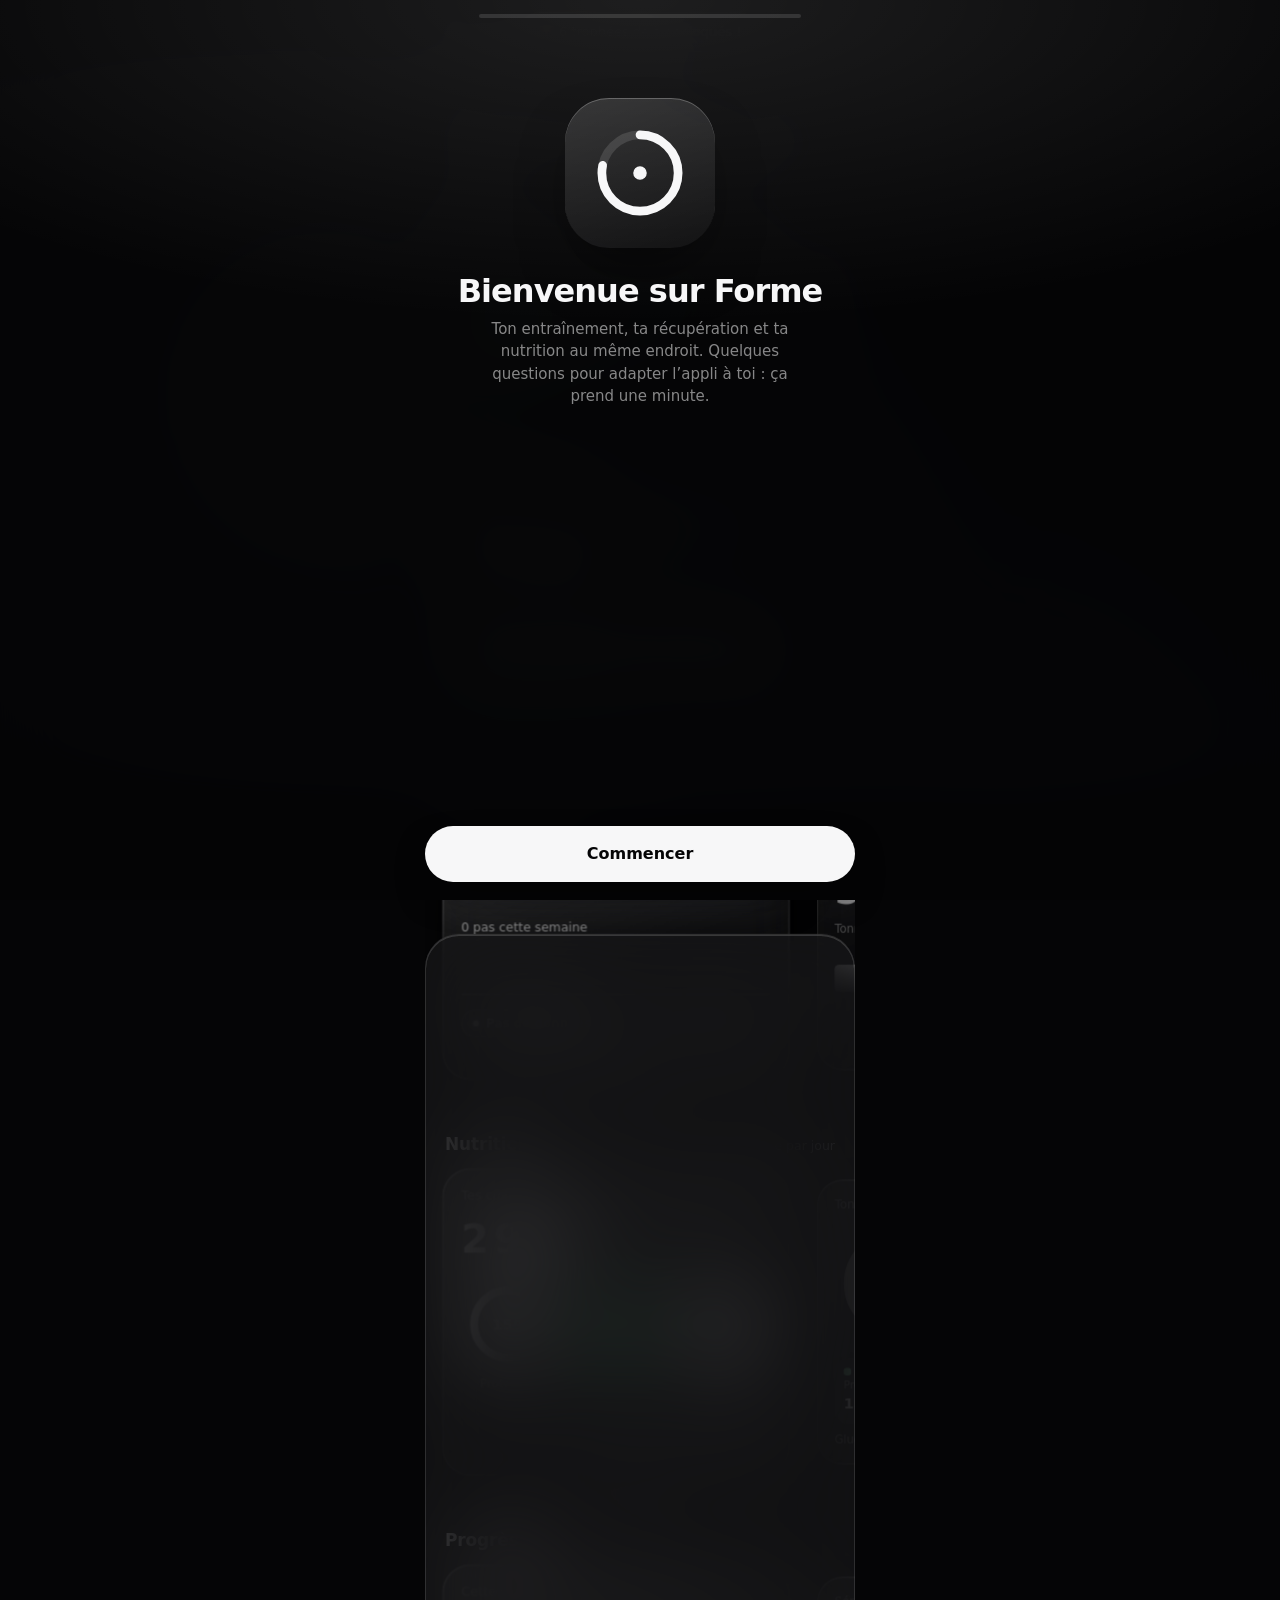
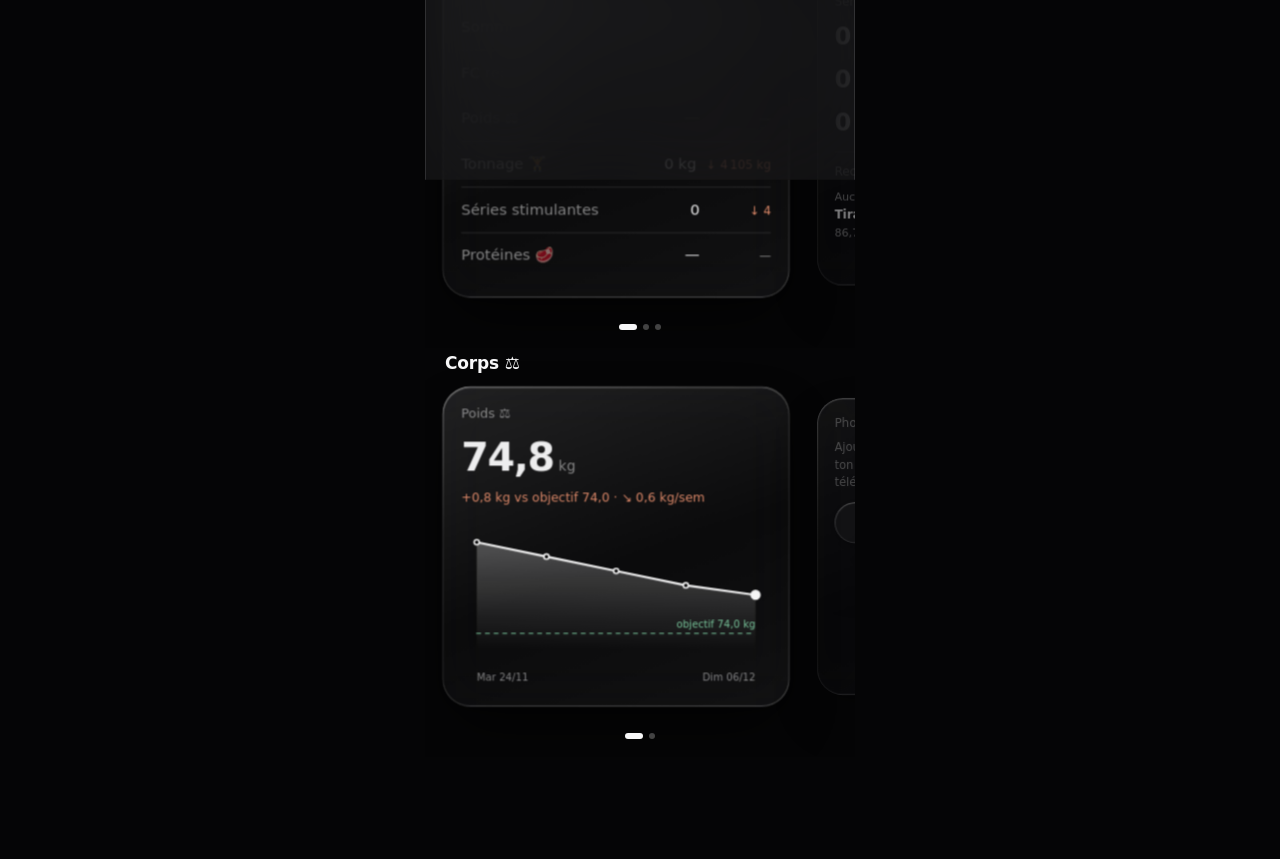
==== index (1).html @ 4ea49ba5 "Add files via upload" ====
<!DOCTYPE html>
<html lang="fr"><head><meta charset="utf-8">
<meta name="viewport" content="width=device-width, initial-scale=1, viewport-fit=cover">
<meta name="color-scheme" content="dark">
<title>Forme</title>
<link rel="manifest" href="manifest.json">
<meta name="theme-color" content="#050506">
<meta name="mobile-web-app-capable" content="yes">
<meta name="apple-mobile-web-app-capable" content="yes">
<meta name="apple-mobile-web-app-status-bar-style" content="black-translucent">
<link rel="icon" href="icon-192.png">
<link rel="apple-touch-icon" href="icon-192.png">
<style>
:root{--bg:#050506;--t:#F7F7F8;--m:rgba(var(--fgr),.52);--l:rgba(var(--fgr),.12);--a:var(--fg);--b:var(--fg);--fg:#FFFFFF;--fgr:255,255,255;--bgr:5,5,6;--c:#9EA2AA;--ok:#7FCFA3;--ko:#E8906F;--sp:cubic-bezier(.34,1.4,.64,1);--ease:cubic-bezier(.22,1,.36,1);color-scheme:dark}
*{box-sizing:border-box;-webkit-tap-highlight-color:transparent}
html{background:var(--bg)}
body{margin:0;color:var(--t);font:15px/1.4 -apple-system,"SF Pro Text",Roboto,system-ui,sans-serif;font-variant-numeric:tabular-nums;-webkit-font-smoothing:antialiased;overflow-x:hidden}
button{font:inherit;color:inherit;background:none;border:0;cursor:pointer;padding:0}
.bg{position:fixed;inset:0;z-index:-1;overflow:hidden}
.bg i{position:absolute;width:110vmax;height:110vmax;border-radius:50%;opacity:.26;animation:drift 38s ease-in-out infinite alternate;will-change:transform}
.bg i:nth-child(1){background:radial-gradient(closest-side,#FFFFFF,rgba(255,255,255,0));left:-30vmax;top:-25vmax}
.bg i:nth-child(2){background:radial-gradient(closest-side,#A4A8B0,rgba(164,168,176,0));right:-35vmax;top:25vh;animation-delay:-12s}
.bg i:nth-child(3){background:radial-gradient(closest-side,#6A6E76,rgba(106,110,118,0));left:-10vmax;bottom:-35vmax;animation-delay:-24s;opacity:.14}
@keyframes drift{to{transform:translate(8vmax,6vmax) scale(1.12)}}
#app{max-width:430px;margin:0 auto;padding:0 0 120px}
#hd{position:sticky;top:0;z-index:6;padding:calc(env(safe-area-inset-top,0px) + 14px) 20px 10px;display:flex;justify-content:space-between;align-items:flex-end;border-bottom:1px solid transparent;transition:background .5s var(--ease),border-color .5s}
#hd.sc{background:rgba(var(--bgr),.5);-webkit-backdrop-filter:blur(24px) saturate(160%);backdrop-filter:blur(24px) saturate(160%);border-color:var(--l)}
h1{margin:0;font-size:var(--fs,34px);white-space:nowrap;overflow:hidden;text-overflow:ellipsis;font-weight:700;letter-spacing:-.035em;transition:font-size .5s var(--ease)}
#hd.sc h1{font-size:20px}
.sub{color:var(--m);font-size:13px;margin-top:2px;max-height:20px;transition:opacity .4s,max-height .4s}
#hd.sc .sub{opacity:0;max-height:0}
svg{width:20px;height:20px;fill:none;stroke:currentColor;stroke-width:1.6;stroke-linecap:round;stroke-linejoin:round}
.gb{width:40px;height:40px;border-radius:50%;display:grid;place-items:center;transition:transform .5s var(--sp)}
.g,.gb{background:linear-gradient(160deg,rgba(var(--fgr),.12),rgba(var(--fgr),.03) 55%,rgba(var(--fgr),.06));border:1px solid var(--l);-webkit-backdrop-filter:blur(28px) saturate(140%);backdrop-filter:blur(28px) saturate(140%);box-shadow:inset 0 1px 0 rgba(var(--fgr),.24),inset 0 -1px 0 rgba(var(--fgr),.04),0 26px 60px -14px rgba(0,0,0,.75),0 2px 8px rgba(0,0,0,.35)}
.gb:active{transform:scale(.9) rotate(60deg)}
.g{position:relative;border-radius:28px;padding:18px;transition:transform .5s var(--sp)}
.g::before,.gb::before{content:"";position:absolute;inset:-1px;border-radius:inherit;padding:1px;pointer-events:none;background:linear-gradient(155deg,rgba(255,255,255,.42),rgba(255,255,255,.06) 32%,rgba(255,255,255,0) 60%,rgba(255,255,255,.14));-webkit-mask:linear-gradient(#000 0 0) content-box,linear-gradient(#000 0 0);-webkit-mask-composite:xor;mask-composite:exclude}
.gb{position:relative}
.g.tap{cursor:pointer}.g.tap:active{transform:scale(.965)}
.view{display:none;padding:0 16px}.view.on{display:block;animation:in .6s var(--ease)}
@keyframes in{from{opacity:0;transform:translateY(14px) scale(.985)}}
.grid{display:grid;grid-template-columns:1fr 1fr;gap:12px;margin-top:14px}.full{grid-column:1/-1}
.lab{color:var(--m);font-size:13px}
.big{font-size:40px;font-weight:700;letter-spacing:-.035em;margin-top:6px;white-space:nowrap}
.big small,.val small{font-size:14px;color:var(--m);font-weight:500;margin-left:5px;letter-spacing:0}
.val{font-size:28px;font-weight:650;letter-spacing:-.025em;margin-top:6px;white-space:nowrap}
.empty{color:var(--m)}
.note{color:var(--m);font-size:12.5px;margin-top:4px}
.car{position:relative;display:flex;gap:12px;overflow-x:auto;scroll-snap-type:x mandatory;margin:-20px -16px -34px;padding:24px 16px 48px;scrollbar-width:none}
.car::-webkit-scrollbar{display:none}
.slide{flex:0 0 88%;scroll-snap-align:center;transition:transform .15s linear,opacity .15s linear}
.dots{position:relative;display:flex;justify-content:center;gap:6px;margin-top:10px}
.dots i{width:6px;height:6px;border-radius:3px;background:rgba(var(--fgr),.25);transition:width .5s var(--sp),background .4s}
.dots i.on{width:18px;background:var(--t)}
.sp{display:flex;gap:5px;align-items:flex-end;height:44px;margin-top:16px}
.sp i{flex:1;border-radius:5px;background:linear-gradient(180deg,var(--a),rgba(var(--fgr),.1));animation:grow .9s var(--ease) both;transform-origin:bottom}
@keyframes grow{from{transform:scaleY(0)}}
.rings{display:flex;justify-content:space-between;margin-top:16px}
.rg{position:relative;text-align:center;width:30%}
.rg svg{width:100%;height:auto;max-width:84px;transform:rotate(-90deg);stroke-width:8}
.rt{stroke:rgba(var(--fgr),.09)}.rf{stroke-linecap:round;animation:ring 1.3s var(--ease) both}
@keyframes ring{from{stroke-dashoffset:var(--c)}}
.rg b{position:absolute;top:30%;left:0;right:0;font-size:15px}
.rg span{display:block;color:var(--m);font-size:12px;margin-top:4px}
.tr{height:5px;background:rgba(var(--fgr),.1);border-radius:5px;overflow:hidden;margin-top:8px}
.tr i{display:block;height:100%;border-radius:5px;background:rgba(var(--fgr),.55);transition:width 1s var(--ease)}
.tr i.w{background:linear-gradient(90deg,#B85F3F,#F0A77F);box-shadow:0 0 14px rgba(232,144,111,.35)}.tr i.g{background:linear-gradient(90deg,#3F9A72,#A3E4C2);box-shadow:0 0 14px rgba(127,207,163,.35)}
.mrow{margin-top:14px}.mrow>div:first-child{display:flex;justify-content:space-between;font-size:13px}.mrow span:last-child{color:var(--m)}
.chips{display:flex;flex-wrap:wrap;gap:6px;margin-top:12px}
.chip{border:1px solid rgba(232,144,111,.28);background:rgba(232,144,111,.09);border-radius:99px;padding:4px 11px;font-size:12px;color:var(--ko)}
.pills{display:flex;gap:8px;overflow-x:auto;margin:0 -16px 12px;padding:2px 16px;scrollbar-width:none}.pills::-webkit-scrollbar{display:none}
.pill{flex:0 0 auto;padding:8px 16px;border-radius:99px;border:1px solid var(--l);background:rgba(var(--fgr),.05);color:var(--m);font-weight:500;transition:all .5s var(--sp)}
.pill.on{background:rgba(var(--fgr),.16);color:var(--t);transform:scale(1.04)}
.seg{position:relative;display:flex;padding:3px;border-radius:14px;margin-bottom:12px}
.seg button{position:relative;z-index:1;flex:1;padding:9px;color:var(--m);font-weight:500;transition:color .4s}.seg button.on{color:var(--t)}
.seg u{position:absolute;top:3px;bottom:3px;left:3px;width:calc(50% - 3px);border-radius:11px;background:rgba(var(--fgr),.15);transition:transform .6s var(--sp)}
.seg.y u{transform:translateX(100%)}
h2{font-size:17px;font-weight:600;margin:26px 4px 10px;letter-spacing:-.01em}
.row{display:flex;justify-content:space-between;gap:12px;padding:12px 0;border-bottom:1px solid var(--l)}.row:last-child{border:0}.row>span:first-child{color:var(--m)}
.lift{display:flex;justify-content:space-between;align-items:flex-start;gap:10px}.lift>div:last-child{flex:0 0 auto}.lift b{font-weight:600;font-size:16px}
.rm{text-align:right;white-space:nowrap;font-size:22px;font-weight:650;letter-spacing:-.02em}.rm small{font-size:12px;color:var(--m)}
.li{margin-bottom:12px;animation:in .6s var(--ease) both}
nav{position:fixed;left:0;right:0;bottom:0;display:flex;justify-content:center;padding:0 16px calc(env(safe-area-inset-bottom,0px) + 14px);pointer-events:none;z-index:8}
nav div{pointer-events:auto;position:relative;display:flex;padding:5px;border-radius:99px;background:rgba(30,30,32,.45);-webkit-backdrop-filter:blur(30px) saturate(180%);backdrop-filter:blur(30px) saturate(180%);border:1px solid var(--l);box-shadow:inset 0 1px 0 rgba(var(--fgr),.18),0 16px 40px rgba(0,0,0,.5)}
nav u{position:absolute;top:5px;bottom:5px;left:0;border-radius:99px;background:rgba(var(--fgr),.14);box-shadow:inset 0 1px 0 rgba(var(--fgr),.2);transition:transform .65s var(--sp),width .65s var(--sp)}
nav button{position:relative;z-index:1;display:flex;align-items:center;padding:11px 15px;border-radius:99px;color:var(--m);font-size:13.5px;font-weight:500;transition:color .4s}
nav button span{max-width:0;opacity:0;overflow:hidden;white-space:nowrap;transition:max-width .6s var(--sp),opacity .4s,margin .6s var(--sp)}
nav button.on span{max-width:100px;opacity:1;margin-left:7px}
nav button.on{color:var(--t)}nav button svg{width:18px;height:18px}
#ov{position:fixed;inset:0;background:rgba(0,0,0,.45);-webkit-backdrop-filter:blur(0);backdrop-filter:blur(0);opacity:0;pointer-events:none;transition:opacity .6s var(--ease),backdrop-filter .6s;z-index:10}
#sh{position:fixed;left:50%;bottom:0;top:6%;width:100%;max-width:430px;transform:translate(-50%,104%);transition:transform .7s var(--ease);overflow-y:auto;z-index:11;padding:10px 20px calc(env(safe-area-inset-bottom,0px) + 32px);border-radius:34px 34px 0 0;background:rgba(24,24,26,.68);-webkit-backdrop-filter:blur(40px) saturate(180%);backdrop-filter:blur(40px) saturate(180%);border:1px solid var(--l);border-bottom:0;box-shadow:inset 0 1px 0 rgba(var(--fgr),.18)}
body.open #ov{opacity:1;pointer-events:auto;-webkit-backdrop-filter:blur(6px);backdrop-filter:blur(6px)}
body.open #sh{transform:translate(-50%,46%)}body.open.full #sh{transform:translate(-50%,0)}
.grab{width:40px;height:5px;border-radius:3px;background:rgba(var(--fgr),.28);margin:0 auto 14px;cursor:pointer;position:relative}
.grab:after{content:"";position:absolute;inset:-14px -40px}
.st{color:rgba(var(--fgr),.62);font-size:12.5px;font-weight:600;letter-spacing:.02em;margin:22px 4px 2px}
.nl{color:var(--m);font-size:12.5px;margin:8px 4px 0;line-height:1.45}
.sh-h{display:flex;justify-content:space-between;align-items:center;margin-bottom:8px}
.bars{display:flex;gap:8px;height:130px;margin-bottom:6px}
.b{flex:1;display:flex;flex-direction:column;gap:6px;align-items:center}.col{flex:1;width:100%;display:flex;align-items:flex-end}
.col i{width:100%;border-radius:8px;background:linear-gradient(180deg,var(--a),rgba(var(--fgr),.1));transform-origin:bottom;animation:grow .9s var(--ease) both}
.b.n i{background:rgba(var(--fgr),.07)}.b span{font-size:11px;color:var(--m)}.b em{font-size:10.5px;color:var(--m);font-style:normal;min-height:13px}
.sr{display:flex;align-items:center;gap:14px;padding:14px 16px;border-radius:22px;margin-bottom:10px}
.sr b{display:block;font-weight:600;white-space:nowrap;overflow:hidden;text-overflow:ellipsis}
.ic{flex:0 0 auto;width:42px;height:42px;border-radius:13px;display:grid;place-items:center}
.srch{width:100%;padding:13px 18px;border-radius:18px;color:var(--t);font:inherit;outline:none}
.srch::placeholder{color:var(--m)}
.rc{padding:16px 18px;border-radius:22px;margin-top:10px}.rc .rt{font-weight:600;font-size:16px}
.kv{display:grid;grid-template-columns:1fr 1fr;gap:10px 16px;margin-top:12px}
.kv span{display:block;color:var(--m);font-size:11.5px;line-height:1.3}.kv b{font-weight:550;font-size:14.5px;word-break:break-word}
.tw{padding:0;overflow:auto;border-radius:22px;margin-top:10px}
.tw table{border-collapse:collapse;font-size:13px;min-width:100%}
.tw th,.tw td{padding:10px 12px;border-bottom:1px solid var(--l);white-space:nowrap;text-align:left}
.tw td.lg{white-space:normal;min-width:220px}
.tw th{color:var(--m);font-weight:500;font-size:12px}
.tw td:first-child,.tw th:first-child{position:sticky;left:0;background:rgba(20,22,30,.94);z-index:1}
.tw tr.sec td{position:static;background:none;color:var(--a);font-weight:600;font-size:12.5px;padding-top:18px;white-space:normal}
.fade{position:fixed;left:0;right:0;pointer-events:none;z-index:5}.ft{top:0;height:70px;background:linear-gradient(var(--bg),rgba(var(--bgr),0))}.fb{bottom:0;height:150px;background:linear-gradient(rgba(var(--bgr),0),rgba(var(--bgr),.92) 80%)}
@keyframes fl{0%,100%{translate:0 0}50%{translate:0 -4px}}
.slide,.hero-c,.grid>.g,#v-force>.g:first-child{animation:fl 7s ease-in-out infinite}.grid>.g:nth-child(2n){animation-delay:-2.3s}.grid>.g:nth-child(3n){animation-delay:-4.1s}.slide:nth-child(2){animation-delay:-1.7s}.slide:nth-child(3){animation-delay:-3.4s}
nav div{animation:fl 9s ease-in-out infinite}
.big,h1{font-family:-apple-system,"SF Pro Display",Roboto,system-ui,sans-serif}
.tok{color:var(--ok)!important}.tko{color:var(--ko)!important}
.bd{display:inline-flex;align-items:center;gap:7px;padding:5px 11px;border-radius:99px;font-size:12px;font-weight:550;white-space:nowrap}
.bd i{width:6px;height:6px;border-radius:50%;background:currentColor;box-shadow:0 0 8px currentColor}
.bd.ok{color:var(--ok);background:rgba(127,207,163,.1);border:1px solid rgba(127,207,163,.26)}.bd.ko{color:var(--ko);background:rgba(232,144,111,.1);border:1px solid rgba(232,144,111,.26)}.bd.nt{color:rgba(var(--fgr),.8);background:rgba(var(--fgr),.06);border:1px solid var(--l)}
.col i.ko{background:linear-gradient(180deg,#F0A77F,rgba(232,144,111,.18))}.col i.ok{background:linear-gradient(180deg,#A3E4C2,rgba(127,207,163,.18))}
.sp i.ko{background:linear-gradient(180deg,#F0A77F,rgba(232,144,111,.15))}
.hero{display:flex;gap:18px;align-items:center;margin-top:6px}.hero .hr{position:relative;flex:0 0 118px;height:118px}.hero .hr svg{width:118px;height:118px;transform:rotate(-90deg);stroke-width:9}
.hero .hr b{position:absolute;inset:0;display:grid;place-items:center;font-size:36px;font-weight:700;letter-spacing:-.03em}
.al{display:flex;gap:12px;align-items:flex-start;padding:10px 0;border-bottom:1px solid var(--l);font-size:13.5px;line-height:1.4}.al:last-child{border:0;padding-bottom:2px}
.al i{flex:0 0 8px;height:8px;border-radius:50%;margin-top:6px;box-shadow:0 0 10px currentColor;background:currentColor}
.ln text.ax{fill:var(--m)}.ln text{stroke:none;font-family:inherit;font-weight:500}.ln{width:100%;height:auto;display:block;margin:4px 0 2px;overflow:visible}.ln .dr{stroke-dasharray:1200;stroke-dashoffset:1200;animation:draw 1.6s var(--ease) forwards}
@keyframes draw{to{stroke-dashoffset:0}}
#toast{position:fixed;left:50%;top:calc(env(safe-area-inset-top,0px) + 12px);transform:translate(-50%,-180%);padding:10px 18px;border-radius:99px;z-index:20;font-size:13px;white-space:nowrap;transition:transform .6s var(--sp)}#toast.on{transform:translate(-50%,0)}
.srch[type=password]:not(:placeholder-shown){letter-spacing:.15em}

/* ---------- Mode clair ---------- */
body.light{--bg:#EEF0F3;--t:#0D0E11;--m:rgba(13,14,17,.55);--l:rgba(13,14,17,.08);--fg:#16171B;--fgr:22,23,27;--bgr:238,240,243;color-scheme:light}
html.light{background:#EEF0F3}
body.light .bg i{opacity:.7}body.light .bg i:nth-child(1){background:radial-gradient(closest-side,#FFFFFF,rgba(255,255,255,0))}body.light .bg i:nth-child(2){background:radial-gradient(closest-side,#C9CED8,rgba(201,206,216,0))}body.light .bg i:nth-child(3){background:radial-gradient(closest-side,#DCE6EF,rgba(220,230,239,0))}
body.light .g,body.light .gb{background:linear-gradient(160deg,rgba(255,255,255,.92),rgba(255,255,255,.62) 55%,rgba(255,255,255,.78));border-color:rgba(13,14,17,.06);box-shadow:inset 0 1px 0 #fff,0 22px 50px -20px rgba(30,36,52,.28),0 2px 6px rgba(30,36,52,.07)}
body.light nav div{background:rgba(255,255,255,.72);box-shadow:inset 0 1px 0 #fff,0 16px 40px rgba(30,36,52,.18)}
body.light #sh{background:rgba(246,247,249,.88)}
body.light #hd.sc{background:rgba(238,240,243,.7)}
body.light .col i,body.light .sp i{background:linear-gradient(180deg,#2A2C33,rgba(22,23,27,.12))}
body.light .col i.ko,body.light .sp i.ko{background:linear-gradient(180deg,#D9744F,rgba(217,116,79,.15))}
body.light .col i.ok{background:linear-gradient(180deg,#3E9E73,rgba(62,158,115,.15))}
body.light .tr i.g{background:linear-gradient(90deg,#2F8A62,#69C79A)}body.light .tr i.w{background:linear-gradient(90deg,#B4532F,#E58C67)}
body.light{--ok:#2F9467;--ko:#D46A43}

/* ---------- Salutation, interrupteur, onglets de la feuille ---------- */
.hi{font-size:13px;color:var(--m);margin-top:3px}
.sw{position:relative;width:52px;height:32px;border-radius:99px;background:rgba(var(--fgr),.14);transition:background .4s;flex:0 0 auto}
.sw i{position:absolute;top:3px;left:3px;width:26px;height:26px;border-radius:50%;background:#fff;box-shadow:0 3px 8px rgba(0,0,0,.25);transition:transform .5s var(--sp)}
.sw.on{background:var(--ok)}.sw.on i{transform:translateX(20px)}
.setrow{display:flex;align-items:center;justify-content:space-between;gap:14px;padding:14px 18px;border-radius:20px;margin-bottom:10px}
#subnav{position:fixed;left:0;right:0;bottom:calc(env(safe-area-inset-bottom,0px) + 84px);z-index:7;display:flex;justify-content:center;padding:0 16px;pointer-events:none;opacity:0;transform:translateY(16px);transition:opacity .45s var(--ease),transform .6s var(--sp)}
body.tab-data #subnav{opacity:1;transform:none}
#subnav div{pointer-events:auto;max-width:398px;width:100%;display:flex;gap:6px;overflow-x:auto;padding:6px;border-radius:99px;scrollbar-width:none;-webkit-mask:linear-gradient(90deg,transparent,#000 14px,#000 calc(100% - 14px),transparent)}
#subnav div::-webkit-scrollbar{display:none}
#subnav button{flex:0 0 auto;display:flex;align-items:center;gap:6px;padding:8px 14px;border-radius:99px;font-size:13px;font-weight:500;color:var(--m);transition:background .4s,color .4s}
#subnav button svg{width:15px;height:15px}
#subnav button.on{background:rgba(var(--fgr),.14);color:var(--t)}
body.tab-data #app{padding-bottom:180px}
#sn,#toast,.gb{-webkit-backdrop-filter:blur(24px) saturate(150%);backdrop-filter:blur(24px) saturate(150%)}
/* transition de thème */
::view-transition-old(root),::view-transition-new(root){animation:none;mix-blend-mode:normal}
::view-transition-new(root){z-index:2}
html.tt *,html.tt *::before{transition:background-color .9s ease,color .9s ease,border-color .9s ease,box-shadow .9s ease,fill .9s ease,stroke .9s ease!important}
/* emoji */
.emo{display:inline-block;margin-left:.18em;transform-origin:70% 75%;animation:wave 2.4s ease-in-out .5s 1}
@keyframes wave{0%,60%,100%{rotate:0deg}10%{rotate:16deg}20%{rotate:-9deg}30%{rotate:14deg}40%{rotate:-5deg}50%{rotate:9deg}}
/* camemberts */
.dn{width:136px;height:136px;flex:0 0 136px}.dn .ds{animation:dsin 1s var(--ease) both}
@keyframes dsin{from{opacity:0;stroke-width:4}}
.dn .dv{fill:var(--t);font-size:24px;font-weight:700;letter-spacing:-.02em;stroke:none}.dn .dl{fill:var(--m);font-size:11px;stroke:none}
.dw{display:flex;align-items:center;gap:16px;margin-top:8px}
.lg{flex:1;min-width:0;display:flex;flex-direction:column;gap:9px}
.lg div{display:flex;align-items:center;gap:9px;font-size:13px}.lg i{flex:0 0 9px;height:9px;border-radius:3px}
.lg span{flex:1;min-width:0;white-space:nowrap;overflow:hidden;text-overflow:ellipsis;color:var(--m)}.lg b{font-weight:600}
.lg.row{flex-direction:row;flex-wrap:wrap;gap:14px;margin:6px 0 4px}
.col.st{flex-direction:column-reverse;justify-content:flex-start;gap:2px}.col.st i{border-radius:4px;animation:grow .9s var(--ease) both;transform-origin:bottom}
.av{padding:0;overflow:hidden;font-weight:650;font-size:16px}.av img,.avl img{width:100%;height:100%;object-fit:cover;display:block}
.avl{position:relative;width:104px;height:104px;border-radius:50%;overflow:visible;background:rgba(var(--fgr),.12);display:inline-grid;place-items:center;font-size:40px;font-weight:700;box-shadow:0 18px 40px -12px rgba(0,0,0,.6),inset 0 1px 0 rgba(var(--fgr),.25)}
.avl img{border-radius:50%}.avl em{position:absolute;right:-2px;bottom:-2px;width:32px;height:32px;border-radius:50%;background:var(--t);color:var(--bg);font-style:normal;font-size:15px;display:grid;place-items:center;box-shadow:0 4px 12px rgba(0,0,0,.35)}
.thr{display:flex;gap:8px;margin-top:10px}.thr div{flex:1;position:relative;aspect-ratio:3/4;border-radius:16px;overflow:hidden}.thr img,.pgr img{width:100%;height:100%;object-fit:cover;display:block}
.thr span,.pgr span{position:absolute;left:0;right:0;bottom:0;padding:16px 8px 6px;font-size:11px;color:#fff;background:linear-gradient(transparent,rgba(0,0,0,.65))}
.pgr{display:grid;grid-template-columns:1fr 1fr 1fr;gap:8px;margin-top:12px}.pgr div{position:relative;aspect-ratio:3/4;border-radius:16px;overflow:hidden;cursor:pointer}
.cmpx{position:relative;aspect-ratio:3/4;border-radius:24px;overflow:hidden;background:#000}.cmpx img{position:absolute;inset:0;width:100%;height:100%;object-fit:cover}
.cmpx .bf{clip-path:inset(0 50% 0 0)}.cmpx i{position:absolute;top:0;bottom:0;left:50%;width:2px;margin-left:-1px;background:#fff;box-shadow:0 0 12px rgba(0,0,0,.5)}
.cmpx span{position:absolute;max-width:62%;padding:5px 10px;border-radius:99px;font-size:11.5px;color:#fff;background:rgba(0,0,0,.45);-webkit-backdrop-filter:blur(10px);backdrop-filter:blur(10px)}.cmpx .l{left:10px;top:10px}.cmpx .r{right:10px;bottom:10px}
.rng{width:100%;margin:14px 0 4px;accent-color:var(--t)}
.row.cmp{align-items:center}.row.cmp>span:last-child{display:flex;gap:10px;align-items:baseline}.dt{font-size:12px;color:var(--m);min-width:62px;text-align:right}
.stk{display:flex;align-items:baseline;gap:8px;margin-top:10px}.stk b{font-size:26px;font-weight:700;letter-spacing:-.02em}.stk span{font-size:12px;color:var(--m);line-height:1.3}
.rec{display:flex;flex-direction:column;gap:2px;margin-top:10px;font-size:13px}.rec b{font-weight:600}.rec span{font-size:12px;color:var(--m)}
.cal{display:grid;grid-template-columns:repeat(7,1fr);gap:6px;margin-top:8px}.cal i{aspect-ratio:1;border-radius:50%;display:grid;place-items:center;font-style:normal;font-size:12px;color:var(--m)}
.cal.hd i{aspect-ratio:auto;font-size:11px}.cal i.on{background:linear-gradient(145deg,#A3E4C2,#4FAE82);color:#0b1a12;font-weight:650;box-shadow:0 4px 14px rgba(127,207,163,.35)}
.cal i.td{box-shadow:inset 0 0 0 1.5px var(--t);color:var(--t)}.cal i.fu{opacity:.35}
.exa{display:block;overflow:visible;stroke-width:initial}.exa line,.exa path,.exa rect,.exa circle{vector-effect:non-scaling-stroke}
.exa .bd line{stroke:var(--t);stroke-width:2.6;stroke-linecap:round}.exa .b2{opacity:.4}
.exa .hd{fill:var(--t);stroke:none}.exa .pl{fill:rgba(var(--fgr),.18);stroke:var(--t);stroke-width:1.6}.exa .gp{fill:var(--t)}
.exa .cb{stroke:var(--m);stroke-width:1;stroke-dasharray:2 2}.exa .eqs{fill:rgba(var(--fgr),.14);stroke:rgba(var(--fgr),.35);stroke-width:1.4;stroke-linecap:round}
.exa .gr{stroke:rgba(var(--fgr),.18);stroke-width:1.2}
.exi{flex:0 0 58px;height:58px;border-radius:18px;display:grid;place-items:center;background:rgba(var(--fgr),.07);box-shadow:inset 0 1px 0 rgba(var(--fgr),.12)}
.lift{align-items:center}.rc{position:relative}.rcx{position:absolute;top:14px;right:14px;flex:none;width:52px;height:52px}
.exh{display:grid;place-items:center;margin:10px auto 0;width:210px;height:190px;border-radius:36px;background:radial-gradient(circle at 50% 40%,rgba(var(--fgr),.1),rgba(var(--fgr),.02) 70%);box-shadow:inset 0 1px 0 rgba(var(--fgr),.14)}
.nav-av{display:grid;place-items:center;width:22px;height:22px;border-radius:50%;overflow:hidden;font-style:normal}.nav-av svg{width:18px;height:18px}
.nav-av.ph{box-shadow:0 0 0 1.5px var(--t)}.nav-av img{width:100%;height:100%;object-fit:cover}
.moih{display:flex;align-items:center;gap:18px;margin-top:6px}.moih .avl{flex:0 0 96px;width:96px;height:96px}
.b3w{padding-bottom:14px;background:radial-gradient(120% 70% at 50% 45%,rgba(var(--fgr),.08),transparent 70%),linear-gradient(160deg,rgba(var(--fgr),.12),rgba(var(--fgr),.03) 55%,rgba(var(--fgr),.06))}
.b3c{display:block;width:100%;height:330px;touch-action:pan-y;cursor:grab}
.msg{display:grid;grid-template-columns:1fr 1fr 1fr;gap:14px 10px}.msg span{display:block;font-size:11.5px;color:var(--m)}.msg b{font-size:18px;font-weight:650;white-space:nowrap}.msg b small{font-size:11px;color:var(--m);font-weight:500}.msg em{display:block;font-style:normal;font-size:11px}
.mfg{display:grid;grid-template-columns:1fr 1fr;gap:10px;margin-top:12px}.mfg label span{display:block;font-size:12px;color:var(--m);margin:0 4px 5px}
.tmb{font-size:56px;font-weight:700;letter-spacing:-.04em;text-align:center;margin:8px 0 6px;font-variant-numeric:tabular-nums}.tmb small{font-size:26px;color:var(--m);font-weight:600}
.tmr{display:flex;gap:10px;justify-content:center}.tmr .pill{padding:12px 18px;text-decoration:none;text-align:center}.tmgo{min-width:120px;font-weight:600}.tmgo.ko{color:var(--ko)}
.tmring{position:relative;width:180px;height:180px;margin:6px auto 4px}.tmring svg{width:180px;height:180px}.tmring b{position:absolute;inset:0;display:grid;place-items:center;font-size:44px;font-weight:700;letter-spacing:-.03em}
.spf{width:100%;border-radius:14px;display:block;margin-top:8px;border:0}
.dv{display:flex;gap:14px;align-items:flex-start;padding:14px 0;border-bottom:1px solid var(--l)}.dv:last-child{border:0}.dvi{background:rgba(var(--fgr),.08);flex:0 0 auto}
.hrl{display:flex;align-items:baseline;gap:8px;margin:6px 0 2px}.hrl b{font-size:34px;font-weight:700;letter-spacing:-.03em}.hrl small{color:var(--m)}
.hb{color:var(--ko);font-size:20px;animation:hb 1s ease-in-out infinite}@keyframes hb{0%,100%{transform:scale(1)}20%{transform:scale(1.25)}40%{transform:scale(1)}}
/* accueil */
#ob{position:fixed;inset:0;z-index:40;display:none;flex-direction:column;padding:calc(env(safe-area-inset-top,0px) + 14px) 20px calc(env(safe-area-inset-bottom,0px) + 18px);background:radial-gradient(120% 60% at 50% 0%,rgba(var(--fgr),.1),transparent 60%),rgba(var(--bgr),.97);-webkit-backdrop-filter:blur(30px) saturate(150%);backdrop-filter:blur(30px) saturate(150%)}
#ob.on{display:flex;animation:obin .8s var(--ease)}#ob.out{display:flex;animation:obout .6s var(--ease) forwards}
@keyframes obin{from{opacity:0;transform:scale(1.04)}}@keyframes obout{to{opacity:0;transform:scale(.97)}}
#ob>*{width:100%;max-width:430px;margin-left:auto;margin-right:auto}
.obtop{display:flex;align-items:center;gap:14px}.obtop>span{width:40px}.obpr{flex:1;height:4px;border-radius:4px;background:rgba(var(--fgr),.12);overflow:hidden}.obpr i{display:block;height:100%;background:var(--t);border-radius:4px;transition:width .7s var(--sp)}
.obs{flex:1;overflow-y:auto;padding:26px 2px 10px}@keyframes obsl{from{opacity:0;transform:translateX(28px)}}
.obt{font-size:32px;font-weight:700;letter-spacing:-.03em;margin:4px 2px 8px;line-height:1.12}.obp{color:var(--m);margin:0 2px 22px;line-height:1.5}
.obhero{text-align:center;padding-top:6vh}.obhero .obp{max-width:320px;margin:0 auto}.oblogo{width:150px;height:150px;margin:0 auto 26px;border-radius:44px;display:grid;place-items:center;background:linear-gradient(160deg,rgba(var(--fgr),.14),rgba(var(--fgr),.03));box-shadow:inset 0 1px 0 rgba(var(--fgr),.25),0 30px 60px -20px rgba(0,0,0,.6)}
.oblogo svg{width:104px;height:104px}.oblr{animation:oblr 1.6s var(--ease) both}@keyframes oblr{from{stroke-dashoffset:276}}
.obg1,.obg2,.obg3{display:grid;gap:10px}.obg2{grid-template-columns:1fr 1fr}.obg3{grid-template-columns:1fr 1fr 1fr;margin-top:14px}
.obc{padding:16px 14px;border-radius:20px;text-align:left;font-weight:600;font-size:15px;transition:transform .5s var(--sp),box-shadow .4s}.obc small{display:block;font-weight:400;font-size:12.5px;color:var(--m);margin-top:3px;line-height:1.35}
.obc.on{box-shadow:inset 0 0 0 1.5px var(--t),0 10px 30px -10px rgba(0,0,0,.5);transform:scale(1.02)}.obc:active{transform:scale(.97)}
.obf span{display:block;font-size:12px;color:var(--m);margin:0 4px 6px}.obi{display:flex;align-items:center;border-radius:16px;padding:0 14px}.obi input{flex:1;min-width:0;width:100%;background:none;border:0;outline:none;color:var(--t);font:inherit;font-size:19px;font-weight:600;padding:13px 0}
.obi em{font-style:normal;color:var(--m);font-size:12px;white-space:nowrap}.obi.big input{font-size:26px;padding:16px 4px}
.obst{display:flex;align-items:center;justify-content:space-between;border-radius:20px;padding:8px}.obst button{width:52px;height:52px;border-radius:16px;font-size:24px;background:rgba(var(--fgr),.08)}.obst b{font-size:34px;font-weight:700}
.obtg .obi input{font-size:17px}.obbot{padding-top:10px}.obbot .note{min-height:18px;text-align:center;margin-bottom:8px}
.obgo{width:100%;padding:17px;border-radius:99px;background:var(--t);color:var(--bg);font-weight:650;font-size:16px;box-shadow:0 18px 40px -14px rgba(0,0,0,.6);transition:transform .4s var(--sp)}.obgo:active{transform:scale(.97)}
body.obo nav,body.obo #hd{filter:blur(6px);opacity:.4}
/* conseil */
.tipc{display:flex;gap:14px;align-items:flex-start}.tipe{flex:0 0 44px;height:44px;border-radius:14px;display:grid;place-items:center;font-size:22px;background:rgba(var(--fgr),.08)}.tipt{margin-top:4px;line-height:1.5;font-size:14px}
/* niveaux */
.lvr{display:flex;align-items:center;justify-content:space-between;gap:10px;margin-top:12px;flex-wrap:wrap}
.lvc{display:inline-flex;align-items:center;gap:8px;padding:5px 11px 5px 8px;border-radius:99px;font-size:12.5px;font-weight:600;color:var(--lc);background:rgba(var(--fgr),.07);box-shadow:inset 0 0 0 1px rgba(var(--fgr),.1)}
.lvc i{display:flex;gap:2px;align-items:flex-end}.lvc i b{width:3px;border-radius:2px;background:rgba(var(--fgr),.2)}.lvc i b:nth-child(1){height:5px}.lvc i b:nth-child(2){height:7px}.lvc i b:nth-child(3){height:9px}.lvc i b:nth-child(4){height:11px}.lvc i b:nth-child(5){height:13px}.lvc i b.on{background:var(--lc)}
/* trophées */
.mdl{display:block;flex:0 0 auto;filter:drop-shadow(0 4px 10px rgba(0,0,0,.35))}.mdl.lk{filter:grayscale(1) brightness(.55) contrast(.9);opacity:.55}
.trh{display:flex;gap:16px;align-items:center}.trlv{position:relative;width:64px;height:64px;flex:0 0 64px}.trlv svg{width:64px;height:64px}.trlv b{position:absolute;inset:0;display:grid;place-items:center;font-size:22px;font-weight:700}
.trct{display:flex;gap:12px;margin-top:6px}.trct span{display:flex;align-items:center;gap:4px;font-weight:600;font-size:14px}
.trrec{display:flex;gap:8px;margin-top:14px}.trrec div{flex:1;display:flex;flex-direction:column;align-items:center;gap:6px;text-align:center;font-size:11.5px;padding:12px 6px;border-radius:16px;background:rgba(var(--fgr),.05)}
.trnx{margin-top:12px;padding:14px 16px;border-radius:20px}
.trfh{display:flex;justify-content:space-between;align-items:baseline;margin:20px 4px 8px}.trfh b{font-size:16px}
.trr{display:flex;gap:14px;align-items:flex-start;padding:14px 0;border-bottom:1px solid var(--l)}.trr:last-child{border:0}.trr:not(.got) b{color:var(--m)}
.trn{display:flex;align-items:center;gap:8px;flex-wrap:wrap}.trn small{font-size:10.5px;font-weight:600;padding:2px 7px;border-radius:99px;background:rgba(var(--fgr),.08)}
.ttb{color:#D99A6C}.tta{color:#AEB6C4}.tto{color:#E0B142}.ttp{color:#9DB6EE}
#trb{background:rgba(var(--bgr),.86)!important;position:fixed;left:50%;top:calc(env(safe-area-inset-top,0px) + 10px);z-index:50;width:min(398px,calc(100% - 24px));display:flex;gap:12px;align-items:center;padding:12px 16px;border-radius:24px;transform:translate(-50%,-160%);transition:transform .7s var(--sp);cursor:pointer}
#trb.on{transform:translate(-50%,0)}#trb b{display:block;font-size:15px}#trb em{margin-left:auto;font-style:normal;font-weight:700;color:#E0B142;font-size:13px}.trbk{font-size:11.5px;color:var(--m)}
/* 3D */
.b3in{position:relative}.b3w8{position:absolute;inset:0;display:grid;place-items:center;color:var(--m);font-size:13px;opacity:0;pointer-events:none;transition:opacity .4s}.b3w8.on{opacity:1}
.b3fl{position:absolute;left:18%;right:18%;bottom:6px;height:26px;border-radius:50%;background:radial-gradient(closest-side,rgba(var(--fgr),.22),rgba(var(--fgr),0));pointer-events:none}
/* accueil animé */
.obs{flex:1;overflow-y:auto;padding:26px 2px 10px}
.obs.inR{animation:obinR .55s var(--ease) both}.obs.inL{animation:obinL .55s var(--ease) both}.obs.lvL{animation:oblvL .23s ease-in forwards}.obs.lvR{animation:oblvR .23s ease-in forwards}
@keyframes obinR{from{opacity:0;transform:translateX(40px)}}@keyframes obinL{from{opacity:0;transform:translateX(-40px)}}
@keyframes oblvL{to{opacity:0;transform:translateX(-40px)}}@keyframes oblvR{to{opacity:0;transform:translateX(40px)}}
.obc{position:relative;transition:transform .5s var(--sp),box-shadow .45s var(--ease),background .45s var(--ease)}
.obc.on{background:linear-gradient(160deg,rgba(var(--fgr),.2),rgba(var(--fgr),.06))}
.pop{animation:pop .5s var(--sp)}@keyframes pop{35%{transform:scale(1.06)}}
.thumb{position:fixed;z-index:60;width:40px;height:40px;border-radius:50%;display:grid;place-items:center;font-size:20px;pointer-events:none;background:rgba(var(--fgr),.16);-webkit-backdrop-filter:blur(14px);backdrop-filter:blur(14px);box-shadow:inset 0 1px 0 rgba(var(--fgr),.3),0 10px 24px -8px rgba(0,0,0,.55);animation:thumb 1s var(--ease) forwards}
@keyframes thumb{0%{opacity:0;transform:scale(.3) rotate(-20deg)}28%{opacity:1;transform:scale(1.18) rotate(6deg)}45%{transform:scale(1) rotate(0)}72%{opacity:1;transform:translateY(-4px)}100%{opacity:0;transform:translateY(-24px) scale(.9)}}
.obst b{display:inline-block}.shk{animation:shk .4s ease}@keyframes shk{20%,60%{transform:translateX(-6px)}40%,80%{transform:translateX(6px)}}
/* niveau joueur */
.lvh{text-align:center;padding:22px 18px 18px}
.lvring{position:relative;margin:0 auto}.lvring svg{display:block;transform:rotate(-90deg);overflow:visible}
.lvarc{animation:lvarc 1.8s var(--ease) both;filter:drop-shadow(0 0 10px rgba(233,188,76,.45))}@keyframes lvarc{from{stroke-dashoffset:var(--c)}}
.lvdisc{position:absolute;inset:26px;border-radius:50%;display:flex;flex-direction:column;align-items:center;justify-content:center;gap:2px;
  background:radial-gradient(circle at 34% 24%,rgba(var(--fgr),.26),rgba(var(--fgr),.05) 58%,rgba(var(--fgr),.08));-webkit-backdrop-filter:blur(12px);backdrop-filter:blur(12px);
  box-shadow:inset 0 1.5px 0 rgba(var(--fgr),.38),inset 0 -14px 30px rgba(0,0,0,.22),0 22px 44px -16px rgba(0,0,0,.65)}
.lvdisc small{font-size:12px;color:var(--m)}.lvdisc b{font-size:62px;font-weight:800;line-height:1;letter-spacing:-.05em;background:linear-gradient(180deg,var(--t) 30%,rgba(var(--fgr),.5));-webkit-background-clip:text;background-clip:text;color:transparent}
.lvdisc em{font-style:normal;font-size:14px;font-weight:700}
.xpl{display:flex;justify-content:space-between;font-size:12.5px;color:var(--m);margin:16px 2px 0}.xpl b{color:var(--t);font-size:15px}
.xpb{position:relative;height:14px;border-radius:99px;background:rgba(var(--fgr),.08);box-shadow:inset 0 1px 3px rgba(0,0,0,.35),inset 0 0 0 1px rgba(var(--fgr),.06);overflow:hidden;margin:7px 0 8px}
.xpb i{position:absolute;left:0;top:0;bottom:0;border-radius:99px;background:var(--xc,linear-gradient(90deg,#B98A2A,#F3D27A));box-shadow:0 0 14px rgba(233,188,76,.45);animation:xpf 1.5s var(--ease) both;overflow:hidden}
.xpb i::after{content:"";position:absolute;inset:0;background:linear-gradient(100deg,transparent 35%,rgba(255,255,255,.55) 50%,transparent 65%);background-size:250% 100%;animation:shim 2.6s linear infinite}
.xpb s{position:absolute;top:3px;bottom:3px;width:1px;background:rgba(var(--fgr),.18)}
@keyframes xpf{from{width:0}}@keyframes shim{from{background-position:150% 0}to{background-position:-150% 0}}
.xps{display:flex;gap:8px;justify-content:center;flex-wrap:wrap;margin-top:12px}.xps span{padding:6px 11px;border-radius:99px;background:rgba(var(--fgr),.07);font-size:12px;color:var(--m)}.xps b{color:var(--t)}
/* niveau d'un exercice */
.lvex{margin-top:14px}.lvexh{display:flex;align-items:center;gap:16px}.lvexh .lvring{margin:0;flex:0 0 auto}
.ladw{display:flex;flex-direction:column;gap:6px;margin-top:16px}
.lad{display:flex;align-items:center;gap:12px;padding:10px 12px;border-radius:14px;background:rgba(var(--fgr),.04)}.lad i{width:24px;height:24px;border-radius:50%;display:grid;place-items:center;font-style:normal;font-size:11px;background:rgba(var(--fgr),.08)}
.lad b{flex:1;font-weight:600}.lad span{color:var(--m);font-size:13px}
.lad.ok i{background:var(--lc);color:#0b0b0c}.lad.cur{background:rgba(var(--fgr),.1);box-shadow:inset 0 0 0 1.5px var(--lc)}.lad.cur b{color:var(--lc)}.lad.cur i{color:var(--lc)}.lad.lk{opacity:.55}
/* passage de niveau */
#lvup{position:fixed;inset:0;z-index:70;display:none;align-items:center;justify-content:center;padding:24px;background:rgba(var(--bgr),.78);-webkit-backdrop-filter:blur(24px);backdrop-filter:blur(24px)}
#lvup.on{display:flex;animation:obin .7s var(--ease)}.lvupb{width:100%;max-width:360px;text-align:center;position:relative}
.lvupb .lvring{animation:lvpop 1s var(--sp) both}@keyframes lvpop{from{transform:scale(.4);opacity:0}}
.lvsp{position:absolute;left:50%;top:100px;width:0;height:0}.lvsp i{position:absolute;width:8px;height:8px;border-radius:50%;background:#E9BC4C;opacity:0;animation:spark 1.2s var(--ease) both}
.lvsp i:nth-child(3n){background:#7FCFA3}.lvsp i:nth-child(3n+1){background:var(--t)}
@keyframes spark{0%{opacity:0;transform:translate(0,0) scale(.4)}30%{opacity:1}100%{opacity:0;transform:translate(var(--x),var(--y)) scale(1)}}
.sth{display:flex;justify-content:space-between;align-items:baseline;margin:22px 4px 0}.sth h2{margin:0}.sth+.car{margin-top:-14px}
#v-week>.sth:first-of-type,#dmb+.sth{margin-top:8px}
.car .slide{display:flex;flex-direction:column}.car .slide .hero{flex:1}
.duo{display:grid;grid-template-columns:1fr 1fr;gap:12px;margin-top:10px}.duo div{padding:14px;border-radius:18px;background:rgba(var(--fgr),.05)}.duo span{display:block;font-size:12px;color:var(--m)}.duo b{display:block;font-size:26px;font-weight:650;margin:4px 0}.duo b.empty{color:var(--m)}.duo em{font-style:normal;font-size:11.5px;color:var(--m)}
.macg{display:grid;grid-template-columns:1fr 1fr 1fr;gap:8px;margin-top:14px}.macg div{padding:10px;border-radius:14px;background:rgba(var(--fgr),.05);display:flex;flex-direction:column;gap:2px}.macg i{width:8px;height:8px;border-radius:3px}.macg span{font-size:11.5px;color:var(--m)}.macg b{font-size:16px}
.insb+.insb{margin-top:14px;padding-top:12px;border-top:1px solid var(--l)}
@media(prefers-reduced-motion:reduce){.exa animate{display:none}}
@media(prefers-reduced-motion:reduce){*{animation:none!important;transition-duration:.01s!important}}
</style></head><body>
<div class="bg"><i></i><i></i><i></i></div><div class="fade ft"></div><div class="fade fb"></div>
<div id="app">
<header id="hd"><div style="min-width:0"><h1 id="ttl">Bonjour</h1><div class="sub" id="sub"></div></div>
<div style="display:flex;gap:10px;flex:0 0 auto"><button class="gb" id="thb" onclick="toggleTheme(this)" aria-label="Mode clair ou sombre"><svg viewBox="0 0 24 24"><circle cx="12" cy="12" r="4"/><path d="M12 2v2M12 20v2M4.9 4.9l1.4 1.4M17.7 17.7l1.4 1.4M2 12h2M20 12h2M4.9 19.1l1.4-1.4M17.7 6.3l1.4-1.4"/></svg></button><button class="gb av" id="avb" onclick="goTab('moi')" aria-label="Profil"><span>G</span></button></div></header>
<section class="view on" id="v-week"></section>
<section class="view" id="v-force"></section>
<section class="view" id="v-bilan"></section>
<section class="view" id="v-data"></section>
<section class="view" id="v-moi"></section>
</div>
<nav><div id="nv"><u id="ind"></u>
<button class="on" data-t="week" aria-label="Semaine"><svg viewBox="0 0 24 24"><rect x="4" y="5" width="16" height="15" rx="3"/><path d="M4 10h16M9 3v4M15 3v4"/></svg><span>Semaine</span></button>
<button data-t="force" aria-label="Force"><svg viewBox="0 0 24 24"><path d="M6 8v8M18 8v8M3 10v4M21 10v4M6 12h12"/></svg><span>Force</span></button>
<button data-t="bilan" aria-label="Bilans"><svg viewBox="0 0 24 24"><path d="M4 19V5M4 19h16M8 15l4-4 3 3 5-6"/></svg><span>Bilans</span></button>
<button data-t="data" aria-label="Données"><svg viewBox="0 0 24 24"><rect x="4" y="4" width="16" height="16" rx="3"/><path d="M4 10h16M10 10v10"/></svg><span>Données</span></button>
<button data-t="moi" aria-label="Moi"><i class="nav-av" id="navav"><svg viewBox="0 0 24 24"><circle cx="12" cy="8" r="4"/><path d="M4 21c1.5-4 4.5-6 8-6s6.5 2 8 6"/></svg></i><span>Moi</span></button>
</div></nav>
<div id="subnav"><div class="g" id="sn"></div></div>
<div id="toast" class="g"></div>
<div id="ov" onclick="closeSh()"></div><div id="sh"></div>
<script>
var D=null,rep='month',selM=1,fil='Tous',DT={},demoMode=false;
var DJ=['L','M','M','J','V','S','D'];
function $(s){return document.querySelector(s)}
function avg(a){var s=0,n=0;a.forEach(function(x){if(x!=null){s+=x;n++}});return n?s/n:null}
function sum(a){var s=0;a.forEach(function(x){if(x!=null){s+=x}});return s}
function last(a){for(var i=a.length-1;i>=0;i--){if(a[i]!=null){return a[i]}}return null}
function f(n,d){return n==null?'—':Number(n).toLocaleString('fr-FR',{minimumFractionDigits:d||0,maximumFractionDigits:d||0})}
function u(x,d,s){return x==null?'—':f(x,d)+' '+s}
function nz(x,d,s){return x==null?'—':f(x,d)+'<small>'+s+'</small>'}
function hm(h){if(h==null){return '—'}var m=Math.round(h*60);return Math.floor(m/60)+' h '+('0'+(m%60)).slice(-2)}
function pc(v,t){return v==null?0:Math.max(0,Math.min(100,v/t*100))}
function dl(k){var p=k.split('-'),d=new Date(+p[0],+p[1]-1,+p[2]);return ['Dim','Lun','Mar','Mer','Jeu','Ven','Sam'][d.getDay()]+' '+p[2]+'/'+p[1]}
function bars(a,hi,lo,fm,cf){return '<div class="bars">'+a.map(function(v,i){var n=v==null;return '<div class="b'+(n?' n':'')+'"><em>'+(n?'':fm(v))+'</em><div class="col"><i class="'+(!n&&cf?cf(v):'')+'" style="height:'+(n?3:Math.max(3,(v-lo)/(hi-lo)*100))+'%;animation-delay:'+(i*45)+'ms"></i></div><span>'+DJ[i]+'</span></div>'}).join('')+'</div>'}
function spark(a,hi){return '<div class="sp">'+a.map(function(v,i){return '<i style="height:'+(v==null?5:Math.max(10,v/hi*100))+'%;'+(v==null?'opacity:.25;':'')+'animation-delay:'+(i*50)+'ms"></i>'}).join('')+'</div>'}
function rows(a){return a.map(function(r){return '<div class="row"><span>'+r[0]+'</span><span>'+r[1]+'</span></div>'}).join('')}
function mrow(l,v,t,un,d,c){return '<div class="mrow"><div><span>'+l+'</span><span>'+f(v,d)+' / '+f(t,d)+' '+un+'</span></div><div class="tr"><i class="'+(c||'')+'" style="width:'+pc(v,t)+'%"></i></div></div>'}
function ring(v,t,col,lab,txt){var r=34,c=2*Math.PI*r,p=v==null?0:Math.min(1,v/t);return '<div class="rg"><svg viewBox="0 0 84 84"><circle cx="42" cy="42" r="34" fill="none" class="rt"/><circle cx="42" cy="42" r="34" fill="none" class="rf" stroke="'+col+'" stroke-dasharray="'+c+'" stroke-dashoffset="'+c*(1-p)+'" style="--c:'+c+'"/></svg><b>'+txt+'</b><span>'+lab+'</span></div>'}


/* ---------- Graphiques : camemberts, barres empilées, évolution mensuelle ---------- */
function shade(a){return 'rgba(var(--fgr),'+a+')'}
var SEQ=[null,shade(.92),shade(.62),'#8FA3BF','#B3A6D9',shade(.42),'#D9C3A0',shade(.28),'#9CC3D5'];
function donut(seg,big,small){
  var tot=seg.reduce(function(a,s){return a+(s.v||0)},0),R=52,C=2*Math.PI*R,off=0,h='<svg viewBox="0 0 140 140" class="dn"><g transform="rotate(-90 70 70)"><circle cx="70" cy="70" r="52" fill="none" class="rt" stroke-width="15"/>';
  if(tot>0){seg.forEach(function(s,i){var len=(s.v||0)/tot*C;if(len<=0.5){return}var g=seg.filter(function(x){return x.v>0}).length>1?2.4:0;
    h+='<circle cx="70" cy="70" r="52" fill="none" style="stroke:'+s.c+';animation-delay:'+(i*70)+'ms" stroke-width="15" stroke-linecap="butt" stroke-dasharray="'+Math.max(0.1,len-g).toFixed(2)+' '+(C-len+g).toFixed(2)+'" stroke-dashoffset="'+(-off).toFixed(2)+'" class="ds"/>';off+=len})}
  return h+'</g><text x="70" y="70" text-anchor="middle" class="dv">'+big+'</text><text x="70" y="90" text-anchor="middle" class="dl">'+(small||'')+'</text></svg>';
}
function legend(seg,unit,max){
  var tot=seg.reduce(function(a,s){return a+(s.v||0)},0)||1;
  return '<div class="lg">'+seg.slice(0,max||seg.length).map(function(s){return '<div><i style="background:'+s.c+'"></i><span>'+s.l+'</span><b>'+(unit==='%'?f(s.v/tot*100)+' %':f(s.v)+(unit?' '+unit:''))+'</b></div>'}).join('')+'</div>';
}
function stackBars(days,parts){
  var mx=Math.max.apply(null,days.map(function(d){return d?d.t:0}).concat(1))*1.08;
  return '<div class="bars">'+days.map(function(d,i){
    var n=d==null;
    var inner=n?'<i style="height:3%"></i>':parts.map(function(p){var v=Math.max(0,p.get(d));return '<i style="height:'+(v/mx*100)+'%;background:'+p.c+'"></i>'}).join('');
    return '<div class="b'+(n?' n':'')+'"><em>'+(n?'':f(d.t,1))+'</em><div class="col st">'+inner+'</div><span>'+DJ[i]+'</span></div>'}).join('')+'</div>'+
    '<div class="lg row">'+parts.map(function(p){return '<div><i style="background:'+p.c+'"></i><span>'+p.l+'</span></div>'}).join('')+'</div>';
}
function monthChart(ms,key,fmt,cls){
  var d=ms.filter(function(m){return m.n>0&&m[key]!=null});
  if(d.length<2){return '<div class="note" style="margin:10px 0 4px">Le graphique se remplira mois après mois.</div>'+(d.length?'<div class="note">'+d[0].label+' : <b style="color:var(--t)">'+fmt(d[0][key])+'</b></div>':'')}
  var mx=Math.max.apply(null,d.map(function(m){return m[key]})),mn=cls==='line'?Math.min.apply(null,d.map(function(m){return m[key]})):0;
  if(cls==='line'){return lineChart(d.map(function(m){return{l:m.label.slice(0,3),v:m[key]}}),null,'',FG())}
  return '<div class="bars">'+d.map(function(m,i){return '<div class="b"><em>'+fmt(m[key])+'</em><div class="col"><i style="height:'+Math.max(4,m[key]/mx*100)+'%;animation-delay:'+(i*50)+'ms"></i></div><span>'+m.label.slice(0,3)+'</span></div>'}).join('')+'</div>';
}

/* ---------- Petits personnages animés par exercice ---------- */
var EXP={
 bench:{A:{H:[22,50],S:[30,54],P:[62,54],K:[76,46],F:[80,84],E:[31,38],W:[32,22]},B:{E:[23,62],W:[32,44]},
   st:'<rect x="18" y="58" width="52" height="5" rx="2"/><path d="M24 63v21M64 63v21"/>',eq:[['plate','W',8]]},
 chest:{A:{H:[40,20],S:[40,30],P:[40,60],K:[60,60],F:[60,84],E:[30,38],W:[48,34]},B:{E:[56,32],W:[72,32]},
   st:'<rect x="30" y="62" width="28" height="4" rx="2"/><rect x="32" y="20" width="4" height="42" rx="2"/><path d="M44 66v18"/>',eq:[['grip','W']]},
 pull:{A:{H:[42,26],S:[44,36],P:[48,64],K:[68,62],F:[68,84],E:[46,20],W:[48,6]},B:{H:[40,26],S:[42,36],E:[34,46],W:[46,34]},
   st:'<rect x="38" y="66" width="24" height="4" rx="2"/><path d="M50 70v14"/><circle cx="70" cy="56" r="3"/>',eq:[['cable','W',[48,0]],['bar','W']]},
 row:{A:{H:[34,30],S:[36,40],P:[30,68],K:[52,60],F:[72,68],E:[54,46],W:[70,50]},B:{H:[30,30],S:[32,40],E:[20,52],W:[40,52]},
   st:'<rect x="20" y="70" width="28" height="4" rx="2"/><rect x="74" y="56" width="3" height="18" rx="1.5"/>',eq:[['cable','W',[97,58]],['grip','W']]},
 squat:{A:{H:[50,12],S:[50,22],P:[50,50],K:[51,66],F:[50,84],E:[40,28],W:[46,20]},B:{H:[57,34],S:[54,44],P:[36,62],K:[58,64],F:[50,84],E:[44,50],W:[50,42]},
   st:'',eq:[['plate','S',9]]},
 hinge:{A:{H:[50,12],S:[50,22],P:[50,50],K:[51,66],F:[50,84],E:[50,36],W:[50,50]},B:{H:[74,34],S:[66,38],P:[44,52],K:[48,67],F:[50,84],E:[64,56],W:[62,72]},
   st:'',eq:[['plate','W',9]]},
 curl:{A:{H:[46,12],S:[46,22],P:[46,52],K:[47,67],F:[46,84],E:[48,38],W:[50,54]},B:{W:[60,26]},st:'',eq:[['db','W']]},
 tri:{A:{H:[44,14],S:[45,24],P:[47,52],K:[48,67],F:[47,84],E:[49,40],W:[58,28]},B:{W:[56,58]},st:'',eq:[['cable','W',[66,0]],['grip','W']]},
 ohp:{A:{H:[50,22],S:[50,32],P:[50,60],K:[51,72],F:[50,84],E:[40,38],W:[46,28]},B:{E:[46,16],W:[50,4]},st:'',eq:[['plate','W',7]]},
 legext:{A:{H:[38,22],S:[40,32],P:[42,60],K:[62,60],F:[62,84],E:[44,46],W:[50,60]},B:{F:[84,56]},
   st:'<rect x="30" y="62" width="34" height="4" rx="2"/><path d="M36 66v18"/><rect x="28" y="24" width="4" height="38" rx="2"/>',eq:[['pad','F']]},
 legcurl:{A:{H:[38,22],S:[40,32],P:[42,60],K:[62,60],F:[84,58],E:[44,46],W:[50,60]},B:{F:[58,82]},
   st:'<rect x="30" y="62" width="34" height="4" rx="2"/><path d="M36 66v18"/><rect x="28" y="24" width="4" height="38" rx="2"/>',eq:[['pad','F']]},
 calf:{A:{H:[50,14],S:[50,24],P:[50,52],K:[50,68],F:[50,82],E:[48,40],W:[48,54]},B:{H:[50,8],S:[50,18],P:[50,46],K:[50,62],F:[51,79],E:[48,34],W:[48,48]},
   st:'<rect x="38" y="82" width="26" height="4" rx="2"/>',eq:[]},
 run:{A:{H:[52,12],S:[50,22],P:[48,48],K:[62,58],F:[56,78],K2:[40,64],F2:[30,74],E:[60,34],W:[66,26],E2:[40,32],W2:[36,42]},
   B:{K:[40,64],F:[30,74],K2:[62,58],F2:[56,78],E:[40,32],W:[36,42],E2:[60,34],W2:[66,26]},smooth:1,dur:1,
   st:'<path d="M14 86h72"/>',eq:[]},
 crunch:{A:{H:[22,74],S:[30,76],P:[58,78],K:[70,62],F:[82,80],E:[26,66],W:[22,72]},B:{H:[36,56],S:[40,62],E:[40,52],W:[34,56]},
   st:'<rect x="12" y="82" width="78" height="3" rx="1.5"/>',eq:[]}
};
function exKind(n,g){
  n=(n||'').toLowerCase();g=(g||'').toLowerCase();
  if(/crunch|abdo|gainage|planche|relev[ée] de jambes|russian/.test(n)){return 'crunch'}
  if(/(^|[\s(\/-])(tapis|course|running|run|v[ée]lo|elliptique|rameur|cardio|marche|stepper)([\s)\/-]|$)/.test(n)||/cardio/.test(g)){return 'run'}
  if(/mollet|calf/.test(n)){return 'calf'}
  if(/leg curl|ischio|curl allong|curl assis|curl jambe/.test(n)){return 'legcurl'}
  if(/leg extension|extension (des )?jambes|extension quadri|leg ext/.test(n)){return 'legext'}
  if(/soulev|deadlift|rdl|good morning|hip thrust|roumain/.test(n)){return 'hinge'}
  if(/squat|fente|presse|hack|goblet|leg press/.test(n)){return 'squat'}
  if(/militaire|[ée]paule|shoulder|overhead|arnold|[ée]l[ée]vation/.test(n)){return 'ohp'}
  if(/tirage (poitrine|vertical|nuque)|pulldown|lat pull|traction|pull.?up|chin.?up/.test(n)){return 'pull'}
  if(/rowing|row\b|tirage (horizontal|assis|bas)|tirage/.test(n)){return 'row'}
  if(/triceps|pushdown|barre au front|dips|kickback|skull/.test(n)){return 'tri'}
  if(/curl|biceps|marteau|hammer/.test(n)){return 'curl'}
  if(/chest press|press.*machine|pec deck|butterfly|[ée]cart/.test(n)){return 'chest'}
  if(/couch[ée]|bench|d[ée]velopp[ée]|pompe|push.?up/.test(n)){return 'bench'}
  if(/pec/.test(g)){return 'bench'}if(/dos/.test(g)){return 'row'}if(/[ée]paul/.test(g)){return 'ohp'}if(/biceps/.test(g)){return 'curl'}
  if(/triceps/.test(g)){return 'tri'}if(/quadri|cuisse|jambe|fessier/.test(g)){return 'squat'}if(/ischio/.test(g)){return 'hinge'}
  if(/mollet/.test(g)){return 'calf'}if(/abdo/.test(g)){return 'crunch'}
  return 'curl';
}
function exSvg(name,group,size,cls){
  var d=EXP[exKind(name,group)],A=d.A,B={},k,dur=(d.dur||2.6)+'s';
  for(k in A){B[k]=d.B[k]||A[k]}
  var kt=d.smooth?'0;.5;1':'0;.42;.58;1',sp=d.smooth?'.45 0 .55 1;.45 0 .55 1':'.45 0 .55 1;0 0 1 1;.45 0 .55 1';
  function av(at,a,b){if(a===b){return ''}return '<animate attributeName="'+at+'" values="'+(d.smooth?a+';'+b+';'+a:a+';'+b+';'+b+';'+a)+'" keyTimes="'+kt+'" calcMode="spline" keySplines="'+sp+'" dur="'+dur+'" repeatCount="indefinite"/>'}
  function ln(a,b,c){if(!A[a]||!A[b]){return ''}return '<line class="'+(c||'')+'" x1="'+A[a][0]+'" y1="'+A[a][1]+'" x2="'+A[b][0]+'" y2="'+A[b][1]+'">'+av('x1',A[a][0],B[a][0])+av('y1',A[a][1],B[a][1])+av('x2',A[b][0],B[b][0])+av('y2',A[b][1],B[b][1])+'</line>'}
  function at(j,tag,extra){return '<'+tag+' cx="'+A[j][0]+'" cy="'+A[j][1]+'" '+extra+'>'+av('cx',A[j][0],B[j][0])+av('cy',A[j][1],B[j][1])+'</'+tag+'>'}
  var eq='',back='';
  (d.eq||[]).forEach(function(e){
    if(e[0]==='plate'){eq+=at(e[1],'circle','r="'+e[2]+'" class="pl"')}
    else if(e[0]==='db'){eq+=at(e[1],'circle','r="4.5" class="pl"')}
    else if(e[0]==='grip'||e[0]==='bar'){eq+=at(e[1],'circle','r="2.6" class="gp"')}
    else if(e[0]==='pad'){eq+=at(e[1],'circle','r="4" class="pl"')}
    else if(e[0]==='cable'){var j=e[1];back+='<line class="cb" x1="'+A[j][0]+'" y1="'+A[j][1]+'" x2="'+e[2][0]+'" y2="'+e[2][1]+'">'+av('x1',A[j][0],B[j][0])+av('y1',A[j][1],B[j][1])+'</line>'}
  });
  var body=ln('P','K2','b2')+ln('K2','F2','b2')+ln('S','E2','b2')+ln('E2','W2','b2')+ln('S','P')+ln('P','K')+ln('K','F')+ln('S','E')+ln('E','W')+at('H','circle','r="6" class="hd"');
  return '<svg class="exa '+(cls||'')+'" viewBox="0 0 100 90" style="width:'+size+'px;height:'+size+'px" aria-hidden="true"><path class="gr" d="M8 86h84"/><g class="eqs">'+(d.st||'')+'</g>'+back+'<g class="bd">'+body+'</g>'+eq+'</svg>';
}

/* ---------- Outils couleurs : vert = atteint / en progrès, ambre = à surveiller ---------- */
var OK='#7FCFA3',KO='#E8906F',GID=0,SDraw={};
function badge(c,t){return '<span class="bd '+(c||'nt')+'"><i></i>'+t+'</span>'}
function goal(v,t){return v==null?'':v>=t?'ok':v<t*.8?'ko':''}
function FG(){return document.body.classList.contains('light')?'#16171B':'#FFFFFF'}
function ringCol(c){return c==='ok'?OK:c==='ko'?KO:FG()}
function pn(x){if(typeof x==='number'){return x}var v=parseFloat(String(x).replace(/[\s  ]/g,'').replace(',','.'));return isFinite(v)?v:null}
function toKey(x){x=String(x);var m=x.match(/^(\d{4}-\d{2}-\d{2})/);if(m){return m[1]}m=x.match(/^(\d{1,2})\/(\d{1,2})\/(\d{4})/);return m?m[3]+'-'+('0'+m[2]).slice(-2)+'-'+('0'+m[1]).slice(-2):''}
function fdate(t){return new Date(t).toLocaleDateString('fr-FR',{day:'numeric',month:'long',year:'numeric'})}

/* Tendance linéaire sur les pesées (kg par jour) */
function trend(ws){
  var pts=ws.slice().reverse().map(function(x){return[Date.parse(x.d)/864e5,x.v]});
  if(pts.length<3){return null}
  var n=pts.length,mx=0,my=0,a=0,b=0;
  pts.forEach(function(p){mx+=p[0];my+=p[1]});mx/=n;my/=n;
  pts.forEach(function(p){a+=(p[0]-mx)*(p[1]-my);b+=(p[0]-mx)*(p[0]-mx)});
  if(!b){return null}
  var sl=a/b;return{slope:sl,lastDay:pts[n-1][0],fit:my+sl*(pts[n-1][0]-mx)};
}

/* Courbe premium en SVG */
function lineChart(pts,target,unit,col){
  if(pts.length<2){return '<div class="note" style="margin:8px 0">La courbe apparaîtra dès le 2ᵉ point.</div>'}
  var W=320,H=160,P=16,id='lg'+(GID++),vs=pts.map(function(p){return p.v});if(target!=null){vs.push(target)}
  var mn=Math.min.apply(null,vs),mxv=Math.max.apply(null,vs),pad=(mxv-mn)*.18||1;mn-=pad;mxv+=pad;col=col||FG();
  function X(i){return P+i*(W-2*P)/(pts.length-1)}function Y(v){return H-P-(v-mn)/(mxv-mn)*(H-2*P)}
  var d=pts.map(function(p,i){return(i?'L':'M')+X(i).toFixed(1)+' '+Y(p.v).toFixed(1)}).join(' ');
  var h='<svg class="ln" viewBox="0 0 '+W+' '+(H+22)+'"><defs><linearGradient id="'+id+'" x1="0" y1="0" x2="0" y2="1"><stop offset="0" stop-color="'+col+'" stop-opacity=".28"/><stop offset="1" stop-color="'+col+'" stop-opacity="0"/></linearGradient></defs>';
  h+='<path d="'+d+' L'+X(pts.length-1).toFixed(1)+' '+(H-P)+' L'+X(0).toFixed(1)+' '+(H-P)+' Z" fill="url(#'+id+')" stroke="none"/>';
  if(target!=null){var ty=Y(target).toFixed(1);h+='<line x1="'+P+'" x2="'+(W-P)+'" y1="'+ty+'" y2="'+ty+'" stroke="'+OK+'" stroke-width="1.2" stroke-dasharray="4 5" opacity=".8"/><text x="'+(W-P)+'" y="'+(ty-6)+'" fill="'+OK+'" font-size="10.5" text-anchor="end">objectif '+f(target,1)+' '+unit+'</text>'}
  h+='<path class="dr" d="'+d+'" fill="none" stroke="'+col+'" stroke-width="2.2" stroke-linecap="round" stroke-linejoin="round"/>';
  pts.forEach(function(p,i){var lst=i===pts.length-1;h+='<circle cx="'+X(i).toFixed(1)+'" cy="'+Y(p.v).toFixed(1)+'" r="'+(lst?4.5:2.6)+'" style="fill:'+(lst?col:'var(--bg)')+'" stroke="'+col+'" stroke-width="1.6"/>'});
  h+='<text x="'+P+'" y="'+(H+16)+'" class="ax" font-size="10.5">'+pts[0].l+'</text><text x="'+(W-P)+'" y="'+(H+16)+'" class="ax" font-size="10.5" text-anchor="end">'+pts[pts.length-1].l+'</text>';
  return h+'</svg>';
}

/* Score de forme du jour : sommeil de la dernière nuit + FC repos vs ta base */
function formScore(){
  var w=D.week,ls=last(w.sleep),lr=last(w.rhr),base=(D.reports.yearAgg&&D.reports.yearAgg.rhr)||avg(w.rhr),sc=[],ss=null,rs=null;
  if(ls!=null&&ls<=12){ss=ls>=8?100:ls>=7?85+(ls-7)*15:Math.max(0,85-(7-ls)*25);sc.push(ss)}
  if(lr!=null&&base){var dd=lr-base;rs=dd<=-2?100:dd<=0?90+(-dd)*5:Math.max(0,90-dd*12);sc.push(rs)}
  var v=sc.length?Math.round(avg(sc)):null;
  return{v:v,ls:ls,lr:lr,base:base,ss:ss,rs:rs,c:v==null?'nt':v>=80?'ok':v>=60?'nt':'ko',t:v==null?'Pas assez de données':v>=80?'Prêt à pousser':v>=60?'Séance normale':'Lève le pied'};
}

/* Alertes intelligentes */
function alerts(){
  var w=D.week,t=D.targets,a=[],sl=avg(w.sleep),so=avg(w.sodium),pr=avg(w.prot),wa=avg(w.water),tr=trend(D.weights);
  if(w.sleep.some(function(x){return x!=null&&x>12})){a.push(['ko','Une nuit dépasse 12 h : import en double probable, vérifie l’onglet Sleep.'])}
  if(sl!=null&&sl<t.sleep){a.push(['ko','Sommeil moyen '+hm(sl)+', sous ton minimum de '+f(t.sleep)+' h.'])}
  if(so!=null&&so>t.sodium){a.push(['ko','Sodium '+f(so)+' mg/jour, au-dessus du plafond de '+f(t.sodium)+' mg.'])}
  if(pr!=null&&pr<t.prot*.9){a.push(['ko','Protéines '+f(pr)+' g/jour, sous ta cible de '+f(t.prot)+' g.'])}
  if(wa!=null&&wa<t.water*.75){a.push(['ko','Hydratation '+f(wa,1)+' L/jour, loin des '+f(t.water,1)+' L.'])}
  var z=w.muscles.filter(function(m){return m.s===0}).map(function(m){return m.n});
  if(z.length){a.push(['ko',z.join(', ')+' : aucune série cette semaine.'])}
  if(tr&&tr.slope<-0.01){a.push(['ok','Poids en baisse : '+f(tr.slope*7,1)+' kg par semaine.'])}
  if(pr!=null&&pr>=t.prot){a.push(['ok','Protéines au-dessus de ta cible ('+f(pr)+' g/jour).'])}
  if(so!=null&&so<=t.sodium){a.push(['ok','Sodium sous le plafond ('+f(so)+' mg/jour).'])}
  if(sl!=null&&sl>=t.sleep&&sl<=12){a.push(['ok','Sommeil moyen au-dessus de '+f(t.sleep)+' h.'])}
  return a;
}

function renderWeek(){
  var w=D.week,t=D.targets,zero=w.muscles.filter(function(m){return m.s===0}),mx=Math.max.apply(null,w.muscles.map(function(m){return m.s}).concat(1));
  var sl=avg(w.sleep),dp=avg(w.deep),rm=avg(w.rem),rh=avg(w.rhr),st=sum(w.stim),tn=sum(w.tonnage);
  var lw=D.weights.length?D.weights[0].v:null,gap=lw==null?null:lw-t.weight,tr=trend(D.weights);
  var kc=avg(w.kcal),pr=avg(w.prot),so=avg(w.sodium),wa=avg(w.water),hv=avg(w.vfc),sp=avg(w.spo2);
  var soc=(so!=null&&so>t.sodium)?'w':so!=null?'g':'',prc=goal(pr,t.prot),wac=goal(wa,t.water);
  var SLP=[{l:'Profond',c:FG(),v:dp||0},{l:'REM',c:'#B3A6D9',v:rm||0},{l:'Léger',c:shade(.28),v:sl==null?0:Math.max(0,sl-(dp||0)-(rm||0))}];
  var cb=avg(w.carbs||(WX&&WX.carbs)||[]),ft=avg(w.fat||(WX&&WX.fat)||[]),MAC=pr==null?[]:cb!=null&&ft!=null?[{l:'Protéines',c:OK,v:pr*4},{l:'Glucides',c:FG(),v:cb*4},{l:'Lipides',c:'#8FA3BF',v:ft*9}]:kc?[{l:'Protéines',c:OK,v:pr*4},{l:'Glucides + lipides',c:shade(.35),v:Math.max(0,kc-pr*4)}]:[];
  var MUS=w.muscles.filter(function(m){return m.s>0}).sort(function(a,b){return b.s-a.s}).map(function(m,i){return{l:m.n,v:m.s,c:i===0?OK:SEQ[(i%8)+1]}});
  var S=formScore(),AL=alerts(),ko=AL.filter(function(x){return x[0]==='ko'}),okk=AL.filter(function(x){return x[0]==='ok'});
  var slc=function(v){return v<t.sleep?'ko':''};

  /* poids : courbe + rythme + date estimée */
  var wasc=D.weights.slice().reverse(),eta='—',rate='—',wcls='';
  if(tr){rate=(tr.slope>0?'+':'')+f(tr.slope*7,2)+' kg / semaine';wcls=tr.slope<0?'ok':tr.slope>0.02?'ko':''}
  if(tr&&gap!=null&&gap>0&&tr.slope<-0.005){eta=fdate((tr.lastDay+(tr.fit-t.weight)/(-tr.slope))*864e5)}
  else if(gap!=null&&gap<=0){eta='Objectif atteint'}

  DT={
    form:['Forme du jour',S.v==null?'—':S.v+'<small>/ 100</small>',S.t,
      '<div style="margin-bottom:10px">'+badge(S.c,S.t)+'</div>'+rows([['Dernière nuit',hm(S.ls)+(S.ss!=null?' · '+Math.round(S.ss)+' pts':'')],['FC repos du jour',u(S.lr,0,'bpm')+(S.rs!=null?' · '+Math.round(S.rs)+' pts':'')],['Ta FC repos de référence',u(S.base,0,'bpm')]])+
      '<div class="note" style="margin-top:14px;line-height:1.5">Le score combine ta dernière nuit (8 h et plus = 100) et ta FC repos du jour comparée à ta moyenne : plus elle est basse, mieux tu as récupéré. C’est un repère pour doser ta séance, pas un avis médical.</div>'],
    sleep:['Sommeil 😴',hm(sl),'moyenne par nuit · minimum conseillé '+f(t.sleep)+' h',
      stackBars(w.sleep.map(function(v,i){return v==null?null:{t:v,d:w.deep[i]||0,r:w.rem[i]||0}}),[{l:'Profond',c:FG(),get:function(d){return d.d}},{l:'REM',c:'#B3A6D9',get:function(d){return d.r}},{l:'Léger',c:shade(.28),get:function(d){return d.t-d.d-d.r}}])+
      '<div class="dw" style="margin:18px 0 8px">'+donut(SLP,sl==null?'—':f(sl,1)+' h','par nuit')+legend(SLP,'%')+'</div>'+rows([['Sommeil profond (moy.)',hm(dp)],['Sommeil REM (moy.)',hm(rm)],['Sommeil léger (moy.)',hm(sl==null?null:sl-dp-rm)]])],
    rhr:['FC repos',f(rh),'bpm · moyenne de la semaine',bars(w.rhr,70,40,function(v){return f(v)},function(v){return S.base&&v>S.base+3?'ko':''})+rows([['Dernière mesure',u(last(w.rhr),0,'bpm')],['Référence',u(S.base,0,'bpm')]])],
    sets:['Séries stimulantes',f(st),'séries à RIR ≤ 2',bars(w.stim,24,0,function(v){return f(v)})+'<div class="lab" style="margin:14px 0 4px">Tonnage (kg)</div>'+bars(w.tonnage,14000,0,function(v){return f(v/1000,1)+'k'})+rows([['Tonnage total',f(tn)+' kg']])],
    weight:['Poids',f(lw,1)+'<small>kg</small>','dernière pesée · objectif '+f(t.weight,1)+' kg',
      lineChart(wasc.map(function(x){return{l:dl(x.d),v:x.v}}),t.weight,'kg',FG())+
      rows([['Écart à l’objectif',gap==null?'—':'<span class="'+(gap>0?'tko':'tok')+'">'+(gap>0?'+':'')+f(gap,1)+' kg</span>'],['Rythme actuel','<span class="'+(wcls?'t'+wcls:'')+'">'+rate+'</span>'],['Objectif estimé',eta]])+
      '<div class="note" style="margin-top:12px">Estimation en ligne droite sur tes dernières pesées : elle s’affine à chaque nouvelle pesée.</div>'],
    nutri:['Nutrition 🍽️',f(kc),'kcal · moyenne par jour renseigné',(MAC.length?'<div class="dw" style="margin:4px 0 16px">'+donut(MAC,f(kc),'kcal / jour')+legend(MAC,'%')+'</div>':'')+bars(w.kcal,3500,0,function(v){return f(v/1000,1)+'k'})+mrow('Protéines',pr,t.prot,'g',0,prc==='ok'?'g':prc==='ko'?'w':'')+mrow('Sodium',so,t.sodium,'mg',0,soc)+mrow('Hydratation',wa,t.water,'L',1,wac==='ok'?'g':wac==='ko'?'w':'')],
    muscles:['Groupes musculaires 💪',String(zero.length),zero.length?'groupe(s) sans série cette semaine':'tous les groupes travaillés',(MUS.length?'<div class="dw" style="margin:0 0 14px">'+donut(MUS,f(st),'séries')+legend(MUS,'',6)+'</div>':'')+w.muscles.map(function(m){return mrow(m.n,m.s,mx,'séries',0,m.s===0?'w':'')}).join('')]
  };
  var k=w.keys;
  WEEKSUB='Semaine du '+k[0].slice(8)+'/'+k[0].slice(5,7)+' au '+k[6].slice(8)+'/'+k[6].slice(5,7)+(demoMode?' · démo':'');

  /* anneau du score */
  var R=50,C=2*Math.PI*R,pv=S.v==null?0:S.v/100,hc=ringCol(S.c),hid='hg'+(GID++);
  var hero='<div class="g tap hero-c" onclick="openW(\'form\')" style="margin-top:6px"><div class="lab">Forme du jour ⚡</div><div class="hero"><div class="hr"><svg viewBox="0 0 120 120"><defs><linearGradient id="'+hid+'" x1="0" y1="0" x2="1" y2="1"><stop offset="0" stop-color="'+hc+'"/><stop offset="1" stop-color="'+hc+'" stop-opacity=".45"/></linearGradient></defs><circle cx="60" cy="60" r="'+R+'" fill="none" class="rt"/><circle cx="60" cy="60" r="'+R+'" fill="none" class="rf" stroke="url(#'+hid+')" stroke-linecap="round" stroke-dasharray="'+C+'" stroke-dashoffset="'+C*(1-pv)+'" style="--c:'+C+'"/></svg><b>'+(S.v==null?'—':S.v)+'</b></div>'+
    '<div style="min-width:0">'+badge(S.c,S.t)+'<div class="note" style="margin-top:10px;line-height:1.5">Nuit '+hm(S.ls)+'<br>FC repos '+u(S.lr,0,'bpm')+(S.base?' · réf. '+f(S.base)+' bpm':'')+'</div></div></div></div>';

  var alh=ko.slice(0,3).concat(okk.slice(0,ko.length?1:2));
  var al=alh.length?'<div class="g" style="margin-top:12px;padding:12px 18px"><div class="lab" style="margin-bottom:2px">'+(ko.length?'👀 '+ko.length+' point'+(ko.length>1?'s':'')+' à surveiller':'✨ Tout est dans les clous')+'</div>'+alh.map(function(x){return '<div class="al '+(x[0]==='ok'?'tok':'tko')+'"><i></i><span style="color:var(--t)">'+x[1]+'</span></div>'}).join('')+'</div>':'';

  /* ---------- piles thématiques ---------- */
  var X7=WX||{},stp=X7.steps||w.steps||[null,null,null,null,null,null,null],sa=avg(stp),stt=sum(stp),stg=t.steps||10000;
  DT.steps=['Pas 👟',f(sa),'pas par jour en moyenne · repère '+f(stg),bars(stp,Math.max(stg*1.2,Math.max.apply(null,stp.map(function(v){return v||0}))),0,function(v){return f(v/1000,1)+'k'},function(v){return v<stg*.6?'ko':v>=stg?'ok':''})+rows([['Total de la semaine',f(stt)+' pas'],['Jours au-dessus de '+f(stg),stp.filter(function(v){return v!=null&&v>=stg}).length+' / '+stp.filter(function(v){return v!=null}).length]])];
  function stack(id,title,sub,slides){return '<div class="sth"><h2>'+title+'</h2>'+(sub?'<span class="note">'+sub+'</span>':'')+'</div><div class="car" id="'+id+'">'+slides.join('')+'</div><div class="dots">'+slides.map(function(){return '<i></i>'}).join('')+'</div>'}
  var heroS=hero.replace('class="g tap hero-c"','class="g tap slide"').replace(' style="margin-top:6px"','');
  var alS=al?al.replace('<div class="g" style="margin-top:12px;padding:12px 18px">','<div class="g slide" style="padding:16px 18px">'):'<div class="g slide"><div class="lab">✨ Tout est dans les clous</div><div class="note" style="margin-top:8px">Rien à signaler cette semaine.</div></div>';
  var hvS='<div class="g slide"><div class="lab">Variabilité & oxygène</div><div class="duo"><div><span>VFC</span><b class="'+(hv==null?'empty':'')+'">'+nz(hv,0,'ms')+'</b><em>'+(hv==null?'Non mesurée':'moyenne hebdo')+'</em></div><div><span>SpO₂</span><b class="'+(sp==null?'empty':'')+'">'+nz(sp,1,'%')+'</b><em>'+(sp==null?'Non mesurée':'moyenne hebdo')+'</em></div></div><div class="note" style="margin-top:12px;line-height:1.45">'+(hv==null?'La VFC arrivera avec un capteur qui l’exporte (Fitbit Air par exemple) : c’est le meilleur indicateur de récupération.':'Plus ta VFC est haute par rapport à ta moyenne, mieux tu as récupéré.')+'</div></div>';
  var rhS='<div class="g slide tap" onclick="openW(\'rhr\')"><div class="lab">FC repos ❤️</div><div class="big">'+nz(rh,0,'bpm')+'</div><div class="note">moyenne de la semaine'+(S.base?' · réf. '+f(S.base)+' bpm':'')+'</div>'+spark((w.rhr||[]).map(function(v){return v==null?null:v-35}),40)+'</div>';
  var stS='<div class="g slide tap" onclick="openW(\'steps\')"><div class="lab">Pas 👟</div><div class="big">'+nz(sa,0,'/ jour')+'</div><div class="note">'+f(stt)+' pas cette semaine</div>'+spark(stp,Math.max(stg,1))+'<div style="margin-top:14px">'+badge(sa==null?'nt':sa>=stg?'ok':sa<stg*.6?'ko':'nt',sa==null?'Pas de données':sa>=stg?'Objectif '+f(stg)+' atteint':'Repère : '+f(stg)+' pas')+'</div></div>';
  var muS='<div class="g slide tap" onclick="openW(\'muscles\')"><div class="lab">Répartition des séries 🍩</div>'+(MUS.length?'<div class="dw">'+donut(MUS,f(st),'séries')+legend(MUS,'%',5)+'</div>':'<div class="val">0<small>série cette semaine</small></div>')+'<div class="note" style="margin-top:10px">'+(w.muscles.length-zero.length)+' / '+w.muscles.length+' groupes travaillés</div>'+(zero.length?'<div class="chips">'+zero.slice(0,4).map(function(z){return '<span class="chip">'+z.n+' · 0</span>'}).join('')+'</div>':'')+'</div>';
  var maS='<div class="g slide tap" onclick="openW(\'nutri\')"><div class="lab">Ton assiette moyenne 🍽️</div>'+(MAC.length?'<div class="dw">'+donut(MAC,f(kc),'kcal / jour')+legend(MAC,'%')+'</div><div class="macg">'+[['Protéines',pr,OK],['Glucides',cb,FG()],['Lipides',ft,'#8FA3BF']].map(function(m){return '<div><i style="background:'+m[2]+'"></i><span>'+m[0]+'</span><b>'+(m[1]==null?'—':f(m[1])+' g')+'</b></div>'}).join('')+'</div>'+(MAC.length===2?'<div class="note" style="margin-top:8px">Glucides et lipides introuvables dans ta feuille.</div>':''):'<div class="note" style="margin-top:8px">Pas encore de données nutrition cette semaine.</div>')+'</div>';
  var kcS='<div class="g slide tap" onclick="openW(\'nutri\')"><div class="lab">Calories par jour 🔥</div><div class="big">'+nz(kc,0,'kcal')+'</div><div class="note">cible '+f(t.kcal)+' kcal</div>'+bars(w.kcal,Math.max(3500,t.kcal*1.3),0,function(v){return f(v/1000,1)+'k'},function(v){return v>t.kcal*1.1?'ko':''})+'</div>';
  var wS='<div class="g slide tap" onclick="openW(\'weight\')"><div class="lab">Poids ⚖️</div><div class="big">'+nz(lw,1,'kg')+'</div><div class="note '+(gap==null?'':gap>0?'tko':'tok')+'">'+(gap==null?'—':(gap>0?'+':'')+f(gap,1)+' kg vs objectif '+f(t.weight,1))+(tr?' · '+(tr.slope<0?'↘ ':'↗ ')+f(Math.abs(tr.slope*7),1)+' kg/sem':'')+'</div>'+(wasc.length>1?lineChart(wasc.slice(-8).map(function(x){return{l:dl(x.d),v:x.v}}),t.weight,'kg',FG()):'')+'</div>';

  $('#v-week').innerHTML=
   stack('c0','Aujourd’hui','',[heroS,alS,'<div class="g slide" id="tip"></div>'])+
   stack('c1','Récupération 😴','',[
     '<div class="g slide tap" onclick="openW(\'sleep\')"><div class="lab">Sommeil</div><div class="big">'+hm(sl)+'</div><div class="note">Profond '+hm(dp)+' · REM '+hm(rm)+'</div>'+spark(w.sleep,12)+'<div style="margin-top:14px">'+badge(sl==null?'nt':sl>=t.sleep&&sl<=12?'ok':'ko',sl==null?'Pas de données':sl>12?'Valeur à vérifier':sl>=t.sleep?'Au-dessus de '+f(t.sleep)+' h':'Sous '+f(t.sleep)+' h')+'</div></div>',rhS,hvS])+
   stack('c2','Activité 🏃','',[stS,
     '<div class="g slide tap" onclick="openW(\'sets\')"><div class="lab">Entraînement 🏋️</div><div class="big">'+f(st)+'<small>séries RIR ≤ 2</small></div><div class="note">Tonnage '+f(tn)+' kg</div>'+spark(w.stim,24)+'</div>',muS])+
   stack('c3','Nutrition 🍽️','moyenne par jour',[
     '<div class="g slide tap" onclick="openW(\'nutri\')"><div class="lab">Tes cibles</div><div class="big">'+nz(kc,0,'kcal')+'</div><div class="rings">'+ring(pr,t.prot,ringCol(prc),'Protéines',f(pr))+ring(so,t.sodium,so==null?FG():so>t.sodium?KO:OK,'Sodium',f(so))+ring(wa,t.water,ringCol(wac),'Eau (L)',f(wa,1))+'</div></div>',maS,kcS])+
   stack('c4','Progrès 📈','',['<div class="g slide" id="insA"><div class="note">Calcul…</div></div>','<div class="g slide" id="insB"><div class="note">Calcul…</div></div>','<div class="g slide" id="insC"><div class="note">Calcul…</div></div>'])+
   stack('c5','Corps ⚖️','',[wS,'<div class="g slide tap" id="phc" onclick="goTab(\'moi\')"></div>']);
  ['c0','c1','c2','c3','c4','c5'].forEach(function(id){car($('#'+id))});
  renderIns();renderPhotosCard();renderTip();if(!live()){demoBanner()}
}


function renderForce(){
  var F=D.force,gs=['Tous'];
  F.list.forEach(function(x){var g=x.g.replace(' (Réf.)','');if(gs.indexOf(g)<0){gs.push(g)}});
  var gc=F.global==null?'nt':F.global>=100?'ok':F.global<85?'ko':'nt';
  var LV={},LVC={'Débutant':shade(.3),'Novice':'#8FA3BF','Intermédiaire':FG(),'Avancé':OK,'Élite':'#E5B84A','À tester':shade(.15)},LI=[];F.list.forEach(function(x){var q=liftLevel(x);x.L=q;var k=q?q.name:'À tester';if(q){LI.push(q.i)}LV[k]=(LV[k]||0)+1});
  var GL=LI.length?LVN[Math.floor(avg(LI)+.0001)]:null;
  var LVS=['Élite','Avancé','Intermédiaire','Novice','Débutant','À tester'].filter(function(k){return LV[k]}).map(function(k){return{l:k,v:LV[k],c:LVC[k]}});
  var h='<div class="g" style="margin-top:6px"><div class="lab">Indice global de force 🏋️</div><div class="big">'+nz(F.global,1,'%')+'</div><div class="note" style="margin-bottom:12px">du standard pratiquant naturel (~2 ans)'+(GL?' · niveau global <b style="color:var(--t)">'+GL+'</b>':'')+'</div>'+badge(gc,F.global==null?'À mesurer':F.global>=100?'Au-dessus du standard':F.global<85?'En dessous du standard':'Proche du standard')+'</div>'+
   (LVS.length?'<div class="g" style="margin-top:12px"><div class="lab">Tes niveaux par exercice 🎯</div><div class="note" style="margin:2px 0 4px">De Débutant à Élite, selon ta charge et ton poids de corps</div><div class="dw">'+donut(LVS,String(F.list.length),'exercices')+legend(LVS,'')+'</div></div>':'')+
   '<h2 style="margin-top:20px">Exercices</h2><div class="note" style="margin:-4px 4px 10px">Touche un exercice pour voir ta progression.</div><div class="pills">'+gs.map(function(g){return '<button class="pill'+(g===fil?' on':'')+'" onclick="setFil(this.textContent)">'+g+'</button>'}).join('')+'</div>';
  var n=0;
  F.list.forEach(function(x,idx){
    if(fil!=='Tous'&&x.g.replace(' (Réf.)','')!==fil){return}
    var l=x.last,d='style="animation-delay:'+(n++*40)+'ms" onclick="openLift('+idx+')"';
    if(x.rm==null){h+='<div class="g li tap" '+d+'><div class="lift"><div class="exi">'+exSvg(x.n,x.g,52)+'</div><div style="flex:1;min-width:0"><b>'+x.n+'</b><div class="note">'+x.g+'</div></div><div class="note" style="text-align:right">À tester<br>standard '+f(x.std)+' kg</div></div></div>';return}
    var Q=x.L,c=Q?(Q.i>=3?'g':Q.i<=1?'w':''):'';
    h+='<div class="g li tap" '+d+'><div class="lift"><div class="exi">'+exSvg(x.n,x.g,52)+'</div><div style="flex:1;min-width:0"><b>'+x.n+'</b><div class="note">'+((l&&l.load!=null)?f(l.load,1)+' kg × '+f(l.reps)+' · RIR '+f(l.rir,1):x.g)+'</div></div><div><div class="rm">'+f(x.rm,1)+'<small> kg</small></div><div class="note" style="text-align:right">1RM estimé</div></div></div>'+(Q?'<div class="lvr">'+lvlChip(Q)+'<span class="note" style="margin:0">'+(Q.next?'encore <b style="color:var(--t)">'+f(Q.need,Q.need<10?1:0)+' kg</b> pour '+Q.next:'Niveau maximum 👑')+'</span></div>'+xpBar(Q.frac,1,LVCOL[Q.i])+'<div class="xpl" style="margin:0"><span>'+f(x.rm,1)+' kg</span><span>'+(Q.next?f(Q.th[Q.i],1)+' kg · '+Q.next:'max')+'</span></div>':'<div class="tr"><i style="width:'+Math.min(100,x.pct)+'%"></i></div><div class="note">'+f(x.pct)+' % du standard</div>')+'</div>';
  });
  h+='<h2>Séances récentes</h2><div class="g" style="padding:4px 18px">'+D.sessions.map(function(s){return '<div class="row"><span><b style="color:var(--t);font-weight:500">'+s.n+'</b><br><span class="note">'+dl(s.d)+'</span></span><span style="text-align:right">'+f(s.t)+' kg<br><span class="note">'+f(s.sets)+' séries'+(s.c>0?' · cardio '+f(s.c)+' min':'')+'</span></span></div>'}).join('')+'</div>';
  $('#v-force').innerHTML=h;
}

/* Progression d'un exercice : lue dans l'onglet Musculation */
function getRaw(name,cb){
  if(SDraw[name]){cb(SDraw[name]);return}
  function ok(d){SDraw[name]=d.values;cb(d.values)}
  if(live()){call('sheet',name).then(ok).catch(function(e){cb(null,e)})}else{ok({values:demoSheet(name)})}
}
function liftHist(v,name){
  var hd=(v[0]||[]).map(function(c){return String(c).toLowerCase()});
  function ci(re){for(var i=0;i<hd.length;i++){if(re.test(hd[i])){return i}}return -1}
  var cD=ci(/^date/),cE=ci(/exercice/),cC=ci(/charge/),cR=ci(/r[ée]p[ée]tition|reps/),cI=ci(/^rir/),by={},nm=name.toLowerCase().trim();
  if(cD<0||cE<0||cC<0||cR<0){return[]}
  v.slice(1).forEach(function(r){
    if(String(r[cE]).toLowerCase().trim()!==nm){return}
    var L=pn(r[cC]),R=pn(r[cR]),d=toKey(r[cD]);if(!L||!R||!d){return}
    var e=L*(1+R/30);if(!by[d]||e>by[d].e){by[d]={e:e,L:L,R:R,rir:cI>=0?pn(r[cI]):null}}
  });
  return Object.keys(by).sort().map(function(d){return{d:d,v:by[d].e,L:by[d].L,R:by[d].R,rir:by[d].rir}});
}
function openLift(i){
  var x=D.force.list[i],nm=(SL&&SL.filter(function(s){return /muscu/i.test(s.name)})[0]||{name:'Musculation'}).name;
  openSh('<div class="sh-h" style="align-items:flex-start"><div style="min-width:0"><div class="lab" style="font-size:15px">'+esc(x.g)+'</div><div class="big" style="font-size:26px;margin:2px 0 0;white-space:normal">'+esc(x.n)+'</div></div><button class="gb" style="flex:0 0 auto" onclick="closeSh()" aria-label="Fermer"><svg viewBox="0 0 24 24"><path d="M6 6l12 12M18 6L6 18"/></svg></button></div><div class="exh">'+exSvg(x.n,x.g,170)+'</div>'+lvLadder(x)+'<div id="lfb"><div class="note" style="margin-top:12px">Chargement de l’historique…</div></div>');
  getRaw(nm,function(v,err){
    var b=$('#lfb');if(!b){return}
    if(!v){b.innerHTML='<div class="g" style="margin-top:12px">Impossible de lire l’onglet Musculation.<div class="note">'+esc(err&&err.message||'')+'</div></div>';return}
    var hs=liftHist(v,x.n);
    if(!hs.length){b.innerHTML='<div class="g" style="margin-top:12px">Aucune série trouvée pour cet exercice dans l’onglet Musculation.<div class="note">Le nom doit être écrit pareil dans les deux onglets.</div></div>';return}
    var best=hs.reduce(function(m,h){return h.v>m.v?h:m},hs[0]),lh=hs[hs.length-1],fh=hs[0],dv=lh.v-fh.v,dc=dv>0.05?'tok':dv<-0.05?'tko':'';
    b.innerHTML='<div class="big" style="margin:14px 0 0">'+f(lh.v,1)+'<small>kg · 1RM estimé</small></div>'+
      '<div style="margin:10px 0 6px">'+badge(dv>0.05?'ok':dv<-0.05?'ko':'nt',hs.length<2?'1ʳᵉ séance enregistrée':(dv>=0?'+':'')+f(dv,1)+' kg depuis le '+dl(fh.d))+'</div>'+
      lineChart(hs.map(function(h){return{l:dl(h.d),v:h.v}}),x.std,'kg',dv<-0.05?KO:dv>0.05?OK:FG())+
      rows([['Record','<span class="tok">'+f(best.v,1)+' kg</span> · '+dl(best.d)],['Dernière séance',f(lh.L,lh.L%1?1:0)+' kg × '+f(lh.R,lh.R%1?1:0)+(lh.rir!=null?' · RIR '+f(lh.rir,1):'')],['Progression','<span class="'+dc+'">'+(dv>=0?'+':'')+f(dv,1)+' kg ('+(dv>=0?'+':'')+f(dv/fh.v*100,1)+' %)</span>'],['Standard ~2 ans',u(x.std,0,'kg')]])+
      '<div class="note" style="margin-top:12px">1RM estimé avec la formule d’Epley (charge × (1 + reps / 30)), meilleure série de chaque séance.</div>';
  });
}

function setFil(g){fil=g;renderForce()}

function renderBilan(){
  var R=D.reports,t=D.targets,a=rep==='month'?R.months[selM-1]:R.yearAgg;
  var h='<div class="g seg'+(rep==='year'?' y':'')+'" style="padding:3px"><u></u><button class="'+(rep==='month'?'on':'')+'" onclick="setRep(\'month\')">Mois</button><button class="'+(rep==='year'?'on':'')+'" onclick="setRep(\'year\')">Année '+R.year+'</button></div>';
  if(rep==='month'){h+='<div class="pills">'+R.months.filter(function(m){return m.n>0}).map(function(m){return '<button class="pill'+(m.m===selM?' on':'')+'" onclick="setM('+m.m+')">'+m.label+'</button>'}).join('')+'</div>'}
  if(a.n===0){$('#v-bilan').innerHTML=h+'<div class="g">Aucune donnée pour cette période.</div>';return}
  var nm=R.months.filter(function(m){return m.n>0}).length;
  h+='<h2 style="margin-top:12px">Évolution 📈</h2><div class="g">'+(nm<2?'<div class="note" style="line-height:1.5">Tes courbes mois par mois apparaîtront dès le 2ᵉ mois de données : tonnage, poids moyen et nombre de séances.</div>':
     '<div class="lab">Tonnage par mois</div>'+monthChart(R.months,'tonnage',function(v){return f(v/1000,0)+' t'})+
     '<div class="lab" style="margin-top:16px">Poids moyen par mois</div>'+monthChart(R.months,'weight',function(v){return f(v,1)},'line')+
     '<div class="lab" style="margin-top:16px">Séances par mois</div>'+monthChart(R.months,'sessions',function(v){return f(v)}))+'</div>';
  var mi=[['Fibres','fibres','g',0],['Potassium','potassium','mg',0],['Magnésium','magnesium','mg',0],['Fer','iron','mg',1],['Zinc','zinc','mg',1]];
  h+='<h2>Moyennes</h2><div class="g" style="padding:4px 18px">'+rows([['Sommeil',hm(a.sleep)],['FC repos',u(a.rhr,0,'bpm')],['Poids moyen',u(a.weight,1,'kg')],['Dernier poids',u(a.weightLast,1,'kg')],['Calories',u(a.kcal,0,'kcal')],['Protéines',u(a.prot,0,'g')],['Sodium',u(a.sodium,0,'mg')],['Hydratation',u(a.water,1,'L')],['Pas par jour',f(a.steps)]])+'</div>'+
   '<h2>Cumuls</h2><div class="grid" style="margin-top:0"><div class="g"><div class="lab">Séances</div><div class="val">'+f(a.sessions)+'</div></div><div class="g"><div class="lab">Séries stimulantes</div><div class="val">'+f(a.stim)+'</div></div><div class="g full"><div class="lab">Tonnage</div><div class="val">'+f(a.tonnage)+'<small>kg</small></div></div></div>'+
   '<h2>Micronutriments · moyenne par jour</h2><div class="g" style="padding-top:4px">'+mi.map(function(x){var v=a[x[1]];return mrow(x[0],v,t[x[1]],x[2],x[3],v==null?'':v>=t[x[1]]?'g':v<t[x[1]]*.7?'w':'')}).join('')+'</div>';
  $('#v-bilan').innerHTML=h;
}
function setRep(r){rep=r;renderBilan()}
function setM(m){selM=m;renderBilan()}

function car(el){
  var dots=el.nextElementSibling.children;
  function s(){var w=el.clientWidth,c=el.scrollLeft+w/2,idx=0,best=1e9;
    [].forEach.call(el.children,function(x,i){var d=Math.abs(x.offsetLeft+x.offsetWidth/2-c)/w;if(d<best){best=d;idx=i}x.style.transform='scale('+(1-Math.min(.08,d*.14))+')';x.style.opacity=1-Math.min(.5,d*.7)});
    [].forEach.call(dots,function(d,i){d.classList.toggle('on',i===idx)})}
  el.addEventListener('scroll',s,{passive:true});s();
}

function openSh(h){var s=$('#sh');s.innerHTML='<div class="grab" onclick="document.body.classList.toggle(\'full\')"></div>'+h;s.scrollTop=0;document.body.classList.remove('full');document.body.classList.add('open')}
function closeSh(){document.body.classList.remove('open','full')}
$('#sh').addEventListener('scroll',function(){if(this.scrollTop>4){document.body.classList.add('full')}},{passive:true});
$('#sh').addEventListener('wheel',function(e){if(e.deltaY>0){document.body.classList.add('full')}},{passive:true});
function openW(id){var d=DT[id];openSh('<div class="sh-h"><div class="lab" style="font-size:15px">'+d[0]+'</div><button class="gb" onclick="closeSh()" aria-label="Fermer"><svg viewBox="0 0 24 24"><path d="M6 6l12 12M18 6L6 18"/></svg></button></div><div class="big" style="margin-bottom:2px">'+d[1]+'</div><div class="note" style="margin:0 0 18px">'+d[2]+'</div>'+d[3])}
(function(){var sh=$('#sh'),sy=0,dy=0,dr=false;
  sh.addEventListener('touchstart',function(e){if(sh.scrollTop<=0){sy=e.touches[0].clientY;dr=true;dy=0}},{passive:true});
  function full(){return document.body.classList.contains('full')}
  sh.addEventListener('touchmove',function(e){if(!dr){return}dy=e.touches[0].clientY-sy;
    if(dy<-12&&!full()){document.body.classList.add('full');dr=false;sh.style.transition='';sh.style.transform='';return}
    if(dy>0){var base=full()?0:sh.offsetHeight*.46;sh.style.transition='none';sh.style.transform='translate(-50%,'+(base+dy)+'px)'}},{passive:true});
  sh.addEventListener('touchend',function(){if(!dr){return}dr=false;sh.style.transition='';sh.style.transform='';
    if(dy>110){if(full()&&dy<sh.offsetHeight*.45){document.body.classList.remove('full')}else{closeSh()}}dy=0});
})();

/* ---------- Onglet Données : tous les onglets de la feuille ---------- */
var SL=null,SLerr='',SD={},CUR=null,HID=/^(source|timezone|fuseau)/i,PAL=['#8FA3BF','#7FCFA3','#E8906F','#B3A6D9'];
function gs(){return window.google&&google.script&&google.script.run}
function esc(s){return String(s).replace(/[&<>"]/g,function(c){return{'&':'&amp;','<':'&lt;','>':'&gt;','"':'&quot;'}[c]})}
var ICO={grid:'<rect x="4" y="4" width="7" height="7" rx="2"/><rect x="13" y="4" width="7" height="7" rx="2"/><rect x="4" y="13" width="7" height="7" rx="2"/><rect x="13" y="13" width="7" height="7" rx="2"/>',
 moon:'<path d="M20 14.5A8 8 0 0 1 9.5 4a8 8 0 1 0 10.5 10.5z"/>',dumb:'<path d="M6 8v8M18 8v8M3 10v4M21 10v4M6 12h12"/>',
 sliders:'<path d="M4 7h10M18 7h2M4 17h4M12 17h8"/><circle cx="16" cy="7" r="2"/><circle cx="10" cy="17" r="2"/>',chart:'<path d="M4 19V5M4 19h16M8 15l4-4 3 3 5-6"/>',
 trophy:'<path d="M8 4h8v5a4 4 0 0 1-8 0zM12 13v4M8 20h8M16 6h3a3 3 0 0 1-3 3M8 6H5a3 3 0 0 0 3 3"/>',pulse:'<path d="M3 12h4l3-7 4 14 3-7h4"/>',
 scale:'<rect x="4" y="4" width="16" height="16" rx="4"/><path d="M9 10a3 3 0 0 1 6 0M12 10l1.5-2"/>',leaf:'<path d="M5 19c0-8 5-13 14-14-1 9-6 14-14 14zM5 19l7-7"/>',
 heart:'<path d="M12 20s-7-4.5-7-10a4 4 0 0 1 7-2.6A4 4 0 0 1 19 10c0 5.5-7 10-7 10z"/>',table:'<rect x="4" y="5" width="16" height="14" rx="3"/><path d="M4 10h16M10 10v9"/>'};
function ico(n){n=n.toLowerCase();return ICO[/synth/.test(n)?'grid':/r[ée]cup|sleep|sommeil/.test(n)?'moon':/muscu/.test(n)?'dumb':/param/.test(n)?'sliders':/bilan/.test(n)?'chart':/r[ée]f[ée]r|force/.test(n)?'trophy':/activ/.test(n)?'pulse':/body|poids/.test(n)?'scale':/nutri/.test(n)?'leaf':/vital/.test(n)?'heart':'table']}
function loadSheets(){
  SL=null;SLerr='';renderData();
  if(!live()){SL=demoList();renderData();return}
  call('list').then(function(l){SL=l;renderData()}).catch(function(e){SLerr=e.message||String(e);renderData()});
}
function renderData(){
  var el=$('#v-data'),sn=$('#sn');
  if(SL===null){sn.innerHTML='';el.innerHTML=SLerr?'<div class="g" style="margin-top:6px"><b>Impossible de lister tes onglets</b><div class="note">Vérifie ta connexion, puis tes réglages.</div><div class="note" style="margin-top:8px;opacity:.7">'+esc(SLerr)+'</div></div>':'<div class="note" style="margin:6px 4px">Chargement des onglets…</div>';return}
  sn.innerHTML=SL.map(function(s,i){return '<button data-i="'+i+'" onclick="selSheet('+i+')"><svg viewBox="0 0 24 24">'+ico(s.name)+'</svg>'+esc(s.name)+'</button>'}).join('');
  if(TAB!=='data'){return}
  var i=SELIDX;if(i==null||i>=SL.length){i=0}
  if(CUR&&SL[i]&&CUR.name===SL[i].name&&CUR.p){markSheet(i);show(CUR.p)}else{selSheet(i)}
}
function markSheet(i){
  [].forEach.call($('#sn').children,function(b){b.classList.toggle('on',+b.dataset.i===i)});
  var on=$('#sn').children[i];if(on){var c=$('#sn');c.scrollTo({left:on.offsetLeft-c.clientWidth/2+on.offsetWidth/2,behavior:'smooth'})}
}
function parseSheet(v){
  var rows=(v||[]).map(function(r){return r.map(function(c){return String(c).trim()})}).filter(function(r){return r.some(function(c){return c!==''})});
  if(!rows.length){return{mode:'empty'}}
  var nc=Math.max.apply(null,rows.map(function(r){return r.length})),h0=rows[0],fl=h0.filter(function(c){return c!==''}).length;
  var list=rows.length>1&&fl>=2&&fl>=nc*0.6,data=list?rows.slice(1):rows,used=[];
  for(var c=0;c<nc;c++){if(data.some(function(r){return r[c]}))used.push(c)}
  function pick(r){return used.map(function(c){return r[c]||''})}
  data=data.map(pick);
  if(list){
    var dated=data.filter(function(r){return /^\d{4}-\d{2}-\d{2}/.test(r[0])}).length>=data.length/2;
    if(dated){data=data.map(function(r,i){return[r,i]}).sort(function(a,b){return a[0][0]<b[0][0]?1:a[0][0]>b[0][0]?-1:a[1]-b[1]}).map(function(x){return x[0]})}
    return{mode:'list',head:pick(h0).map(function(h,i){return h||'Colonne '+(i+1)}),rows:data};
  }
  return{mode:'grid',rows:data};
}
function selSheet(i){
  var s=SL[i];SELIDX=i;try{localStorage.setItem('forme_tab',String(i))}catch(e){}
  CUR={name:s.name,view:'cards',q:'',lim:40,p:null};markSheet(i);setHead();
  $('#v-data').innerHTML='<div class="note" id="shn" style="margin:0 4px 2px"></div><div id="shb"><div class="note" style="margin:12px 4px">Chargement…</div></div>';
  if(TAB==='data'){window.scrollTo({top:0,behavior:'smooth'})}
  if(SD[s.name]){show(SD[s.name]);return}
  function ok(d){SD[s.name]=parseSheet(d.values);if(CUR&&CUR.name===s.name){show(SD[s.name])}}
  if(live()){call('sheet',s.name).then(ok).catch(function(e){$('#shb').innerHTML='<div class="g" style="margin-top:12px">Impossible de lire cet onglet.<div class="note">'+esc(e.message||e)+'</div></div>'})}
  else{ok({values:demoSheet(s.name)})}
}
function show(p){
  CUR.p=p;var b=$('#shb');
  if(p.mode==='empty'){$('#shn').textContent='';b.innerHTML='<div class="g" style="margin-top:12px">Cet onglet est vide.</div>';return}
  if(p.mode==='grid'){$('#shn').textContent='Tableau de bord de la feuille';b.innerHTML=gridCards(p.rows);return}
  $('#shn').textContent=f(p.rows.length)+' ligne'+(p.rows.length>1?'s':'')+' · les plus récentes d’abord';
  b.innerHTML='<input class="g srch" style="margin-top:12px" placeholder="Rechercher (date, exercice…)" oninput="CUR.q=this.value;CUR.lim=40;drawRows()" value="'+esc(CUR.q)+'"><div id="shr"></div>';
  drawRows();
}
/* Tableaux de bord (Synthèse, Bilans, Références) : titres de section + cartes empilées, sans défilement horizontal */
function hasVal(r){return r.some(function(c){return c&&(isNum(c)||/^\d{4}-\d{2}-\d{2}/.test(c)||c==='—'||c==='-')})}
function gridCards(rows){
  var h='',hdr=null,k=0;
  rows.forEach(function(r,i){
    var ne=r.filter(function(c){return c!==''});
    if(ne.length===1&&!isNum(ne[0])){h+='<div class="st">'+esc(ne[0])+'</div>';hdr=null;return}
    var nx=rows[i+1];
    if(!hasVal(r)){
      if(nx&&nx.filter(function(c){return c!==''}).length>1&&hasVal(nx)){hdr=r;return}
      h+='<div class="nl">'+ne.map(esc).join(' · ')+'</div>';return}
    var lab=hdr||r.map(function(){return ''});
    h+=rowCard(lab,r,k++);
  });
  return h||'<div class="g" style="margin-top:12px">Cet onglet est vide.</div>';
}
function setView(v){CUR.view=v;show(CUR.p)}
function drawRows(){
  var p=CUR.p,q=CUR.q.trim().toLowerCase(),r=p.rows,h;
  if(q){r=r.filter(function(x){return x.join(' ').toLowerCase().indexOf(q)>=0})}
  var v=r.slice(0,CUR.lim);
  if(!r.length){h='<div class="note" style="margin:14px 4px">Aucun résultat.</div>'}
  else{h=v.map(function(x,i){return rowCard(p.head,x,i)}).join('')}
  if(r.length>CUR.lim){h+='<button class="g pill" style="width:100%;margin-top:10px;padding:13px" onclick="CUR.lim+=40;drawRows()">Afficher plus ('+f(r.length-CUR.lim)+')</button>'}
  $('#shr').innerHTML=h;
}
function isNum(s){return /^[-+]?[\d\s  .,]+\s*(%|[a-zA-Zµ]{1,4})?$/.test(s)}
function fmtTitle(s){var m=String(s).match(/^(\d{4}-\d{2}-\d{2})(?:[ T](\d{1,2}:\d{2}))?/);return m?dl(m[1])+' '+m[1].slice(0,4)+(m[2]?' · '+m[2]:''):s}
function rowCard(hd,r,i){
  var sub='',si=-1,kv='',j;
  hd=hd.map(function(x){return x||''});
  var tt=r[0]&&r[0]!=='—'&&!isNum(r[0]),st=tt?1:0;
  if(tt){for(j=1;j<r.length;j++){if(r[j]&&!HID.test(hd[j]||'')&&!isNum(r[j])&&r[j].length<48&&!/^\d{4}-\d{2}-\d{2}/.test(r[j])){sub=r[j];si=j;break}}}
  for(j=st;j<r.length;j++){if(j===si||!r[j]||r[j]==='—'||HID.test(hd[j]||'')){continue}kv+='<div><span>'+esc(hd[j]||'')+'</span><b>'+esc(r[j])+'</b></div>'}
  var ei=-1;for(j=0;j<hd.length;j++){if(/^exercice/i.test(hd[j])){ei=j}}var gi=-1;for(j=0;j<hd.length;j++){if(/groupe/i.test(hd[j])){gi=j}}
  var fig=ei>=0&&r[ei]?'<div class="exi rcx">'+exSvg(r[ei],gi>=0?r[gi]:'',46)+'</div>':'';
  return '<div class="g li rc" style="animation-delay:'+(Math.min(i,12)*30)+'ms">'+fig+(tt?'<div class="rt">'+esc(fmtTitle(r[0]))+'</div>':'')+(sub?'<div class="note">'+esc(sub)+'</div>':'')+(kv?'<div class="kv"'+(tt?'':' style="margin-top:0"')+'>'+kv+'</div>':'')+'</div>';
}
function tableHtml(hd,rows){
  var n=rows.reduce(function(m,r){return Math.max(m,r.length)},0),h='<div class="g tw"><table>';
  if(hd){h+='<thead><tr>'+hd.map(function(c){return '<th>'+esc(c)+'</th>'}).join('')+'</tr></thead>'}
  h+='<tbody>'+rows.map(function(r){
    var ne=r.filter(function(c){return c!==''});
    if(!hd&&ne.length===1&&n>2){return '<tr class="sec"><td colspan="'+n+'">'+esc(ne[0])+'</td></tr>'}
    return '<tr>'+r.map(function(c){return '<td'+(c.length>40?' class="lg"':'')+'>'+esc(c)+'</td>'}).join('')+'</tr>'}).join('');
  return h+'</tbody></table></div>';
}
function demoList(){return[{name:'Synthèse',rows:51},{name:'Bilans Mensuel & Annuel',rows:24},{name:'Références & Force',rows:37},{name:'Récupération',rows:8},{name:'Musculation',rows:37},{name:'Paramètres',rows:14},{name:'Activity',rows:25},{name:'Body Measurements',rows:4},{name:'Nutrition',rows:2},{name:'Sleep',rows:8},{name:'Vitals',rows:8}]}
/* Données d'aperçu uniquement (hors Google) : dans ton lien Apps Script, ce sont tes vrais onglets qui s'affichent */
var DEMO={
 muscu:[['Date','Type de séance','Groupe musculaire','Exercice','Séries effectives','Répétitions (moy.)','Charge (kg)','RIR','Tonnage (kg)','Séries stimulantes','Cardio / Annexe (min)','Notes'],
  ['2026-11-04','Séance dos','Dos','Tirage Poitrine (Poulie)','2','10','55','1','1100','2','0',''],['2026-11-11','Séance dos','Dos','Tirage Poitrine (Poulie)','2','10','57,5','0,5','1150','2','0',''],['2026-11-18','Séance dos','Dos','Tirage Poitrine (Poulie)','2','10','65','0,5','1300','2','0',''],
  ['2026-11-22','Dos dimanche','Dos','Tirage Poitrine (Poulie)','2','10','60','0,3','1200','2','0',''],
  ['2026-11-22','Dos dimanche','Triceps','Extension Triceps (Poulie)','2','10','9,5','0,5','190','2','0',''],
  ['2026-11-23','Séances pec','Pectoraux','Développé Couché Décliné (Machine)','2','10,5','145','0','3060','2','0',''],
  ['2026-11-23','Séances pec','Biceps','Curl Pupitre (Machine)','2','11','47,5','0','1045','2','0',''],
  ['2026-11-23','Séances pec','Cardio','Tapis de Course','0','0','0','','0','0','15','']],
 synth:[['SUIVI MUSCULATION & RÉCUPÉRATION','','','',''],['Semaine en cours : du 23/11/2026 au 29/11/2026','','','',''],['INDICATEURS CLÉS DE FORME & RÉCUPÉRATION','','','',''],['FC Repos Moyenne','Sommeil Moyen','Tonnage Total','Séries Stimulantes','Statut Forme'],['50,7','9,9','10060','20','Normal'],['bpm (repos)','heures / nuit','kg cumulés','séries RIR ≤ 2','état physiologique'],['Recommandation d’entraînement :','Progression / Maintien : charge d’entraînement et capacités de récupération optimales.','','',''],['VOLUME HEBDOMADAIRE PAR GROUPE MUSCULAIRE','','','',''],['Groupe musculaire','Séries effectives','Séries stimulantes','Tonnage (kg)',''],['Pectoraux','6','6','5 140',''],['Biceps','6','6','2 290',''],['Dos','0','0','0','']],
 bilan:[['BILANS MENSUEL & ANNUEL','','','','',''],['SECTION 1 • BILAN ANNUEL CONSOLIDÉ','','','','',''],['Sommeil Moyen','FC Repos Moy.','Poids Moyen','Calories Moy.','Tonnage Annuel','Séries Stimulantes'],['9,1 h','51 bpm','78,9 kg','2 088 kcal','30 481 kg','72'],['SECTION 2 • SUIVI MENSUEL','','','','',''],['Mois','Sommeil moy. (h)','FC Repos moy.','Poids moy. (kg)','Tonnage total (kg)','Séries stimulantes'],['Novembre','9,1','51','78,9','30 481','72']],
 ref:[['RÉFÉRENCES PHYSIOLOGIQUES & STANDARDS DE FORCE','','','',''],['STANDARDS DE FORCE & INDICE D’AVANCÉE','','','',''],['Mouvement','Standard (kg)','1RM estimé (kg)','% vs 2 ans','Niveau'],['Tirage Poitrine (Poulie)','85 kg','86,7 kg','102,0 %','Intermédiaire'],['Développé Couché Décliné (Machine)','180 kg','213,3 kg','118,5 %','Avancé'],['Extension Triceps (Poulie)','16 kg','12,7 kg','79,4 %','Novice'],['Squat barre','130 kg','—','—','À tester']],
 recup:[['Date','Sommeil total (h)','Sommeil profond (h)','Sommeil REM (h)','FC au repos (bpm)','Poids matin (kg)','Statut Récupération','Pas','Calories (kcal)','Protéines (g)','Sodium (mg)','Glucides (g)','Lipides (g)'],
  ['2026-11-21','6,8 h','2,2 h','0,7 h','55,9','78,6','Normale','2 789','','',''],['2026-11-22','8,2 h','2,0 h','2,1 h','50,8','78,5','Optimale','12 889','','',''],['2026-11-23','9,9 h','4,0 h','1,2 h','50,7','','Optimale','4 625','2 094','169,9','1 833','207,5','69,8'],['2026-11-24','7,4 h','1,6 h','1,8 h','51,2','74,8','Normale','9 812','2 010','158','2 140','196','64']],
 param:[['Paramètre','Valeur','Unité','Description'],['Objectif poids','74,0','kg','Cible de poids corporel'],['Cible calories','1 900','kcal','Apport calorique journalier cible'],['Cible protéines','160','g','Apport protéique journalier cible'],['Plafond sodium','4 000','mg','Limite maximale de sodium journalier'],['Objectif hydratation','4,0','L','Volume hydrique quotidien cible']],
 activ:[['Date','Source(s)','Timezone','Steps','Distance (m)','Total Calories (kcal)'],['2026-11-20','com.hihonor.health','Europe/Paris','24 157','16 988','2 925'],['2026-11-22','com.hihonor.health','Europe/Paris','12 889','9 232','2 451']],
 body:[['Date/Time','Source(s)','Timezone','Weight (kg)'],['2026-11-16 13:00','com.hihonor.health','Europe/Paris','80.00'],['2026-11-18 14:40','com.hihonor.health','Europe/Paris','78.50']],
 nutri:[['Date','Source(s)','Timezone','Carbs (g)','Fat (g)','Fiber (g)','Protein (g)','Sodium (g)'],['2026-11-16','com.cronometer','Europe/Paris','203,3','69,8','34,2','170,5','1,84'],['2026-11-23','com.cronometer','Europe/Paris','207,5','69,8','37,4','169,9','1,83']],
 sleep:[['Date','Source(s)','Timezone','Light Sleep (min)','Deep Sleep (min)','REM Sleep (min)','Awake (min)'],['2026-11-21','com.hihonor.health','Europe/Paris','242','129','39','16'],['2026-11-23','com.hihonor.health','Europe/Paris','284','241','69','9']],
 vital:[['Date','Source(s)','Timezone','Resting heart rate min','Resting heart rate max','Resting heart rate avg'],['2026-11-22','com.hihonor.health','Europe/Paris','40.00','76.00','50.80'],['2026-11-23','com.hihonor.health','Europe/Paris','47.00','54.00','50.72']]
};
function demoSheet(n){n=n.toLowerCase();
  return DEMO[/muscu/.test(n)?'muscu':/synth/.test(n)?'synth':/bilan/.test(n)?'bilan':/r[ée]f/.test(n)?'ref':/r[ée]cup/.test(n)?'recup':/param/.test(n)?'param':/activ/.test(n)?'activ':/body/.test(n)?'body':/nutri/.test(n)?'nutri':/sleep/.test(n)?'sleep':'vital'];
}

var TT={week:'Semaine',force:'Force & Séances',bilan:'Bilans',data:'Données',moi:'Moi'},TAB='week',WEEKSUB='',SELIDX=null;
try{var _t=localStorage.getItem('forme_tab');if(_t!=null){SELIDX=+_t}}catch(e){}
function uname(){try{var n=localStorage.getItem('forme_name');return n==null?'Gino':n}catch(e){return 'Gino'}}
function greet(){var h=new Date().getHours(),n=uname().trim(),w=h<5?'Bonne nuit':h<18?'Bonjour':'Bonsoir',e=h<5?'🌙':h<12?'☀️':h<18?'👋':'🌙';return esc(w+(n?', '+n:''))+'<span class="emo">'+e+'</span>'}
function mood(){if(!D||demoMode&&!live()){return ''}var S=formScore();return S.v==null?'':S.v>=80?' · en pleine forme 💪':S.v>=60?' · journée régulière 👌':' · récupère bien 🧘'}
function today(){var t=new Date().toLocaleDateString('fr-FR',{weekday:'long',day:'numeric',month:'long'});return t.charAt(0).toUpperCase()+t.slice(1)}
function setHead(){
  var nt=TAB==='week'?greet():esc(TAB==='data'?(CUR?CUR.name:'Données'):TAB==='moi'?(uname().trim()||'Moi'):TT[TAB]);if(setHead.l!==nt){var tl=$('#ttl');tl.innerHTML=nt;setHead.l=nt;var ln=tl.textContent.length;tl.style.setProperty('--fs',(ln<=13?34:Math.max(24,34-(ln-13)*1.7))+'px')}
  $('#sub').textContent=TAB==='week'?today()+(demoMode?' · démo':mood()):TAB==='data'?'Ta feuille Google, en direct':TAB==='moi'?'Ton profil, ton corps, ton matériel':WEEKSUB;
}
var THEME='dark';try{THEME=localStorage.getItem('forme_theme')||'dark'}catch(e){}
var ICS={sun:'<svg viewBox="0 0 24 24"><circle cx="12" cy="12" r="4"/><path d="M12 2v2M12 20v2M4.9 4.9l1.4 1.4M17.7 17.7l1.4 1.4M2 12h2M20 12h2M4.9 19.1l1.4-1.4M17.7 6.3l1.4-1.4"/></svg>',moon:'<svg viewBox="0 0 24 24"><path d="M20 14.5A8 8 0 0 1 9.5 4a8 8 0 1 0 10.5 10.5z"/></svg>'};
function applyTheme(){
  var l=THEME==='light';document.body.classList.toggle('light',l);document.documentElement.classList.toggle('light',l);
  var m=document.querySelector('meta[name=theme-color]');if(m){m.content=l?'#EEF0F3':'#050506'}
  $('#thb').innerHTML=l?ICS.moon:ICS.sun;var sw=$('#tsw');if(sw){sw.classList.toggle('on',l)}
}
function toggleTheme(el){
  THEME=THEME==='light'?'dark':'light';try{localStorage.setItem('forme_theme',THEME)}catch(e){}
  function go(){applyTheme();if(D){renderWeek();renderForce();renderBilan();if(!live()){demoBanner()}}}
  var r=(el||$('#thb')).getBoundingClientRect(),x=r.left+r.width/2,y=r.top+r.height/2,R=Math.hypot(Math.max(x,innerWidth-x),Math.max(y,innerHeight-y));
  var calm=window.matchMedia&&matchMedia('(prefers-reduced-motion: reduce)').matches;
  if(document.startViewTransition&&!calm){
    var t=document.startViewTransition(go);
    t.ready.then(function(){
      document.documentElement.animate({clipPath:['circle(0px at '+x+'px '+y+'px)','circle('+R+'px at '+x+'px '+y+'px)']},{duration:1150,easing:'cubic-bezier(.65,0,.35,1)',pseudoElement:'::view-transition-new(root)'});
      document.documentElement.animate({opacity:[1,.6],filter:['blur(0px)','blur(2px)']},{duration:1150,easing:'ease-in',pseudoElement:'::view-transition-old(root)'});
    }).catch(function(){});
  }else{var h=document.documentElement;h.classList.add('tt');go();setTimeout(function(){h.classList.remove('tt')},950)}
}
applyTheme();
function mv(b){var i=$('#ind');i.style.width=b.offsetWidth+'px';i.style.transform='translateX('+b.offsetLeft+'px)'}
function chase(){var t0=performance.now();(function s(){mv($('nav button.on'));if(performance.now()-t0<700){requestAnimationFrame(s)}})()}
document.querySelectorAll('nav button').forEach(function(b){b.onclick=function(){
  document.querySelectorAll('nav button,.view').forEach(function(e){e.classList.remove('on')});
  b.classList.add('on');$('#v-'+b.dataset.t).classList.add('on');TAB=b.dataset.t;document.body.classList.toggle('tab-data',TAB==='data');if(TAB==='moi'){renderMoi();scanSources()};
  if(TAB==='data'&&SL){renderData()}
  setHead();chase();window.scrollTo({top:0,behavior:'smooth'})}});
window.addEventListener('scroll',function(){$('#hd').classList.toggle('sc',window.scrollY>24)},{passive:true});
window.addEventListener('resize',function(){mv($('nav button.on'))});

function init(d){
  D=d;applyProfile();var R=d.reports;selM=R.cur;
  if(R.months[selM-1].n===0){for(var i=11;i>=0;i--){if(R.months[i].n>0){selM=i+1;break}}}
  renderWeek();renderForce();renderBilan();mv($('nav button.on'));setHead();
}
function demo(){
  demoMode=true;var n=new Date(),u=(n.getDay()+6)%7,c=Math.max(u,3),keys=[];
  for(var i=0;i<7;i++){keys.push(new Date(n.getTime()+(i-u)*864e5).toISOString().slice(0,10))}
  function m(a){return a.map(function(x,i){return i<=c?x:null})}
  var base={n:20,sessions:14,sets:212,stim:190,tonnage:131400,sleep:7.3,rhr:54,weight:74.9,kcal:2860,prot:162,sodium:3350,water:3.7,steps:9800,fibres:31,potassium:3350,magnesium:385,iron:11,zinc:10,weightLast:74.8};
  var MO=['Janvier','Février','Mars','Avril','Mai','Juin','Juillet','Août','Septembre','Octobre','Novembre','Décembre'],months=[];
  for(var k=1;k<=12;k++){months.push(k===11?Object.assign({m:k,label:MO[k-1]},base):{m:k,label:MO[k-1],n:0})}
  return{updated:'—',targets:{weight:74,kcal:1900,prot:160,sodium:4000,water:4,sleep:7,fibres:35,potassium:3500,magnesium:400,iron:11,zinc:11},
   week:{keys:keys,today:u,sleep:m([7.4,6.8,7.9,7.1,7.6,8.2,7.5]),deep:m([1.4,1.1,1.6,1.3,1.5,1.7,1.4]),rem:m([1.8,1.5,2,1.7,1.9,2.1,1.8]),rhr:m([54,55,53,54,52,52,53]),vfc:m([null,null,null,null,null,null,null]),spo2:m([null,null,null,null,null,null,null]),weight:m([75.1,75,74.8,74.9,74.7,74.6,74.8]),kcal:m([2890,2760,3010,2840,2920,3100,2800]),prot:m([158,149,166,155,160,171,152]),sodium:m([3300,2900,3700,3100,3450,4150,3000]),water:m([3.8,3.4,4.1,3.6,3.9,4.2,3.5]),stim:m([16,0,14,12,0,10,0]),tonnage:m([9850,0,11200,8600,0,7400,0]),
    muscles:[{n:'Pectoraux',s:12},{n:'Dos',s:14},{n:'Épaules',s:8},{n:'Biceps',s:6},{n:'Triceps',s:7},{n:'Quadriceps',s:10},{n:'Ischios',s:0},{n:'Mollets',s:0},{n:'Abdominaux',s:4}]},
   weights:[{d:keys[Math.min(c,6)],v:74.8},{d:keys[Math.max(c-1,0)],v:75.0},{d:keys[0],v:75.3},{d:new Date(n.getTime()-(u+3)*864e5).toISOString().slice(0,10),v:75.6},{d:new Date(n.getTime()-(u+6)*864e5).toISOString().slice(0,10),v:75.9}],
   force:{global:101.4,list:[{g:'Dos',n:'Tirage Poitrine (Poulie)',std:85,rm:86.7,pct:102,lvl:'Intermédiaire',last:{load:65,reps:10,rir:.5}},{g:'Pectoraux',n:'Développé Couché Décliné (Machine)',std:180,rm:213.3,pct:118.5,lvl:'Avancé',last:{load:145,reps:10.5,rir:0}},{g:'Pectoraux',n:'Chest Press (Machine)',std:100,rm:96,pct:96,lvl:'Intermédiaire',last:{load:80,reps:6,rir:0}},{g:'Triceps',n:'Extension Triceps (Poulie)',std:16,rm:12.7,pct:79.4,lvl:'Novice',last:{load:9.5,reps:10,rir:.5}},{g:'Pectoraux (Réf.)',n:'Développé couché barre',std:95,rm:null,pct:null,lvl:'À tester',last:null}]},
   sessions:[{d:keys[0],n:'Séances pec',sets:20,stim:20,t:10060,c:15},{d:keys[0].slice(0,8)+'18',n:'Séance dos',sets:22,stim:22,t:9400,c:0}],
   reports:{year:'2026',cur:11,months:months,yearAgg:base},status:{form:'Normal'}};
}
/* ---------- Analyses : semaine vs précédente, séries 🔥, records 🏆, calendrier ---------- */
var INS=null;
function sheetName(re,def){var s=SL&&SL.filter(function(x){return re.test(x.name)})[0];return s?s.name:def}
function colIdx(h,re){for(var i=0;i<h.length;i++){if(re.test(String(h[i]).toLowerCase())){return i}}return -1}
function addDays(k,n){var d=new Date(k+'T12:00:00');d.setDate(d.getDate()+n);return d.getFullYear()+'-'+('0'+(d.getMonth()+1)).slice(-2)+'-'+('0'+d.getDate()).slice(-2)}
function todayKey(){return addDays(new Date().getFullYear()+'-'+('0'+(new Date().getMonth()+1)).slice(-2)+'-'+('0'+new Date().getDate()).slice(-2),0)}
function loadInsights(){
  INS=null;var got={};
  function done(){if('r' in got&&'m' in got&&D){INS=buildIns(got.r,got.m);WX=weekExtra(got.r);renderWeek();computeTrophies(got.r,got.m)}}
  getRaw(sheetName(/r[ée]cup/i,'Récupération'),function(v){got.r=v||null;done()});
  getRaw(sheetName(/muscu/i,'Musculation'),function(v){got.m=v||null;done()});
}
function buildIns(r,m){
  var t=D.targets,day={},tr={},ex={};
  if(r&&r.length>1){
    var h=r[0],c={d:colIdx(h,/^date/),sl:colIdx(h,/sommeil total/),hr:colIdx(h,/fc au repos|fc repos/),w:colIdx(h,/poids/),k:colIdx(h,/calories/),p:colIdx(h,/prot/)};
    r.slice(1).forEach(function(x){var k=toKey(x[c.d]);if(!k){return}var o=day[k]=day[k]||{};
      ['sl','hr','w','k','p'].forEach(function(f){if(c[f]>=0){var v=pn(x[c[f]]);if(v!=null&&v>0){o[f]=v}}})});
  }
  if(m&&m.length>1){
    var g=m[0],c2={d:colIdx(g,/^date/),e:colIdx(g,/exercice/),ch:colIdx(g,/charge/),re:colIdx(g,/r[ée]p/),to:colIdx(g,/tonnage/),st:colIdx(g,/stimul/),se:colIdx(g,/s[ée]ries eff/)};
    m.slice(1).forEach(function(x){var k=toKey(x[c2.d]);if(!k){return}
      var o=tr[k]=tr[k]||{t:0,s:0,n:0};o.t+=pn(x[c2.to])||0;o.s+=pn(x[c2.st])||0;o.n+=pn(x[c2.se])||0;
      var nm=String(x[c2.e]||'').trim(),L=pn(x[c2.ch]),R=pn(x[c2.re]);
      if(nm&&L&&R){var e=L*(1+R/30),q=ex[nm]=ex[nm]||{best:0,bd:'',days:{}};q.days[k]=1;if(e>q.best+0.01){q.best=e;q.bd=k}}});
  }
  var keys=D.week.keys,prev=keys.map(function(k){return addDays(k,-7)});
  function agg(ks){var a={sl:[],hr:[],p:[]},w=null,to=0,s=0,n=0;
    ks.forEach(function(k){var o=day[k]||{};['sl','hr','p'].forEach(function(f){if(o[f]!=null&&!(f==='sl'&&o[f]>12)){a[f].push(o[f])}});if(o.w!=null){w=o.w}
      var q=tr[k];if(q){to+=q.t;s+=q.s;if(q.n>0||q.t>0){n++}}});
    return{sl:avg(a.sl),hr:avg(a.hr),p:avg(a.p),w:w,t:to,s:s,n:n}}
  var tk=todayKey();
  function streak(test){var k=tk,n=0;if(!test(day[k])){k=addDays(k,-1)}for(var i=0;i<400&&test(day[k]);i++){n++;k=addDays(k,-1)}return n}
  var recs=Object.keys(ex).map(function(n){var q=ex[n];return{n:n,v:q.best,d:q.bd,s:Object.keys(q.days).length}}).filter(function(x){return x.d});
  var fresh=recs.filter(function(x){return x.s>=2&&x.d>=addDays(tk,-7)}).sort(function(a,b){return b.d<a.d?-1:1});
  var lastRec=recs.filter(function(x){return x.s>=2}).sort(function(a,b){return b.d<a.d?-1:1})[0]||null;
  return{cur:agg(keys),pre:agg(prev),sp:streak(function(o){return o&&o.p>=t.prot}),ss:streak(function(o){return o&&o.sl>=t.sleep&&o.sl<=12}),
    fresh:fresh,lastRec:lastRec,train:Object.keys(tr).filter(function(k){return tr[k].n>0||tr[k].t>0}),tk:tk};
}
function delta(c,p,dec,unit,good){
  if(c==null){return '<span class="dt">—</span>'}
  if(p==null||p===0&&c===0){return '<span class="dt">nouveau</span>'}
  var d=c-p,cl=Math.abs(d)<Math.pow(10,-dec)/2?'':(d>0)===(good>0)?'tok':'tko';
  return '<span class="dt '+cl+'">'+(d>0?'↑ ':d<0?'↓ ':'= ')+f(Math.abs(d),dec)+(unit?' '+unit:'')+'</span>';
}
function renderIns(){
  var el=$('#ins');if(!el||!INS){return}
  var I=INS,c=I.cur,p=I.pre,t=D.targets,wgood=(c.w!=null&&c.w>t.weight)?-1:1;
  var cmp=[['Sommeil 😴',c.sl==null?'—':hm(c.sl),delta(c.sl,p.sl,1,'h',1)],['FC repos ❤️',u(c.hr,0,'bpm'),delta(c.hr,p.hr,0,'bpm',-1)],['Poids ⚖️',u(c.w,1,'kg'),delta(c.w,p.w,1,'kg',wgood)],
    ['Tonnage 🏋️',f(c.t)+' kg',delta(c.t,p.t,0,'kg',1)],['Séries stimulantes',f(c.s),delta(c.s,p.s,0,'',1)],['Protéines 🥩',u(c.p,0,'g'),delta(c.p,p.p,0,'g',1)]];
  var h='<div class="g" style="margin-top:12px"><div class="lab" style="margin-bottom:4px">Cette semaine vs la précédente ↕️</div>'+cmp.map(function(r){return '<div class="row cmp"><span>'+r[0]+'</span><span>'+r[1]+r[2]+'</span></div>'}).join('')+'</div>';
  h+='<div class="grid">'+
    '<div class="g"><div class="lab">Séries en cours 🔥</div>'+
      '<div class="stk"><b>'+I.sp+'</b><span>jour'+(I.sp>1?'s':'')+' protéines ≥ '+f(t.prot)+' g</span></div>'+
      '<div class="stk"><b>'+I.ss+'</b><span>nuit'+(I.ss>1?'s':'')+' ≥ '+f(t.sleep)+' h</span></div>'+
      '<div class="stk"><b>'+c.n+'</b><span>séance'+(c.n>1?'s':'')+' cette semaine</span></div></div>'+
    '<div class="g"><div class="lab">Records 🏆</div>'+(I.fresh.length?I.fresh.slice(0,3).map(function(x){return '<div class="rec"><b>'+esc(x.n)+'</b><span class="tok">'+f(x.v,1)+' kg · '+dl(x.d)+'</span></div>'}).join(''):
      I.lastRec?'<div class="rec"><span>Aucun nouveau record cette semaine. Le dernier :</span><b>'+esc(I.lastRec.n)+'</b><span>'+f(I.lastRec.v,1)+' kg · '+dl(I.lastRec.d)+'</span></div>':'<div class="rec"><span>Tes records apparaîtront dès ta 2ᵉ séance sur un exercice.</span></div>')+'</div>'+
  '</div>';
  /* calendrier du mois */
  var tk=I.tk,y=+tk.slice(0,4),mo=+tk.slice(5,7),first=new Date(y,mo-1,1),off=(first.getDay()+6)%7,nd=new Date(y,mo,0).getDate(),set={},cnt=0;
  I.train.forEach(function(k){if(k.slice(0,7)===tk.slice(0,7)){set[+k.slice(8)]=1;cnt++}});
  var cal='';for(var i=0;i<off;i++){cal+='<i></i>'}
  for(var d=1;d<=nd;d++){var k=tk.slice(0,8)+('0'+d).slice(-2);cal+='<i class="'+(set[d]?'on':'')+(k===tk?' td':'')+(k>tk?' fu':'')+'">'+d+'</i>'}
  var mn=first.toLocaleDateString('fr-FR',{month:'long',year:'numeric'});
  h+='<div class="g" style="margin-top:12px"><div class="lab">Calendrier 🗓️ · '+mn+'</div><div class="cal hd"><i>L</i><i>M</i><i>M</i><i>J</i><i>V</i><i>S</i><i>D</i></div><div class="cal">'+cal+'</div><div class="note" style="margin-top:10px">'+cnt+' jour'+(cnt>1?'s':'')+' d’entraînement ce mois-ci</div></div>';
  el.innerHTML=h;
}

/* ---------- Photos : profil et suivi, gardées uniquement sur ce téléphone ---------- */
var DBP=null,PH=[];
function pdb(){if(!DBP){DBP=new Promise(function(res,rej){var r=indexedDB.open('forme',1);r.onupgradeneeded=function(){r.result.createObjectStore('photos',{keyPath:'id',autoIncrement:true})};r.onsuccess=function(){res(r.result)};r.onerror=function(){rej(r.error)}})}return DBP}
function ptx(mode,fn){return pdb().then(function(db){return new Promise(function(res,rej){var q=fn(db.transaction('photos',mode).objectStore('photos'));q.onsuccess=function(){res(q.result)};q.onerror=function(){rej(q.error)}})})}
function pLoad(){return ptx('readonly',function(s){return s.getAll()}).then(function(a){PH=(a||[]).sort(function(x,y){return x.date<y.date?-1:x.date>y.date?1:x.id-y.id});paintAvatar();renderPhotosCard()}).catch(function(){})}
function avatarPh(){var a=PH.filter(function(p){return p.type==='profil'});return a.length?a[a.length-1]:null}
function suivi(){return PH.filter(function(p){return p.type==='suivi'})}
function paintAvatar(){var a=avatarPh(),b=$('#avb'),nv=$('#navav'),n=uname().trim();if(b){b.innerHTML=a?'<img src="'+a.img+'" alt="">':'<span>'+esc((n||'?').charAt(0).toUpperCase())+'</span>'}if(nv){nv.innerHTML=a?'<img src="'+a.img+'" alt="">':'<svg viewBox="0 0 24 24"><circle cx="12" cy="8" r="4"/><path d="M4 21c1.5-4 4.5-6 8-6s6.5 2 8 6"/></svg>';nv.classList.toggle('ph',!!a)}}
function shrink(file,max,square){return new Promise(function(res,rej){var img=new Image(),u=URL.createObjectURL(file);
  img.onload=function(){var w=img.naturalWidth,h=img.naturalHeight,sx=0,sy=0,sw=w,sh=h;if(square){var m=Math.min(w,h);sx=(w-m)/2;sy=(h-m)/2;sw=sh=m}
    var sc=Math.min(1,max/Math.max(sw,sh)),cv=document.createElement('canvas');cv.width=Math.round(sw*sc);cv.height=Math.round(sh*sc);
    cv.getContext('2d').drawImage(img,sx,sy,sw,sh,0,0,cv.width,cv.height);URL.revokeObjectURL(u);res(cv.toDataURL('image/jpeg',.82))};
  img.onerror=function(){rej(new Error('Image illisible'))};img.src=u})}
function pickPhoto(kind){
  var i=document.createElement('input');i.type='file';i.accept='image/*';
  i.onchange=function(){var fl=i.files&&i.files[0];if(!fl){return}toast('Ajout de la photo…');
    shrink(fl,kind==='profil'?480:1280,kind==='profil').then(function(img){
      var w=D&&D.weights&&D.weights.length?D.weights[0].v:null,old=kind==='profil'?PH.filter(function(p){return p.type==='profil'}):[];
      return Promise.all(old.map(function(o){return ptx('readwrite',function(s){return s.delete(o.id)})})).then(function(){return ptx('readwrite',function(s){return s.add({type:kind,date:todayKey(),w:w,img:img})})});
    }).then(pLoad).then(function(){toast(kind==='profil'?'Photo de profil mise à jour':'Photo ajoutée 📸');if(TAB==='moi'){renderMoi()}computeTrophies()})
    .catch(function(e){toast('Impossible d’ajouter la photo')})};
  i.click();
}
function delPhoto(id){ptx('readwrite',function(s){return s.delete(id)}).then(pLoad).then(function(){toast('Photo supprimée');closeSh();if(TAB==='moi'){renderMoi()}})}
function renderPhotosCard(){
  var el=$('#phc');if(!el){return}var s=suivi();
  el.innerHTML='<div class="g tap full" onclick="goTab(\'moi\')"><div class="lab">Photos de suivi 📸</div>'+(s.length?
    '<div class="thr">'+s.slice(-3).reverse().map(function(p){return '<div><img src="'+p.img+'" alt=""><span>'+dl(p.date)+'</span></div>'}).join('')+'</div><div class="note" style="margin-top:10px">'+s.length+' photo'+(s.length>1?'s':'')+(s.length>1?' · touche pour comparer avant / maintenant':'')+'</div>':
    '<div class="note" style="margin-top:8px;line-height:1.5">Ajoute une photo de temps en temps pour voir ton évolution. Elles restent uniquement sur ce téléphone.</div><button class="g pill" style="margin-top:12px;padding:11px 16px" onclick="event.stopPropagation();pickPhoto(\'suivi\')">＋ Ajouter une photo</button>')+'</div>';
}
function cmpHtml(a,b){
  return '<div class="cmpx" id="cx"><img src="'+b.img+'" alt=""><img class="bf" id="cxb" src="'+a.img+'" alt=""><i id="cxl"></i>'+
    '<span class="l">Avant · '+dl(a.date)+(a.w?' · '+f(a.w,1)+' kg':'')+'</span><span class="r">Maintenant · '+dl(b.date)+(b.w?' · '+f(b.w,1)+' kg':'')+'</span></div>'+
    '<input type="range" min="0" max="100" value="50" class="rng" oninput="var v=this.value;$(\'#cxb\').style.clipPath=\'inset(0 \'+(100-v)+\'% 0 0)\';$(\'#cxl\').style.left=v+\'%\'">';
}
function openProfile(keep){
  var a=avatarPh(),s=suivi(),n=uname().trim(),sc=$('#sh').scrollTop;
  openSh('<div id="prof"><div class="sh-h"><div class="lab" style="font-size:15px">Profil</div><button class="gb" onclick="closeSh()" aria-label="Fermer"><svg viewBox="0 0 24 24"><path d="M6 6l12 12M18 6L6 18"/></svg></button></div>'+
    '<div style="text-align:center;margin:4px 0 18px"><button class="avl" onclick="pickPhoto(\'profil\')">'+(a?'<img src="'+a.img+'" alt="">':'<span>'+esc((n||'?').charAt(0).toUpperCase())+'</span>')+'<em>✎</em></button>'+
    '<div class="big" style="font-size:28px;margin:12px 0 2px">'+esc(n||'Toi')+'</div><div class="note">Objectif '+(D?f(D.targets.weight,1):'74,0')+' kg'+(D&&D.weights.length?' · actuellement '+f(D.weights[0].v,1)+' kg':'')+'</div></div>'+
    '<div class="sh-h" style="margin:8px 0 10px"><b style="font-size:17px">Photos de suivi 📸</b><button class="g pill" style="padding:9px 14px" onclick="pickPhoto(\'suivi\')">＋ Ajouter</button></div>'+
    (s.length>=2?cmpHtml(s[0],s[s.length-1]):'')+
    (s.length?'<div class="pgr">'+s.slice().reverse().map(function(p){return '<div onclick="viewPhoto('+p.id+')"><img src="'+p.img+'" alt=""><span>'+dl(p.date)+(p.w?' · '+f(p.w,1)+' kg':'')+'</span></div>'}).join('')+'</div>':
      '<div class="g" style="text-align:center;line-height:1.5"><div style="font-size:30px">📸</div>Prends une photo aujourd’hui, puis une toutes les 2 à 4 semaines, même lumière et même pose. Tu pourras comparer avant / maintenant.</div>')+
    '<div class="note" style="margin:14px 4px 18px;line-height:1.5">🔒 Tes photos restent uniquement sur ce téléphone : elles ne sont envoyées ni sur GitHub ni dans ta feuille Google. Si tu effaces les données de Chrome, elles sont supprimées.</div>'+
    '<button class="g setrow tap" style="width:100%;text-align:left" onclick="openSet()"><div><b style="font-weight:600">Réglages et connexion ⚙️</b><div class="note">Prénom, mode clair, lien de ta feuille</div></div><svg viewBox="0 0 24 24" style="width:18px;height:18px;color:var(--m)"><path d="M9 6l6 6-6 6"/></svg></button></div>');
  document.body.classList.add('full');if(keep){$('#sh').scrollTop=sc}
}
function viewPhoto(id){
  var p=PH.filter(function(x){return x.id===id})[0];if(!p){return}
  openSh('<div class="sh-h"><button class="gb" onclick="closeSh()" aria-label="Retour"><svg viewBox="0 0 24 24"><path d="M15 6l-6 6 6 6"/></svg></button><div class="lab" style="font-size:15px">'+dl(p.date)+' '+p.date.slice(0,4)+(p.w?' · '+f(p.w,1)+' kg':'')+'</div><button class="gb" onclick="closeSh()" aria-label="Fermer"><svg viewBox="0 0 24 24"><path d="M6 6l12 12M18 6L6 18"/></svg></button></div>'+
    '<img src="'+p.img+'" alt="" style="width:100%;border-radius:24px;display:block;margin-top:6px">'+
    '<button class="g pill" style="width:100%;margin-top:14px;padding:13px;color:var(--ko)" onclick="if(confirmDel('+p.id+',this)){}">Supprimer cette photo</button>');
  document.body.classList.add('full');
}
function confirmDel(id,b){if(b.dataset.ok){delPhoto(id);return true}b.dataset.ok=1;b.textContent='Touche encore pour confirmer';setTimeout(function(){if(b){b.textContent='Supprimer cette photo';delete b.dataset.ok}},3000);return false}

/* =====================================================================
   Onglet « Moi » : silhouette 3D, mensurations, chrono, musique, appareils, photos
   ===================================================================== */
var MES=[],MF=[['w','Poids','kg',1],['h','Taille','cm',0],['taille','Tour de taille','cm',1],['poitrine','Poitrine','cm',1],['bras','Bras','cm',1],['cuisse','Cuisse','cm',1],['mollet','Mollet','cm',1],['hanches','Hanches','cm',1],['cou','Cou','cm',1]];
try{MES=JSON.parse(localStorage.getItem('forme_mes')||'[]')}catch(e){MES=[]}
function goTab(t){var b=document.querySelector('nav button[data-t='+t+']');if(b){b.click()}}
function mesLatest(){var o={};MES.slice().sort(function(a,b){return a.date<b.date?-1:1}).forEach(function(m){MF.forEach(function(f){if(m[f[0]]!=null&&m[f[0]]!==''){o[f[0]]=+m[f[0]];o[f[0]+'_d']=m.date}})});return o}
function mesPrev(k){var a=MES.filter(function(m){return m[k]!=null&&m[k]!==''}).sort(function(a,b){return a.date<b.date?-1:1});return a.length>1?+a[a.length-2][k]:null}
function saveMesLocal(){try{localStorage.setItem('forme_mes',JSON.stringify(MES))}catch(e){}}
function loadMesSheet(){
  if(!live()||gs()){return Promise.resolve()}
  return call('sheet','Saisies').then(function(d){
    var v=d.values||[];if(v.length<2){return}var h=v[0].map(function(x){return String(x).toLowerCase()});
    var map={w:/poids/,h:/^taille \(/,taille:/tour de taille/,poitrine:/poitrine/,bras:/bras/,cuisse:/cuisse/,mollet:/mollet/,hanches:/hanches/,cou:/cou/};
    v.slice(1).forEach(function(r){var k=toKey(r[0]);if(!k){return}var o={date:k};
      Object.keys(map).forEach(function(f){var i=-1;h.forEach(function(x,j){if(i<0&&map[f].test(x)){i=j}});if(i>=0){var n=pn(r[i]);if(n!=null&&n>0){o[f]=n}}});
      var ex=MES.filter(function(m){return m.date===k})[0];if(ex){Object.assign(ex,o)}else{MES.push(o)}});
    saveMesLocal();
  }).catch(function(){});
}
function mergeWeights(){
  if(!D){return}var seen={};D.weights.forEach(function(x){seen[x.d]=1});
  MES.forEach(function(m){if(m.w&&!seen[m.date]){D.weights.push({d:m.date,v:+m.w});seen[m.date]=1}});
  D.weights.sort(function(a,b){return a.d<b.d?1:-1});
}

/* ---------- Silhouette 3D (sans bibliothèque) ---------- */
var B3={ang:.5,vel:0,drag:false,raf:0,goal:0,goalT:0,mesh:null,key:''};
function defaultsMes(){
  var L=mesLatest(),w=L.w||(D&&D.weights.length?D.weights[0].v:75),h=L.h||(PROF&&pn(PROF.taille))||175,k=w/75;
  return{w:w,h:h,cou:L.cou||38*Math.pow(k,.35),poitrine:L.poitrine||100*Math.pow(k,.5),taille:L.taille||84*Math.pow(k,.9),hanches:L.hanches||97*Math.pow(k,.6),bras:L.bras||33*Math.pow(k,.5),cuisse:L.cuisse||56*Math.pow(k,.55),mollet:L.mollet||37*Math.pow(k,.3)};
}
function goalMes(M){
  var g=D?D.targets.weight:74,d=M.w-g,o=Object.assign({},M);
  o.taille-=d*1.0;o.hanches-=d*.7;o.poitrine-=d*.5;o.bras-=d*.22;o.cuisse-=d*.35;o.cou-=d*.15;o.mollet-=d*.1;o.w=g;return o;
}
function lerpMes(a,b,t){var o={};for(var k in a){o[k]=a[k]+(b[k]-a[k])*t}return o}
function buildBody(M){
  var H=M.h,PI2=Math.PI*2,R=function(c){return c/PI2},parts=[];
  function v3(x,y,z){return[x,y,z]}
  function tube(pts,n){ // pts: [[x,y,z,r],...]
    var rings=[],step=H*.014;
    for(var i=0;i<pts.length-1;i++){var a=pts[i],b=pts[i+1],dx=b[0]-a[0],dy=b[1]-a[1],dz=b[2]-a[2],L=Math.hypot(dx,dy,dz),cnt=Math.max(1,Math.round(L/step));
      var d=[dx/L,dy/L,dz/L],ax=Math.abs(d[2])<.9?[0,0,1]:[1,0,0];
      var u=[d[1]*ax[2]-d[2]*ax[1],d[2]*ax[0]-d[0]*ax[2],d[0]*ax[1]-d[1]*ax[0]],ul=Math.hypot(u[0],u[1],u[2]);u=[u[0]/ul,u[1]/ul,u[2]/ul];
      var w=[d[1]*u[2]-d[2]*u[1],d[2]*u[0]-d[0]*u[2],d[0]*u[1]-d[1]*u[0]];
      for(var s=(i?1:0);s<=cnt;s++){var t=s/cnt,c=[a[0]+dx*t,a[1]+dy*t,a[2]+dz*t],r=a[3]+(b[3]-a[3])*t,ring=[];
        for(var q=0;q<n;q++){var th=q/n*PI2,co=Math.cos(th)*r,si=Math.sin(th)*r;ring.push([c[0]+co*u[0]+si*w[0],c[1]+co*u[1]+si*w[1],c[2]+co*u[2]+si*w[2]])}
        rings.push(ring)}}
    parts.push(rings);
  }
  // tronc : ellipses horizontales
  var prof=[[.465,M.hanches*.9],[.5,M.hanches],[.56,(M.hanches+M.taille)/2],[.615,M.taille],[.67,(M.taille+M.poitrine)/2],[.72,M.poitrine],[.78,M.poitrine*.96],[.815,-1],[.838,M.cou*1.25],[.852,M.cou],[.878,M.cou*.97]];
  var tr=[],n=30;
  for(var y=.465;y<=.878+1e-6;y+=.012){
    var j=0;while(j<prof.length-2&&prof[j+1][0]<y){j++}var p0=prof[j],p1=prof[j+1],t=(y-p0[0])/(p1[0]-p0[0]);
    function rr(p){return p[1]<0?[H*.118,R(M.poitrine)*.58]:[R(p[1])*1.16,R(p[1])*.83]}
    var r0=rr(p0),r1=rr(p1),rx=r0[0]+(r1[0]-r0[0])*t,rz=r0[1]+(r1[1]-r0[1])*t,ring=[];
    for(var q=0;q<n;q++){var th=q/n*Math.PI*2;ring.push([Math.cos(th)*rx,y*H,Math.sin(th)*rz])}tr.push(ring)}
  parts.push(tr);
  // tête
  var hd=[],cy=.932*H,ry=.066*H,rx=.054*H,rz=.062*H;
  for(var k=-ry;k<=ry+1e-6;k+=ry/7){var f=Math.sqrt(Math.max(0,1-(k/ry)*(k/ry))),ring=[];for(var q=0;q<20;q++){var th=q/20*Math.PI*2;ring.push([Math.cos(th)*rx*f,cy+k,Math.sin(th)*rz*f])}hd.push(ring)}
  parts.push(hd);
  [-1,1].forEach(function(s){
    tube([[s*.058*H,.49*H,0,R(M.cuisse)],[s*.06*H,.40*H,0,R(M.cuisse)*.84],[s*.062*H,.285*H,0,R(M.mollet)*.76],[s*.062*H,.2*H,-.004*H,R(M.mollet)],[s*.06*H,.055*H,0,.021*H]],16);
    tube([[s*.06*H,.035*H,-.012*H,.026*H],[s*.064*H,.02*H,.1*H,.018*H]],12);
    tube([[s*.142*H,.808*H,0,R(M.bras)*.9],[s*.155*H,.72*H,0,R(M.bras)],[s*.167*H,.635*H,0,R(M.bras)*.7],[s*.175*H,.575*H,.004*H,R(M.bras)*.8],[s*.184*H,.485*H,.006*H,.02*H],[s*.189*H,.415*H,.01*H,.016*H]],14);
  });
  return parts;
}
function draw3d(){
  var cv=$('#b3c');if(!cv){B3.raf=0;return}
  var dpr=Math.min(2,window.devicePixelRatio||1),W=cv.clientWidth,Hc=cv.clientHeight;
  if(cv.width!==Math.round(W*dpr)){cv.width=Math.round(W*dpr);cv.height=Math.round(Hc*dpr)}
  var ctx=cv.getContext('2d');ctx.setTransform(dpr,0,0,dpr,0,0);ctx.clearRect(0,0,W,Hc);
  if(!B3.drag){B3.ang+=B3.vel;B3.vel*=.94;if(Math.abs(B3.vel)<.004){B3.ang+=.004}}
  if(Math.abs(B3.goal-B3.goalT)>.001){B3.goal+=(B3.goalT-B3.goal)*.08;B3.key=''}
  var M0=defaultsMes(),M=lerpMes(M0,goalMes(M0),B3.goal),key=JSON.stringify(M).slice(0,200);
  if(B3.key!==key){B3.mesh=buildBody(M);B3.key=key}
  var H=M.h,ca=Math.cos(B3.ang),sa=Math.sin(B3.ang),tl=-.1,ct=Math.cos(tl),st=Math.sin(tl),sc=Hc*.86/H,Dz=H*3.2,cx=W/2,cyy=Hc/2;
  var fg=getComputedStyle(document.body).getPropertyValue('--fgr').trim()||'255,255,255',col=B3.goal>.5?'127,207,163':fg;
  var NB=5,paths=[];for(var i=0;i<NB;i++){paths.push(new Path2D())}
  function P(p){var x=p[0]*ca+p[2]*sa,z=-p[0]*sa+p[2]*ca,y=p[1]-H/2,y2=y*ct-z*st,z2=y*st+z*ct,f=Dz/(Dz-z2);return[cx+x*sc*f,cyy-y2*sc*f,z2]}
  function bk(z){return Math.max(0,Math.min(NB-1,Math.floor((z/(H*.14)+1)/2*NB)))}
  B3.mesh.forEach(function(rings){
    var pr=rings.map(function(r){return r.map(P)});
    pr.forEach(function(r,ri){for(var q=0;q<r.length;q++){var a=r[q],b=r[(q+1)%r.length];var pa=paths[bk((a[2]+b[2])/2)];pa.moveTo(a[0],a[1]);pa.lineTo(b[0],b[1]);
      if(ri<pr.length-1&&q%3===0){var c=pr[ri+1][q];var pb=paths[bk((a[2]+c[2])/2)];pb.moveTo(a[0],a[1]);pb.lineTo(c[0],c[1])}}});
  });
  ctx.lineWidth=1;for(var i=0;i<NB;i++){ctx.strokeStyle='rgba('+col+','+(.08+.62*Math.pow(i/(NB-1),1.6))+')';ctx.stroke(paths[i])}
  // sol
  var g=ctx.createRadialGradient(cx,cyy+H*.5*sc,4,cx,cyy+H*.5*sc,W*.32);g.addColorStop(0,'rgba('+col+',.22)');g.addColorStop(1,'rgba('+col+',0)');
  ctx.fillStyle=g;ctx.beginPath();ctx.ellipse(cx,cyy+H*.5*sc,W*.32,14,0,0,Math.PI*2);ctx.fill();
  B3.raf=(TAB==='moi'&&!document.hidden)?requestAnimationFrame(draw3d):0;
}
function start3d(){if(!B3.raf){B3.raf=requestAnimationFrame(draw3d)}
  var cv=$('#b3c');if(!cv||cv.dataset.b){return}cv.dataset.b=1;var x0=0,last=0;
  cv.addEventListener('pointerdown',function(e){B3.drag=true;x0=e.clientX;last=e.clientX;cv.setPointerCapture(e.pointerId)});
  cv.addEventListener('pointermove',function(e){if(!B3.drag){return}var dx=e.clientX-last;last=e.clientX;B3.ang+=dx*.012;B3.vel=dx*.012});
  cv.addEventListener('pointerup',function(){B3.drag=false});cv.addEventListener('pointercancel',function(){B3.drag=false});
}
function setGoalView(v){B3.goalT=v;G3.gT=v;if(v&&G3.gl){g3Ensure('goal')}$('#b3s').className='g seg'+(v?' y':'');[].forEach.call($('#b3s').querySelectorAll('button'),function(b,i){b.classList.toggle('on',i===v)});
  $('#b3n').innerHTML=v?'Estimation à <b>'+f(D?D.targets.weight:74,1)+' kg</b>, ton objectif : surtout la taille et les hanches qui s’affinent.':'Générée d’après tes mensurations. Glisse pour la faire tourner.'}

/* ---------- Chrono et minuteur de repos ---------- */
var TM={mode:'chrono',run:false,t0:0,acc:0,laps:[],rest:90,end:0,raf:0,to:0,wl:null};
try{Object.assign(TM,JSON.parse(localStorage.getItem('forme_tm')||'{}'),{raf:0,to:0,wl:null})}catch(e){}
function tmSave(){try{localStorage.setItem('forme_tm',JSON.stringify({mode:TM.mode,run:TM.run,t0:TM.t0,acc:TM.acc,laps:TM.laps,rest:TM.rest,end:TM.end}))}catch(e){}}
function fmtT(ms,cs){ms=Math.max(0,ms);var s=Math.floor(ms/1000),m=Math.floor(s/60);return('0'+m).slice(-2)+':'+('0'+s%60).slice(-2)+(cs?'<small>,'+('0'+Math.floor(ms%1000/10)).slice(-2)+'</small>':'')}
function tmElapsed(){return TM.acc+(TM.run&&TM.mode==='chrono'?Date.now()-TM.t0:0)}
function beep(){try{var a=new(window.AudioContext||window.webkitAudioContext)();[0,.28,.56].forEach(function(t){var o=a.createOscillator(),g=a.createGain();o.frequency.value=880;o.connect(g);g.connect(a.destination);g.gain.setValueAtTime(.0001,a.currentTime+t);g.gain.exponentialRampToValueAtTime(.4,a.currentTime+t+.02);g.gain.exponentialRampToValueAtTime(.0001,a.currentTime+t+.22);o.start(a.currentTime+t);o.stop(a.currentTime+t+.25)})}catch(e){}if(navigator.vibrate){navigator.vibrate([200,100,200,100,300])}}
function wake(on){try{if(on&&navigator.wakeLock&&!TM.wl){navigator.wakeLock.request('screen').then(function(w){TM.wl=w}).catch(function(){})}if(!on&&TM.wl){TM.wl.release();TM.wl=null}}catch(e){}}
function tmMode(m){TM.mode=m;tmSave();renderTimer()}
function tmToggle(){
  if(TM.mode==='chrono'){if(TM.run){TM.acc+=Date.now()-TM.t0;TM.run=false}else{TM.t0=Date.now();TM.run=true}}
  else{if(TM.run){TM.acc=Math.max(0,TM.end-Date.now());TM.run=false}else{TM.end=Date.now()+(TM.acc>0?TM.acc:TM.rest*1000);TM.acc=0;TM.run=true}}
  tmSave();wake(TM.run);tmSched();renderTimer();
}
function tmReset(){TM.run=false;TM.acc=0;TM.laps=[];TM.end=0;tmSave();wake(false);clearTimeout(TM.to);renderTimer()}
function tmLap(){if(TM.mode==='chrono'&&TM.run){TM.laps.unshift(tmElapsed());TM.laps=TM.laps.slice(0,8);tmSave();renderTimer()}}
function tmRest(s){TM.rest=Math.max(15,Math.min(600,s));if(!TM.run){TM.acc=0}tmSave();renderTimer()}
function tmSched(){clearTimeout(TM.to);if(TM.mode==='rest'&&TM.run){TM.to=setTimeout(function(){if(TM.run&&TM.mode==='rest'&&Date.now()>=TM.end-50){TM.run=false;TM.acc=0;tmSave();wake(false);beep();toast('⏱️ Repos terminé, c’est reparti !');renderTimer()}},Math.max(0,TM.end-Date.now()))}}
function renderTimer(){
  var el=$('#tmc');if(!el){return}var rest=TM.mode==='rest';
  var h='<div class="g seg'+(rest?' y':'')+'" style="padding:3px;margin:10px 0 6px"><u></u><button class="'+(rest?'':'on')+'" onclick="tmMode(\'chrono\')">Chrono</button><button class="'+(rest?'on':'')+'" onclick="tmMode(\'rest\')">Repos</button></div>';
  if(!rest){
    h+='<div class="tmb" id="tmv">'+fmtT(tmElapsed(),1)+'</div><div class="tmr"><button class="g pill" onclick="'+(TM.run?'tmLap()':'tmReset()')+'">'+(TM.run?'Tour':'Remettre à zéro')+'</button><button class="g pill on tmgo'+(TM.run?' ko':'')+'" onclick="tmToggle()">'+(TM.run?'Pause':'Démarrer')+'</button></div>'+
      (TM.laps.length?'<div style="margin-top:8px">'+TM.laps.map(function(l,i){return '<div class="row"><span>Tour '+(TM.laps.length-i)+'</span><span>'+fmtT(l,1)+'</span></div>'}).join('')+'</div>':'');
  }else{
    var left=TM.run?TM.end-Date.now():(TM.acc>0?TM.acc:TM.rest*1000),tot=TM.rest*1000,R=58,C=2*Math.PI*R,p=Math.max(0,Math.min(1,left/tot));
    h+='<div class="tmring"><svg viewBox="0 0 140 140"><circle cx="70" cy="70" r="58" fill="none" class="rt" stroke-width="7"/><circle id="tmrg" cx="70" cy="70" r="58" fill="none" stroke="'+(left<10000&&TM.run?KO:OK)+'" stroke-width="7" stroke-linecap="round" stroke-dasharray="'+C+'" stroke-dashoffset="'+C*(1-p)+'" transform="rotate(-90 70 70)"/></svg><b id="tmv">'+fmtT(left)+'</b></div>'+
      '<div class="pills" style="justify-content:center;margin:4px 0 10px">'+[60,90,120,180].map(function(s){return '<button class="pill'+(TM.rest===s?' on':'')+'" onclick="tmRest('+s+')">'+(s<120?s+' s':s/60+' min')+'</button>'}).join('')+'</div>'+
      '<div class="tmr"><button class="g pill" onclick="tmRest(TM.rest-15)">− 15 s</button><button class="g pill on tmgo'+(TM.run?' ko':'')+'" onclick="tmToggle()">'+(TM.run?'Pause':'Lancer')+'</button><button class="g pill" onclick="tmRest(TM.rest+15)">+ 15 s</button></div>'+
      (TM.run||TM.acc?'<button class="note" style="display:block;margin:10px auto 0" onclick="tmReset()">Annuler</button>':'');
  }
  el.innerHTML=h;tmTick();
}
function tmTick(){
  cancelAnimationFrame(TM.raf);var v=$('#tmv');if(!v||!TM.run||TAB!=='moi'){return}
  if(TM.mode==='chrono'){v.innerHTML=fmtT(tmElapsed(),1)}
  else{var left=TM.end-Date.now();v.innerHTML=fmtT(left+999);var rg=$('#tmrg');if(rg){var C=2*Math.PI*58;rg.setAttribute('stroke-dashoffset',C*(1-Math.max(0,left/(TM.rest*1000))));rg.setAttribute('stroke',left<10000?KO:OK)}if(left<=0){tmSched();return}}
  TM.raf=requestAnimationFrame(tmTick);
}

/* ---------- Musique (Spotify) ---------- */
function spLink(){try{return localStorage.getItem('forme_sp')||''}catch(e){return ''}}
function spEmbed(u){var m=String(u).match(/(playlist|album|track|artist|show|episode)[\/:]([A-Za-z0-9]{10,})/);return m?'https://open.spotify.com/embed/'+m[1]+'/'+m[2]+'?utm_source=generator&theme=0':''}
function spSave(){var v=$('#spi').value.trim();if(v&&!spEmbed(v)){toast('Colle un lien de playlist Spotify');return}try{localStorage.setItem('forme_sp',v)}catch(e){}renderMusic()}
function renderMusic(){
  var el=$('#muc');if(!el){return}var l=spLink(),e=spEmbed(l);
  el.innerHTML=(e?'<iframe class="spf" src="'+e+'" height="152" frameborder="0" allow="autoplay; clipboard-write; encrypted-media; fullscreen; picture-in-picture" loading="lazy"></iframe>'+
    '<div class="tmr" style="margin-top:10px"><a class="g pill" href="'+esc(l)+'" target="_blank" rel="noopener">Ouvrir dans Spotify</a><button class="g pill" onclick="try{localStorage.removeItem(\'forme_sp\')}catch(e){}renderMusic()">Changer</button></div>':
    '<div class="note" style="margin:8px 0 10px;line-height:1.5">Colle le lien de ta playlist d’entraînement (Spotify, bouton Partager, puis Copier le lien).</div><input id="spi" class="g srch" inputmode="url" placeholder="https://open.spotify.com/playlist/…"><div class="tmr" style="margin-top:10px"><button class="g pill on" onclick="spSave()">Ajouter la playlist</button><a class="g pill" href="https://open.spotify.com" target="_blank" rel="noopener">Ouvrir Spotify</a></div>');
}

/* ---------- Appareils ---------- */
var HR={dev:null,bpm:null};
function connectHR(){
  if(!navigator.bluetooth){toast('Bluetooth indisponible : ouvre l’appli depuis Chrome');return}
  navigator.bluetooth.requestDevice({filters:[{services:['heart_rate']}]}).then(function(dev){HR.dev=dev;dev.addEventListener('gattserverdisconnected',function(){HR.dev=null;HR.bpm=null;renderDevices()});return dev.gatt.connect()})
  .then(function(s){return s.getPrimaryService('heart_rate')}).then(function(s){return s.getCharacteristic('heart_rate_measurement')})
  .then(function(c){c.addEventListener('characteristicvaluechanged',function(e){var v=e.target.value,fl=v.getUint8(0);HR.bpm=fl&1?v.getUint16(1,true):v.getUint8(1);var b=$('#hrv');if(b){b.textContent=HR.bpm}});return c.startNotifications()})
  .then(function(){toast('❤️ Fréquence cardiaque connectée');renderDevices()})
  .catch(function(e){if(e&&e.name!=='NotFoundError'){toast('Connexion impossible : active la diffusion de la FC sur la montre')}});
}
function disconnectHR(){try{HR.dev.gatt.disconnect()}catch(e){}HR.dev=null;HR.bpm=null;renderDevices()}
function lastDataDay(){if(!D){return null}var w=D.week,k=null;w.keys.forEach(function(d,i){if(w.sleep[i]!=null||w.rhr[i]!=null){k=d}});return k||(D.weights.length?D.weights[0].d:null)}
function renderDevices(){
  var el=$('#dvc');if(!el){return}var ld=lastDataDay(),src=renderDevices.src||{};
  function dv(ic,name,st,cls,extra){return '<div class="dv"><div class="ic dvi">'+ic+'</div><div style="flex:1;min-width:0"><b>'+name+'</b><div class="note"><span class="bd '+cls+'" style="padding:2px 8px;margin-right:6px"><i></i>'+st+'</span></div>'+(extra||'')+'</div></div>'}
  var watch='<svg viewBox="0 0 24 24"><rect x="6" y="6" width="12" height="12" rx="4"/><path d="M9 6V3h6v3M9 18v3h6v-3"/></svg>',band='<svg viewBox="0 0 24 24"><rect x="8" y="3" width="8" height="18" rx="4"/><path d="M12 9v3"/></svg>',heart='<svg viewBox="0 0 24 24"><path d="M12 20s-7-4.5-7-10a4 4 0 0 1 7-2.6A4 4 0 0 1 19 10c0 5.5-7 10-7 10z"/></svg>';
  var h=dv(watch,'Montre Honor',live()?'Synchronisée':'Démo',live()?'ok':'nt','<div class="note" style="margin-top:4px">Via Honor Santé, Health Connect et ta feuille'+(ld?' · dernières données le '+dl(ld):'')+'</div>')+
    dv(band,'Google Fitbit Air',src.fitbit?'Appli Fitbit détectée':'En attente','nt','<div class="note" style="margin-top:4px">'+(src.fitbit?'Des données Fitbit arrivent déjà dans ta feuille. Le bracelet passera par le même chemin.':'Ses données apparaîtront ici dès qu’elles arriveront dans ta feuille.')+'</div>')+
    '<div class="dv"><div class="ic dvi" style="color:'+KO+'">'+heart+'</div><div style="flex:1;min-width:0"><b>FC en direct</b>'+(HR.dev?'<div class="hrl"><span class="hb">♥</span><b id="hrv">'+(HR.bpm||'…')+'</b><small>bpm · '+esc(HR.dev.name||'montre')+'</small></div><button class="note" onclick="disconnectHR()">Déconnecter</button>':
      '<div class="note" style="margin-top:4px;line-height:1.45">Active « Diffuser la fréquence cardiaque » sur ta montre, puis :</div><button class="g pill" style="margin-top:8px;padding:9px 14px" onclick="connectHR()">Connecter en Bluetooth</button>')+'</div></div>';
  el.innerHTML=h;
}
function scanSources(){
  if(!live()){return}var n=sheetName(/activ/i,'Activity');
  getRaw(n,function(v){if(!v){return}var s=JSON.stringify(v.slice(1,200)).toLowerCase();renderDevices.src={fitbit:/fitbit/.test(s),honor:/hihonor|honor/.test(s)};renderDevices()});
}

/* ---------- Mensurations ---------- */
function renderMes(){
  var el=$('#msc');if(!el){return}var L=mesLatest(),lw=D&&D.weights.length?D.weights[0]:null;
  if(lw&&(!L.w_d||lw.d>=L.w_d)){L.w=lw.v;L.w_d=lw.d}
  el.innerHTML='<div class="msg">'+MF.map(function(F){var v=L[F[0]],p=F[0]==='w'?null:mesPrev(F[0]),d=v!=null&&p!=null?v-p:null,good=F[0]==='bras'||F[0]==='poitrine'||F[0]==='mollet'?1:-1;
    return '<div><span>'+F[1]+'</span><b>'+(v!=null?f(v,F[3])+'<small> '+F[2]+'</small>':'—')+'</b>'+(d&&Math.abs(d)>=.05?'<em class="'+((d>0)===(good>0)?'tok':'tko')+'">'+(d>0?'↑ ':'↓ ')+f(Math.abs(d),1)+'</em>':'')+'</div>'}).join('')+'</div>'+
    '<button class="g pill on" style="width:100%;margin-top:14px;padding:13px" onclick="openMesForm()">Mettre à jour mes mesures</button>';
}
function openMesForm(){
  var L=mesLatest(),lw=D&&D.weights.length?D.weights[0].v:null;
  openSh('<div class="sh-h"><div class="big" style="font-size:28px;margin:0">Mes mesures 📏</div><button class="gb" onclick="closeSh()" aria-label="Fermer"><svg viewBox="0 0 24 24"><path d="M6 6l12 12M18 6L6 18"/></svg></button></div>'+
   '<div class="note" style="margin:2px 4px 14px;line-height:1.5">Remplis seulement ce que tu as mesuré. Mètre ruban, le matin, à jeun, au même endroit à chaque fois.</div>'+
   '<div class="lab" style="margin:0 4px 6px">Date</div><input id="mf_date" class="g srch" type="date" value="'+todayKey()+'">'+
   '<div class="mfg">'+MF.map(function(F){var v=F[0]==='w'?(L.w||lw):L[F[0]];return '<label><span>'+F[1]+' ('+F[2]+')</span><input class="g srch" id="mf_'+F[0]+'" type="number" inputmode="decimal" step="0.1" placeholder="'+(v!=null?f(v,F[3]):'—')+'"></label>'}).join('')+'</div>'+
   '<div id="mf_msg" class="note" style="margin:12px 4px;min-height:18px"></div><button class="g pill on" style="width:100%;padding:14px" onclick="saveMesForm()">Enregistrer</button>');
  document.body.classList.add('full');
}
function saveMesForm(){
  var o={date:$('#mf_date').value||todayKey()},n=0;
  MF.forEach(function(f){var v=pn($('#mf_'+f[0]).value);if(v!=null&&v>0){o[f[0]]=v;n++}});
  if(!n){$('#mf_msg').innerHTML='<span class="tko">Saisis au moins une valeur.</span>';return}
  var ex=MES.filter(function(m){return m.date===o.date})[0];if(ex){Object.assign(ex,o)}else{MES.push(o)}saveMesLocal();
  function after(msg){closeSh();toast(msg);if(D){mergeWeights();renderWeek()}renderMoi();computeTrophies()}
  if(live()&&!gs()){$('#mf_msg').textContent='Envoi vers ta feuille…';var q={};MF.forEach(function(f){if(o[f[0]]!=null){q[f[0]]=o[f[0]]}});q.date=o.date;
    call('save',null,q).then(function(){after('Mesures enregistrées dans ta feuille ✓')}).catch(function(){after('Enregistré sur ce téléphone · mets à jour Code.gs pour l’envoyer dans ta feuille')})}
  else{after('Mesures enregistrées ✓')}
}

/* ---------- Écran Moi ---------- */
function renderMoi(){
  var el=$('#v-moi');if(!el){return}var a=avatarPh(),n=uname().trim(),s=suivi(),lw=D&&D.weights.length?D.weights[0].v:null;
  el.innerHTML=
   '<div class="moih"><button class="avl" onclick="pickPhoto(\'profil\')">'+(a?'<img src="'+a.img+'" alt="">':'<span>'+esc((n||'?').charAt(0).toUpperCase())+'</span>')+'<em>✎</em></button>'+
   '<div style="min-width:0"><div class="note">Objectif '+(D?f(D.targets.weight,1):'74,0')+' kg</div><div class="big" style="font-size:30px;margin:2px 0">'+(lw!=null?f(lw,1)+'<small>kg</small>':'—')+'</div>'+(lw!=null&&D?badge(lw<=D.targets.weight?'ok':'nt',lw<=D.targets.weight?'Objectif atteint 🎉':'Encore '+f(lw-D.targets.weight,1)+' kg'):'')+'</div></div>'+
   '<h2>Trophées 🏆</h2><div class="g" id="trc"></div>'+
   '<h2>Ta silhouette 3D 🧍</h2><div class="g b3w"><div class="b3in"><canvas id="b3c" class="b3c"></canvas><div class="b3w8" id="b3w8">Modelage de ta silhouette…</div><div class="b3fl"></div></div>'+
     '<div class="g seg" id="b3s" style="padding:3px;margin:4px 0 8px"><u></u><button class="on" onclick="setGoalView(0)">Aujourd’hui</button><button onclick="setGoalView(1)">À '+f(D?D.targets.weight:74,0)+' kg</button></div><div class="note" id="b3n" style="line-height:1.45"></div></div>'+
   '<h2>Mensurations 📏</h2><div class="g" id="msc"></div>'+
   '<h2>Chrono ⏱️</h2><div class="g" id="tmc"></div>'+
   '<h2>Musique 🎧</h2><div class="g" id="muc"></div>'+
   '<h2>Appareils ⌚</h2><div class="g" id="dvc" style="padding:6px 18px"></div>'+
   '<h2>Photos de suivi 📸</h2><div class="g"><div class="sh-h" style="margin:0 0 10px"><span class="note">'+(s.length?s.length+' photo'+(s.length>1?'s':''):'Aucune photo pour l’instant')+'</span><button class="g pill" style="padding:9px 14px" onclick="pickPhoto(\'suivi\')">＋ Ajouter</button></div>'+
     (s.length>=2?cmpHtml(s[0],s[s.length-1]):'')+(s.length?'<div class="pgr">'+s.slice().reverse().map(function(p){return '<div onclick="viewPhoto('+p.id+')"><img src="'+p.img+'" alt=""><span>'+dl(p.date)+(p.w?' · '+f(p.w,1)+' kg':'')+'</span></div>'}).join('')+'</div>':'<div class="note" style="line-height:1.5">Une photo toutes les 2 à 4 semaines, même lumière et même pose, pour comparer avant / maintenant.</div>')+
     '<div class="note" style="margin-top:12px;line-height:1.5">🔒 Tes photos restent uniquement sur ce téléphone.</div></div>'+
   '<button class="g setrow tap" style="width:100%;text-align:left;margin-top:18px" onclick="openSet()"><div><b style="font-weight:600">Réglages et connexion ⚙️</b><div class="note">Prénom, mode clair, lien de ta feuille</div></div><svg viewBox="0 0 24 24" style="width:18px;height:18px;color:var(--m)"><path d="M9 6l6 6-6 6"/></svg></button>';
  setGoalView(B3.goalT?1:0);renderMes();renderTimer();renderMusic();renderDevices();renderTrCard();B3.key='';if(!g3Start()){start3d()}
}

/* =====================================================================
   Accueil (premier lancement), profil, cibles proposées, conseil du jour
   ===================================================================== */
var PROF=null;try{PROF=JSON.parse(localStorage.getItem('forme_profile')||'null')}catch(e){PROF=null}
var PF=[['prenom','Prénom'],['sexe','Sexe'],['age','Âge'],['taille','Taille (cm)'],['poids','Poids de départ (kg)'],['objectif','Objectif'],['experience','Expérience en musculation'],['seances','Séances par semaine'],['sommeil','Sommeil habituel'],['activite','Activité au quotidien'],['alimentation','Alimentation'],['eau','Eau bue par jour'],['c_poids','Cible poids (kg)'],['c_prot','Cible protéines (g/jour)'],['c_eau','Cible eau (L/jour)'],['c_sommeil','Cible sommeil (h/nuit)'],['c_kcal','Cible calories (kcal/jour)'],['maj','Mis à jour le']];
var OPT={sexe:{h:'Homme',f:'Femme'},objectif:{seche:'Perdre du gras',masse:'Prendre du muscle',recompo:'Les deux',forme:'Être en forme'},
  experience:{'0':'Jamais','1':'Moins d’un an','2':'1 à 3 ans','3':'Plus de 3 ans'},sommeil:{'<6':'Moins de 6 h','6-7':'6 à 7 h','7-8':'7 à 8 h','8+':'8 h et plus'},
  activite:{assis:'Plutôt assis',debout:'Plutôt debout',physique:'Physique'},alimentation:{feeling:'Au feeling',equilibre:'Plutôt équilibrée',compte:'Je compte tout'},eau:{'<1':'Moins d’1 L','1-2':'1 à 2 L','2-3':'2 à 3 L','3+':'3 L et plus'}};
var OB={step:0,p:{}};
function profSave(){try{localStorage.setItem('forme_profile',JSON.stringify(PROF))}catch(e){}}
function profRows(){return PF.map(function(k){var v=PROF[k[0]];v=v==null?'':OPT[k[0]]&&OPT[k[0]][v]?OPT[k[0]][v]:String(v);return[k[0],k[1],v]})}
function profPush(){if(!PROF||!live()||gs()){return Promise.resolve(false)}return call('profil',null,{data:JSON.stringify(profRows())}).then(function(){return true}).catch(function(){return false})}
function profFromRows(v){
  var p={done:1},rev={};Object.keys(OPT).forEach(function(k){rev[k]={};Object.keys(OPT[k]).forEach(function(c){rev[k][OPT[k][c]]=c})});
  (v||[]).slice(1).forEach(function(r){var k=String(r[0]||'').trim(),val=String(r[2]==null?'':r[2]).trim();if(!k){return}p[k]=rev[k]&&rev[k][val]!=null?rev[k][val]:val});
  return p.prenom||p.poids?p:null;
}
function loadProfileSheet(){
  if(!live()||gs()){return Promise.resolve()}
  return call('sheet','Profil').then(function(d){var p=profFromRows(d.values);if(p&&(!PROF||!PROF.maj||(p.maj||'')>=(PROF.maj||''))){PROF=p;profSave();if(p.prenom){try{localStorage.setItem('forme_name',p.prenom)}catch(e){}}}}).catch(function(){});
}
function applyProfile(){
  if(!D||!PROF){return}var t=D.targets,n=function(x){var v=pn(x);return v!=null&&v>0?v:null};
  t.weight=n(PROF.c_poids)||t.weight;t.prot=n(PROF.c_prot)||t.prot;t.water=n(PROF.c_eau)||t.water;t.sleep=n(PROF.c_sommeil)||t.sleep;t.kcal=n(PROF.c_kcal)||t.kcal;
}
function r5(x,s){return Math.round(x/s)*s}
function propose(p){
  var w=pn(p.poids)||75,h=pn(p.taille)||175,a=pn(p.age)||25,se=pn(p.seances)||3;
  var bmr=10*w+6.25*h-5*a+(p.sexe==='f'?-161:5),act=({assis:1.3,debout:1.45,physique:1.6}[p.activite]||1.4)+Math.min(7,se)*.035;
  var kcal=r5(bmr*act*({seche:.82,masse:1.08,recompo:.95,forme:1}[p.objectif]||1),50);
  var prot=r5(w*({seche:2,masse:1.8,recompo:2,forme:1.6}[p.objectif]||1.8),5);
  var eau=Math.max(2,r5(w*.035+se*.1,.25)),som=a<26?8:7.5;
  var cp=D&&D.targets&&D.targets.weight?D.targets.weight:w;
  if(p.objectif==='seche'&&cp>=w){cp=r5(w*.95,.5)}if(p.objectif==='masse'&&cp<=w){cp=r5(w*1.05,.5)}if(p.objectif==='forme'||p.objectif==='recompo'){cp=cp||w}
  return{c_poids:cp,c_prot:prot,c_eau:eau,c_sommeil:som,c_kcal:kcal};
}
function openOB(step){
  var lw=D&&D.weights&&D.weights.length?D.weights[0].v:null;
  OB.p=Object.assign({prenom:uname().trim(),poids:lw?String(lw).replace('.',','):''},PROF||{});OB.step=step||0;
  var el=$('#ob');if(!el){el=document.createElement('div');el.id='ob';document.body.appendChild(el)}
  el.className='';void el.offsetWidth;el.className='on';document.body.classList.add('obo');obRender();
}
function closeOB(){var el=$('#ob');if(!el){return}el.className='out';document.body.classList.remove('obo');setTimeout(function(){el.className=''},700)}
function obSet(k,v){OB.p[k]=v;obRender()}
function obIn(k,el){OB.p[k]=el.value}
function chip(k,v,lab,sub){return '<button class="g obc'+(String(OB.p[k])===String(v)?' on':'')+'" onclick="obSet(\''+k+'\',\''+v+'\')">'+lab+(sub?'<small>'+sub+'</small>':'')+'</button>'}
function obField(k,lab,unit,ph){return '<label class="obf"><span>'+lab+'</span><div class="g obi"><input inputmode="decimal" value="'+esc(OB.p[k]||'')+'" placeholder="'+(ph||'')+'" oninput="obIn(\''+k+'\',this)"><em>'+unit+'</em></div></label>'}
var OBS=[
 function(){return '<div class="obhero"><div class="oblogo"><svg viewBox="0 0 120 120"><circle cx="60" cy="60" r="44" fill="none" stroke="rgba(var(--fgr),.12)" stroke-width="10"/><circle cx="60" cy="60" r="44" fill="none" stroke="var(--t)" stroke-width="10" stroke-linecap="round" stroke-dasharray="276" stroke-dashoffset="60" transform="rotate(-90 60 60)" class="oblr"/><circle cx="60" cy="60" r="7" fill="var(--t)"/></svg></div><h2 class="obt">Bienvenue sur Forme</h2><p class="obp">Ton entraînement, ta récupération et ta nutrition au même endroit. Quelques questions pour adapter l’appli à toi : ça prend une minute.</p></div>'},
 function(){return '<h2 class="obt">Comment tu t’appelles ? 👋</h2><p class="obp">C’est comme ça que Forme te dira bonjour.</p><div class="g obi big"><input id="obn" autocomplete="given-name" value="'+esc(OB.p.prenom||'')+'" placeholder="Ton prénom" oninput="obIn(\'prenom\',this)"></div>'},
 function(){return '<h2 class="obt">Parle-moi de toi</h2><p class="obp">Ça sert à calculer tes niveaux de force et tes besoins.</p><div class="obg2">'+chip('sexe','h','Homme')+chip('sexe','f','Femme')+'</div><div class="obg3">'+obField('age','Âge','ans','20')+obField('taille','Taille','cm','175')+obField('poids','Poids','kg','75')+'</div>'},
 function(){return '<h2 class="obt">Ton objectif principal 🎯</h2><p class="obp">Tu pourras le changer quand tu veux.</p><div class="obg1">'+chip('objectif','seche','🔥 Perdre du gras','Affiner la silhouette en gardant le muscle')+chip('objectif','masse','💪 Prendre du muscle','Gagner en volume et en force')+chip('objectif','recompo','⚖️ Les deux','Perdre du gras et prendre du muscle en même temps')+chip('objectif','forme','🌿 Être en forme','Bouger, mieux dormir, se sentir bien')+'</div>'},
 function(){var s=pn(OB.p.seances)||3;return '<h2 class="obt">Ton expérience 🏋️</h2><p class="obp">Depuis combien de temps tu fais de la musculation ?</p><div class="obg2">'+chip('experience','0','Jamais')+chip('experience','1','Moins d’un an')+chip('experience','2','1 à 3 ans')+chip('experience','3','Plus de 3 ans')+'</div><div class="lab" style="margin:22px 4px 10px">Séances par semaine</div><div class="g obst"><button onclick="obSet(\'seances\','+Math.max(1,s-1)+')">−</button><b>'+s+'</b><button onclick="obSet(\'seances\','+Math.min(7,s+1)+')">+</button></div>'},
 function(){function row(k,lab){return '<div class="lab" style="margin:16px 4px 8px">'+lab+'</div><div class="obg2">'+Object.keys(OPT[k]).map(function(v){return chip(k,v,OPT[k][v])}).join('')+'</div>'}
   return '<h2 class="obt">Tes habitudes 🌙</h2><p class="obp">Pour te donner des conseils qui te ressemblent.</p>'+row('sommeil','Tu dors en général')+row('activite','Au quotidien, tu es')+row('alimentation','Ton alimentation')+row('eau','Tu bois par jour')},
 function(){var pr=propose(OB.p);['c_poids','c_prot','c_eau','c_sommeil','c_kcal'].forEach(function(k){if(OB.p[k]==null||OB.p[k]===''){OB.p[k]=String(pr[k]).replace('.',',')}});
   return '<h2 class="obt">Tes cibles ✨</h2><p class="obp">Calculées d’après tes réponses. Ajuste-les si tu veux : ce sont des repères, pas des règles.</p><div class="obg2 obtg">'+obField('c_poids','Poids visé','kg')+obField('c_prot','Protéines','g / jour')+obField('c_kcal','Calories','kcal / jour')+obField('c_eau','Eau','L / jour')+obField('c_sommeil','Sommeil','h / nuit')+'</div><p class="obp" style="font-size:12px;margin-top:14px">Les calories sont estimées avec une formule standard (Mifflin-St Jeor) et ton activité : affine-les selon l’évolution de ton poids.</p>'}
];
function obValid(){
  var p=OB.p;if(OB.step===1&&!String(p.prenom||'').trim()){return 'Écris ton prénom'}
  if(OB.step===2){if(!p.sexe){return 'Choisis homme ou femme'}if(!pn(p.age)||!pn(p.taille)||!pn(p.poids)){return 'Remplis ton âge, ta taille et ton poids'}}
  if(OB.step===3&&!p.objectif){return 'Choisis un objectif'}if(OB.step===4&&p.experience==null){return 'Choisis ton expérience'}return ''}
function obRender(){
  var el=$('#ob'),n=OBS.length,last=OB.step===n-1;if(OB.p.seances==null){OB.p.seances=3}
  el.innerHTML='<div class="obtop">'+(OB.step?'<button class="gb" onclick="obGo(-1)" aria-label="Retour"><svg viewBox="0 0 24 24"><path d="M15 6l-6 6 6 6"/></svg></button>':'<span></span>')+'<div class="obpr"><i style="width:'+(OB.step/(n-1)*100)+'%"></i></div>'+(PROF&&PROF.done?'<button class="gb" onclick="closeOB()" aria-label="Fermer"><svg viewBox="0 0 24 24"><path d="M6 6l12 12M18 6L6 18"/></svg></button>':'<span></span>')+'</div>'+
    '<div class="obs" key="'+OB.step+'">'+OBS[OB.step]()+'</div><div class="obbot"><div class="note tko" id="obe"></div><button class="obgo" onclick="obGo(1)">'+(OB.step===0?'Commencer':last?'C’est parti 🚀':'Continuer')+'</button></div>';
  var i=$('#obn');if(i&&!OB.p.prenom){setTimeout(function(){i.focus()},400)}
}
function obGo(d){
  if(d>0){var e=obValid();if(e){$('#obe').textContent=e;return}}
  if(d>0&&OB.step===OBS.length-1){finishOB();return}
  OB.step=Math.max(0,Math.min(OBS.length-1,OB.step+d));OB.dir=d;obRender();
}
function finishOB(){
  var p=OB.p;['age','taille','poids','seances','c_poids','c_prot','c_eau','c_sommeil','c_kcal'].forEach(function(k){var v=pn(p[k]);if(v!=null){p[k]=v}});
  PROF=Object.assign({},p,{done:1,maj:todayKey()});profSave();
  try{localStorage.setItem('forme_name',String(PROF.prenom).trim())}catch(e){}
  if(PROF.taille&&!mesLatest().h){MES.push({date:todayKey(),h:PROF.taille});saveMesLocal()}
  applyProfile();if(D){renderWeek();renderForce();if(!live()){demoBanner()}}setHead();paintAvatar();
  closeOB();
  profPush().then(function(ok){toast(ok?'Profil enregistré dans ta feuille ✓':'Profil enregistré ✓')});
  setTimeout(function(){if(window.computeTrophies){computeTrophies()}},900);
}

/* ---------- Conseil du jour ---------- */
function tipOfDay(){
  if(!D){return null}var w=D.week,t=D.targets,p=PROF||{},L=[];
  var sl=avg(w.sleep.filter(function(x){return x==null||x<=12})),pr=avg(w.prot),wa=avg(w.water),so=avg(w.sodium),st=sum(w.stim);
  var z=w.muscles.filter(function(m){return m.s===0}).map(function(m){return m.n}),ses=w.stim.filter(function(x){return x>0}).length,dow=(new Date().getDay()+6)%7;
  if(sl!=null&&sl<t.sleep){L.push([9,'😴','Tu dors '+hm(sl)+' en moyenne cette semaine. Viser '+f(t.sleep)+' h, c’est souvent le levier le plus simple pour mieux récupérer et progresser : essaie de te coucher 20 minutes plus tôt ce soir.'])}
  if(pr!=null&&pr<t.prot*.9){L.push([8,'🥩','Tu es à '+f(pr)+' g de protéines par jour pour une cible de '+f(t.prot)+' g. Ajouter une source à chaque repas (œufs, skyr, poulet, thon, légumineuses) suffit souvent à combler l’écart.'])}
  if(so!=null&&so>t.sodium){L.push([7,'🧂','Ton sodium dépasse le plafond ('+f(so)+' mg/jour). Les plats préparés, charcuteries et sauces en apportent beaucoup : en remplacer un par jour fait déjà la différence.'])}
  if(wa!=null&&wa<t.water*.8){L.push([6,'💧','Tu bois '+f(wa,1)+' L par jour pour une cible de '+f(t.water,1)+' L. Une gourde toujours à portée de main aide énormément.'])}
  if(z.length&&dow>=3){L.push([5,'💪',z.slice(0,3).join(', ')+(z.length>1?' n’ont':' n’a')+' pas encore été travaillé'+(z.length>1?'s':'')+' cette semaine. Une ou deux séries suffisent pour garder le muscle stimulé.'])}
  if(p.seances&&ses<p.seances&&dow>=4){L.push([4,'📅',ses+' séance'+(ses>1?'s':'')+' sur les '+p.seances+' prévues cette semaine. Il reste '+(7-dow)+' jour'+(7-dow>1?'s':'')+' : une séance courte vaut mieux que pas de séance.'])}
  var gen=[['🔁','Note tes charges et ton RIR à chaque série : c’est ce qui permet à Forme de suivre ta progression et de débloquer tes trophées.'],['🧘','La récupération fait partie de l’entraînement : un jour de repos après une grosse séance, c’est là que le muscle se reconstruit.'],['📈','Pour progresser, ajoute un peu de charge ou une répétition chaque semaine sur tes exercices principaux, sans sacrifier la technique.'],['🍽️','Répartir tes protéines sur 3 ou 4 repas aide à mieux les utiliser qu’un seul gros repas.'],['🚶','Les pas comptent aussi : une marche de 20 minutes après le repas aide la digestion et la dépense quotidienne.']];
  if(p.objectif==='seche'){gen.push(['🔥','En sèche, garde des charges lourdes à la salle : c’est ce qui dit à ton corps de garder le muscle pendant que le gras part.'])}
  if(p.objectif==='masse'){gen.push(['🍚','En prise de muscle, vise une prise de poids lente (environ 0,25 à 0,5 kg par mois) pour limiter le gras.'])}
  if(p.experience==='0'||p.experience==='1'){gen.push(['🎯','Au début, la technique avant la charge : filme-toi de profil sur une série pour vérifier ton mouvement.'])}
  if(!L.length){var g=gen[Math.floor(Date.now()/864e5)%gen.length];return{e:g[0],t:g[1],ok:1}}
  L.sort(function(a,b){return b[0]-a[0]});var top=L.slice(0,2),pk=top[Math.floor(Date.now()/864e5)%top.length];return{e:pk[1],t:pk[2]};
}
function renderTip(){var el=$('#tip'),T=tipOfDay();if(!el||!T){return}el.innerHTML='<div class="g tipc"><div class="tipe">'+T.e+'</div><div><div class="lab">Conseil du jour 💡</div><div class="tipt">'+esc(T.t)+'</div></div></div>'}

/* =====================================================================
   Niveaux par exercice et trophées
   ===================================================================== */
var LVN=['Débutant','Novice','Intermédiaire','Avancé','Élite'],LVCOL=['rgba(var(--fgr),.35)','#8FA3BF','var(--t)','#7FCFA3','#E5B84A'];
var LVR={bench:[.6,1,1.4,1.8],squat:[.9,1.3,1.8,2.3],hinge:[1.1,1.6,2.1,2.6],ohp:[.4,.65,.85,1.05],row:[.55,.85,1.15,1.45],pull:[.55,.85,1.1,1.35],curl:[.3,.5,.7,.9]};
function isMach(n){return /machine|smith|guid|poulie|c[âa]ble|presse|chest press/i.test(n||'')}
function bodyW(){return D&&D.weights&&D.weights.length?D.weights[0].v:PROF&&pn(PROF.poids)||75}
function liftLevel(x){
  if(!x||x.rm==null){return null}var k=exKind(x.n,x.g),th=null,fem=PROF&&PROF.sexe==='f',bw=bodyW();
  if(!isMach(x.n)&&LVR[k]){var m=fem?(k==='squat'||k==='hinge'?.7:.6):1;th=LVR[k].map(function(r){return r*bw*m})}
  else if(x.std){th=[.6,.85,1.15,1.45].map(function(r){return r*x.std})}
  if(!th){return null}var i=0;while(i<4&&x.rm>=th[i]){i++}
  var lo=i?th[i-1]:0,hi=i<4?th[i]:th[3];
  return{i:i,name:LVN[i],next:i<4?LVN[i+1]:null,need:i<4?th[i]-x.rm:0,frac:i<4?Math.max(0,Math.min(1,(x.rm-lo)/(hi-lo))):1,th:th,rel:!isMach(x.n)&&!!LVR[k]};
}
function lvlChip(L){return '<span class="lvc" style="--lc:'+LVCOL[L.i]+'">'+'<i>'+[0,1,2,3,4].map(function(j){return '<b class="'+(j<=L.i?'on':'')+'"></b>'}).join('')+'</i>'+L.name+'</span>'}

/* ---------- Trophées ---------- */
var TIER={b:{n:'Bronze',p:15},a:{n:'Argent',p:30},o:{n:'Or',p:90},p:{n:'Platine',p:300}};
var FAM=[['banc','Développé couché','🏋️','Maître du banc'],['squat','Squat','🦵','Roi du squat'],['sdt','Soulevé de terre','🧱','Colosse'],['dos','Dos','🪽','Dos en V'],['reg','Régularité','📅','Inarrêtable'],['vol','Volume','🚛','Bulldozer'],['recup','Récupération','😴','Récupération pro'],['nutri','Nutrition','🥗','Nutrition parfaite'],['corps','Corps','📐','Transformation']];
var TRR={r:null,m:null},TRL=[],TRQ=[],TRBusy=false;
function weekOf(k){var d=new Date(k+'T12:00:00');return addDays(k,-((d.getDay()+6)%7))}
function trStats(r,m){
  var t=D?D.targets:{sleep:7,prot:160,sodium:4000,weight:74},S={ses:{},ton:0,stim:0,K:{},dosSes:{},weeks:{}},bw=bodyW();
  function K(k){return S.K[k]=S.K[k]||{ses:{},maxL:0,maxE:0,maxEa:0}}
  if(m&&m.length>1){var h=m[0],c={d:colIdx(h,/^date/),e:colIdx(h,/exercice/),g:colIdx(h,/groupe/),L:colIdx(h,/charge/),R:colIdx(h,/r[ée]p/),se:colIdx(h,/s[ée]ries eff/),st:colIdx(h,/stimul/),to:colIdx(h,/tonnage/)};
    m.slice(1).forEach(function(x){var d=toKey(x[c.d]);if(!d){return}var n=String(x[c.e]||''),g=c.g>=0?String(x[c.g]||''):'',L=pn(x[c.L]),R=pn(x[c.R]),se=pn(x[c.se])||0,st=pn(x[c.st])||0,to=pn(x[c.to])||0;
      if(se>0||to>0){S.ses[d]=1;var wk=weekOf(d);S.weeks[wk]=S.weeks[wk]||{};S.weeks[wk][d]=1}S.ton+=to;S.stim+=st;
      if(!n||!(se>0||to>0)){return}var k=exKind(n,g),q=K(k);q.ses[d]=1;if(k==='pull'||k==='row'||/dos/i.test(g)){S.dosSes[d]=1;K('dos').ses[d]=1}
      if(L&&R){var e=L*(1+R/30);q.maxEa=Math.max(q.maxEa,e);if(k==='pull'||k==='row'){var qd=K('dos');qd.maxEa=Math.max(qd.maxEa,e)}if(!isMach(n)){q.maxL=Math.max(q.maxL,L);q.maxE=Math.max(q.maxE,e)}}});}
  var nS=Object.keys(S.ses).length,wks=Object.keys(S.weeks).sort(),maxW=0,run=0,best=0,prev=null;
  wks.forEach(function(w){var n=Object.keys(S.weeks[w]).length;maxW=Math.max(maxW,n);if(n>=2){run=prev&&addDays(prev,7)===w&&run?run+1:1;best=Math.max(best,run);prev=w}else{run=0;prev=w}});
  var day={};
  if(r&&r.length>1){var g=r[0],c2={d:colIdx(g,/^date/),sl:colIdx(g,/sommeil total/),p:colIdx(g,/prot/),so:colIdx(g,/sodium/),w:colIdx(g,/poids/)};
    r.slice(1).forEach(function(x){var d=toKey(x[c2.d]);if(!d){return}var o=day[d]={};['sl','p','so','w'].forEach(function(f){if(c2[f]>=0){var v=pn(x[c2[f]]);if(v!=null&&v>0){o[f]=v}}})});}
  var ds=Object.keys(day).sort();function streak(fn){var b=0,cur=0,pv=null;ds.forEach(function(d){if(fn(day[d])){cur=pv&&addDays(pv,1)===d?cur+1:1;b=Math.max(b,cur)}else{cur=0}pv=d});return b}
  function count(fn){return ds.filter(function(d){return fn(day[d])}).length}
  var slOk=function(o){return o.sl!=null&&o.sl>=t.sleep&&o.sl<=12},pOk=function(o){return o.p!=null&&o.p>=t.prot},soOk=function(o){return o.so!=null&&o.so<=t.sodium};
  var ws=[];ds.forEach(function(d){if(day[d].w){ws.push(day[d].w)}});
  var start=ws.length?ws[0]:(D&&D.weights.length?D.weights[D.weights.length-1].v:pn(PROF&&PROF.poids));if(PROF&&pn(PROF.poids)&&ws.length===0){start=pn(PROF.poids)}
  var cur=bodyW(),dir=PROF&&PROF.objectif==='masse'?1:-1,goalW=t.weight;
  var sv=suivi(),span=sv.length>1?(Date.parse(sv[sv.length-1].date)-Date.parse(sv[0].date))/864e5:0;
  return{S:S,nS:nS,maxW:maxW,bestRun:best,bw:bw,slStreak:streak(slOk),slN:count(slOk),pStreak:streak(pOk),pN:count(pOk),soN:count(soOk),
    chg:start!=null&&cur!=null?(cur-start)*dir:0,cur:cur,goalW:goalW,dir:dir,goalOk:cur!=null&&goalW!=null&&(dir<0?cur<=goalW:cur>=goalW),
    prof:!!(PROF&&PROF.done),mes:MES.some(function(x){return MF.some(function(fd){return fd[0]!=='w'&&fd[0]!=='h'&&x[fd[0]]})}),ph:sv.length,phSpan:span,K:function(k){return S.K[k]||{ses:{},maxL:0,maxE:0,maxEa:0}}};
}
function trDefs(X){
  var bw=X.bw,L=[];function T(id,fam,tier,name,desc,cur,goal,unit,secret){L.push({id:id,fam:fam,tier:tier,name:name,desc:desc,cur:Math.max(0,cur||0),goal:goal,unit:unit||'',secret:!!secret})}
  var B=X.K('bench'),Q=X.K('squat'),H=X.K('hinge'),O=X.K('dos'),n=function(o){return Object.keys(o.ses).length};
  T('b1','banc','b','Premier banc','Faire ta première séance de développé couché',n(B),1);
  T('b2','banc','b','Le cap des 60','Soulever 60 kg au développé couché (barre ou haltères)',B.maxL,60,'kg');
  T('b3','banc','a','Le cap des 75','Soulever 75 kg au développé couché',B.maxL,75,'kg');
  T('b4','banc','o','Triple chiffre','Soulever 100 kg au développé couché',B.maxL,100,'kg');
  T('b5','banc','a','Poids pour poids','Développé couché estimé à ton poids de corps',B.maxE,Math.round(bw),'kg');
  T('b6','banc','o','Une fois et demie','Développé couché estimé à 1,5 fois ton poids de corps',B.maxE,Math.round(bw*1.5),'kg',1);
  T('s1','squat','b','Première descente','Faire ta première séance de squat',n(Q),1);
  T('s2','squat','b','Le cap des 80','Soulever 80 kg au squat',Q.maxL,80,'kg');
  T('s3','squat','a','Le cap des 100','Soulever 100 kg au squat',Q.maxL,100,'kg');
  T('s4','squat','o','Les 140','Soulever 140 kg au squat',Q.maxL,140,'kg');
  T('s5','squat','a','Jambes de fer','Squat estimé à 1,25 fois ton poids de corps',Q.maxE,Math.round(bw*1.25),'kg');
  T('d1','sdt','b','Premier soulevé','Faire ta première séance de soulevé de terre',n(H),1);
  T('d2','sdt','b','Le cap des 100','Soulever 100 kg au soulevé de terre',H.maxL,100,'kg');
  T('d3','sdt','a','Le cap des 140','Soulever 140 kg au soulevé de terre',H.maxL,140,'kg');
  T('d4','sdt','o','Les 180','Soulever 180 kg au soulevé de terre',H.maxL,180,'kg');
  T('d5','sdt','o','Double poids de corps','Soulevé de terre estimé à 2 fois ton poids de corps',H.maxE,Math.round(bw*2),'kg',1);
  T('o1','dos','b','Premier tirage','Faire ta première séance de dos',n(O),1);
  T('o2','dos','b','Dos régulier','10 séances avec du travail de dos',n(O),10,'séances');
  T('o3','dos','a','Tirage poids de corps','Un tirage estimé à ton poids de corps',O.maxEa,Math.round(bw),'kg');
  T('o4','dos','o','Large comme une porte','25 séances avec du travail de dos',n(O),25,'séances');
  T('r1','reg','b','Première séance','Enregistrer ta première séance',X.nS,1);
  T('r2','reg','b','Bonne semaine','3 séances dans la même semaine',X.maxW,3,'séances');
  T('r3','reg','b','Ça devient une habitude','10 séances au total',X.nS,10,'séances');
  T('r4','reg','a','Assidu','25 séances au total',X.nS,25,'séances');
  T('r5','reg','a','Machine','50 séances au total',X.nS,50,'séances');
  T('r6','reg','o','Régulier','4 semaines d’affilée avec au moins 2 séances',X.bestRun,4,'semaines');
  T('r7','reg','o','Centurion','100 séances au total',X.nS,100,'séances',1);
  T('v1','vol','b','10 tonnes','Soulever 10 tonnes au total',X.S.ton/1000,10,'t');
  T('v2','vol','a','100 tonnes','Soulever 100 tonnes au total',X.S.ton/1000,100,'t');
  T('v3','vol','o','500 tonnes','Soulever 500 tonnes au total',X.S.ton/1000,500,'t');
  T('v4','vol','a','Séries qui comptent','500 séries stimulantes au total',X.S.stim,500,'séries');
  T('c1','recup','b','Bien dormi','7 nuits d’affilée à ta cible de sommeil',X.slStreak,7,'nuits');
  T('c2','recup','a','Dormeur assidu','30 nuits à ta cible de sommeil',X.slN,30,'nuits');
  T('c3','recup','o','Sommeil de champion','21 nuits d’affilée à ta cible de sommeil',X.slStreak,21,'nuits');
  T('n1','nutri','b','Protéiné','7 jours d’affilée à ta cible de protéines',X.pStreak,7,'jours');
  T('n2','nutri','b','Sel maîtrisé','14 jours sous ton plafond de sodium',X.soN,14,'jours');
  T('n3','nutri','a','Constance','30 jours à ta cible de protéines',X.pN,30,'jours');
  T('n4','nutri','o','Discipline','30 jours d’affilée à ta cible de protéines',X.pStreak,30,'jours');
  T('p1','corps','b','Bienvenue','Compléter ton profil',X.prof?1:0,1);
  T('p2','corps','b','Premières mesures','Saisir tes mensurations',X.mes?1:0,1);
  T('p3','corps','b','Photo de départ','Ajouter ta première photo de suivi',X.ph,1);
  T('p4','corps','b','Premier kilo',X.dir<0?'Perdre ton premier kilo':'Prendre ton premier kilo',X.chg,1,'kg');
  T('p5','corps','a','Trois kilos',X.dir<0?'Perdre 3 kilos':'Prendre 3 kilos',X.chg,3,'kg');
  T('p6','corps','a','Avant / après','Deux photos de suivi à 4 semaines d’écart',X.phSpan,28,'jours');
  T('p7','corps','o','Objectif atteint','Atteindre ton poids visé',X.goalOk?1:0,1);
  FAM.forEach(function(F){var fl=L.filter(function(x){return x.fam===F[0]}),dn=fl.filter(function(x){return x.cur>=x.goal}).length;L.push({id:F[0]+'P',fam:F[0],tier:'p',name:F[3],desc:'Obtenir tous les trophées '+F[1],cur:dn,goal:fl.length,unit:'trophées'})});
  return L;
}
function trKey(){return 'forme_tr_'+(live()?'live':'demo')}
function trGet(){try{return JSON.parse(localStorage.getItem(trKey())||'{}')}catch(e){return{}}}
function computeTrophies(r,m){
  if(r!==undefined){TRR.r=r}if(m!==undefined){TRR.m=m}if(!D){return}
  TRL=trDefs(trStats(TRR.r,TRR.m));var U=trGet(),first=!U._init,nw=[];
  TRL.forEach(function(t){t.done=t.cur>=t.goal;if(t.done&&!U[t.id]){U[t.id]=todayKey();if(!first){nw.push(t)}}t.date=U[t.id]||null});
  U._init=1;try{localStorage.setItem(trKey(),JSON.stringify(U))}catch(e){}
  if(first){var n=TRL.filter(function(t){return t.done}).length;if(n){setTimeout(function(){toast('🏆 '+n+' trophée'+(n>1?'s':'')+' déjà débloqué'+(n>1?'s':'')+' !')},1200)}}
  nw.sort(function(a,b){return 'bao'.indexOf(a.tier)-'bao'.indexOf(b.tier)});nw.forEach(function(t){TRQ.push(t)});trNext();
  renderTrCard();
}
function trXP(){var xp=0;TRL.forEach(function(t){if(t.done){xp+=TIER[t.tier].p}});return{xp:xp,lvl:1+Math.floor(xp/100),pr:xp%100}}
var MGRAD={b:['#F6CDA8','#C27B47','#6B3818'],a:['#FFFFFF','#C3CAD6','#6B7484'],o:['#FFF3C4','#E9BC4C','#8A5A12'],p:['#F4FAFF','#BCD0F7','#D0BCF2']};
var MID=0;
function medal(tier,size,locked,secret){
  var g=MGRAD[tier],id='md'+(MID++),cup=secret&&locked?'<text x="24" y="31" text-anchor="middle" font-size="17" font-weight="700" fill="rgba(255,255,255,.75)">?</text>':'<path d="M17 13h14v6a7 7 0 0 1-14 0zM17 15h-3.5a3.5 3.5 0 0 0 3.5 5M31 15h3.5a3.5 3.5 0 0 1-3.5 5M24 26v5M19.5 34h9" fill="none" stroke="rgba(255,255,255,.92)" stroke-width="2.2" stroke-linecap="round" stroke-linejoin="round"/>'+(tier==='p'?'<path d="M35 8l1 2.4 2.4 1-2.4 1-1 2.4-1-2.4-2.4-1 2.4-1z" fill="#fff"/>':'');
  return '<svg class="mdl'+(locked?' lk':'')+'" viewBox="0 0 48 48" style="width:'+size+'px;height:'+size+'px"><defs><linearGradient id="'+id+'" x1="0" y1="0" x2="1" y2="1"><stop offset="0" stop-color="'+g[0]+'"/><stop offset=".5" stop-color="'+g[1]+'"/><stop offset="1" stop-color="'+g[2]+'"/></linearGradient>'+(tier==='p'?'<linearGradient id="'+id+'b" x1="0" y1="1" x2="1" y2="0"><stop offset="0" stop-color="#9EE2D6" stop-opacity=".7"/><stop offset=".5" stop-color="#C9B5EE" stop-opacity=".0"/><stop offset="1" stop-color="#F7C6E0" stop-opacity=".7"/></linearGradient>':'')+'</defs>'+
    '<circle cx="24" cy="24" r="22" fill="url(#'+id+')"/>'+(tier==='p'?'<circle cx="24" cy="24" r="22" fill="url(#'+id+'b)"/>':'')+'<circle cx="24" cy="24" r="17.5" fill="none" stroke="rgba(255,255,255,.45)" stroke-width="1"/><path d="M8 18a17 17 0 0 1 26-10" fill="none" stroke="rgba(255,255,255,.55)" stroke-width="1.6" stroke-linecap="round"/>'+cup+'</svg>';
}
function trChime(tier){try{var a=new(window.AudioContext||window.webkitAudioContext)(),notes=tier==='p'?[659,784,988,1319]:[784,1175];notes.forEach(function(fq,i){var o=a.createOscillator(),g=a.createGain(),t0=a.currentTime+i*.11;o.type='sine';o.frequency.value=fq;o.connect(g);g.connect(a.destination);g.gain.setValueAtTime(.0001,t0);g.gain.exponentialRampToValueAtTime(.18,t0+.02);g.gain.exponentialRampToValueAtTime(.0001,t0+.6);o.start(t0);o.stop(t0+.65)})}catch(e){}if(navigator.vibrate){navigator.vibrate(tier==='p'?[60,60,60,60,160]:[40,50,80])}}
function trNext(){
  if(TRBusy||!TRQ.length){return}TRBusy=true;var t=TRQ.shift(),el=$('#trb');
  if(!el){el=document.createElement('div');el.id='trb';el.className='g';document.body.appendChild(el)}
  el.innerHTML=medal(t.tier,46)+'<div style="min-width:0"><div class="trbk">Trophée débloqué · '+TIER[t.tier].n+'</div><b>'+esc(t.name)+'</b><div class="note" style="margin:0">'+esc(t.desc)+'</div></div><em>+'+TIER[t.tier].p+' XP</em>';
  el.onclick=function(){openTrophies()};el.classList.remove('on');void el.offsetWidth;el.classList.add('on');trChime(t.tier);
  setTimeout(function(){el.classList.remove('on');setTimeout(function(){TRBusy=false;trNext()},700)},3600);
}
function renderTrCard(){
  var el=$('#trc');if(!el){return}if(!TRL.length){el.innerHTML='<div class="note">Calcul de tes trophées…</div>';return}
  var X=trXP(),cnt={b:0,a:0,o:0,p:0},tot=TRL.length,dn=0;TRL.forEach(function(t){if(t.done){cnt[t.tier]++;dn++}});
  var rec=TRL.filter(function(t){return t.done}).sort(function(a,b){return(b.date||'')<(a.date||'')?-1:1}).slice(0,3);
  var nxt=TRL.filter(function(t){return !t.done&&!t.secret&&t.tier!=='p'}).sort(function(a,b){return b.cur/b.goal-a.cur/a.goal})[0];
  el.innerHTML='<div class="trh"><div class="trlv"><svg viewBox="0 0 64 64"><circle cx="32" cy="32" r="27" fill="none" class="rt" stroke-width="5"/><circle cx="32" cy="32" r="27" fill="none" stroke="#E9BC4C" stroke-width="5" stroke-linecap="round" stroke-dasharray="169.6" stroke-dashoffset="'+(169.6*(1-X.pr/100))+'" transform="rotate(-90 32 32)"/></svg><b>'+X.lvl+'</b></div>'+
   '<div style="flex:1;min-width:0"><div class="lab">Niveau '+X.lvl+' · '+f(X.xp)+' pts</div><div class="trct">'+['p','o','a','b'].map(function(k){return '<span>'+medal(k,20)+cnt[k]+'</span>'}).join('')+'</div><div class="tr" style="margin-top:8px"><i class="g" style="width:'+(dn/tot*100)+'%"></i></div><div class="note">'+dn+' / '+tot+' trophées · '+Math.round(dn/tot*100)+' %</div></div></div>'+
   (rec.length?'<div class="trrec">'+rec.map(function(t){return '<div>'+medal(t.tier,38)+'<span>'+esc(t.name)+'</span></div>'}).join('')+'</div>':'')+
   (nxt?'<div class="g trnx"><div class="lab">Prochain trophée</div><div style="display:flex;gap:12px;align-items:center;margin-top:6px">'+medal(nxt.tier,34,true)+'<div style="flex:1;min-width:0"><b>'+esc(nxt.name)+'</b><div class="note" style="margin:0">'+esc(nxt.desc)+'</div><div class="tr"><i style="width:'+Math.min(100,nxt.cur/nxt.goal*100)+'%"></i></div><div class="note">'+trProg(nxt)+'</div></div></div></div>':'')+
   '<button class="g pill on" style="width:100%;margin-top:12px;padding:13px" onclick="openTrophies()">Voir tous les trophées</button>';
}
function trProg(t){var c=t.unit==='t'?f(t.cur,1):f(Math.min(t.cur,t.goal),t.unit==='kg'&&t.cur%1?1:0);return t.goal===1&&!t.unit?(t.done?'Obtenu':'À faire'):c+' / '+f(t.goal)+(t.unit?' '+t.unit:'')}
function openTrophies(){
  if(!TRL.length){toast('Trophées en cours de calcul…');return}
  var X=trXP(),h='<div class="sh-h"><div class="big" style="font-size:28px;margin:0">Trophées 🏆</div><button class="gb" onclick="closeSh()" aria-label="Fermer"><svg viewBox="0 0 24 24"><path d="M6 6l12 12M18 6L6 18"/></svg></button></div><div class="g lvh" style="margin-bottom:6px">'+lvHero(X)+'<div class="xpl"><span><b>'+f(X.cur)+'</b> / '+f(X.need)+' XP</span><span>Niveau '+(X.lvl+1)+'</span></div>'+xpBar(X.cur,X.need)+'</div>';
  FAM.forEach(function(F){
    var fl=TRL.filter(function(t){return t.fam===F[0]}),dn=fl.filter(function(t){return t.done}).length;
    h+='<div class="trfh"><b>'+F[2]+' '+F[1]+'</b><span class="note">'+dn+' / '+fl.length+'</span></div><div class="g" style="padding:4px 16px">'+fl.sort(function(a,b){return 'baop'.indexOf(a.tier)-'baop'.indexOf(b.tier)}).map(function(t){
      var hid=t.secret&&!t.done;return '<div class="trr'+(t.done?' got':'')+'">'+medal(t.tier,42,!t.done,t.secret)+'<div style="flex:1;min-width:0"><div class="trn"><b>'+(hid?'Trophée secret':esc(t.name))+'</b><small class="tt'+t.tier+'">'+TIER[t.tier].n+'</small></div><div class="note" style="margin:2px 0 0">'+(hid?'Continue, tu le découvriras.':esc(t.desc))+'</div>'+
        (t.done?'<div class="note tok" style="margin:4px 0 0">Obtenu'+(t.date?' le '+dl(t.date):'')+'</div>':hid?'':'<div class="tr"><i style="width:'+Math.min(100,t.cur/t.goal*100)+'%"></i></div><div class="note" style="margin:3px 0 0">'+trProg(t)+'</div>')+'</div></div>'}).join('')+'</div>'});
  openSh(h);document.body.classList.add('full');
}

/* =====================================================================
   Personnage 3D stylisé : surface humaine lisse (champ de distance + surface nets), rendu WebGL verre
   ===================================================================== */
var G3={cv:null,gl:null,pr:null,bufs:{},meshes:{},cur:null,goal:null,raf:0,ang:.35,vel:0,drag:false,g:0,gT:0,busy:false};
function bodyPrims(M){
  var s=M.h/175,fem=M.sexe==='f',cx=M.poitrine/100,wx=M.taille/82,hx=M.hanches/96,ax=M.bras/32,tx=M.cuisse/56,kx=M.mollet/37,nx=M.cou/38,P=[],sh=fem?.93:1;
  function E(c,r,k){P.push({t:0,c:[c[0]*s,c[1]*s,c[2]*s],r:[r[0],r[1],r[2]],k:k})}
  function C(a,b,r1,r2,k){P.push({t:1,a:[a[0]*s,a[1]*s,a[2]*s],b:[b[0]*s,b[1]*s,b[2]*s],r1:r1,r2:r2,k:k})}
  E([0,1.635,.005],[.072,.1,.086],.03);
  C([0,1.46,0],[0,1.57,.005],.058*nx,.05*nx,.045);
  E([0,1.47,-.012],[.13*sh,.05,.075],.06);
  E([0,1.31,0],[.165*cx*sh,.16,.108*cx],.08);
  if(fem){[-1,1].forEach(function(q){E([q*.072,1.285,.07],[.068*cx,.07,.065*cx],.05)})}else{[-1,1].forEach(function(q){E([q*.074,1.335,.058],[.082*cx,.058,.046*cx],.05)})}
  E([0,1.12,.005],[.146*wx,.16,.102*wx],.09);
  E([0,.955,0],[.158*hx*(fem?1.08:1),.105,.112*hx],.08);
  [-1,1].forEach(function(q){
    E([q*.072,.915,-.062],[.085*hx,.095,.07*hx],.05);
    E([q*.19*sh,1.418,0],[.066*ax,.07,.066*ax],.045);
    C([q*.205*sh,1.4,0],[q*.25*sh,1.16,-.005],.049*ax,.041*ax,.035);
    E([q*.228*sh,1.27,.016],[.043*ax,.08,.044*ax],.03);
    C([q*.255*sh,1.14,0],[q*.3*sh,.9,.02],.042*ax,.027,.03);
    E([q*.312*sh,.81,.025],[.025,.065,.042],.022);
    C([q*.088,.93,0],[q*.098,.53,.005],.095*tx,.058*tx,.05);
    E([q*.095,.74,.03],[.074*tx,.17,.07*tx],.04);
    C([q*.098,.51,0],[q*.094,.1,-.005],.052*kx,.034,.03);
    E([q*.098,.36,-.03],[.052*kx,.1,.052*kx],.03);
    C([q*.094,.05,-.035],[q*.105,.032,.16],.044,.031,.03);
  });
  return P;
}
function sdfAt(P,x,y,z){
  var d=1e9;
  for(var i=0;i<P.length;i++){var p=P[i],di;
    if(p.t===0){var qx=(x-p.c[0])/p.r[0],qy=(y-p.c[1])/p.r[1],qz=(z-p.c[2])/p.r[2],k0=Math.sqrt(qx*qx+qy*qy+qz*qz),k1=Math.sqrt(qx*qx/(p.r[0]*p.r[0])+qy*qy/(p.r[1]*p.r[1])+qz*qz/(p.r[2]*p.r[2]));di=k1>0?k0*(k0-1)/k1:-Math.min(p.r[0],p.r[1],p.r[2])}
    else{var ax=x-p.a[0],ay=y-p.a[1],az=z-p.a[2],bx=p.b[0]-p.a[0],by=p.b[1]-p.a[1],bz=p.b[2]-p.a[2],h=Math.max(0,Math.min(1,(ax*bx+ay*by+az*bz)/(bx*bx+by*by+bz*bz))),dx=ax-bx*h,dy=ay-by*h,dz=az-bz*h;di=Math.sqrt(dx*dx+dy*dy+dz*dz)-(p.r1+(p.r2-p.r1)*h)}
    if(d>=1e8){d=di;continue}
    var k=p.k,hh=Math.max(k-Math.abs(d-di),0)/k;d=Math.min(d,di)-hh*hh*k*.25;
  }
  return d;
}
function buildMesh(M){
  var P=bodyPrims(M),s=M.h/175,st=.0125*s,x0=-.4*s,y0=-.02*s,z0=-.2*s,nx=Math.ceil(.8*s/st)+1,ny=Math.ceil(1.79*s/st)+1,nz=Math.ceil(.46*s/st)+1,F=new Float32Array(nx*ny*nz);
  function I(i,j,k){return i+nx*(j+ny*k)}
  for(var k=0;k<nz;k++){for(var j=0;j<ny;j++){var y=y0+j*st;for(var i=0;i<nx;i++){F[I(i,j,k)]=sdfAt(P,x0+i*st,y,z0+k*st)}}}
  var cx=nx-1,cy=ny-1,cz=nz-1,CI=new Int32Array(cx*cy*cz).fill(-1),pos=[],EDG=[[0,1],[2,3],[4,5],[6,7],[0,2],[1,3],[4,6],[5,7],[0,4],[1,5],[2,6],[3,7]],cv=new Float32Array(8);
  function C(i,j,k){return i+cx*(j+cy*k)}
  for(k=0;k<cz;k++){for(j=0;j<cy;j++){for(i=0;i<cx;i++){
    var m=0;for(var c=0;c<8;c++){var v=F[I(i+(c&1),j+((c>>1)&1),k+((c>>2)&1))];cv[c]=v;if(v<0){m|=1<<c}}
    if(m===0||m===255){continue}var sx=0,sy=0,sz=0,n=0;
    for(var e=0;e<12;e++){var a=EDG[e][0],b=EDG[e][1];if((cv[a]<0)!==(cv[b]<0)){var t=cv[a]/(cv[a]-cv[b]);sx+=(a&1)+((b&1)-(a&1))*t;sy+=((a>>1)&1)+(((b>>1)&1)-((a>>1)&1))*t;sz+=((a>>2)&1)+(((b>>2)&1)-((a>>2)&1))*t;n++}}
    CI[C(i,j,k)]=pos.length/3;pos.push(x0+(i+sx/n)*st,y0+(j+sy/n)*st,z0+(k+sz/n)*st);
  }}}
  var idx=[];
  for(k=1;k<nz;k++){for(j=1;j<ny;j++){for(i=1;i<nx;i++){
    var v0=F[I(i,j,k)];
    if(i<cx){var v1=F[I(i+1,j,k)];if((v0<0)!==(v1<0)){var q=[CI[C(i,j-1,k-1)],CI[C(i,j,k-1)],CI[C(i,j,k)],CI[C(i,j-1,k)]];quad(q,v0<0)}}
    if(j<cy){var v2=F[I(i,j+1,k)];if((v0<0)!==(v2<0)){var q2=[CI[C(i-1,j,k-1)],CI[C(i-1,j,k)],CI[C(i,j,k)],CI[C(i,j,k-1)]];quad(q2,v0<0)}}
    if(k<cz){var v3=F[I(i,j,k+1)];if((v0<0)!==(v3<0)){var q3=[CI[C(i-1,j-1,k)],CI[C(i,j-1,k)],CI[C(i,j,k)],CI[C(i-1,j,k)]];quad(q3,v0<0)}}
  }}}
  function quad(q,f){if(q[0]<0||q[1]<0||q[2]<0||q[3]<0){return}if(f){idx.push(q[0],q[1],q[2],q[0],q[2],q[3])}else{idx.push(q[0],q[2],q[1],q[0],q[3],q[2])}}
  var N=new Float32Array(pos.length),e2=st*.5;
  for(var p=0;p<pos.length;p+=3){var X=pos[p],Y=pos[p+1],Z=pos[p+2],gx=sdfAt(P,X+e2,Y,Z)-sdfAt(P,X-e2,Y,Z),gy=sdfAt(P,X,Y+e2,Z)-sdfAt(P,X,Y-e2,Z),gz=sdfAt(P,X,Y,Z+e2)-sdfAt(P,X,Y,Z-e2),l=Math.hypot(gx,gy,gz)||1;N[p]=gx/l;N[p+1]=gy/l;N[p+2]=gz/l}
  return{pos:new Float32Array(pos),nrm:N,idx:new Uint32Array(idx),h:1.75*s};
}
var VS='attribute vec3 aP;attribute vec3 aN;uniform mat4 uM;uniform mat4 uVP;varying vec3 vN;varying vec3 vW;varying float vY;void main(){vec4 w=uM*vec4(aP,1.);vW=w.xyz;vN=mat3(uM)*aN;vY=aP.y;gl_Position=uVP*w;}';
var FS='precision mediump float;varying vec3 vN;varying vec3 vW;varying float vY;uniform vec3 uC;uniform float uA;uniform vec3 uE;uniform float uD;uniform float uT;'+
 'void main(){vec3 n=normalize(vN);vec3 v=normalize(uE-vW);float nv=clamp(dot(n,v),0.,1.);float fr=pow(1.-nv,2.3);float l=max(dot(n,normalize(vec3(-.45,.75,.55))),0.);'+
 'float sc=fract(vY*38.-uT*.15);float ln=smoothstep(0.,.05,sc)*(1.-smoothstep(.05,.13,sc));float sw=smoothstep(.0,.02,fract(vY*.9-uT*.12)-.97);'+
 'vec3 c;float a;if(uD>.5){c=uC*(.2+.5*l+1.2*fr+.25*ln+.35*sw);a=uA*(.5+.5*fr+.12*ln+.15*sw);}else{c=mix(vec3(.96),uC,.3+.6*fr+.2*ln-.15*l+.2*sw);a=uA*(.78+.22*fr);}gl_FragColor=vec4(c,a);}';
function g3Init(cv){
  var gl=cv.getContext('webgl',{antialias:true,alpha:true,premultipliedAlpha:false});if(!gl||!gl.getExtension('OES_element_index_uint')){return null}
  function sh(t,src){var o=gl.createShader(t);gl.shaderSource(o,src);gl.compileShader(o);return gl.getShaderParameter(o,gl.COMPILE_STATUS)?o:null}
  var v=sh(gl.VERTEX_SHADER,VS),fr=sh(gl.FRAGMENT_SHADER,FS);if(!v||!fr){return null}
  var p=gl.createProgram();gl.attachShader(p,v);gl.attachShader(p,fr);gl.linkProgram(p);if(!gl.getProgramParameter(p,gl.LINK_STATUS)){return null}
  G3.loc={aP:gl.getAttribLocation(p,'aP'),aN:gl.getAttribLocation(p,'aN'),uM:gl.getUniformLocation(p,'uM'),uVP:gl.getUniformLocation(p,'uVP'),uC:gl.getUniformLocation(p,'uC'),uA:gl.getUniformLocation(p,'uA'),uE:gl.getUniformLocation(p,'uE'),uD:gl.getUniformLocation(p,'uD'),uT:gl.getUniformLocation(p,'uT')};
  G3.pr=p;G3.bufs={};return gl;
}
function g3Buf(key){
  if(G3.bufs[key]){return G3.bufs[key]}var gl=G3.gl,m=G3.meshes[key];if(!gl||!m){return null}
  function B(t,d){var b=gl.createBuffer();gl.bindBuffer(t,b);gl.bufferData(t,d,gl.STATIC_DRAW);return b}
  return G3.bufs[key]={p:B(gl.ARRAY_BUFFER,m.pos),n:B(gl.ARRAY_BUFFER,m.nrm),i:B(gl.ELEMENT_ARRAY_BUFFER,m.idx),c:m.idx.length,h:m.h};
}
function m4mul(a,b){var o=new Float32Array(16);for(var i=0;i<4;i++){for(var j=0;j<4;j++){var s=0;for(var k=0;k<4;k++){s+=a[k*4+j]*b[i*4+k]}o[i*4+j]=s}}return o}
function m4persp(fy,as,n,f){var t=1/Math.tan(fy/2),o=new Float32Array(16);o[0]=t/as;o[5]=t;o[10]=(f+n)/(n-f);o[11]=-1;o[14]=2*f*n/(n-f);return o}
function m4look(e,c){var zx=e[0]-c[0],zy=e[1]-c[1],zz=e[2]-c[2],zl=Math.hypot(zx,zy,zz);zx/=zl;zy/=zl;zz/=zl;var xx=zz,xy=0,xz=-zx,xl=Math.hypot(xx,xz);xx/=xl;xz/=xl;var yx=zy*xz-zz*xy,yy=zz*xx-zx*xz,yz=zx*xy-zy*xx;
  return new Float32Array([xx,yx,zx,0,xy,yy,zy,0,xz,yz,zz,0,-(xx*e[0]+xy*e[1]+xz*e[2]),-(yx*e[0]+yy*e[1]+yz*e[2]),-(zx*e[0]+zy*e[1]+zz*e[2]),1])}
function m4rotY(a){var c=Math.cos(a),s=Math.sin(a);return new Float32Array([c,0,-s,0,0,1,0,0,s,0,c,0,0,0,0,1])}
function g3Keys(){var M0=defaultsMes();M0.sexe=PROF&&PROF.sexe||'h';var MG=goalMes(M0);MG.sexe=M0.sexe;function k(M){return['h','poitrine','taille','hanches','bras','cuisse','mollet','cou'].map(function(x){return Math.round(M[x]*2)/2}).join('|')+M.sexe}return{cur:k(M0),goal:k(MG),M0:M0,MG:MG}}
function g3Ensure(which){
  var K=g3Keys(),key=K[which],M=which==='cur'?K.M0:K.MG;G3[which]=key;
  if(G3.meshes[key]){return}if(G3.busy){setTimeout(function(){g3Ensure(which)},120);return}G3.busy=true;
  var n=$('#b3w8');if(n){n.classList.add('on')}
  setTimeout(function(){try{G3.meshes[key]=buildMesh(M)}catch(e){}G3.busy=false;var n2=$('#b3w8');if(n2){n2.classList.remove('on')}},40);
}
function g3Draw(t){
  var cv=G3.cv,gl=G3.gl;if(!cv||!cv.isConnected||!gl){G3.raf=0;return}
  var dpr=Math.min(2,window.devicePixelRatio||1),W=cv.clientWidth,H=cv.clientHeight;if(cv.width!==Math.round(W*dpr)){cv.width=Math.round(W*dpr);cv.height=Math.round(H*dpr)}
  gl.viewport(0,0,cv.width,cv.height);gl.clearColor(0,0,0,0);gl.clear(gl.COLOR_BUFFER_BIT|gl.DEPTH_BUFFER_BIT);
  if(!G3.drag){G3.ang+=G3.vel;G3.vel*=.94;if(Math.abs(G3.vel)<.003){G3.ang+=.0045}}
  G3.g+=(G3.gT-G3.g)*.07;
  var dark=!document.body.classList.contains('light'),bc=G3.bufs[G3.cur]||g3Buf(G3.cur),bg=G3.goal?(G3.bufs[G3.goal]||g3Buf(G3.goal)):null,h=(bc||bg||{h:1.75}).h;
  var fov=.5,dist=h*.62/Math.tan(fov/2)+.35,eye=[0,h*.56,dist],VP=m4mul(m4persp(fov,W/H,.1,20),m4look(eye,[0,h*.5,0])),Mr=m4rotY(G3.ang);
  gl.useProgram(G3.pr);var L=G3.loc;gl.uniformMatrix4fv(L.uVP,false,VP);gl.uniformMatrix4fv(L.uM,false,Mr);gl.uniform3fv(L.uE,eye);gl.uniform1f(L.uD,dark?1:0);gl.uniform1f(L.uT,t/1000||0);
  gl.enable(gl.DEPTH_TEST);gl.enable(gl.BLEND);gl.blendFunc(gl.SRC_ALPHA,dark?gl.ONE:gl.ONE_MINUS_SRC_ALPHA);
  function draw(b,alpha,col){if(!b||alpha<.01){return}gl.bindBuffer(gl.ARRAY_BUFFER,b.p);gl.enableVertexAttribArray(L.aP);gl.vertexAttribPointer(L.aP,3,gl.FLOAT,false,0,0);
    gl.bindBuffer(gl.ARRAY_BUFFER,b.n);gl.enableVertexAttribArray(L.aN);gl.vertexAttribPointer(L.aN,3,gl.FLOAT,false,0,0);gl.bindBuffer(gl.ELEMENT_ARRAY_BUFFER,b.i);
    gl.clear(gl.DEPTH_BUFFER_BIT);gl.colorMask(false,false,false,false);gl.depthMask(true);gl.depthFunc(gl.LESS);gl.drawElements(gl.TRIANGLES,b.c,gl.UNSIGNED_INT,0);
    gl.colorMask(true,true,true,true);gl.depthMask(false);gl.depthFunc(gl.LEQUAL);gl.uniform3fv(L.uC,col);gl.uniform1f(L.uA,alpha);gl.drawElements(gl.TRIANGLES,b.c,gl.UNSIGNED_INT,0);gl.depthMask(true)}
  var fg=dark?[.93,.95,1]:[.09,.1,.12],gr=dark?[.5,.95,.72]:[.18,.55,.4];
  if(bc&&(!bg||G3.g<.98)){draw(bc,bg?1-G3.g:1,fg)}if(bg){draw(bg,G3.g,gr)}
  G3.raf=(TAB==='moi'&&!document.hidden)?requestAnimationFrame(g3Draw):0;
}
function g3Start(){
  var cv=$('#b3c');if(!cv){return false}
  if(G3.cv!==cv){var gl=g3Init(cv);if(!gl){return false}G3.cv=cv;G3.gl=gl;
    var x0=0,last=0;cv.addEventListener('pointerdown',function(e){G3.drag=true;last=e.clientX;try{cv.setPointerCapture(e.pointerId)}catch(_){}});
    cv.addEventListener('pointermove',function(e){if(!G3.drag){return}var dx=e.clientX-last;last=e.clientX;G3.ang+=dx*.012;G3.vel=dx*.012});
    cv.addEventListener('pointerup',function(){G3.drag=false});cv.addEventListener('pointercancel',function(){G3.drag=false});}
  g3Ensure('cur');if(G3.gT>0){g3Ensure('goal')}
  if(!G3.raf){G3.raf=requestAnimationFrame(g3Draw)}return true;
}

/* ---------- Accueil : réponses animées, 👍, transitions entre écrans ---------- */
function obThumb(el){
  if(!el){return}var r=el.getBoundingClientRect(),t=document.createElement('div');t.className='thumb';t.textContent='👍';
  t.style.left=Math.min(innerWidth-52,r.right-46)+'px';t.style.top=(r.top+r.height/2-20)+'px';document.body.appendChild(t);
  setTimeout(function(){t.remove()},1000);el.classList.remove('pop');void el.offsetWidth;el.classList.add('pop');
  if(navigator.vibrate){navigator.vibrate(8)}
}
function obSet(k,v,el){
  OB.p[k]=v;var e=$('#obe');if(e){e.textContent=''}
  [].forEach.call(document.querySelectorAll('#ob .obc[data-k="'+k+'"]'),function(b){b.classList.toggle('on',b.dataset.v===String(v))});
  obThumb(el);
}
function obStep(d,el){var s=Math.max(1,Math.min(7,(pn(OB.p.seances)||3)+d));OB.p.seances=s;var b=$('#obsv');if(b){b.textContent=s;b.classList.remove('pop');void b.offsetWidth;b.classList.add('pop')}}
function obDone(k,el){if(String(el.value).trim()){obThumb(el.closest('.obi')||el)}}
function chip(k,v,lab,sub){return '<button class="g obc'+(String(OB.p[k])===String(v)?' on':'')+'" data-k="'+k+'" data-v="'+v+'" onclick="obSet(\''+k+'\',\''+v+'\',this)">'+lab+(sub?'<small>'+sub+'</small>':'')+'</button>'}
function obField(k,lab,unit,ph){return '<label class="obf"><span>'+lab+'</span><div class="g obi"><input inputmode="decimal" value="'+esc(OB.p[k]||'')+'" placeholder="'+(ph||'')+'" oninput="obIn(\''+k+'\',this)" onchange="obDone(\''+k+'\',this)"><em>'+unit+'</em></div></label>'}
OBS[1]=function(){return '<h2 class="obt">Comment tu t’appelles ? 👋</h2><p class="obp">C’est comme ça que Forme te dira bonjour.</p><div class="g obi big"><input id="obn" autocomplete="given-name" value="'+esc(OB.p.prenom||'')+'" placeholder="Ton prénom" oninput="obIn(\'prenom\',this)" onchange="obDone(\'prenom\',this)"></div>'};
OBS[4]=function(){var s=pn(OB.p.seances)||3;return '<h2 class="obt">Ton expérience 🏋️</h2><p class="obp">Depuis combien de temps tu fais de la musculation ?</p><div class="obg2">'+chip('experience','0','Jamais')+chip('experience','1','Moins d’un an')+chip('experience','2','1 à 3 ans')+chip('experience','3','Plus de 3 ans')+'</div><div class="lab" style="margin:22px 4px 10px">Séances par semaine</div><div class="g obst"><button onclick="obStep(-1,this)" aria-label="Moins">−</button><b id="obsv">'+s+'</b><button onclick="obStep(1,this)" aria-label="Plus">+</button></div>'};
function obRender(dir){
  var el=$('#ob'),n=OBS.length,last=OB.step===n-1;if(OB.p.seances==null){OB.p.seances=3}
  if(!$('#ob .obtop')){el.innerHTML='<div class="obtop"><span id="obbk"></span><div class="obpr"><i id="obpi"></i></div><span id="obx"></span></div><div class="obs" id="obsc"></div><div class="obbot"><div class="note tko" id="obe"></div><button class="obgo" id="obgo" onclick="obGo(1)"></button></div>'}
  $('#obbk').innerHTML=OB.step?'<button class="gb" onclick="obGo(-1)" aria-label="Retour"><svg viewBox="0 0 24 24"><path d="M15 6l-6 6 6 6"/></svg></button>':'';
  $('#obx').innerHTML=PROF&&PROF.done?'<button class="gb" onclick="closeOB()" aria-label="Fermer"><svg viewBox="0 0 24 24"><path d="M6 6l12 12M18 6L6 18"/></svg></button>':'';
  $('#obpi').style.width=(OB.step/(n-1)*100)+'%';$('#obe').textContent='';
  var b=$('#obgo');b.textContent=OB.step===0?'Commencer':last?'C’est parti 🚀':'Continuer';
  var c=$('#obsc');c.className='obs '+(dir<0?'inL':'inR');c.innerHTML=OBS[OB.step]();c.scrollTop=0;
  var i=$('#obn');if(i&&!OB.p.prenom){setTimeout(function(){i.focus()},450)}
}
function obGo(d){
  if(OB.anim){return}
  if(d>0){var e=obValid();if(e){var er=$('#obe');er.textContent=e;er.classList.remove('shk');void er.offsetWidth;er.classList.add('shk');return}}
  if(d>0&&OB.step===OBS.length-1){finishOB();return}
  var nx=Math.max(0,Math.min(OBS.length-1,OB.step+d));if(nx===OB.step){return}
  OB.anim=true;var c=$('#obsc');if(c){c.className='obs '+(d>0?'lvL':'lvR')}
  setTimeout(function(){OB.step=nx;OB.anim=false;obRender(d)},230);
}
var _openOB=openOB;openOB=function(step){var el=$('#ob');if(el){el.innerHTML=''}_openOB(step)};

/* ---------- Niveau du joueur façon jeu vidéo ---------- */
var TRX=null,RANKS=[[1,'Recrue','#AEB6C4'],[3,'Apprenti','#8FA3BF'],[5,'Athlète','#7FCFA3'],[8,'Confirmé','#5FB8D9'],[11,'Expert','#B3A6D9'],[15,'Élite','#E9BC4C'],[20,'Légende','#F3A07A']];
function rankOf(n){var r=RANKS[0];RANKS.forEach(function(x){if(n>=x[0]){r=x}});return{name:r[1],col:r[2]}}
function trXP(){
  var tp=0;TRL.forEach(function(t){if(t.done){tp+=TIER[t.tier].p}});var sp=(TRX?TRX.nS:0)*10,xp=tp+sp,n=1,need=100,cur=xp;
  while(cur>=need){cur-=need;n++;need=100+50*(n-1)}
  return{xp:xp,tp:tp,sp:sp,lvl:n,cur:cur,need:need,pr:cur/need*100,rank:rankOf(n)};
}
function lvHero(X,big){
  var S=big?200:170,R=S/2-14,C=2*Math.PI*R,id='lg'+(GID++);
  return '<div class="lvring" style="width:'+S+'px;height:'+S+'px"><svg viewBox="0 0 '+S+' '+S+'" style="width:'+S+'px;height:'+S+'px"><defs><linearGradient id="'+id+'" x1="0" y1="0" x2="1" y2="1"><stop offset="0" stop-color="#FFF3C4"/><stop offset=".55" stop-color="#E9BC4C"/><stop offset="1" stop-color="'+X.rank.col+'"/></linearGradient></defs>'+
    '<circle cx="'+S/2+'" cy="'+S/2+'" r="'+R+'" fill="none" stroke="rgba(var(--fgr),.08)" stroke-width="11"/>'+
    '<circle cx="'+S/2+'" cy="'+S/2+'" r="'+R+'" fill="none" stroke="rgba(var(--fgr),.12)" stroke-width="11" stroke-dasharray="1.5 '+(C/40-1.5).toFixed(2)+'"/>'+
    '<circle class="lvarc" cx="'+S/2+'" cy="'+S/2+'" r="'+R+'" fill="none" stroke="url(#'+id+')" stroke-width="11" stroke-linecap="round" stroke-dasharray="'+C.toFixed(1)+'" stroke-dashoffset="'+(C*(1-X.pr/100)).toFixed(1)+'" style="--c:'+C.toFixed(1)+'"/></svg>'+
    '<div class="lvdisc"><small>Niveau</small><b>'+X.lvl+'</b><em style="color:'+X.rank.col+'">'+X.rank.name+'</em></div></div>';
}
function xpBar(cur,need,col){return '<div class="xpb"><i style="width:'+Math.max(2,cur/need*100)+'%;'+(col?'--xc:'+col:'')+'"></i>'+[25,50,75].map(function(p){return '<s style="left:'+p+'%"></s>'}).join('')+'</div>'}
function renderTrCard(){
  var el=$('#trc');if(!el){return}if(!TRL.length){el.innerHTML='<div class="note">Calcul de ton niveau…</div>';return}
  var X=trXP(),cnt={b:0,a:0,o:0,p:0},tot=TRL.length,dn=0;TRL.forEach(function(t){if(t.done){cnt[t.tier]++;dn++}});
  var rec=TRL.filter(function(t){return t.done}).sort(function(a,b){return(b.date||'')<(a.date||'')?-1:1}).slice(0,3);
  var nxt=TRL.filter(function(t){return !t.done&&!t.secret&&t.tier!=='p'}).sort(function(a,b){return b.cur/b.goal-a.cur/a.goal})[0];
  el.className='g lvh';
  el.innerHTML=lvHero(X,true)+
   '<div class="xpl"><span><b>'+f(X.cur)+'</b> / '+f(X.need)+' XP</span><span>Niveau '+(X.lvl+1)+'</span></div>'+xpBar(X.cur,X.need)+
   '<div class="note" style="text-align:center">Encore <b style="color:var(--t)">'+f(X.need-X.cur)+' XP</b> avant le niveau '+(X.lvl+1)+' · '+f(X.xp)+' XP au total</div>'+
   '<div class="xps"><span>🏆 Trophées <b>+'+f(X.tp)+'</b></span><span>🏋️ Séances <b>+'+f(X.sp)+'</b></span><span>✨ 10 XP par séance</span></div>'+
   '<div class="trct" style="justify-content:center;margin-top:16px">'+['p','o','a','b'].map(function(k){return '<span>'+medal(k,22)+cnt[k]+'</span>'}).join('')+'</div>'+
   '<div class="note" style="text-align:center">'+dn+' / '+tot+' trophées · '+Math.round(dn/tot*100)+' %</div>'+
   (rec.length?'<div class="trrec">'+rec.map(function(t){return '<div>'+medal(t.tier,38)+'<span>'+esc(t.name)+'</span></div>'}).join('')+'</div>':'')+
   (nxt?'<div class="g trnx" style="text-align:left"><div class="lab">Prochain trophée · +'+TIER[nxt.tier].p+' XP</div><div style="display:flex;gap:12px;align-items:center;margin-top:6px">'+medal(nxt.tier,34,true)+'<div style="flex:1;min-width:0"><b>'+esc(nxt.name)+'</b><div class="note" style="margin:0">'+esc(nxt.desc)+'</div>'+xpBar(Math.min(nxt.cur,nxt.goal),nxt.goal)+'<div class="note" style="margin:0">'+trProg(nxt)+'</div></div></div></div>':'')+
   '<button class="g pill on" style="width:100%;margin-top:12px;padding:13px" onclick="openTrophies()">Voir tous les trophées</button>';
}
function lvKey(){return 'forme_plv_'+(live()?'live':'demo')}
function checkLevelUp(){
  if(!TRL.length){return}var X=trXP(),old=null;try{old=+localStorage.getItem(lvKey())||null}catch(e){}
  try{localStorage.setItem(lvKey(),String(X.lvl))}catch(e){}
  if(old&&X.lvl>old){setTimeout(function(){showLevelUp(X)},TRQ.length*4300+600)}
}
function showLevelUp(X){
  var el=$('#lvup');if(!el){el=document.createElement('div');el.id='lvup';document.body.appendChild(el)}
  var sp='';for(var i=0;i<18;i++){var a=i/18*Math.PI*2;sp+='<i style="--x:'+Math.cos(a)*150+'px;--y:'+Math.sin(a)*150+'px;animation-delay:'+(.35+i%3*.06)+'s"></i>'}
  el.innerHTML='<div class="lvupb"><div class="lvsp">'+sp+'</div>'+lvHero(X,true)+'<div class="obt" style="text-align:center;margin-top:18px">Niveau supérieur !</div><p class="obp" style="text-align:center">Tu passes niveau '+X.lvl+' · <b style="color:'+X.rank.col+'">'+X.rank.name+'</b></p><button class="obgo" onclick="this.closest(\'#lvup\').className=\'\'">Continuer</button></div>';
  el.className='';void el.offsetWidth;el.className='on';trChime('p');
}
var _computeTrophies=computeTrophies;computeTrophies=function(r,m){if(r!==undefined||m!==undefined||!TRX){TRX=trStats(r!==undefined?r:TRR.r,m!==undefined?m:TRR.m)}_computeTrophies(r,m);TRX=trStats(TRR.r,TRR.m);renderTrCard();checkLevelUp()};

/* ---------- Niveau d'un exercice : échelle des paliers ---------- */
function lvLadder(x){
  var Q=x.L;if(!Q){return ''}var S=150,R=60,C=2*Math.PI*R,col=LVCOL[Q.i];
  var steps=LVN.map(function(n,j){var kg=j?Q.th[j-1]:0,st=j<Q.i?'ok':j===Q.i?'cur':'lk';
    return '<div class="lad '+st+'" style="--lc:'+LVCOL[j]+'"><i>'+(st==='ok'?'✓':st==='cur'?'●':'🔒')+'</i><b>'+n+'</b><span>'+(j?f(kg,kg<100?1:0)+' kg':'départ')+'</span></div>'}).reverse().join('');
  return '<div class="g lvex"><div class="lvexh"><div class="lvring" style="width:'+S+'px;height:'+S+'px"><svg viewBox="0 0 '+S+' '+S+'" style="width:'+S+'px;height:'+S+'px"><circle cx="75" cy="75" r="'+R+'" fill="none" stroke="rgba(var(--fgr),.08)" stroke-width="9"/><circle class="lvarc" cx="75" cy="75" r="'+R+'" fill="none" stroke="'+col+'" stroke-width="9" stroke-linecap="round" stroke-dasharray="'+C.toFixed(1)+'" stroke-dashoffset="'+(C*(1-Q.frac)).toFixed(1)+'" style="--c:'+C.toFixed(1)+';filter:drop-shadow(0 0 8px '+(Q.i===2?'rgba(255,255,255,.35)':col)+')"/></svg>'+
    '<div class="lvdisc" style="inset:18px"><small>Niveau '+(Q.i+1)+' / 5</small><b style="font-size:20px;letter-spacing:-.01em">'+Q.name+'</b><em>'+f(x.rm,1)+' kg</em></div></div>'+
    '<div style="flex:1;min-width:0">'+(Q.next?'<div class="lab">Prochain palier</div><div class="big" style="font-size:26px;margin:2px 0">'+Q.next+'</div><div class="note" style="margin:0">encore <b style="color:var(--t)">'+f(Q.need,1)+' kg</b> sur ton 1RM estimé</div>':'<div class="big" style="font-size:24px">Niveau maximum 👑</div>')+'</div></div>'+
    '<div class="ladw">'+steps+'</div><div class="note" style="margin-top:10px">'+(Q.rel?'Paliers calculés selon ton poids de corps ('+f(bodyW(),1)+' kg)':'Paliers calculés d’après le standard de ta feuille ('+f(x.std)+' kg)')+'. Repères approximatifs.</div></div>';
}

/* ---------- Données de la semaine lues dans Récupération : pas, glucides, lipides ---------- */
var WX=null;
function weekExtra(r){
  if(!r||r.length<2||!D){return null}var h=r[0],keys=D.week.keys;
  var c={d:colIdx(h,/^date/),steps:colIdx(h,/^pas\b|^pas$|steps|nombre de pas/),carbs:colIdx(h,/glucid|carb/),fat:colIdx(h,/lipid|^fat|graisse/)};
  if(c.steps<0&&h.length>17){c.steps=17}if(c.carbs<0&&h.length>20){c.carbs=20}if(c.fat<0&&h.length>21){c.fat=21}
  var by={};r.slice(1).forEach(function(x){var k=toKey(x[c.d]);if(k){by[k]=x}});
  var o={};['steps','carbs','fat'].forEach(function(f){o[f]=keys.map(function(k){var x=by[k];if(!x||c[f]<0){return null}var v=pn(x[c[f]]);return v!=null&&v>0?v:null})});
  return o;
}
var _done0=null;
function renderTip(){var el=$('#tip'),T=tipOfDay();if(!el||!T){return}el.innerHTML='<div class="lab">Conseil du jour 💡</div><div class="tipc" style="margin-top:10px"><div class="tipe">'+T.e+'</div><div class="tipt" style="margin-top:0">'+esc(T.t)+'</div></div>'}
function renderPhotosCard(){
  var el=$('#phc');if(!el){return}var s=suivi();
  el.innerHTML='<div class="lab">Photos de suivi 📸</div>'+(s.length?
    '<div class="thr">'+s.slice(-3).reverse().map(function(p){return '<div><img src="'+p.img+'" alt=""><span>'+dl(p.date)+'</span></div>'}).join('')+'</div><div class="note" style="margin-top:10px">'+s.length+' photo'+(s.length>1?'s':'')+'</div>':
    '<div class="note" style="margin-top:8px;line-height:1.5">Ajoute une photo de temps en temps pour voir ton évolution. Elles restent uniquement sur ce téléphone.</div><button class="g pill" style="margin-top:12px;padding:11px 16px" onclick="event.stopPropagation();pickPhoto(\'suivi\')">＋ Ajouter une photo</button>');
}
var _renderIns=renderIns;
renderIns=function(){
  if(!$('#insA')){return _renderIns()}if(!INS){return}
  var tmp=document.createElement('div');tmp.id='ins';tmp.style.display='none';document.body.appendChild(tmp);_renderIns();
  var cards=tmp.querySelectorAll(':scope > .g'),grid=tmp.querySelector('.grid');
  if(cards[0]){$('#insA').innerHTML=cards[0].innerHTML}
  if(grid){$('#insB').innerHTML=[].map.call(grid.children,function(c){return '<div class="insb">'+c.innerHTML+'</div>'}).join('')}
  if(cards[1]){$('#insC').innerHTML=cards[1].innerHTML}
  tmp.remove();
};

/* ---------- Connexion à ta feuille Google (lien /exec + code secret, gardés sur ce téléphone) ---------- */
var CFG=null,LAST=0;
try{CFG=JSON.parse(localStorage.getItem('forme_cfg')||'null')}catch(e){}
function live(){return !!(gs()||(CFG&&CFG.url&&CFG.key))}
function cache(){try{return JSON.parse(localStorage.getItem('forme_cache')||'null')}catch(e){return null}}
function call(api,name,qs){
  return new Promise(function(res,rej){
    if(gs()){
      var r=google.script.run.withSuccessHandler(res).withFailureHandler(rej);
      if(api==='save'||api==='profil'){rej(new Error('Indisponible ici'));return}
      if(api==='dashboard'){r.getDashboardData()}else if(api==='list'){r.appListSheets()}else{r.appSheetData(name)}
      return;
    }
    if(!CFG){rej(new Error('Feuille non reliée'));return}
    var u=CFG.url+'?api='+api+'&key='+encodeURIComponent(CFG.key)+(name?'&name='+encodeURIComponent(name):'')+(qs?'&'+Object.keys(qs).map(function(k){return k+'='+encodeURIComponent(qs[k])}).join('&'):'')+'&t='+Date.now();
    fetch(u,{redirect:'follow'}).then(function(r){return r.text()}).then(function(t){
      var d;try{d=JSON.parse(t)}catch(e){throw new Error('Réponse inattendue : vérifie que le lien est bien celui de ton déploiement et que la nouvelle version est publiée.')}
      if(d&&d.error){throw new Error(d.error)}
      res(d);
    }).catch(function(e){
      rej(e instanceof TypeError?new Error('Lien injoignable : vérifie ta connexion, le lien, et que le déploiement est accessible à « Tout le monde ».'):e);
    });
  });
}
function toast(t){var el=$('#toast');el.textContent=t;el.classList.add('on');clearTimeout(toast.t);toast.t=setTimeout(function(){el.classList.remove('on')},2800)}
function demoBanner(){
  if(live()){return}
  if($('#dmb')){return}$('#v-week').insertAdjacentHTML('afterbegin','<div id="dmb" class="g tap" onclick="openSet()" style="margin:6px 0 12px;display:flex;align-items:center;gap:14px"><div class="ic" style="background:rgba(var(--fgr),.1)"><svg viewBox="0 0 24 24"><path d="M10 14a4 4 0 0 0 5.7 0l3-3a4 4 0 0 0-5.7-5.7l-1 1M14 10a4 4 0 0 0-5.7 0l-3 3a4 4 0 0 0 5.7 5.7l1-1"/></svg></div><div><b>Mode démo</b><div class="note">Touche ici pour relier ta feuille Google</div></div></div>');
}
function obCheck(){if(!(PROF&&PROF.done)&&!document.body.classList.contains('obo')){setTimeout(function(){openOB(0)},500)}}
function load(manual){
  SD={};SDraw={};CUR=null;
  if(!live()){init(demo());mergeWeights();renderWeek();demoBanner();loadSheets();loadInsights();if(TAB==='moi'){renderMoi()}obCheck();return}
  if(!D){var c=cache();if(c){demoMode=false;init(c.d)}else{$('#v-week').innerHTML='<div class="note" style="margin:10px 4px">Chargement de tes données…</div>'}}
  loadSheets();
  call('dashboard').then(function(d){
    demoMode=false;LAST=Date.now();
    try{localStorage.setItem('forme_cache',JSON.stringify({t:LAST,d:d}))}catch(e){}
    init(d);loadInsights();loadMesSheet().then(function(){mergeWeights();renderWeek();if(TAB==='moi'){renderMoi()}});
    loadProfileSheet().then(function(){applyProfile();renderWeek();renderForce();setHead();paintAvatar();obCheck()});if(manual){toast('Données à jour')}
  }).catch(function(e){
    var c=cache();
    if(c){demoMode=false;if(!D){init(c.d)}toast('Hors ligne · données du '+new Date(c.t).toLocaleString('fr-FR',{day:'numeric',month:'short',hour:'2-digit',minute:'2-digit'}))}
    else{$('#v-week').innerHTML='<div class="g" style="margin-top:6px"><b>Impossible de charger tes données</b><div class="note" style="margin-top:6px">'+esc(e.message||e)+'</div><button class="g pill" style="margin-top:14px;width:100%;padding:12px" onclick="openSet()">Ouvrir les réglages</button></div>'}
  });
}
function openSet(){
  var c=CFG||{};
  openSh('<div class="sh-h"><div class="big" style="font-size:28px;margin:0">Réglages</div><button class="gb" onclick="closeSh()" aria-label="Fermer"><svg viewBox="0 0 24 24"><path d="M6 6l12 12M18 6L6 18"/></svg></button></div>'+
   '<div class="lab" style="margin:6px 4px 6px">Ton prénom</div><input id="cn" class="g srch" autocomplete="off" placeholder="Prénom" value="'+esc(uname())+'" oninput="try{localStorage.setItem(\'forme_name\',this.value)}catch(e){}setHead();paintAvatar()">'+
   '<div class="g setrow" style="margin-top:12px"><div><b style="font-weight:600">Mode clair</b><div class="note">Bascule aussi avec le bouton en haut</div></div><button class="sw'+(THEME==='light'?' on':'')+'" id="tsw" onclick="toggleTheme(this)" aria-label="Mode clair"><i></i></button></div>'+
   (live()?'<button class="g pill" style="width:100%;padding:14px;margin-bottom:22px" onclick="closeSh();load(true)">Actualiser mes données</button>':'')+
   '<button class="g setrow tap" style="width:100%;text-align:left" onclick="closeSh();openOB(1)"><div><b style="font-weight:600">Modifier mon profil 👤</b><div class="note">Objectif, habitudes, cibles</div></div><svg viewBox="0 0 24 24" style="width:18px;height:18px;color:var(--m)"><path d="M9 6l6 6-6 6"/></svg></button>'+
   '<div class="lab" style="margin:8px 4px 4px;font-size:15px;color:var(--t);font-weight:600">Connexion à ta feuille</div>'+
   '<div class="note" style="margin:0 4px 14px;line-height:1.5">Ces informations restent uniquement sur ce téléphone.</div>'+
   '<div class="lab" style="margin:0 4px 6px">Lien de ta feuille (se termine par /exec)</div><input id="cu" class="g srch" inputmode="url" autocomplete="off" placeholder="https://script.google.com/macros/s/…/exec" value="'+esc(c.url||'')+'">'+
   '<div class="lab" style="margin:16px 4px 6px">Code secret</div><input id="ck" class="g srch" type="password" autocomplete="off" placeholder="Le code choisi dans Code.gs" value="'+esc(c.key||'')+'">'+
   '<div id="cm" class="note" style="margin:14px 4px;min-height:18px"></div>'+
   '<button class="g pill on" style="width:100%;padding:14px" onclick="saveSet()">Enregistrer et charger</button>'+
   (c.url?'<button class="g pill" style="width:100%;padding:14px;margin-top:10px" onclick="resetSet()">Déconnecter et revenir à la démo</button>':'')+
   (LAST?'<div class="note" style="margin-top:18px;text-align:center">Dernière mise à jour à '+new Date(LAST).toLocaleTimeString('fr-FR',{hour:'2-digit',minute:'2-digit'})+'</div>':''));
  document.body.classList.add('full');
}
function saveSet(){
  var u=$('#cu').value.trim().split('?')[0],k=$('#ck').value.trim();
  if(!/^https:\/\/script\.google\.com\/.+\/exec$/.test(u)){$('#cm').innerHTML='<span class="tko">Colle le lien complet, celui qui se termine par /exec.</span>';return}
  if(!k){$('#cm').innerHTML='<span class="tko">Saisis ton code secret.</span>';return}
  $('#cm').textContent='Connexion…';var old=CFG;CFG={url:u,key:k};
  call('list').then(function(){
    try{localStorage.setItem('forme_cfg',JSON.stringify(CFG))}catch(e){}
    $('#cm').innerHTML='<span class="tok">Connecté ✓</span>';D=null;
    setTimeout(function(){closeSh();load(true)},700);
  }).catch(function(e){CFG=old;$('#cm').innerHTML='<span class="tko">'+esc(e.message||e)+'</span>'});
}
function resetSet(){CFG=null;D=null;try{localStorage.removeItem('forme_cfg');localStorage.removeItem('forme_cache')}catch(e){}closeSh();load()}
document.addEventListener('visibilitychange',function(){if(!document.hidden&&TAB==='moi'){start3d();tmTick();tmSched()}if(!document.hidden&&live()&&!gs()&&Date.now()-LAST>5*60e3){load()}});
if('serviceWorker' in navigator&&location.protocol==='https:'&&!gs()){navigator.serviceWorker.register('sw.js').catch(function(){})}
pLoad();
load();
</script></body></html>
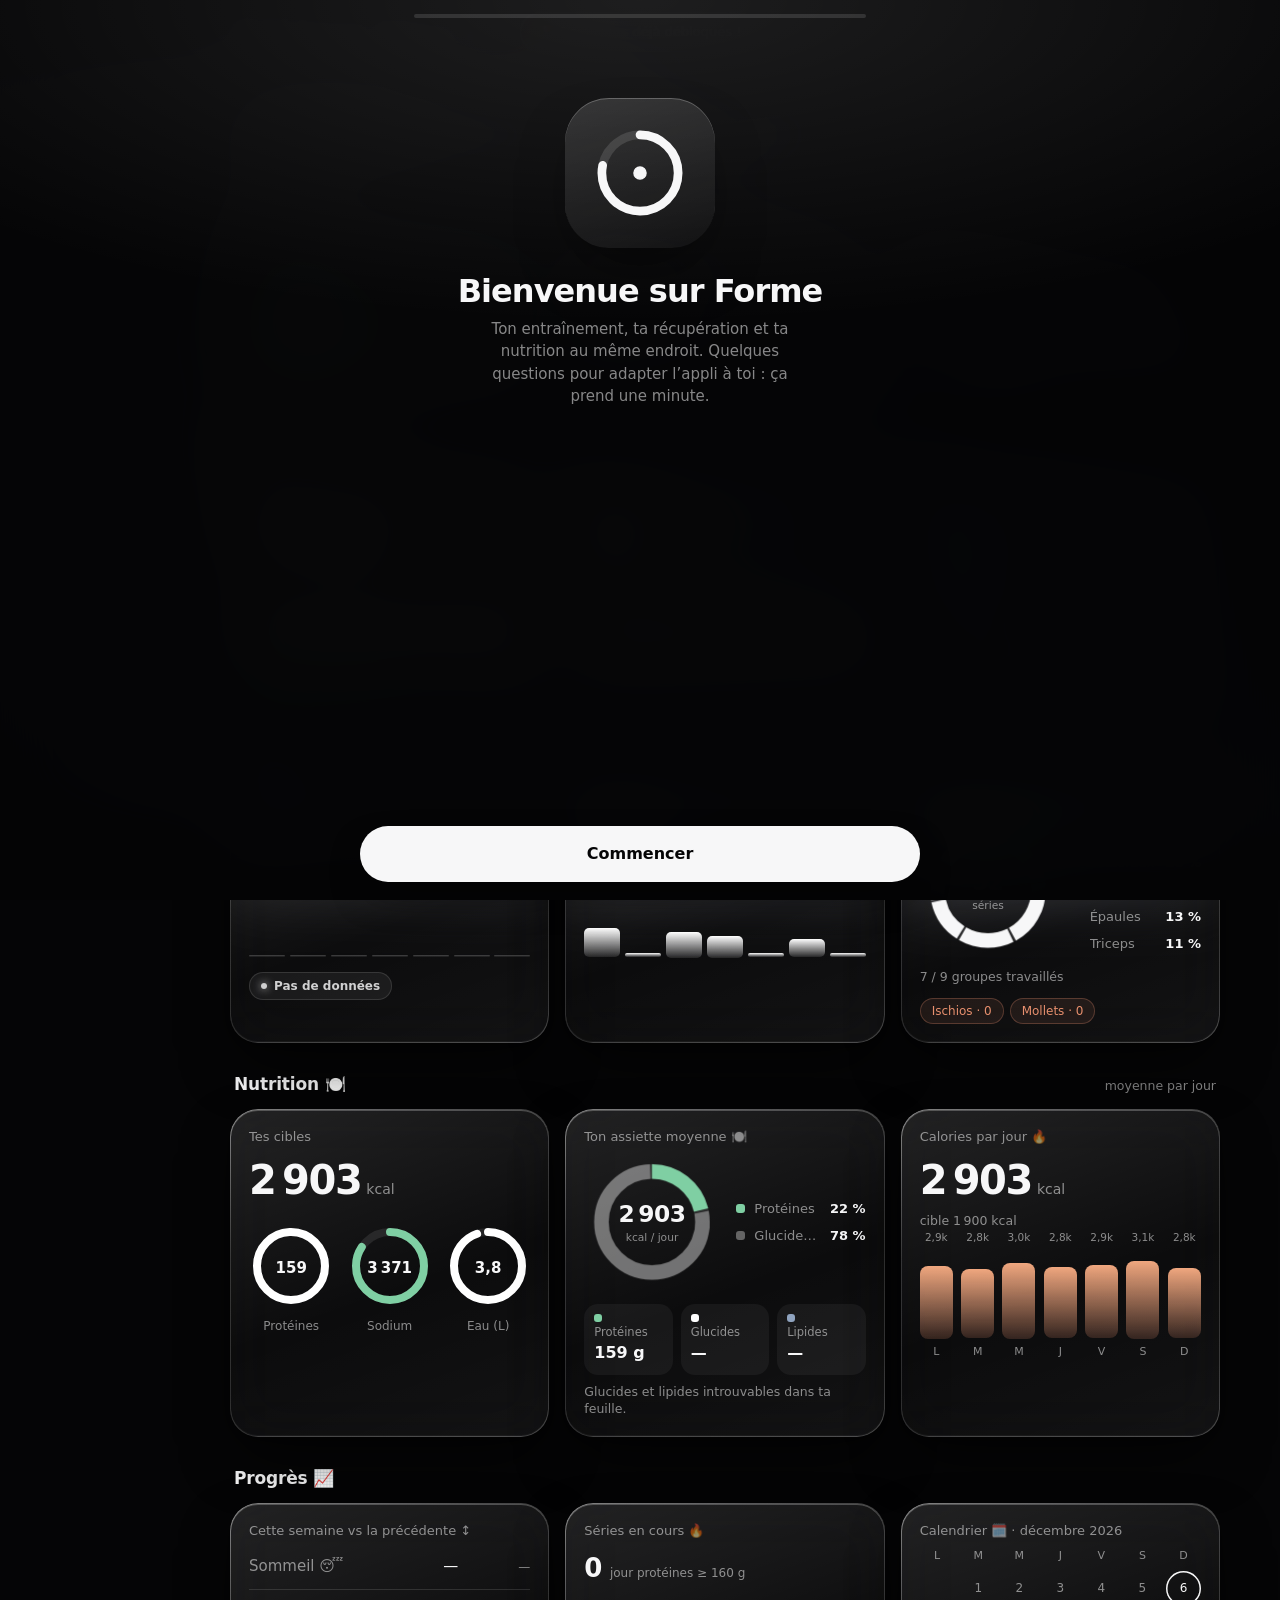
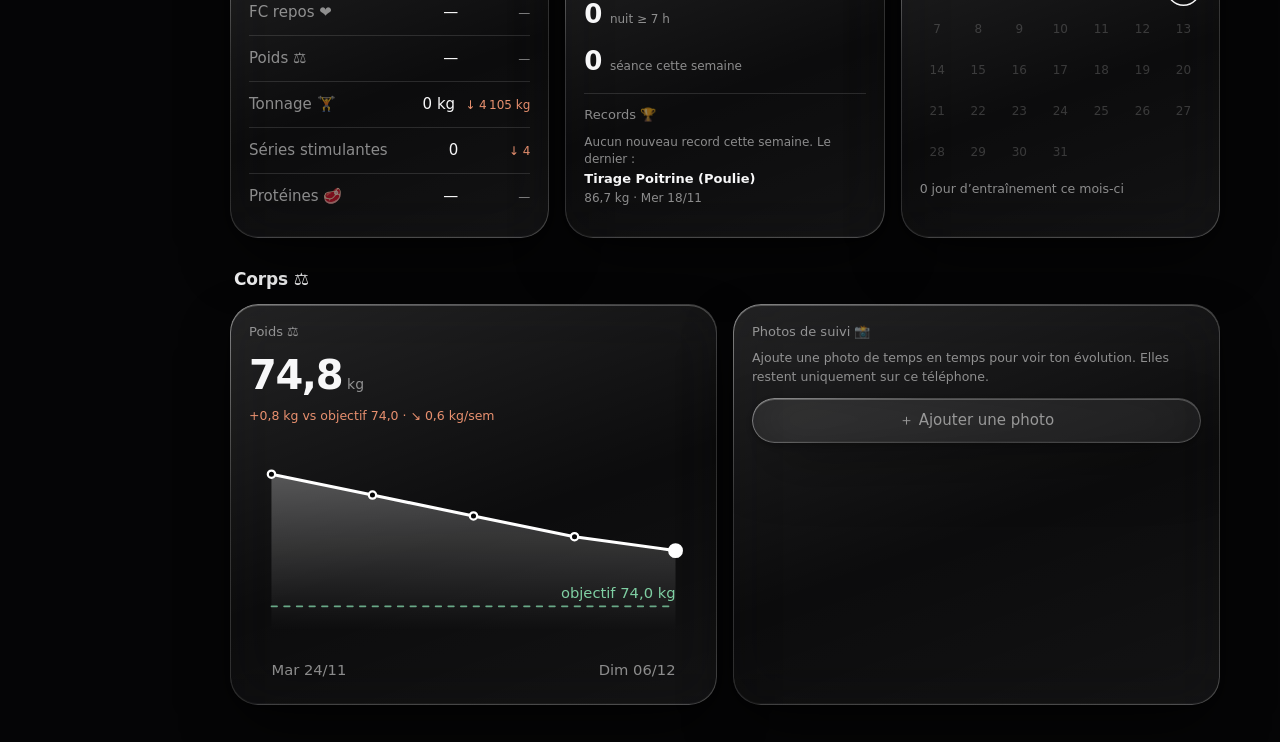
==== commit 5ce3ed38: "Add files via upload" ====
--- a/index (1).html
+++ b/index (1).html
@@ -307,6 +307,201 @@
 .insb+.insb{margin-top:14px;padding-top:12px;border-top:1px solid var(--l)}
 @media(prefers-reduced-motion:reduce){.exa animate{display:none}}
 @media(prefers-reduced-motion:reduce){*{animation:none!important;transition-duration:.01s!important}}
+/* ===================== Tablette et ordinateur (automatique selon la largeur) ===================== */
+/* saisie de séance */
+.newses{width:100%;display:flex;align-items:center;gap:14px;padding:16px 18px;margin-top:6px;text-align:left;border-radius:24px}
+.newses .ic{width:46px;height:46px;border-radius:15px;background:var(--t);color:var(--bg);font-size:26px;font-weight:300;display:grid;place-items:center;flex:0 0 auto}
+.newses b{display:block;font-size:16px}
+.sef{display:grid;grid-template-columns:1fr 1.4fr;gap:10px}.sef span{display:block;font-size:12px;color:var(--m);margin:0 4px 6px}.sef input{margin:0}
+.seempty{text-align:center;margin-top:14px;padding:26px 18px}.seempty b{display:block;margin:6px 0 4px}
+.seadd{width:100%;margin-top:12px;padding:14px;font-weight:600}
+.sex{margin-top:12px;padding:14px 14px 16px}.sexh{display:flex;gap:12px;align-items:center}.sexh .exi{flex:0 0 52px;height:52px}.sexh b{font-size:15.5px}
+.sexx{width:32px;height:32px;border-radius:50%;color:var(--m);background:rgba(var(--fgr),.06);flex:0 0 auto}
+.selast{display:flex;align-items:center;gap:8px;flex-wrap:wrap;margin:12px 0 10px;padding:9px 12px;border-radius:14px;background:rgba(var(--fgr),.05);font-size:12.5px}
+.selast span{color:var(--m)}.selast b{font-weight:600}.selast button{margin-left:auto;padding:5px 11px;border-radius:99px;background:rgba(var(--fgr),.12);font-size:12px;font-weight:600}
+.sehd,.serow{display:grid;grid-template-columns:22px 1.15fr .9fr .8fr .9fr 26px;gap:6px;align-items:center}
+.sehd{font-size:11px;color:var(--m);margin:4px 0 2px;text-align:center}.sehd span:first-child{text-align:left}
+.serow{margin-top:6px}.serow b{font-size:13px;color:var(--m);text-align:center}
+.serow input{width:100%;min-width:0;padding:10px 4px;border-radius:12px;border:1px solid var(--l);background:rgba(var(--fgr),.06);color:var(--t);font:inherit;font-size:15px;font-weight:600;text-align:center;outline:none;transition:border-color .3s,background .3s}
+.serow input:focus{border-color:rgba(var(--fgr),.45);background:rgba(var(--fgr),.1)}
+.serow button{color:var(--m);font-size:13px;height:32px}
+.serow.sec{grid-template-columns:auto 1fr auto;margin-top:8px}.serow.sec span,.serow.sec em{font-size:13px;color:var(--m);font-style:normal}
+.sepr{margin:4px 0 0 28px;font-size:12px;color:#E9BC4C;animation:obin .5s var(--ease)}
+.sefat{display:grid;grid-template-columns:repeat(5,1fr);gap:6px}.sefat button{padding:10px 2px;border-radius:16px;display:flex;flex-direction:column;align-items:center;gap:3px;transition:transform .45s var(--sp),box-shadow .3s}
+.sefat span{font-size:22px}.sefat small{font-size:10.5px;color:var(--m)}.sefat button.on{box-shadow:inset 0 0 0 1.5px var(--t);transform:scale(1.05)}
+.sesum{display:flex;justify-content:space-around;margin:18px 0 4px;font-size:12.5px;color:var(--m)}.sesum b{display:block;text-align:center;font-size:20px;color:var(--t)}
+textarea.srch{resize:none;font:inherit}
+.pkr{display:flex;align-items:center;gap:12px;padding:10px 0;border-bottom:1px solid var(--l);cursor:pointer}.pkr:last-child{border:0}.pkr .exi{flex:0 0 46px;height:46px;border-radius:14px}
+.pkr b{font-size:14.5px;font-weight:600}.pkf{width:36px;height:36px;font-size:19px;color:var(--m)}.pkf.on{color:#E9BC4C}
+#rec{position:fixed;inset:0;z-index:70;display:none;align-items:center;justify-content:center;padding:24px;background:rgba(var(--bgr),.8);-webkit-backdrop-filter:blur(24px);backdrop-filter:blur(24px);overflow-y:auto}
+#rec.on{display:flex;animation:obin .7s var(--ease)}.recm{display:flex;justify-content:center;animation:lvpop 1s var(--sp) both}
+/* variantes */
+.mvg{display:grid;grid-template-columns:repeat(auto-fill,minmax(150px,1fr));gap:10px}
+.mvt{display:flex;flex-direction:column;align-items:flex-start;gap:4px;padding:12px;border-radius:20px;text-align:left;transition:transform .45s var(--sp)}.mvt:active{transform:scale(.96)}
+.mvt .exi{width:52px;height:52px;flex:none;margin-bottom:6px}.mvt b{font-size:14px;font-weight:600;line-height:1.25}.mvt span{font-size:11.5px;color:var(--m)}
+.vrh{width:200px;height:180px;margin-top:4px}.vrn{text-align:center;font-size:22px;font-weight:700;letter-spacing:-.02em;margin:14px 8px 8px;animation:obin .4s var(--ease)}
+.vrq{text-align:center}.vrc{display:flex;flex-wrap:wrap;gap:8px}.vrc .obc{flex:1 1 auto;min-width:30%;padding:12px 14px;text-align:center}.vrc .obc small{font-size:10.5px}
+.mtabs{display:flex;gap:8px;overflow-x:auto;scrollbar-width:none;margin:26px -16px 0;padding:0 16px 2px}.mtabs::-webkit-scrollbar{display:none}.mtabs .pill{font-size:13px;padding:8px 14px;white-space:nowrap}
+.mcar{margin-top:-10px}.mcar .slide{flex-basis:90%;align-self:stretch}.mch{font-size:15px;font-weight:600;margin:0 2px 12px}
+.mcar .b3c{height:300px}
+.mcar #tmc,.mcar #muc{flex:1;display:flex;flex-direction:column;justify-content:center}
+@media (min-width:760px){.mtabs{display:none}.mcar{margin-top:18px}}
+/* mascotte */
+#pet{position:fixed;right:10px;bottom:calc(env(safe-area-inset-bottom,0px) + 74px);z-index:9;width:96px;transition:opacity .5s var(--ease),transform .6s var(--sp),bottom .6s var(--sp)}
+body.open #pet,body.obo #pet{opacity:0;pointer-events:none;transform:translateY(20px)}
+body.tab-data #pet{bottom:calc(env(safe-area-inset-bottom,0px) + 134px)}
+.petc{display:block;width:96px;padding:0;filter:drop-shadow(0 10px 16px rgba(0,0,0,.45))}
+body.light .petc{filter:drop-shadow(0 8px 14px rgba(0,0,0,.18))}
+.pbob{transform-origin:50% 100%}
+.petsvg{display:block;width:100%;height:auto;overflow:visible;stroke:none;stroke-width:0}
+/* les animaux */
+.an-cat{--pf:#E8E9ED;--p2:#E8A0A8;--p3:#fff;--pd:#141518}
+body.light .an-cat{--pf:#2B2D33;--pd:#F3F4F6}
+.an-dog{--pf:#D8B48A;--p2:#B98D5F;--p3:#F1E1CB;--pd:#2A1E14}
+.an-shark{--pf:#8DA2BA;--p2:#EEF2F6;--p3:#fff;--pd:#1C2530}
+.pfur{fill:var(--pf)}.pp2{fill:var(--p2)}.pp3{fill:var(--p3)}.pear{fill:#E8A0A8;opacity:.7}.ptl{stroke:var(--pf)}
+.psh{fill:rgba(0,0,0,.35)}body.light .psh{fill:rgba(0,0,0,.14)}
+.peye,.pnose{fill:var(--pd)}.pglint{fill:#fff;opacity:.85}body.light .an-cat .pglint{fill:#2B2D33}
+.pmouth path,.pfrown,.pclosed path,.phappy path,.psadeyes path{stroke:var(--pd)}.pmouth .pteeth{fill:#fff;stroke:none}
+.pwh path{stroke:var(--pd);opacity:.35}.pgill path{stroke:var(--pd);opacity:.3}.ptongue{fill:#E77F8E}
+.pyawn{fill:var(--pd)}.pblush ellipse{fill:#F2A2A2;opacity:.55}.pzz text{fill:var(--t);font-size:11px;font-weight:700;opacity:0}.psweat path{fill:#8FB8FF}
+.sx-hero .peye{fill:#141518}.sx-hero .pglint{fill:#fff}
+.hood .pears{display:none}.hashat .pfin{display:none}
+.pclosed,.phappy,.psadeyes,.pfrown,.pyawn,.pzz,.psweat,.pblush,.ptongue,.ptoy{opacity:0;transition:opacity .4s}
+.peyes,.pmouth{transition:opacity .3s}
+.ptoy{pointer-events:none}.tbu circle{fill:rgba(150,200,245,.18);stroke:rgba(170,215,255,.9);stroke-width:1.2}
+/* animations de base */
+.ptail{transform-origin:88px 86px;animation:ptail 3s ease-in-out infinite}@keyframes ptail{50%{transform:rotate(14deg)}}
+.an-dog .ptail{transform-origin:88px 84px;animation-duration:1.1s}
+.an-shark .ptail{transform-origin:88px 84px;animation:ptails 2.4s ease-in-out infinite}@keyframes ptails{50%{transform:rotate(-9deg)}}
+.pbody{transform-origin:62px 96px;animation:pbr 3.6s ease-in-out infinite}@keyframes pbr{50%{transform:scaleY(1.04)}}
+.phead{transform-origin:58px 72px;transition:transform .6s var(--sp)}
+.peyes{transform-origin:58px 47px;animation:pblink 5s infinite}@keyframes pblink{0%,92%,100%{transform:scaleY(1)}95%{transform:scaleY(.1)}}
+.plook{transition:transform .45s var(--ease)}
+.pearl{transform-origin:32px 30px}.pearr{transform-origin:84px 30px}.pearl,.pearr{transition:transform .5s var(--sp)}
+.pglow{animation:pglow 2s ease-in-out infinite}@keyframes pglow{50%{opacity:.45}}
+.pwing{transform-origin:72px 66px;animation:pwing .18s ease-in-out infinite alternate}@keyframes pwing{to{transform:scaleY(.82) rotate(-4deg)}}
+.pcape{transform-origin:62px 66px;animation:pcape 3.4s ease-in-out infinite}@keyframes pcape{50%{transform:skewX(-4deg)}}
+.phalo{animation:phalo 3s ease-in-out infinite}@keyframes phalo{50%{transform:translateY(-3px)}}
+/* dort */
+.pm-sleep .peyes{opacity:0}.pm-sleep .pclosed,.pm-sleep .pzz{opacity:1}.pm-sleep .pmouth{opacity:.4}
+.pm-sleep .phead{transform:translateY(8px) rotate(-8deg)}.pm-sleep .pbody{animation-duration:5.5s}.pm-sleep .ptail{animation:none}
+.pm-sleep .pzz text{animation:pzz 3s infinite}.pm-sleep .pzz text:nth-child(2){animation-delay:.6s}.pm-sleep .pzz text:nth-child(3){animation-delay:1.2s}
+@keyframes pzz{0%{opacity:0;transform:translateY(6px)}30%{opacity:.8}100%{opacity:0;transform:translateY(-8px)}}
+/* content */
+.pm-happy .pbob{animation:phop .55s var(--ease) 3}@keyframes phop{0%,100%{transform:translateY(0) scale(1,1)}15%{transform:translateY(0) scale(1.08,.9)}50%{transform:translateY(-22%) scale(.95,1.06)}85%{transform:translateY(0) scale(1.06,.94)}}
+.pm-happy .peyes,.pt-head .peyes,.pt-belly .peyes{opacity:0}.pm-happy .phappy,.pt-head .phappy,.pt-belly .phappy{opacity:1}
+.pm-happy .pblush,.pt-head .pblush,.pt-belly .pblush{opacity:1}.pm-happy .ptail,.pt-head .ptail{animation-duration:.45s}
+.pm-happy .ptongue,.pt-head .ptongue{opacity:1}.pm-happy .pearl,.pt-head .pearl{transform:rotate(-14deg)}.pm-happy .pearr,.pt-head .pearr{transform:rotate(14deg)}
+/* triste */
+.pm-sad .peyes{opacity:0}.pm-sad .psadeyes,.pm-sad .pfrown{opacity:1}.pm-sad .pmouth{opacity:0}
+.pm-sad .phead{transform:translateY(5px) rotate(4deg)}.pm-sad .ptail{animation:none;transform:rotate(-30deg)}.pm-sad .pbob{filter:saturate(.6) brightness(.85)}
+.pm-sad .pearl{transform:rotate(10deg)}.pm-sad .pearr{transform:rotate(-10deg)}
+/* fatigué */
+.pm-tired .peyes{animation:none;transform:scaleY(.35)}.pm-tired .psweat{opacity:.9}.pm-tired .phead{transform:translateY(4px)}
+.pm-tired .pyawn{transform-origin:58px 62px;animation:pyawn 7s infinite}@keyframes pyawn{0%,70%,100%{opacity:0;transform:scale(.3)}78%,88%{opacity:1;transform:scale(1)}}
+/* réveil, caresse rapide */
+.pm-wake .pbob{animation:phop .5s var(--ease)}.pm-wake .peyes{transform:scale(1.25);animation:none}
+#pet.boop .petc{animation:pboop .45s var(--sp)}@keyframes pboop{40%{transform:scale(1.12,.88)}}
+/* regard, jeu */
+.look-l .plook{transform:translateX(-3px)}.look-r .plook{transform:translateX(3px)}
+.play .ptoy{opacity:1}.play .plook{transform:translateX(-3px) translateY(2px)}.play .phead{transform:rotate(-7deg)}
+.play .an-cat .tb{transform-box:fill-box;transform-origin:center;animation:proll 1.4s ease-in-out infinite}@keyframes proll{0%,100%{transform:translateX(0) rotate(0)}50%{transform:translateX(9px) rotate(200deg)}}
+.play .an-cat .ppaws>:first-child,.play .an-dog .ppaws>:first-child{animation:pbat .7s ease-in-out infinite}@keyframes pbat{50%{transform:translate(-6px,-5px)}}
+.play .an-dog .tb{animation:pbnc .7s cubic-bezier(.3,0,.7,1) infinite}@keyframes pbnc{50%{transform:translateY(-22px)}}
+.play .an-shark .phead{transform:rotate(-4deg)}
+.play .tbu circle{transform-box:fill-box;transform-origin:center;animation:pbub 1.8s ease-out infinite}.play .tbu circle:nth-child(2){animation-delay:.4s}.play .tbu circle:nth-child(3){animation-delay:.8s}.play .tbu circle:nth-child(4){animation-delay:1.2s}
+@keyframes pbub{0%{opacity:0;transform:translateY(10px) scale(.4)}20%{opacity:1}100%{opacity:0;transform:translateY(-26px) scale(1.2)}}
+/* caresses (page dédiée) */
+.pt-head .phead{animation:prub 1.2s ease-in-out infinite}@keyframes prub{0%,100%{transform:rotate(-5deg)}50%{transform:rotate(5deg) translateY(1px)}}
+.pt-belly .pbob{animation:pwig .42s ease-in-out infinite}@keyframes pwig{0%,100%{transform:rotate(-3deg)}50%{transform:rotate(3deg) scale(1.02,.98)}}
+.pt-belly .pmouth{opacity:0}.pt-belly .pyawn{opacity:1;transform:scale(.6);transform-origin:58px 62px}.pt-belly .ppaws{transform:translateY(-5px);transition:transform .3s var(--sp)}.pt-belly .ptail{animation-duration:.3s}
+.eat .pmouth{opacity:0}.eat .pyawn{opacity:1;transform-origin:58px 62px;animation:pchomp .28s ease-in-out infinite}@keyframes pchomp{50%{transform:scale(.25)}}
+/* bulle */
+.petb{position:absolute;right:4px;bottom:92px;width:max-content;max-width:min(240px,calc(100vw - 40px));padding:10px 14px;border-radius:18px 18px 6px 18px;font-size:13px;line-height:1.4;color:var(--t);
+  background:rgba(var(--bgr),.82);-webkit-backdrop-filter:blur(20px);backdrop-filter:blur(20px);border:1px solid var(--l);box-shadow:0 14px 30px -10px rgba(0,0,0,.5);
+  opacity:0;transform:translateY(8px) scale(.92);transform-origin:bottom right;pointer-events:none;transition:opacity .35s var(--ease),transform .5s var(--sp)}
+.petb.on{opacity:1;transform:none}
+/* page dédiée */
+.prname{flex:1;min-width:0;font:inherit;font-size:30px;font-weight:700;letter-spacing:-.02em;background:none;border:0;color:var(--t);outline:none;padding:0}
+.prstage{position:relative;height:310px;margin:4px -8px 0;display:flex;align-items:flex-end;justify-content:center;touch-action:none;user-select:none;-webkit-user-select:none;-webkit-touch-callout:none;cursor:grab}
+.prstage .pbob{position:relative;width:min(300px,76vw)}
+.prglow{position:absolute;left:50%;bottom:0;width:320px;height:320px;transform:translateX(-50%);border-radius:50%;background:radial-gradient(circle,rgba(var(--fgr),.11),transparent 62%);pointer-events:none}
+.prb{position:absolute;left:50%;top:2px;z-index:2;width:max-content;max-width:86%;padding:10px 16px;border-radius:18px;font-size:14px;line-height:1.4;text-align:center;color:var(--t);
+  background:rgba(var(--fgr),.1);-webkit-backdrop-filter:blur(20px);backdrop-filter:blur(20px);border:1px solid var(--l);box-shadow:0 14px 30px -12px rgba(0,0,0,.5);
+  opacity:0;transform:translate(-50%,8px) scale(.94);pointer-events:none;transition:opacity .35s var(--ease),transform .5s var(--sp)}
+.prb.on{opacity:1;transform:translate(-50%,0)}
+.prhint{text-align:center;margin-top:6px}
+#prfx{position:absolute;inset:0;pointer-events:none}
+.prh{position:absolute;width:26px;height:26px;margin:-13px 0 0 -13px;color:#F27A93;animation:prh 1.4s var(--ease) forwards}
+.prh svg{width:100%;height:100%;fill:currentColor;stroke:none;filter:drop-shadow(0 4px 8px rgba(242,122,147,.45))}
+@keyframes prh{0%{opacity:0;transform:scale(.3)}15%{opacity:1;transform:scale(var(--s))}100%{opacity:0;transform:translate(var(--dx),-90px) scale(var(--s))}}
+.prtr{position:absolute;left:calc(50% - 22px);top:10px;font-size:34px;font-style:normal;animation:prtr 1s cubic-bezier(.5,0,.9,.6) forwards}
+@keyframes prtr{0%{opacity:0;transform:translateY(-20px) rotate(-20deg)}20%{opacity:1}100%{opacity:.2;transform:translateY(175px) scale(.4) rotate(30deg)}}
+.prbtns{display:grid;grid-template-columns:repeat(3,1fr);gap:10px;margin-top:12px}
+.prbtns button{display:flex;flex-direction:column;align-items:center;gap:3px;padding:14px 6px 12px;border-radius:20px;font-weight:600;font-size:13.5px;transition:transform .45s var(--sp),opacity .3s}.prbtns button:active{transform:scale(.94)}
+.prbtns span{font-size:26px;line-height:1.2}.prbtns small{font-size:11px;color:var(--m);font-weight:500}.prbtns .dim{opacity:.55}
+.prjh{display:flex;justify-content:space-between;font-size:13px;color:var(--m)}.prjh b{color:var(--t)}
+.pran{display:grid;grid-template-columns:repeat(3,1fr);gap:10px}
+.pran button,.prit{display:flex;flex-direction:column;align-items:center;gap:2px;padding:10px 6px 12px;border-radius:20px;text-align:center;transition:transform .45s var(--sp),box-shadow .3s}
+.pran button:active,.prit:active{transform:scale(.95)}.pran button.on,.prit.on{box-shadow:inset 0 0 0 1.5px var(--t)}
+.pran b{font-size:14px;font-weight:600}.pran small{font-size:11px;color:var(--m)}
+.prmini{position:relative;width:76px}.prmini i{position:absolute;right:-4px;top:-2px;font-style:normal;font-size:15px}
+.prgrid{display:grid;grid-template-columns:repeat(auto-fill,minmax(98px,1fr));gap:10px}
+.prit b{font-size:12.5px;font-weight:600;line-height:1.25;margin-top:2px}.prit small{font-size:10.5px;color:var(--m);line-height:1.3}
+.prit.lock .petsvg{filter:grayscale(1) brightness(.6);opacity:.65}
+.pvw *{animation:none!important}
+.prcard{width:100%;display:flex;align-items:center;gap:14px;padding:12px 18px 12px 12px;border-radius:24px}.prcard .prmini{width:84px;flex:none}.prcard b{font-size:17px;font-weight:600}.prcard .tr{margin-top:8px}
+@media (min-width:1100px){#pet{right:28px;bottom:22px}body.tab-data #pet{bottom:22px}}
+@media(prefers-reduced-motion:reduce){#pet *,.prstage .pbob *{animation:none!important}}
+@media (min-width:760px){
+  #app{max-width:1080px;padding:0 28px 130px}
+  #hd{padding-left:4px;padding-right:4px}
+  h1{font-size:var(--fs,40px)}
+  .view{padding:0}
+  /* piles : toutes les cartes visibles côte à côte */
+  .car{display:grid;grid-template-columns:repeat(auto-fit,minmax(290px,1fr));gap:16px;overflow:visible;margin:12px 0 0;padding:0;scroll-snap-type:none}
+  .sth+.car{margin-top:12px}
+  .car .slide{transform:none!important;opacity:1!important;scroll-snap-align:none}
+  .dots{display:none}
+  .sth{margin-top:30px}
+  .grid{grid-template-columns:repeat(auto-fit,minmax(240px,1fr));gap:16px}
+  /* Force et Données : cartes en colonnes */
+  #v-force .exl,#shr,#shb{display:grid;grid-template-columns:repeat(auto-fill,minmax(320px,1fr));gap:14px;align-items:start}
+  #v-force .exl .li,#shr .rc,#shb .rc{margin:0}
+  #shb>.st,#shb>.nl,#shb>.srch,#shb>#shr,#shb>.note,#shb>.g:not(.rc){grid-column:1/-1}
+  #shb .st{margin-top:14px}
+  /* Bilans et Moi : deux colonnes */
+  #v-bilan,#v-moi{column-count:2;column-gap:24px}
+  #v-bilan>*,#v-moi>*{break-inside:avoid}
+  #v-bilan h2,#v-moi h2{break-after:avoid}
+  #v-bilan>.seg,#v-bilan>.pills{column-span:all}
+  #v-moi>.moih{column-span:all;margin-bottom:8px}
+  #v-moi>h2:first-of-type{margin-top:8px}
+  /* fenêtres : centrées au lieu de monter du bas */
+  #sh{top:50%;bottom:auto;max-width:620px;max-height:86vh;border-radius:30px;border-bottom:1px solid var(--l);transform:translate(-50%,-46%) scale(.96);opacity:0;pointer-events:none;transition:transform .6s var(--ease),opacity .45s var(--ease);padding-bottom:28px}
+  body.open #sh,body.open.full #sh{transform:translate(-50%,-50%) scale(1);opacity:1;pointer-events:auto}
+  #sh .grab{display:none}
+  .exh{width:240px;height:210px}
+  #ob>*{max-width:560px}
+  #subnav div{max-width:720px}
+}
+@media (min-width:760px) and (max-width:1099px){
+  .car{grid-template-columns:1fr 1fr}
+  .car>.slide:last-child:nth-child(odd){grid-column:1/-1}
+}
+@media (min-width:1100px){
+  /* ordinateur : barre de navigation verticale à gauche */
+  nav{top:0;bottom:0;right:auto;left:22px;flex-direction:column;justify-content:center;padding:0}
+  nav div{flex-direction:column;align-items:stretch;gap:4px;padding:8px;border-radius:30px;animation:none}
+  nav u{top:0;bottom:auto;left:8px;right:8px;width:auto!important;border-radius:22px;transition:transform .65s var(--sp),height .65s var(--sp)}
+  nav button{padding:13px 16px;border-radius:22px;justify-content:flex-start}
+  nav button span{max-width:120px;opacity:1;margin-left:10px}
+  #app{max-width:1240px;padding:0 40px 60px 210px}
+  #subnav{left:210px;bottom:22px}
+  body.tab-data #app{padding-bottom:110px}
+  .fb{height:70px}
+}
 </style></head><body>
 <div class="bg"><i></i><i></i><i></i></div><div class="fade ft"></div><div class="fade fb"></div>
 <div id="app">
@@ -590,10 +785,12 @@
   var LV={},LVC={'Débutant':shade(.3),'Novice':'#8FA3BF','Intermédiaire':FG(),'Avancé':OK,'Élite':'#E5B84A','À tester':shade(.15)},LI=[];F.list.forEach(function(x){var q=liftLevel(x);x.L=q;var k=q?q.name:'À tester';if(q){LI.push(q.i)}LV[k]=(LV[k]||0)+1});
   var GL=LI.length?LVN[Math.floor(avg(LI)+.0001)]:null;
   var LVS=['Élite','Avancé','Intermédiaire','Novice','Débutant','À tester'].filter(function(k){return LV[k]}).map(function(k){return{l:k,v:LV[k],c:LVC[k]}});
-  var h='<div class="g" style="margin-top:6px"><div class="lab">Indice global de force 🏋️</div><div class="big">'+nz(F.global,1,'%')+'</div><div class="note" style="margin-bottom:12px">du standard pratiquant naturel (~2 ans)'+(GL?' · niveau global <b style="color:var(--t)">'+GL+'</b>':'')+'</div>'+badge(gc,F.global==null?'À mesurer':F.global>=100?'Au-dessus du standard':F.global<85?'En dessous du standard':'Proche du standard')+'</div>'+
+  var pend=sePending().length;
+  var h='<button class="g tap newses" onclick="openSeance()"><span class="ic">＋</span><span style="flex:1;min-width:0"><b>Nouvelle séance</b><span class="note" style="margin:0">'+(pend?pend+' séance'+(pend>1?'s':'')+' en attente d’envoi':'Note tes exercices, Forme calcule le reste')+'</span></span><svg viewBox="0 0 24 24" style="width:18px;height:18px;color:var(--m)"><path d="M9 6l6 6-6 6"/></svg></button>'+
+   '<div class="g" style="margin-top:12px"><div class="lab">Indice global de force 🏋️</div><div class="big">'+nz(F.global,1,'%')+'</div><div class="note" style="margin-bottom:12px">du standard pratiquant naturel (~2 ans)'+(GL?' · niveau global <b style="color:var(--t)">'+GL+'</b>':'')+'</div>'+badge(gc,F.global==null?'À mesurer':F.global>=100?'Au-dessus du standard':F.global<85?'En dessous du standard':'Proche du standard')+'</div>'+
    (LVS.length?'<div class="g" style="margin-top:12px"><div class="lab">Tes niveaux par exercice 🎯</div><div class="note" style="margin:2px 0 4px">De Débutant à Élite, selon ta charge et ton poids de corps</div><div class="dw">'+donut(LVS,String(F.list.length),'exercices')+legend(LVS,'')+'</div></div>':'')+
    '<h2 style="margin-top:20px">Exercices</h2><div class="note" style="margin:-4px 4px 10px">Touche un exercice pour voir ta progression.</div><div class="pills">'+gs.map(function(g){return '<button class="pill'+(g===fil?' on':'')+'" onclick="setFil(this.textContent)">'+g+'</button>'}).join('')+'</div>';
-  var n=0;
+  var n=0;h+='<div class="exl">';
   F.list.forEach(function(x,idx){
     if(fil!=='Tous'&&x.g.replace(' (Réf.)','')!==fil){return}
     var l=x.last,d='style="animation-delay:'+(n++*40)+'ms" onclick="openLift('+idx+')"';
@@ -601,7 +798,7 @@
     var Q=x.L,c=Q?(Q.i>=3?'g':Q.i<=1?'w':''):'';
     h+='<div class="g li tap" '+d+'><div class="lift"><div class="exi">'+exSvg(x.n,x.g,52)+'</div><div style="flex:1;min-width:0"><b>'+x.n+'</b><div class="note">'+((l&&l.load!=null)?f(l.load,1)+' kg × '+f(l.reps)+' · RIR '+f(l.rir,1):x.g)+'</div></div><div><div class="rm">'+f(x.rm,1)+'<small> kg</small></div><div class="note" style="text-align:right">1RM estimé</div></div></div>'+(Q?'<div class="lvr">'+lvlChip(Q)+'<span class="note" style="margin:0">'+(Q.next?'encore <b style="color:var(--t)">'+f(Q.need,Q.need<10?1:0)+' kg</b> pour '+Q.next:'Niveau maximum 👑')+'</span></div>'+xpBar(Q.frac,1,LVCOL[Q.i])+'<div class="xpl" style="margin:0"><span>'+f(x.rm,1)+' kg</span><span>'+(Q.next?f(Q.th[Q.i],1)+' kg · '+Q.next:'max')+'</span></div>':'<div class="tr"><i style="width:'+Math.min(100,x.pct)+'%"></i></div><div class="note">'+f(x.pct)+' % du standard</div>')+'</div>';
   });
-  h+='<h2>Séances récentes</h2><div class="g" style="padding:4px 18px">'+D.sessions.map(function(s){return '<div class="row"><span><b style="color:var(--t);font-weight:500">'+s.n+'</b><br><span class="note">'+dl(s.d)+'</span></span><span style="text-align:right">'+f(s.t)+' kg<br><span class="note">'+f(s.sets)+' séries'+(s.c>0?' · cardio '+f(s.c)+' min':'')+'</span></span></div>'}).join('')+'</div>';
+  h+='</div><h2>Séances récentes</h2><div class="g" style="padding:4px 18px">'+D.sessions.map(function(s){return '<div class="row"><span><b style="color:var(--t);font-weight:500">'+s.n+'</b><br><span class="note">'+dl(s.d)+'</span></span><span style="text-align:right">'+f(s.t)+' kg<br><span class="note">'+f(s.sets)+' séries'+(s.c>0?' · cardio '+f(s.c)+' min':'')+'</span></span></div>'}).join('')+'</div>';
   $('#v-force').innerHTML=h;
 }
 
@@ -849,7 +1046,7 @@
   }else{var h=document.documentElement;h.classList.add('tt');go();setTimeout(function(){h.classList.remove('tt')},950)}
 }
 applyTheme();
-function mv(b){var i=$('#ind');i.style.width=b.offsetWidth+'px';i.style.transform='translateX('+b.offsetLeft+'px)'}
+function mv(b){var i=$('#ind');if(!b||!i){return}if(getComputedStyle(b.parentNode).flexDirection==='column'){i.style.width='';i.style.height=b.offsetHeight+'px';i.style.transform='translateY('+b.offsetTop+'px)'}else{i.style.height='';i.style.width=b.offsetWidth+'px';i.style.transform='translateX('+b.offsetLeft+'px)'}}
 function chase(){var t0=performance.now();(function s(){mv($('nav button.on'));if(performance.now()-t0<700){requestAnimationFrame(s)}})()}
 document.querySelectorAll('nav button').forEach(function(b){b.onclick=function(){
   document.querySelectorAll('nav button,.view').forEach(function(e){e.classList.remove('on')});
@@ -1107,6 +1304,13 @@
   cv.addEventListener('pointermove',function(e){if(!B3.drag){return}var dx=e.clientX-last;last=e.clientX;B3.ang+=dx*.012;B3.vel=dx*.012});
   cv.addEventListener('pointerup',function(){B3.drag=false});cv.addEventListener('pointercancel',function(){B3.drag=false});
 }
+/* carrousel de l'onglet Moi : silhouette, mensurations, chrono, musique */
+var MOIS=0;
+function moiCar(){var el=$('#mcar');if(!el){return}car(el);
+  el.addEventListener('scroll',function(){var w=el.clientWidth,c=el.scrollLeft+w/2,idx=0,best=1e9;[].forEach.call(el.children,function(x,i){var d=Math.abs(x.offsetLeft+x.offsetWidth/2-c);if(d<best){best=d;idx=i}});
+    if(idx!==MOIS){MOIS=idx;[].forEach.call($('#mtabs').children,function(b,i){b.classList.toggle('on',i===idx)});var t=$('#mtabs').children[idx];if(t&&t.scrollIntoView){$('#mtabs').scrollTo({left:t.offsetLeft-16,behavior:'smooth'})}}},{passive:true});
+  if(MOIS){var s=el.children[MOIS];el.scrollLeft=s.offsetLeft-(el.clientWidth-s.offsetWidth)/2;[].forEach.call($('#mtabs').children,function(b,i){b.classList.toggle('on',i===MOIS)})}}
+function moiGo(i){var el=$('#mcar');if(!el){return}var s=el.children[i];el.scrollTo({left:s.offsetLeft-(el.clientWidth-s.offsetWidth)/2,behavior:'smooth'})}
 function setGoalView(v){B3.goalT=v;G3.gT=v;if(v&&G3.gl){g3Ensure('goal')}$('#b3s').className='g seg'+(v?' y':'');[].forEach.call($('#b3s').querySelectorAll('button'),function(b,i){b.classList.toggle('on',i===v)});
   $('#b3n').innerHTML=v?'Estimation à <b>'+f(D?D.targets.weight:74,1)+' kg</b>, ton objectif : surtout la taille et les hanches qui s’affinent.':'Générée d’après tes mensurations. Glisse pour la faire tourner.'}
 
@@ -1223,17 +1427,20 @@
    '<div class="moih"><button class="avl" onclick="pickPhoto(\'profil\')">'+(a?'<img src="'+a.img+'" alt="">':'<span>'+esc((n||'?').charAt(0).toUpperCase())+'</span>')+'<em>✎</em></button>'+
    '<div style="min-width:0"><div class="note">Objectif '+(D?f(D.targets.weight,1):'74,0')+' kg</div><div class="big" style="font-size:30px;margin:2px 0">'+(lw!=null?f(lw,1)+'<small>kg</small>':'—')+'</div>'+(lw!=null&&D?badge(lw<=D.targets.weight?'ok':'nt',lw<=D.targets.weight?'Objectif atteint 🎉':'Encore '+f(lw-D.targets.weight,1)+' kg'):'')+'</div></div>'+
    '<h2>Trophées 🏆</h2><div class="g" id="trc"></div>'+
-   '<h2>Ta silhouette 3D 🧍</h2><div class="g b3w"><div class="b3in"><canvas id="b3c" class="b3c"></canvas><div class="b3w8" id="b3w8">Modelage de ta silhouette…</div><div class="b3fl"></div></div>'+
+   '<div class="mtabs" id="mtabs">'+[['🧍','Silhouette'],['📏','Mensurations'],['⏱️','Chrono'],['🎧','Musique']].map(function(t,i){return '<button class="pill'+(i?'':' on')+'" onclick="moiGo('+i+')">'+t[0]+' '+t[1]+'</button>'}).join('')+'</div>'+
+   '<div class="car mcar" id="mcar">'+
+    '<div class="g slide b3w"><div class="mch">Ta silhouette 3D 🧍</div><div class="b3in"><canvas id="b3c" class="b3c"></canvas><div class="b3w8" id="b3w8">Modelage de ta silhouette…</div><div class="b3fl"></div></div>'+
      '<div class="g seg" id="b3s" style="padding:3px;margin:4px 0 8px"><u></u><button class="on" onclick="setGoalView(0)">Aujourd’hui</button><button onclick="setGoalView(1)">À '+f(D?D.targets.weight:74,0)+' kg</button></div><div class="note" id="b3n" style="line-height:1.45"></div></div>'+
-   '<h2>Mensurations 📏</h2><div class="g" id="msc"></div>'+
-   '<h2>Chrono ⏱️</h2><div class="g" id="tmc"></div>'+
-   '<h2>Musique 🎧</h2><div class="g" id="muc"></div>'+
+    '<div class="g slide"><div class="mch">Mensurations 📏</div><div id="msc"></div></div>'+
+    '<div class="g slide"><div class="mch">Chrono ⏱️</div><div id="tmc"></div></div>'+
+    '<div class="g slide"><div class="mch">Musique 🎧</div><div id="muc"></div></div>'+
+   '</div><div class="dots"><i></i><i></i><i></i><i></i></div>'+petMoiCard()+
    '<h2>Appareils ⌚</h2><div class="g" id="dvc" style="padding:6px 18px"></div>'+
    '<h2>Photos de suivi 📸</h2><div class="g"><div class="sh-h" style="margin:0 0 10px"><span class="note">'+(s.length?s.length+' photo'+(s.length>1?'s':''):'Aucune photo pour l’instant')+'</span><button class="g pill" style="padding:9px 14px" onclick="pickPhoto(\'suivi\')">＋ Ajouter</button></div>'+
      (s.length>=2?cmpHtml(s[0],s[s.length-1]):'')+(s.length?'<div class="pgr">'+s.slice().reverse().map(function(p){return '<div onclick="viewPhoto('+p.id+')"><img src="'+p.img+'" alt=""><span>'+dl(p.date)+(p.w?' · '+f(p.w,1)+' kg':'')+'</span></div>'}).join('')+'</div>':'<div class="note" style="line-height:1.5">Une photo toutes les 2 à 4 semaines, même lumière et même pose, pour comparer avant / maintenant.</div>')+
      '<div class="note" style="margin-top:12px;line-height:1.5">🔒 Tes photos restent uniquement sur ce téléphone.</div></div>'+
    '<button class="g setrow tap" style="width:100%;text-align:left;margin-top:18px" onclick="openSet()"><div><b style="font-weight:600">Réglages et connexion ⚙️</b><div class="note">Prénom, mode clair, lien de ta feuille</div></div><svg viewBox="0 0 24 24" style="width:18px;height:18px;color:var(--m)"><path d="M9 6l6 6-6 6"/></svg></button>';
-  setGoalView(B3.goalT?1:0);renderMes();renderTimer();renderMusic();renderDevices();renderTrCard();B3.key='';if(!g3Start()){start3d()}
+  setGoalView(B3.goalT?1:0);renderMes();renderTimer();renderMusic();renderDevices();renderTrCard();moiCar();B3.key='';if(!g3Start()){start3d()}
 }
 
 /* =====================================================================
@@ -1734,6 +1941,740 @@
   tmp.remove();
 };
 
+/* =====================================================================
+   Nouveaux mouvements animés
+   ===================================================================== */
+Object.assign(EXP,{
+ pushup:{A:{H:[21,47],S:[30,52],P:[60,60],K:[74,70],F:[88,84],E:[30,68],W:[30,84]},B:{H:[21,68],S:[30,72],P:[60,75],K:[74,80],E:[42,72]},st:'',eq:[]},
+ dips:{A:{H:[50,14],S:[50,24],P:[50,52],K:[57,66],F:[49,74],E:[42,34],W:[38,44]},B:{H:[50,27],S:[50,37],P:[50,65],K:[57,79],F:[49,86],E:[34,32]},
+   st:'<rect x="30" y="44" width="40" height="3" rx="1.5"/><path d="M34 47v39M66 47v39"/>',eq:[]},
+ lunge:{A:{H:[50,12],S:[50,22],P:[50,50],K:[56,67],F:[58,84],K2:[46,67],F2:[42,84],E:[48,36],W:[48,51]},B:{H:[50,25],S:[50,35],P:[50,62],K:[66,66],F:[68,84],K2:[42,80],F2:[28,84],E:[48,49],W:[48,64]},st:'',eq:[['db','W']]},
+ hipthrust:{A:{H:[18,52],S:[27,56],P:[50,78],K:[66,62],F:[70,84],E:[38,64],W:[48,74]},B:{P:[50,58],K:[67,58],E:[38,56],W:[50,55]},
+   st:'<rect x="10" y="58" width="24" height="5" rx="2"/><path d="M14 63v21M30 63v21"/>',eq:[['plate','W',7]]},
+ lateral:{A:{H:[50,12],S:[50,22],P:[50,52],K:[46,68],F:[46,84],K2:[54,68],F2:[54,84],E:[45,38],W:[45,52],E2:[55,38],W2:[55,52]},B:{E:[34,25],W:[19,23],E2:[66,25],W2:[81,23]},st:'',eq:[['db','W'],['db','W2']]},
+ reardelt:{A:{H:[70,32],S:[62,37],P:[40,50],K:[44,67],F:[46,84],E:[61,52],W:[60,64]},B:{E:[56,34],W:[52,26]},st:'',eq:[['db','W']]},
+ facepull:{A:{H:[44,12],S:[44,22],P:[44,52],K:[45,68],F:[44,84],E:[57,24],W:[71,20]},B:{E:[36,20],W:[52,13]},st:'',eq:[['cable','W',[97,18]],['grip','W']]},
+ shrug:{A:{H:[50,13],S:[50,23],P:[50,52],K:[50,68],F:[50,84],E:[49,39],W:[49,55]},B:{H:[50,9],S:[50,18],E:[49,34],W:[49,50]},st:'',eq:[['db','W']]},
+ pullover:{A:{H:[22,52],S:[30,54],P:[60,54],K:[74,46],F:[80,84],E:[16,50],W:[4,58]},B:{E:[28,38],W:[30,22]},
+   st:'<rect x="18" y="58" width="52" height="5" rx="2"/><path d="M24 63v21M64 63v21"/>',eq:[['db','W']]},
+ plank:{A:{H:[21,56],S:[30,60],P:[58,66],K:[74,76],F:[88,84],E:[30,84],W:[42,84]},B:{H:[21,54],S:[30,58],P:[58,62]},smooth:1,dur:3,st:'',eq:[]},
+ dbrow:{A:{H:[26,36],S:[34,40],P:[62,44],K:[64,60],F:[80,60],K2:[56,67],F2:[54,84],E:[38,56],W:[38,72]},B:{E:[50,42],W:[42,56]},
+   st:'<rect x="58" y="60" width="30" height="4" rx="2"/><path d="M62 64v20M84 64v20"/>',eq:[['db','W']]},
+ adductor:{A:{H:[50,18],S:[50,28],P:[50,58],K:[34,62],F:[30,82],K2:[66,62],F2:[70,82],E:[42,44],W:[40,58],E2:[58,44],W2:[60,58]},B:{K:[44,62],F:[44,82],K2:[56,62],F2:[56,82]},smooth:1,
+   st:'<rect x="38" y="60" width="24" height="4" rx="2"/><rect x="44" y="18" width="12" height="42" rx="3"/>',eq:[]}
+});
+
+/* =====================================================================
+   Catalogue d'exercices  [nom, groupe, matériel, animation]
+   ===================================================================== */
+var CAT=[
+ ['Développé Couché (Barre)','Pectoraux','Barre','bench'],['Développé Couché (Haltères)','Pectoraux','Haltères','bench'],['Développé Incliné (Barre)','Pectoraux','Barre','bench'],
+ ['Développé Incliné (Haltères)','Pectoraux','Haltères','bench'],['Développé Décliné (Barre)','Pectoraux','Barre','bench'],['Développé Couché Décliné (Machine)','Pectoraux','Machine','chest'],
+ ['Chest Press (Machine)','Pectoraux','Machine','chest'],['Développé Incliné (Machine)','Pectoraux','Machine','chest'],['Développé Couché (Smith)','Pectoraux','Machine','bench'],
+ ['Écarté (Haltères)','Pectoraux','Haltères','bench'],['Écarté (Poulie)','Pectoraux','Poulie','chest'],['Pec Deck (Machine)','Pectoraux','Machine','chest'],
+ ['Pompes','Pectoraux','Poids du corps','pushup'],['Dips (Pectoraux)','Pectoraux','Poids du corps','dips'],
+ ['Tractions','Dos','Poids du corps','pull'],['Tractions Assistées (Machine)','Dos','Machine','pull'],['Tirage Poitrine (Poulie)','Dos','Poulie','pull'],
+ ['Tirage Prise Serrée (Poulie)','Dos','Poulie','pull'],['Tirage Vertical (Machine)','Dos','Machine','pull'],['Rowing (Barre)','Dos','Barre','row'],
+ ['Rowing Unilatéral (Haltère)','Dos','Haltères','dbrow'],['Tirage Horizontal (Poulie)','Dos','Poulie','row'],['Rowing Assis (Machine)','Dos','Machine','row'],
+ ['Rowing T-Bar','Dos','Barre','row'],['Pull-over (Poulie)','Dos','Poulie','pullover'],['Pull-over (Haltère)','Dos','Haltères','pullover'],
+ ['Soulevé de Terre (Barre)','Dos','Barre','hinge'],['Extension Lombaire','Dos','Poids du corps','hinge'],
+ ['Développé Militaire (Barre)','Épaules','Barre','ohp'],['Développé Épaules (Haltères)','Épaules','Haltères','ohp'],['Développé Épaules (Machine)','Épaules','Machine','ohp'],
+ ['Développé Arnold (Haltères)','Épaules','Haltères','ohp'],['Élévations Latérales (Haltères)','Épaules','Haltères','lateral'],['Élévations Latérales (Poulie)','Épaules','Poulie','lateral'],
+ ['Élévations Latérales (Machine)','Épaules','Machine','lateral'],['Élévations Frontales (Haltères)','Épaules','Haltères','lateral'],['Oiseau (Haltères)','Épaules','Haltères','reardelt'],
+ ['Reverse Pec Deck (Machine)','Épaules','Machine','reardelt'],['Face Pull (Poulie)','Épaules','Poulie','facepull'],['Shrugs (Haltères)','Épaules','Haltères','shrug'],
+ ['Shrugs (Barre)','Épaules','Barre','shrug'],['Rowing Menton (Barre)','Épaules','Barre','shrug'],
+ ['Curl (Barre)','Biceps','Barre','curl'],['Curl (Haltères)','Biceps','Haltères','curl'],['Curl Marteau (Haltères)','Biceps','Haltères','curl'],
+ ['Curl Pupitre (Machine)','Biceps','Machine','curl'],['Curl Pupitre (Barre EZ)','Biceps','Barre','curl'],['Curl Incliné (Haltères)','Biceps','Haltères','curl'],
+ ['Curl (Poulie)','Biceps','Poulie','curl'],['Curl Concentré (Haltère)','Biceps','Haltères','curl'],
+ ['Extension Triceps (Poulie)','Triceps','Poulie','tri'],['Extension Triceps Corde (Poulie)','Triceps','Poulie','tri'],['Extension Nuque (Haltère)','Triceps','Haltères','tri'],
+ ['Barre au Front (Barre EZ)','Triceps','Barre','tri'],['Kickback (Haltère)','Triceps','Haltères','tri'],['Dips (Triceps)','Triceps','Poids du corps','dips'],
+ ['Dips sur Banc','Triceps','Poids du corps','dips'],['Développé Couché Prise Serrée (Barre)','Triceps','Barre','bench'],['Extension Triceps (Machine)','Triceps','Machine','tri'],
+ ['Squat (Barre)','Quadriceps','Barre','squat'],['Front Squat (Barre)','Quadriceps','Barre','squat'],['Squat Goblet (Haltère)','Quadriceps','Haltères','squat'],
+ ['Squat (Smith)','Quadriceps','Machine','squat'],['Presse à Cuisses (Machine)','Quadriceps','Machine','squat'],['Hack Squat (Machine)','Quadriceps','Machine','squat'],
+ ['Leg Extension (Machine)','Quadriceps','Machine','legext'],['Fentes (Haltères)','Quadriceps','Haltères','lunge'],['Fentes Bulgares (Haltères)','Quadriceps','Haltères','lunge'],
+ ['Fentes Marchées (Haltères)','Quadriceps','Haltères','lunge'],['Step-up (Haltères)','Quadriceps','Haltères','lunge'],['Adducteurs (Machine)','Quadriceps','Machine','adductor'],
+ ['Soulevé de Terre Roumain (Barre)','Ischios','Barre','hinge'],['Soulevé de Terre Roumain (Haltères)','Ischios','Haltères','hinge'],['Leg Curl Allongé (Machine)','Ischios','Machine','legcurl'],
+ ['Leg Curl Assis (Machine)','Ischios','Machine','legcurl'],['Good Morning (Barre)','Ischios','Barre','hinge'],['Nordic Curl','Ischios','Poids du corps','legcurl'],
+ ['Hip Thrust (Barre)','Ischios','Barre','hipthrust'],['Hip Thrust (Machine)','Ischios','Machine','hipthrust'],['Pont Fessier','Ischios','Poids du corps','hipthrust'],
+ ['Abducteurs (Machine)','Ischios','Machine','adductor'],['Kickback Fessier (Poulie)','Ischios','Poulie','hipthrust'],
+ ['Mollets Debout (Machine)','Mollets','Machine','calf'],['Mollets Assis (Machine)','Mollets','Machine','calf'],['Mollets à la Presse','Mollets','Machine','calf'],['Mollets (Haltères)','Mollets','Haltères','calf'],
+ ['Crunch','Abdominaux','Poids du corps','crunch'],['Crunch (Poulie)','Abdominaux','Poulie','crunch'],['Crunch (Machine)','Abdominaux','Machine','crunch'],
+ ['Relevés de Jambes','Abdominaux','Poids du corps','crunch'],['Russian Twist','Abdominaux','Poids du corps','crunch'],['Gainage','Abdominaux','Poids du corps','plank'],
+ ['Gainage Latéral','Abdominaux','Poids du corps','plank'],['Roue Abdominale','Abdominaux','Poids du corps','plank'],
+ ['Tapis de Course','Cardio','Machine','run'],['Marche Inclinée (Tapis)','Cardio','Machine','run'],['Vélo','Cardio','Machine','run'],['Elliptique','Cardio','Machine','run'],
+ ['Rameur','Cardio','Machine','run'],['Stepper','Cardio','Machine','run'],['Corde à Sauter','Cardio','Poids du corps','run']
+];
+var GRPS=['Pectoraux','Dos','Épaules','Biceps','Triceps','Quadriceps','Ischios','Mollets','Abdominaux','Cardio'];
+var GRPLAB={Ischios:'Ischios & fessiers'};
+var CATK={};CAT.forEach(function(c){CATK[c[0].toLowerCase()]=c[3]});
+function myEx(){try{return JSON.parse(localStorage.getItem('forme_myex')||'[]')}catch(e){return[]}}
+myEx().forEach(function(c){CATK[c[0].toLowerCase()]=c[3]});
+var _exKind=exKind;
+exKind=function(n,g){
+  var l=(n||'').toLowerCase().trim();if(CATK[l]){return CATK[l]}
+  if(/pompe|push.?up/.test(l)){return 'pushup'}if(/\bdips\b/.test(l)){return 'dips'}if(/fente|bulgare|step.?up/.test(l)){return 'lunge'}
+  if(/hip thrust|pont fessier|kickback fessier/.test(l)){return 'hipthrust'}if(/[ée]l[ée]vations? (lat[ée]rale|frontale)/.test(l)){return 'lateral'}
+  if(/oiseau|reverse pec|rear delt/.test(l)){return 'reardelt'}if(/face.?pull/.test(l)){return 'facepull'}if(/shrug|haussement|rowing menton/.test(l)){return 'shrug'}
+  if(/pull.?over/.test(l)){return 'pullover'}if(/gainage|planche|roue abdo/.test(l)){return 'plank'}if(/rowing (unilat|halt)/.test(l)){return 'dbrow'}
+  if(/adducteur|abducteur/.test(l)){return 'adductor'}
+  return _exKind(n,g);
+};
+function isCardio(n,g){return /cardio/i.test(g||'')||exKind(n,g)==='run'}
+
+/* =====================================================================
+   Historique (onglets Musculation et Séries)
+   ===================================================================== */
+var SEH=null;
+function seriesName(){var s=SL&&SL.filter(function(x){return /^s[ée]ries$/i.test(x.name.trim())})[0];return s?s.name:null}
+function loadHist(cb){
+  var got={},mn=sheetName(/muscu/i,'Musculation'),sn=seriesName();
+  function done(){if('m' in got&&'s' in got){SEH=buildHist(got.m,got.s);cb&&cb(SEH)}}
+  getRaw(mn,function(v){got.m=v||null;done()});
+  if(sn){getRaw(sn,function(v){got.s=v||null;done()})}else{got.s=LOCALSER.length?[['Date','Séance','Exercice','Groupe','Série','Charge (kg)','Répétitions','RIR','Repos (s)']].concat(LOCALSER):null;done()}
+}
+var LOCALSER=[];
+function buildHist(m,s){
+  var E={},names={};
+  function ex(n,g){var k=n.toLowerCase().trim();if(!E[k]){E[k]={n:n,g:g||'',sessions:{},maxC:0,bestE:0,repsAt:[]}}if(g&&!E[k].g){E[k].g=g}names[k]=1;return E[k]}
+  if(m&&m.length>1){var h=m[0],c={d:colIdx(h,/^date/),e:colIdx(h,/exercice/),g:colIdx(h,/groupe/),n:colIdx(h,/s[ée]ries eff/),r:colIdx(h,/r[ée]p/),L:colIdx(h,/charge/),i:colIdx(h,/^rir/),ca:colIdx(h,/cardio/),t:colIdx(h,/type de s|s[ée]ance/)};
+    m.slice(1).forEach(function(x){var d=toKey(x[c.d]),n=String(x[c.e]||'').trim();if(!d||!n){return}var q=ex(n,c.g>=0?String(x[c.g]||''):''),ns=pn(x[c.n])||0,R=pn(x[c.r]),L=pn(x[c.L]),I=c.i>=0?pn(x[c.i]):null,ca=c.ca>=0?pn(x[c.ca]):null;
+      var S=q.sessions[d]=q.sessions[d]||{sets:[],agg:true,min:0,name:c.t>=0?String(x[c.t]||''):''};
+      if(ca){S.min+=ca}
+      if(ns>0&&R){for(var j=0;j<ns;j++){S.sets.push({c:L||0,r:R,i:I})}}
+      if(L&&R){q.maxC=Math.max(q.maxC,L);q.bestE=Math.max(q.bestE,L*(1+R/30));q.repsAt.push([L,R])}});}
+  if(s&&s.length>1){var h2=s[0],c2={d:colIdx(h2,/^date/),e:colIdx(h2,/exercice/),g:colIdx(h2,/groupe/),L:colIdx(h2,/charge/),r:colIdx(h2,/r[ée]p/),i:colIdx(h2,/^rir/),p:colIdx(h2,/repos/)},seen={};
+    s.slice(1).forEach(function(x){var d=toKey(x[c2.d]),n=String(x[c2.e]||'').trim();if(!d||!n){return}var q=ex(n,c2.g>=0?String(x[c2.g]||''):''),key=d;
+      if(!seen[n+d]){seen[n+d]=1;q.sessions[key]={sets:[],agg:false,min:(q.sessions[key]||{}).min||0}}
+      var L=pn(x[c2.L])||0,R=pn(x[c2.r]),I=c2.i>=0?pn(x[c2.i]):null,P=c2.p>=0?pn(x[c2.p]):null;if(!R){return}
+      q.sessions[key].sets.push({c:L,r:R,i:I,p:P});if(L){q.maxC=Math.max(q.maxC,L);q.bestE=Math.max(q.bestE,L*(1+R/30))}q.repsAt.push([L,R])});}
+  var sesNames={};if(m&&m.length>1){var ht=colIdx(m[0],/type de s|s[ée]ance/);if(ht>=0){m.slice(1).forEach(function(x){var v=String(x[ht]||'').trim();if(v){sesNames[v]=(sesNames[v]||0)+1}})}}
+  return{E:E,ses:Object.keys(sesNames).sort(function(a,b){return sesNames[b]-sesNames[a]}).slice(0,8)};
+}
+function histOf(n){return SEH&&SEH.E[n.toLowerCase().trim()]||null}
+function lastSession(n){var q=histOf(n);if(!q){return null}var ks=Object.keys(q.sessions).sort();if(!ks.length){return null}var d=ks[ks.length-1];return{d:d,s:q.sessions[d]}}
+function summSets(sets){
+  if(!sets||!sets.length){return ''}var same=sets.every(function(x){return x.c===sets[0].c&&x.r===sets[0].r});
+  if(same){return sets.length+' × '+f(sets[0].r,sets[0].r%1?1:0)+(sets[0].c?' à '+f(sets[0].c,sets[0].c%1?1:0)+' kg':'')}
+  return sets.map(function(x){return (x.c?f(x.c,x.c%1?1:0)+'×':'')+f(x.r,x.r%1?1:0)}).join(' · ');
+}
+
+/* =====================================================================
+   Éditeur de séance
+   ===================================================================== */
+var SE=null,SEV='edit',SEQ='',SEG='Tous';
+function seSave(){try{localStorage.setItem('forme_draft',JSON.stringify(SE))}catch(e){}}
+function favs(){try{return JSON.parse(localStorage.getItem('forme_fav')||'[]')}catch(e){return[]}}
+function openSeance(){
+  try{SE=JSON.parse(localStorage.getItem('forme_draft')||'null')}catch(e){SE=null}
+  if(!SE){SE={date:todayKey(),name:'',ex:[],fat:0,notes:'',id:Date.now().toString(36)+Math.random().toString(36).slice(2,6)}}
+  SEV='edit';openSh('<div id="se"></div>');document.body.classList.add('full');seRender();
+  if(!SEH){loadHist(function(){if($('#se')){seRender()}})}
+}
+function seRender(){
+  var el=$('#se');if(!el){return}
+  if(SEV==='pick'){return pickRender()}
+  var nS=0,ton=0;SE.ex.forEach(function(e){e.sets.forEach(function(s){var c=pn(s.c)||0,r=pn(s.r)||0;if(r>0){nS++;ton+=c*r}})});
+  var sug=SEH&&SEH.ses.length?'<div class="pills" style="margin:8px -16px 0">'+SEH.ses.map(function(n,i){return '<button class="pill'+(SE.name===n?' on':'')+'" onclick="SE.name=SEH.ses['+i+'];seSave();seRender()">'+esc(n)+'</button>'}).join('')+'</div>':'';
+  el.innerHTML='<div class="sh-h"><div class="big" style="font-size:28px;margin:0">Nouvelle séance 🏋️</div><button class="gb" onclick="closeSh()" aria-label="Fermer"><svg viewBox="0 0 24 24"><path d="M6 6l12 12M18 6L6 18"/></svg></button></div>'+
+   '<div class="note" style="margin:0 4px 14px">Note ce que tu as fait : Forme calcule le reste. Ton brouillon est gardé si tu fermes.</div>'+
+   '<div class="sef"><label><span>Date</span><input class="g srch" type="date" value="'+SE.date+'" onchange="SE.date=this.value;seSave()"></label><label><span>Nom de la séance</span><input class="g srch" value="'+esc(SE.name)+'" placeholder="Ex. Pecs-épaules" oninput="SE.name=this.value;seSave()"></label></div>'+sug+
+   (SE.ex.length?SE.ex.map(exBlock).join(''):'<div class="g seempty"><div style="font-size:34px">🏋️</div><b>Ajoute ton premier exercice</b><div class="note">Cherche dans le catalogue ou dans tes exercices habituels.</div></div>')+
+   '<button class="g pill seadd" onclick="SEV=\'pick\';SEQ=\'\';seRender()">＋ Ajouter un exercice</button>'+
+   (SE.ex.length?'<div class="lab" style="margin:22px 4px 8px">Comment tu te sentais ?</div><div class="sefat">'+[['😵','Épuisé'],['😩','Fatigué'],['😐','Normal'],['🙂','Bien'],['💪','En forme']].map(function(x,i){return '<button class="g'+(SE.fat===i+1?' on':'')+'" onclick="SE.fat='+(i+1)+';seSave();seRender()"><span>'+x[0]+'</span><small>'+x[1]+'</small></button>'}).join('')+'</div>'+
+   '<div class="lab" style="margin:16px 4px 6px">Notes (facultatif)</div><textarea class="g srch" rows="2" placeholder="Sensations, douleur, matériel…" oninput="SE.notes=this.value;seSave()">'+esc(SE.notes||'')+'</textarea>'+
+   '<div class="sesum"><span><b>'+SE.ex.length+'</b> exercice'+(SE.ex.length>1?'s':'')+'</span><span><b>'+nS+'</b> séries</span><span><b>'+f(ton)+'</b> kg</span></div>'+
+   '<div id="sem" class="note tko" style="text-align:center;min-height:18px;margin:6px 0"></div><button class="obgo" onclick="seFinish(this)">Enregistrer la séance</button>'+
+   '<button class="note" style="display:block;margin:14px auto 0" onclick="if(this.dataset.ok){localStorage.removeItem(\'forme_draft\');closeSh()}else{this.dataset.ok=1;this.textContent=\'Touche encore pour effacer le brouillon\'}">Effacer le brouillon</button>':'');
+}
+function exBlock(e,i){
+  var L=lastSession(e.n),q=histOf(e.n),card=e.cardio;
+  var last=L?'<div class="selast"><span>Dernière fois · '+dl(L.d)+'</span><b>'+(card?(L.s.min?f(L.s.min)+' min':'—'):summSets(L.s.sets)||'—')+'</b>'+(!card&&L.s.sets.length?'<button onclick="seCopy('+i+')">Reprendre</button>':'')+'</div>':(SEH?'<div class="selast"><span>Première fois sur cet exercice ✨</span></div>':'');
+  var body=card?'<div class="serow sec"><span>Durée</span><input inputmode="decimal" value="'+esc(e.min||'')+'" placeholder="min" oninput="SE.ex['+i+'].min=this.value;seSave()"><em>minutes</em></div>':
+    '<div class="sehd"><span>Série</span><span>Charge</span><span>Reps</span><span>RIR</span><span>Repos</span><span></span></div>'+
+    e.sets.map(function(s,j){var pr=q&&pn(s.c)>q.maxC&&pn(s.r)>0;return '<div class="serow"><b>'+(j+1)+'</b>'+
+      '<input inputmode="decimal" value="'+esc(s.c)+'" placeholder="kg" oninput="seSet('+i+','+j+',\'c\',this)">'+
+      '<input inputmode="numeric" value="'+esc(s.r)+'" placeholder="0" oninput="seSet('+i+','+j+',\'r\',this)">'+
+      '<input inputmode="decimal" value="'+esc(s.i)+'" placeholder="–" oninput="seSet('+i+','+j+',\'i\',this)">'+
+      '<input inputmode="numeric" value="'+esc(s.p)+'" placeholder="s" oninput="seSet('+i+','+j+',\'p\',this)">'+
+      '<button onclick="seDelSet('+i+','+j+')" aria-label="Supprimer la série">✕</button></div>'+(pr?'<div class="sepr">🔥 Au-dessus de ton record ('+f(q.maxC,q.maxC%1?1:0)+' kg)</div>':'')}).join('')+
+    '<button class="g pill" style="margin-top:8px;padding:9px 14px" onclick="seAddSet('+i+')">＋ Série</button>';
+  return '<div class="g sex"><div class="sexh"><div class="exi">'+exSvg(e.n,e.g,48)+'</div><div style="flex:1;min-width:0"><b>'+esc(e.n)+'</b><div class="note" style="margin:0">'+esc(GRPLAB[e.g]||e.g)+'</div></div><button class="sexx" onclick="seDelEx('+i+')" aria-label="Retirer l’exercice">✕</button></div>'+last+body+'</div>';
+}
+function seSet(i,j,k,el){SE.ex[i].sets[j][k]=el.value;seSave();
+  if(k==='c'||k==='r'){var q=histOf(SE.ex[i].n),row=el.parentNode,nx=row.nextElementSibling,s=SE.ex[i].sets[j],pr=q&&pn(s.c)>q.maxC&&pn(s.r)>0;
+    if(pr&&!(nx&&nx.classList.contains('sepr'))){row.insertAdjacentHTML('afterend','<div class="sepr">🔥 Au-dessus de ton record ('+f(q.maxC,q.maxC%1?1:0)+' kg)</div>')}
+    if(!pr&&nx&&nx.classList.contains('sepr')){nx.remove()}}}
+function seAddSet(i){var s=SE.ex[i].sets,l=s[s.length-1]||{c:'',r:'',i:'',p:''};s.push({c:l.c,r:l.r,i:l.i,p:l.p});seSave();seRender()}
+function seDelSet(i,j){SE.ex[i].sets.splice(j,1);if(!SE.ex[i].sets.length){SE.ex[i].sets.push({c:'',r:'',i:'',p:''})}seSave();seRender()}
+function seDelEx(i){SE.ex.splice(i,1);seSave();seRender()}
+function seCopy(i){var L=lastSession(SE.ex[i].n);if(!L){return}SE.ex[i].sets=L.s.sets.map(function(x){return{c:x.c?String(x.c).replace('.',','):'',r:String(x.r),i:x.i!=null?String(x.i).replace('.',','):'',p:x.p?String(x.p):''}});seSave();seRender();toast('Séries reprises, ajuste ce qui a changé')}
+function seAdd(n,g){
+  var card=isCardio(n,g);SE.ex.push({n:n,g:g,cardio:card,min:'',sets:card?[]:[{c:'',r:'',i:'',p:''}]});SEV='edit';seSave();seRender();
+  setTimeout(function(){var b=$('#sh').querySelectorAll('.sex');if(b.length){b[b.length-1].scrollIntoView({behavior:'smooth',block:'center'})}},80);
+}
+
+/* ---------- Choix d'un exercice ---------- */
+function allEx(){
+  var o={},L=[];function add(n,g,m,mine){var k=n.toLowerCase().trim();if(o[k]){return}o[k]=1;L.push({n:n,g:g,m:m||'',mine:mine})}
+  if(SEH){Object.keys(SEH.E).forEach(function(k){var q=SEH.E[k];add(q.n,q.g||guessGroup(q.n),'',1)})}
+  myEx().forEach(function(c){add(c[0],c[1],c[2],0)});CAT.forEach(function(c){add(c[0],c[1],c[2],0)});return L;
+}
+function guessGroup(n){var c=CAT.filter(function(x){return x[0].toLowerCase()===n.toLowerCase()})[0];if(c){return c[1]}var k=exKind(n,'');return{bench:'Pectoraux',chest:'Pectoraux',pushup:'Pectoraux',pull:'Dos',row:'Dos',dbrow:'Dos',pullover:'Dos',hinge:'Ischios',squat:'Quadriceps',lunge:'Quadriceps',legext:'Quadriceps',legcurl:'Ischios',hipthrust:'Ischios',ohp:'Épaules',lateral:'Épaules',reardelt:'Épaules',facepull:'Épaules',shrug:'Épaules',curl:'Biceps',tri:'Triceps',dips:'Triceps',calf:'Mollets',crunch:'Abdominaux',plank:'Abdominaux',run:'Cardio',adductor:'Quadriceps'}[k]||'Pectoraux'}
+function pickRender(){
+  var el=$('#se'),q=SEQ.trim().toLowerCase(),F=favs(),L=allEx();
+  var nq=q.normalize?q.normalize('NFD').replace(/[̀-ͯ]/g,''):q;
+  function norm(s){s=s.toLowerCase();return s.normalize?s.normalize('NFD').replace(/[̀-ͯ]/g,''):s}
+  var R=L.filter(function(x){return(SEG==='Tous'||x.g===SEG||(SEG==='★'&&F.indexOf(x.n)>=0))&&(!nq||norm(x.n+' '+x.g+' '+x.m).indexOf(nq)>=0)});
+  var mine=R.filter(function(x){return x.mine}),fav=R.filter(function(x){return !x.mine&&F.indexOf(x.n)>=0}),rest=R.filter(function(x){return !x.mine&&F.indexOf(x.n)<0});
+  function row(x){var i=L.indexOf(x),fv=F.indexOf(x.n)>=0;return '<div class="pkr" onclick="seAddIdx('+i+')"><div class="exi">'+exSvg(x.n,x.g,40)+'</div><div style="flex:1;min-width:0"><b>'+esc(x.n)+'</b><div class="note" style="margin:0">'+esc(GRPLAB[x.g]||x.g)+(x.m?' · '+esc(x.m):'')+'</div></div><button class="pkf'+(fv?' on':'')+'" onclick="event.stopPropagation();togFav('+i+')" aria-label="Favori">'+(fv?'★':'☆')+'</button></div>'}
+  function sec(t,a){return a.length?'<div class="lab" style="margin:16px 4px 6px">'+t+'</div><div class="g" style="padding:4px 12px">'+a.map(row).join('')+'</div>':''}
+  window._PKL=L;
+  el.innerHTML='<div class="sh-h"><button class="gb" onclick="SEV=\'edit\';seRender()" aria-label="Retour"><svg viewBox="0 0 24 24"><path d="M15 6l-6 6 6 6"/></svg></button><div class="lab" style="font-size:15px">Choisir un exercice</div><span style="width:40px"></span></div>'+
+   '<input id="pkq" class="g srch" placeholder="Rechercher (développé, curl, squat…)" value="'+esc(SEQ)+'" oninput="SEQ=this.value;pickRender();var i=$(\'#pkq\');i.focus();i.setSelectionRange(i.value.length,i.value.length)">'+
+   '<div class="pills" style="margin:10px -16px 0">'+['Tous','★'].concat(GRPS).map(function(g){return '<button class="pill'+(SEG===g?' on':'')+'" onclick="SEG=\''+g+'\';pickRender()">'+(g==='★'?'★ Favoris':GRPLAB[g]||g)+'</button>'}).join('')+'</div>'+
+   sec('Tes exercices',mine)+sec('Favoris',fav)+sec(mine.length||fav.length?'Catalogue':'Exercices',rest)+
+   (!R.length?'<div class="g" style="margin-top:14px;text-align:center">Aucun exercice trouvé.</div>':'')+
+   '<button class="g pill seadd" onclick="openNewEx()">＋ Créer un exercice'+(SEQ?' « '+esc(SEQ)+' »':'')+'</button>';
+}
+function seAddIdx(i){var x=_PKL[i];seAdd(x.n,x.g)}
+function togFav(i){var x=_PKL[i],F=favs(),k=F.indexOf(x.n);if(k>=0){F.splice(k,1)}else{F.push(x.n)}try{localStorage.setItem('forme_fav',JSON.stringify(F))}catch(e){}pickRender()}
+function openNewEx(){
+  var el=$('#se'),nm=SEQ.trim();
+  el.innerHTML='<div class="sh-h"><button class="gb" onclick="pickRender()" aria-label="Retour"><svg viewBox="0 0 24 24"><path d="M15 6l-6 6 6 6"/></svg></button><div class="lab" style="font-size:15px">Nouvel exercice</div><span style="width:40px"></span></div>'+
+   '<div class="lab" style="margin:6px 4px">Nom</div><input id="nxn" class="g srch" value="'+esc(nm)+'" placeholder="Ex. Développé Couché (Haltères)">'+
+   '<div class="lab" style="margin:14px 4px 6px">Muscle principal</div><div class="obg2" id="nxg">'+GRPS.map(function(g,i){return '<button class="g obc'+(i===0?' on':'')+'" data-v="'+g+'" onclick="[].forEach.call(this.parentNode.children,function(b){b.classList.remove(\'on\')});this.classList.add(\'on\')">'+(GRPLAB[g]||g)+'</button>'}).join('')+'</div>'+
+   '<div class="lab" style="margin:14px 4px 6px">Matériel</div><div class="obg2" id="nxm">'+['Barre','Haltères','Machine','Poulie','Poids du corps'].map(function(g,i){return '<button class="g obc'+(i===0?' on':'')+'" data-v="'+g+'" onclick="[].forEach.call(this.parentNode.children,function(b){b.classList.remove(\'on\')});this.classList.add(\'on\')">'+g+'</button>'}).join('')+'</div>'+
+   '<button class="obgo" style="margin-top:18px" onclick="saveNewEx()">Créer et ajouter</button>';
+}
+function saveNewEx(){
+  var n=$('#nxn').value.trim();if(!n){toast('Donne un nom à l’exercice');return}
+  var g=$('#nxg .on').dataset.v,m=$('#nxm .on').dataset.v,k=exKind(n,g),M=myEx();M.push([n,g,m,k]);CATK[n.toLowerCase()]=k;
+  try{localStorage.setItem('forme_myex',JSON.stringify(M))}catch(e){}seAdd(n,g);
+}
+
+/* ---------- Enregistrement ---------- */
+function rnd(x,d){var p=Math.pow(10,d||1);return Math.round(x*p)/p}
+function seBuild(){
+  var rows=[],sets=[],recs=[],ups=[];
+  SE.ex.forEach(function(e){
+    if(e.cardio){var mn=pn(e.min);if(mn>0){rows.push({seance:SE.name,groupe:e.g,exo:e.n,series:0,reps:0,charge:0,rir:'',tonnage:0,stim:0,cardio:mn,notes:''})}return}
+    var S=e.sets.map(function(s){return{c:pn(s.c)||0,r:pn(s.r)||0,i:pn(s.i),p:parseRest(s.p)}}).filter(function(s){return s.r>0});if(!S.length){return}
+    var ton=0,stim=0,ri=[],topC=0,bE=0;
+    S.forEach(function(s,j){ton+=s.c*s.r;if(s.i!=null&&s.i<=2){stim++}if(s.i!=null){ri.push(s.i)}topC=Math.max(topC,s.c);var e1=s.c*(1+s.r/30);bE=Math.max(bE,e1);
+      sets.push({seance:SE.name,exo:e.n,groupe:e.g,n:j+1,c:s.c,r:s.r,i:s.i==null?'':s.i,p:s.p==null?'':s.p,e1:s.c?rnd(e1,1):''})});
+    var avgR=rnd(S.reduce(function(a,s){return a+s.r},0)/S.length,1),ri0=ri.length?rnd(avg(ri),1):'';
+    rows.push({seance:SE.name,groupe:e.g,exo:e.n,series:S.length,reps:avgR,charge:topC,rir:ri0,tonnage:Math.round(ton),stim:stim,cardio:0,notes:''});
+    var q=histOf(e.n),L=lastSession(e.n);
+    if(!q||(!q.maxC&&!Object.keys(q.sessions).length)){recs.push({t:'b',e:e.n,txt:'Première fois au '+e.n.split(' (')[0].toLowerCase()+' 🎉'});return}
+    if(topC>0&&topC>q.maxC+.01){recs.push({t:'o',e:e.n,txt:'Record de charge : '+f(topC,topC%1?1:0)+' kg',sub:q.maxC?'+'+f(topC-q.maxC,(topC-q.maxC)%1?1:0)+' kg sur ton ancien record':''});return}
+    if(bE>q.bestE+.1&&topC>0){recs.push({t:'a',e:e.n,txt:'Nouveau 1RM estimé : '+f(bE,1)+' kg',sub:'+'+f(bE-q.bestE,1)+' kg'});return}
+    var rp=null;S.forEach(function(s){if(!s.c){return}var prev=0;q.repsAt.forEach(function(a){if(a[0]>=s.c-.01){prev=Math.max(prev,a[1])}});if(s.r>prev&&prev>0&&(!rp||s.r-prev>rp.d)){rp={c:s.c,r:s.r,d:s.r-prev}}});
+    if(rp){recs.push({t:'b',e:e.n,txt:'Record de répétitions : '+f(rp.r)+' × '+f(rp.c,rp.c%1?1:0)+' kg',sub:'+'+f(rp.d)+' rép.'});return}
+    if(L&&L.s.sets.length){var lt=Math.max.apply(null,L.s.sets.map(function(x){return x.c||0}));if(topC>lt+.01){ups.push(e.n.split(' (')[0]+' : '+f(lt,lt%1?1:0)+' → '+f(topC,topC%1?1:0)+' kg')}}
+  });
+  return{rows:rows,sets:sets,recs:recs,ups:ups};
+}
+function parseRest(v){v=String(v||'').trim();if(!v){return null}var m=v.match(/^(\d+)[:'m h](\d{1,2})?/);if(m&&/[:'m]/.test(v)){return +m[1]*60+(+m[2]||0)}var n=pn(v);return n!=null?Math.round(n):null}
+function sePending(){try{return JSON.parse(localStorage.getItem('forme_pending')||'[]')}catch(e){return[]}}
+function postSeance(p){
+  if(gs()){return new Promise(function(res,rej){google.script.run.withSuccessHandler(res).withFailureHandler(rej).appSaveSeance(p)})}
+  return fetch(CFG.url,{method:'POST',headers:{'Content-Type':'text/plain;charset=utf-8'},body:JSON.stringify(Object.assign({key:CFG.key},p)),redirect:'follow'})
+   .then(function(r){return r.text()}).then(function(t){var d;try{d=JSON.parse(t)}catch(e){throw new Error('Réponse inattendue : as-tu ajouté doPost dans Code.gs et publié une nouvelle version ?')}if(d.error){throw new Error(d.error)}return d});
+}
+function flushPending(){
+  var P=sePending();if(!P.length||!live()){return}
+  var p=P[0];postSeance(p).then(function(){var Q=sePending().filter(function(x){return x.id!==p.id});try{localStorage.setItem('forme_pending',JSON.stringify(Q))}catch(e){}toast('Séance du '+dl(p.date)+' envoyée dans ta feuille ✓');if(Q.length){flushPending()}else{setTimeout(function(){load()},800)}}).catch(function(){});
+}
+window.addEventListener('online',flushPending);
+function seFinish(btn){
+  var B=seBuild(),msg=$('#sem');
+  if(!B.rows.length){msg.textContent='Ajoute au moins une série (charge et répétitions) ou une durée de cardio.';return}
+  var p={action:'seance',id:SE.id,date:SE.date,seance:SE.name||'Séance',fatigue:SE.fat||'',notes:SE.notes||'',rows:B.rows,sets:B.sets};
+  p.rows.forEach(function(r){r.seance=p.seance});p.sets.forEach(function(s){s.seance=p.seance;s.fat=p.fatigue});
+  btn.disabled=true;btn.textContent='Enregistrement…';
+  function local(){addLocal(p)}
+  function celebrate(note){
+    try{localStorage.removeItem('forme_draft')}catch(e){}closeSh();local();showSeanceDone(p,B,note);
+  }
+  if(!live()){celebrate('Mode démo : séance enregistrée sur ce téléphone seulement.');return}
+  postSeance(p).then(function(){celebrate('');setTimeout(function(){load()},4500)}).catch(function(e){
+    if(e instanceof TypeError||/fetch|network|réseau/i.test(String(e.message))){var P=sePending();P.push(p);try{localStorage.setItem('forme_pending',JSON.stringify(P))}catch(x){}celebrate('Pas de réseau : la séance est gardée sur ton téléphone et partira dans ta feuille dès que tu seras connecté.')}
+    else{btn.disabled=false;btn.textContent='Enregistrer la séance';msg.textContent=e.message||String(e)}
+  });
+}
+function addLocal(p){
+  var mn=sheetName(/muscu/i,'Musculation'),m=SDraw[mn];
+  if(m&&m.length){var h=m[0].map(function(x){return String(x).toLowerCase()}),dd=p.date.split('-').reverse().join('/');
+    p.rows.forEach(function(r){m.push(h.map(function(c){return /^date/.test(c)?dd:/type de s|s[ée]ance/.test(c)?r.seance:/groupe/.test(c)?r.groupe:/exercice/.test(c)?r.exo:/s[ée]ries eff/.test(c)?String(r.series):/r[ée]p/.test(c)?String(r.reps).replace('.',','):/charge/.test(c)?String(r.charge).replace('.',','):/^rir/.test(c)?String(r.rir).replace('.',','):/tonnage/.test(c)?String(r.tonnage):/stimul/.test(c)?String(r.stim):/cardio/.test(c)?String(r.cardio):''}))})}
+  p.sets.forEach(function(s){LOCALSER.push([p.date,s.seance,s.exo,s.groupe,String(s.n),String(s.c),String(s.r),String(s.i),String(s.p)])});
+  var sn=seriesName();if(sn&&SDraw[sn]){p.sets.forEach(function(s){SDraw[sn].push([p.date,s.seance,s.exo,s.groupe,String(s.n),String(s.c),String(s.r),String(s.i),String(s.p)])})}
+  SEH=null;loadHist(function(){});
+  if(m){INS=buildIns(TRR.r,m);WX=WX||weekExtra(TRR.r);computeTrophies(TRR.r,m);if(TAB==='week'){renderWeek()}}
+}
+function showSeanceDone(p,B,note){
+  var ns=p.rows.reduce(function(a,r){return a+(r.series||0)},0),ton=p.rows.reduce(function(a,r){return a+(r.tonnage||0)},0),xp=10;
+  var el=$('#rec');if(!el){el=document.createElement('div');el.id='rec';document.body.appendChild(el)}
+  var sp='';for(var i=0;i<22;i++){var a=i/22*Math.PI*2,r=120+(i%3)*30;sp+='<i style="--x:'+Math.cos(a)*r+'px;--y:'+Math.sin(a)*r+'px;animation-delay:'+(.2+i%4*.05)+'s"></i>'}
+  var big=B.recs.length?B.recs.filter(function(x){return x.t==='o'}).length?'o':'a':'b';
+  el.innerHTML='<div class="lvupb"><div class="lvsp" style="top:70px">'+(B.recs.length?sp:'')+'</div><div class="recm">'+medal(B.recs.length?big:'b',110)+'</div>'+
+   '<div class="obt" style="text-align:center;margin-top:16px">'+(B.recs.length?(B.recs.length>1?B.recs.length+' records battus !':'Record battu !'):'Séance enregistrée 💪')+'</div>'+
+   '<p class="obp" style="text-align:center;margin-bottom:14px">'+ns+' séries · '+f(ton)+' kg soulevés · +'+xp+' XP</p>'+
+   (B.recs.length?'<div class="g" style="padding:4px 16px;text-align:left">'+B.recs.map(function(x){return '<div class="trr got">'+medal(x.t,36)+'<div style="flex:1;min-width:0"><b>'+esc(x.txt)+'</b><div class="note" style="margin:2px 0 0">'+esc(x.e)+(x.sub?' · '+esc(x.sub):'')+'</div></div></div>'}).join('')+'</div>':'')+
+   (B.ups.length?'<div class="g" style="padding:12px 16px;text-align:left;margin-top:10px"><div class="lab">Tu as monté en charge 📈</div>'+B.ups.map(function(u){return '<div class="note" style="color:var(--t);margin-top:6px">'+esc(u)+'</div>'}).join('')+'</div>':'')+
+   (!B.recs.length&&!B.ups.length?'<p class="obp" style="text-align:center">'+['Chaque séance compte. Continue comme ça !','La régularité fait le reste. Bien joué !','Une de plus au compteur. Bravo !'][Math.floor(Math.random()*3)]+'</p>':'')+
+   (note?'<p class="note" style="text-align:center;margin:12px 0 0">'+esc(note)+'</p>':'')+
+   '<button class="obgo" style="margin-top:18px" onclick="this.closest(\'#rec\').className=\'\'">Continuer</button></div>';
+  el.className='';void el.offsetWidth;el.className='on';trChime(B.recs.length?'p':'b');
+}
+
+/* =====================================================================
+   Mouvements de base + variantes
+   d : [libellé, place ('n' = dans le nom, 'p' = entre parenthèses, 'm' = matériel), options, animation par option]
+   La 1re option d'une dimension 'n' ou 'p' est la variante par défaut (non écrite dans le nom).
+   ===================================================================== */
+var HS='convergente, type Hammer Strength';
+var MOV=[
+ {n:'Développé Couché',g:'Pectoraux',k:'bench',d:[['Matériel','m',['Barre','Haltères','Machine','Smith'],{Machine:'chest'}],['Inclinaison','n',['Plat','Incliné','Décliné']]]},
+ {n:'Chest Press',g:'Pectoraux',k:'chest',d:[['Matériel','m',['Machine','Poulie']],['Inclinaison','n',['Plat','Incliné']],['Bras','p',['Bilatéral','Unilatéral']]]},
+ {n:'Écarté',g:'Pectoraux',k:'chest',d:[['Matériel','m',['Poulie','Haltères','Machine'],{'Haltères':'bench'}],['Inclinaison','n',['Plat','Incliné','Bas vers haut']]]},
+ {n:'Pompes',g:'Pectoraux',k:'pushup',d:[['Prise','p',['Classique','Large','Serrée','Déclinées','Lestées']]]},
+ {n:'Dips',g:'Pectoraux',k:'dips',d:[['Cible','n',['Pectoraux','Triceps']],['Charge','p',['Poids du corps','Lestés','Assistés']]]},
+ {n:'Tractions',g:'Dos',k:'pull',d:[['Prise','n',['Pronation','Supination','Neutre']],['Charge','p',['Poids du corps','Lestées','Assistées']]]},
+ {n:'Tirage Poitrine',g:'Dos',k:'pull',d:[['Matériel','m',['Poulie','Machine']],['Prise','n',['Large','Serrée','Neutre','Supination']],['Bras','p',['Bilatéral','Unilatéral']]]},
+ {n:'Rowing',g:'Dos',k:'row',d:[['Matériel','m',['Barre','Haltère','Poulie','Machine','T-Bar'],{'Haltère':'dbrow'}],['Prise','n',['Pronation','Supination','Neutre']],['Bras','p',['Bilatéral','Unilatéral']]]},
+ {n:'Tirage Horizontal',g:'Dos',k:'row',d:[['Matériel','m',['Poulie','Machine']],['Prise','n',['Serrée','Large']],['Bras','p',['Bilatéral','Unilatéral']]]},
+ {n:'Pull-over',g:'Dos',k:'pullover',d:[['Matériel','m',['Poulie','Haltère','Machine']]]},
+ {n:'Soulevé de Terre',g:'Dos',k:'hinge',d:[['Style','n',['Classique','Sumo','Trap Bar']],['Matériel','m',['Barre']]]},
+ {n:'Extension Lombaire',g:'Dos',k:'hinge',d:[['Matériel','m',['Banc','Machine']]]},
+ {n:'Développé Militaire',g:'Épaules',k:'ohp',d:[['Matériel','m',['Barre','Haltères','Machine','Smith']],['Position','p',['Debout','Assis']]]},
+ {n:'Développé Arnold',g:'Épaules',k:'ohp',d:[['Matériel','m',['Haltères']]]},
+ {n:'Élévations Latérales',g:'Épaules',k:'lateral',d:[['Matériel','m',['Haltères','Poulie','Machine']],['Bras','p',['Bilatéral','Unilatéral']],['Position','p',['Debout','Assis','Penché']]]},
+ {n:'Élévations Frontales',g:'Épaules',k:'lateral',d:[['Matériel','m',['Haltères','Poulie','Barre','Disque']],['Bras','p',['Bilatéral','Unilatéral']]]},
+ {n:'Oiseau',g:'Épaules',k:'reardelt',d:[['Matériel','m',['Haltères','Poulie','Machine']],['Bras','p',['Bilatéral','Unilatéral']]]},
+ {n:'Face Pull',g:'Épaules',k:'facepull',d:[['Matériel','m',['Poulie']],['Accessoire','p',['Corde','Barre']]]},
+ {n:'Shrugs',g:'Épaules',k:'shrug',d:[['Matériel','m',['Haltères','Barre','Machine','Smith']]]},
+ {n:'Rowing Menton',g:'Épaules',k:'shrug',d:[['Matériel','m',['Barre','Poulie','Haltères']]]},
+ {n:'Curl',g:'Biceps',k:'curl',d:[['Matériel','m',['Haltères','Barre','Barre EZ','Poulie','Machine']],['Prise','n',['Supination','Marteau','Pronation']],['Position','n',['Debout','Pupitre','Incliné','Concentré','Bayesian']],['Bras','p',['Bilatéral','Unilatéral']]]},
+ {n:'Extension Triceps',g:'Triceps',k:'tri',d:[['Matériel','m',['Poulie','Machine','Haltère','Barre EZ']],['Accessoire','n',['Barre','Corde']],['Position','n',['Poulie haute','Nuque']],['Bras','p',['Bilatéral','Unilatéral']]]},
+ {n:'Barre au Front',g:'Triceps',k:'tri',d:[['Matériel','m',['Barre EZ','Barre','Haltères']]]},
+ {n:'Kickback',g:'Triceps',k:'tri',d:[['Matériel','m',['Haltère','Poulie']]]},
+ {n:'Développé Couché Prise Serrée',g:'Triceps',k:'bench',d:[['Matériel','m',['Barre','Smith']]]},
+ {n:'Squat',g:'Quadriceps',k:'squat',d:[['Matériel','m',['Barre','Smith','Haltère','Machine']],['Style','n',['Classique','Front','Goblet','Sumo']]]},
+ {n:'Presse à Cuisses',g:'Quadriceps',k:'squat',d:[['Matériel','m',['Machine']],['Type','n',['45°','Horizontale']],['Jambes','p',['Bilatéral','Unilatéral']]]},
+ {n:'Hack Squat',g:'Quadriceps',k:'squat',d:[['Matériel','m',['Machine']],['Sens','n',['Classique','Inversé']]]},
+ {n:'Leg Extension',g:'Quadriceps',k:'legext',d:[['Matériel','m',['Machine']],['Jambes','p',['Bilatéral','Unilatéral']]]},
+ {n:'Fentes',g:'Quadriceps',k:'lunge',d:[['Matériel','m',['Haltères','Barre','Smith','Poids du corps']],['Style','n',['Avant','Arrière','Marchées','Bulgares']]]},
+ {n:'Step-up',g:'Quadriceps',k:'lunge',d:[['Matériel','m',['Haltères','Poids du corps']]]},
+ {n:'Adducteurs',g:'Quadriceps',k:'adductor',d:[['Matériel','m',['Machine','Poulie']]]},
+ {n:'Soulevé de Terre Roumain',g:'Ischios',k:'hinge',d:[['Matériel','m',['Barre','Haltères','Smith']],['Jambes','p',['Bilatéral','Unilatéral']]]},
+ {n:'Leg Curl',g:'Ischios',k:'legcurl',d:[['Position','n',['Allongé','Assis','Debout']],['Matériel','m',['Machine']],['Jambes','p',['Bilatéral','Unilatéral']]]},
+ {n:'Good Morning',g:'Ischios',k:'hinge',d:[['Matériel','m',['Barre','Smith']]]},
+ {n:'Nordic Curl',g:'Ischios',k:'legcurl',d:[]},
+ {n:'Hip Thrust',g:'Ischios',k:'hipthrust',d:[['Matériel','m',['Barre','Machine','Smith','Poids du corps']],['Jambes','p',['Bilatéral','Unilatéral']]]},
+ {n:'Abducteurs',g:'Ischios',k:'adductor',d:[['Matériel','m',['Machine','Poulie','Élastique']]]},
+ {n:'Kickback Fessier',g:'Ischios',k:'hipthrust',d:[['Matériel','m',['Poulie','Machine']]]},
+ {n:'Mollets',g:'Mollets',k:'calf',d:[['Position','n',['Debout','Assis','à la Presse']],['Matériel','m',['Machine','Haltères','Smith','Poids du corps']],['Jambes','p',['Bilatéral','Unilatéral']]]},
+ {n:'Crunch',g:'Abdominaux',k:'crunch',d:[['Matériel','m',['Poids du corps','Poulie','Machine']]]},
+ {n:'Relevés de Jambes',g:'Abdominaux',k:'crunch',d:[['Position','p',['Suspendu','Au sol','Chaise romaine']]]},
+ {n:'Gainage',g:'Abdominaux',k:'plank',d:[['Type','n',['Face','Latéral']]]},
+ {n:'Russian Twist',g:'Abdominaux',k:'crunch',d:[['Charge','p',['Poids du corps','Lesté']]]},
+ {n:'Roue Abdominale',g:'Abdominaux',k:'plank',d:[]},
+ {n:'Tapis de Course',g:'Cardio',k:'run',d:[['Type','p',['Course','Marche inclinée','Fractionné']]]},
+ {n:'Vélo',g:'Cardio',k:'run',d:[['Type','p',['Droit','Allongé','Spinning']]]},
+ {n:'Elliptique',g:'Cardio',k:'run',d:[]},{n:'Rameur',g:'Cardio',k:'run',d:[]},{n:'Stepper',g:'Cardio',k:'run',d:[]},{n:'Corde à Sauter',g:'Cardio',k:'run',d:[]}
+];
+var VSEL=null;
+function movName(M,sel){
+  var nm=[M.n],par=[];
+  M.d.forEach(function(D,i){var v=D[2][sel[i]||0];if(D[1]==='m'){par.unshift(v)}else if((sel[i]||0)>0){if(D[1]==='n'){nm.push(v)}else{par.push(v)}}});
+  return nm.join(' ')+(par.length?' ('+par.join(', ')+')':'');
+}
+function movKind(M,sel){var k=M.k;M.d.forEach(function(D,i){var v=D[2][sel[i]||0];if(D[3]&&D[3][v]){k=D[3][v]}});return k}
+function guessGroup(n){
+  var l=n.toLowerCase(),best=null;MOV.forEach(function(M){if(l.indexOf(M.n.toLowerCase())===0&&(!best||M.n.length>best.n.length)){best=M}});
+  if(best){return best.g}var k=exKind(n,'');
+  return{bench:'Pectoraux',chest:'Pectoraux',pushup:'Pectoraux',pull:'Dos',row:'Dos',dbrow:'Dos',pullover:'Dos',hinge:'Ischios',squat:'Quadriceps',lunge:'Quadriceps',legext:'Quadriceps',legcurl:'Ischios',hipthrust:'Ischios',ohp:'Épaules',lateral:'Épaules',reardelt:'Épaules',facepull:'Épaules',shrug:'Épaules',curl:'Biceps',tri:'Triceps',dips:'Triceps',calf:'Mollets',crunch:'Abdominaux',plank:'Abdominaux',run:'Cardio',adductor:'Quadriceps'}[k]||'Pectoraux';
+}
+function allEx(){
+  var o={},L=[];function add(n,g,m,mine){var k=n.toLowerCase().trim();if(o[k]){return}o[k]=1;L.push({n:n,g:g,m:m||'',mine:mine})}
+  if(SEH){Object.keys(SEH.E).forEach(function(k){var q=SEH.E[k];add(q.n,q.g||guessGroup(q.n),'',1)})}
+  myEx().forEach(function(c){add(c[0],c[1],c[2],1)});return L;
+}
+function norm(s){s=String(s).toLowerCase();return s.normalize?s.normalize('NFD').replace(/[̀-ͯ]/g,''):s}
+function pickRender(){
+  var el=$('#se'),nq=norm(SEQ.trim()),F=favs(),L=allEx();window._PKL=L;
+  if(VSEL){return varRender()}
+  var mine=L.filter(function(x){return(SEG==='Tous'||x.g===SEG||(SEG==='★'&&F.indexOf(x.n)>=0))&&(!nq||norm(x.n+' '+x.g).indexOf(nq)>=0)});
+  var movs=MOV.map(function(M,i){return{M:M,i:i}}).filter(function(o){var M=o.M;if(SEG==='★'){return false}if(SEG!=='Tous'&&M.g!==SEG){return false}if(!nq){return true}
+    return norm(M.n+' '+M.g+' '+M.d.map(function(D){return D[2].join(' ')}).join(' ')).indexOf(nq)>=0});
+  function row(x){var i=L.indexOf(x),fv=F.indexOf(x.n)>=0;return '<div class="pkr" onclick="seAddIdx('+i+')"><div class="exi">'+exSvg(x.n,x.g,40)+'</div><div style="flex:1;min-width:0"><b>'+esc(x.n)+'</b><div class="note" style="margin:0">'+esc(GRPLAB[x.g]||x.g)+'</div></div><button class="pkf'+(fv?' on':'')+'" onclick="event.stopPropagation();togFav('+i+')" aria-label="Favori">'+(fv?'★':'☆')+'</button></div>'}
+  var favL=mine.filter(function(x){return F.indexOf(x.n)>=0}),rest=mine.filter(function(x){return F.indexOf(x.n)<0});
+  el.innerHTML='<div class="sh-h"><button class="gb" onclick="SEV=\'edit\';VSEL=null;seRender()" aria-label="Retour"><svg viewBox="0 0 24 24"><path d="M15 6l-6 6 6 6"/></svg></button><div class="lab" style="font-size:15px">Choisir un exercice</div><span style="width:40px"></span></div>'+
+   '<input id="pkq" class="g srch" placeholder="Rechercher (développé, curl, poulie…)" value="'+esc(SEQ)+'" oninput="SEQ=this.value;pickRender();var i=$(\'#pkq\');i.focus();i.setSelectionRange(i.value.length,i.value.length)">'+
+   '<div class="pills" style="margin:10px -16px 0">'+['Tous','★'].concat(GRPS).map(function(g){return '<button class="pill'+(SEG===g?' on':'')+'" onclick="SEG=\''+g+'\';pickRender()">'+(g==='★'?'★ Favoris':GRPLAB[g]||g)+'</button>'}).join('')+'</div>'+
+   (favL.length?'<div class="lab" style="margin:16px 4px 6px">Favoris</div><div class="g" style="padding:4px 12px">'+favL.map(row).join('')+'</div>':'')+
+   (rest.length&&SEG!=='★'?'<div class="lab" style="margin:16px 4px 6px">Tes exercices</div><div class="g" style="padding:4px 12px">'+rest.slice(0,nq?30:6).map(row).join('')+'</div>':'')+
+   (movs.length?'<div class="lab" style="margin:18px 4px 8px">Mouvements · choisis ensuite la variante</div><div class="mvg">'+movs.map(function(o){var M=o.M,nv=M.d.reduce(function(a,D){return a*D[2].length},1);
+     return '<button class="g mvt" onclick="VSEL={m:'+o.i+',s:{}};pickRender()"><div class="exi">'+exSvg(M.n,M.g,46)+'</div><b>'+esc(M.n)+'</b><span>'+(nv>1?nv+' variantes':esc(GRPLAB[M.g]||M.g))+'</span></button>'}).join('')+'</div>':'')+
+   (!mine.length&&!movs.length?'<div class="g" style="margin-top:14px;text-align:center">'+(SEG==='★'?'Pas encore de favoris : touche ☆ à côté d’un exercice.':'Aucun mouvement trouvé.')+'</div>':'')+
+   '<button class="g pill seadd" onclick="openNewEx()">＋ Créer un exercice'+(SEQ?' « '+esc(SEQ)+' »':'')+'</button>';
+}
+function varRender(){
+  var el=$('#se'),M=MOV[VSEL.m],s=VSEL.s,nm=movName(M,s),k=movKind(M,s),q=histOf(nm);CATK[nm.toLowerCase()]=k;
+  el.innerHTML='<div class="sh-h"><button class="gb" onclick="VSEL=null;pickRender()" aria-label="Retour"><svg viewBox="0 0 24 24"><path d="M15 6l-6 6 6 6"/></svg></button><div class="lab" style="font-size:15px">'+esc(GRPLAB[M.g]||M.g)+'</div><span style="width:40px"></span></div>'+
+   '<div class="exh vrh">'+exSvg(nm,M.g,150)+'</div>'+
+   '<div class="vrn">'+esc(nm)+'</div>'+
+   '<div class="vrq">'+(q&&q.maxC?badge('ok','Déjà fait · record '+f(q.maxC,q.maxC%1?1:0)+' kg'):q?badge('ok','Déjà dans tes exercices'):badge('nt','Nouvelle variante pour toi ✨'))+'</div>'+
+   M.d.map(function(D,i){if(D[2].length<2){return ''}return '<div class="lab" style="margin:18px 4px 8px">'+D[0]+'</div><div class="vrc">'+D[2].map(function(o,j){var on=(s[i]||0)===j;
+     var sub=o==='Machine'&&/bench|chest|ohp|row|pull/.test(M.k)?HS:'';return '<button class="g obc'+(on?' on':'')+'" onclick="VSEL.s['+i+']='+j+';varRender();obThumb(document.querySelectorAll(\'.vrc\')['+M.d.slice(0,i).filter(function(x){return x[2].length>1}).length+'].children['+j+'])">'+esc(o)+(sub?'<small>'+sub+'</small>':'')+'</button>'}).join('')+'</div>'}).join('')+
+   '<button class="obgo" style="margin-top:22px" onclick="var M=MOV[VSEL.m],n=movName(M,VSEL.s);VSEL=null;seAdd(n,M.g)">Ajouter à la séance</button>';
+}
+function seAddIdx(i){var x=_PKL[i];VSEL=null;seAdd(x.n,x.g)}
+
+/* =====================================================================
+   Mascotte v2 : chat, chien ou petit requin, tenues et chapeaux à débloquer,
+   petites animations, page dédiée (caresses, jeu, friandise), notifications
+   ===================================================================== */
+var PET={on:true,mood:'idle',busy:false,msgI:0,t:0};
+try{var _po=localStorage.getItem('forme_pet');PET.on=_po===null?true:_po==='1'}catch(e){}
+var PS={an:'cat',name:{},suit:'',hat:'',joy:70,joyT:Date.now(),notif:false,trD:'',trN:0};
+try{Object.assign(PS,JSON.parse(localStorage.getItem('forme_pet2')||'{}'))}catch(e){}
+function psSave(){try{localStorage.setItem('forme_pet2',JSON.stringify(PS))}catch(e){}}
+var PETN=0;
+
+/* ---------- les trois animaux ---------- */
+var ANIM={
+ cat:{n:'Chat',e:'🐱',def:'Mochi',me:'un chat',toy:'pelote',treat:'🐟',
+  pet:['Rrrrrr… 😻','Rrrr… encore un peu…','Là, juste derrière l’oreille… 😽'],belly:['Hihi, ça chatouille ! 😹','Pas le ventre ! … bon, d’accord 😼'],
+  play:['Ma pelote ! 🧶','Je l’ai ! Je l’ai ! 🐾'],eat:['Miam, du poisson ! 😋','Merci ! Tu es le meilleur 🐟'],
+  back:'<g class="pears"><path class="pfur" d="M26 41l4-22 15 12z"/><path class="pfur" d="M75 31l15-12 3 22z"/><path class="pear" d="M31 26l2 9 7-4zM85 26l-2 9-7-4z"/></g>',
+  tail:'<path class="ptl" d="M88 86c16 0 22-10 18-22" fill="none" stroke-width="7" stroke-linecap="round"/>',
+  paws:'<ellipse class="pfur" cx="46" cy="94" rx="7.5" ry="4.5"/><ellipse class="pfur" cx="68" cy="95" rx="7.5" ry="4.5"/>',
+  nose:'<path class="pnose" d="M55 55h6l-3 3z"/>',
+  mouth:'<path d="M52 60q6 5 6 0q0 5 6 0" fill="none" stroke-width="2" stroke-linecap="round"/>',
+  extra:'<g class="pwh"><path d="M30 55l-14-2M30 59l-13 3M86 55l14-2M86 59l13 3" stroke-width="1.4" stroke-linecap="round"/></g>',
+  toysvg:'<g class="tb"><circle cx="14" cy="90" r="8" fill="#D9576B"/><path d="M8 85q6 3 12-1M7 91q7 3 14-2M10 96q5-6 9-12" fill="none" stroke="#A73A4D" stroke-width="1.2"/></g><path class="tstr" d="M21 93q12 7 22 3" fill="none" stroke="#D9576B" stroke-width="1.4" stroke-linecap="round"/>'},
+ dog:{n:'Chien',e:'🐶',def:'Biscuit',me:'un chien',toy:'balle',treat:'🦴',
+  pet:['Encore ! Encore ! 🐶','Tu es mon humain préféré 🥰','*remue la queue très fort*'],belly:['Le ventre ! Mon point faible 🤭','Hihi ! Ça chatouille ! 🐾'],
+  play:['La balle ! Lance-la encore ! 🎾','Je la rapporte ! 🐕'],eat:['Un os ! Merci ! 🦴','Miam miam ! 😋'],
+  back:'',
+  tail:'<path class="ptl" d="M88 84q14-3 16-17" fill="none" stroke-width="7" stroke-linecap="round"/>',
+  paws:'<ellipse class="pfur" cx="46" cy="94" rx="7.5" ry="4.5"/><ellipse class="pfur" cx="68" cy="95" rx="7.5" ry="4.5"/>',
+  belly:'<ellipse class="pp3" cx="62" cy="88" rx="16" ry="7"/>',
+  detail:'<ellipse class="pp2" cx="73" cy="41" rx="9" ry="8" opacity=".5"/><ellipse class="pp3" cx="58" cy="58" rx="13" ry="9"/>',
+  nose:'<ellipse class="pnose" cx="58" cy="53.5" rx="4.6" ry="3.4"/>',
+  mouth:'<path d="M52 59q6 5 6 0q0 5 6 0" fill="none" stroke-width="2" stroke-linecap="round"/>',
+  extra:'<path class="ptongue" d="M55 61h6v4a3 3 0 0 1-6 0z"/>',
+  front:'<g class="pears"><path class="pp2 pearl" d="M30 28C18 28 12 44 16 60C18 68 26 68 29 60C32 50 34 38 34 30Z"/><path class="pp2 pearr" d="M86 28C98 28 104 44 100 60C98 68 90 68 87 60C84 50 82 38 82 30Z"/></g>',
+  toysvg:'<g class="tb"><circle cx="14" cy="91" r="7" fill="#C6DE4E"/><path d="M8 88q6 4 12 0M8 95q6-4 12 0" fill="none" stroke="#F4F7E6" stroke-width="1.3"/></g>'},
+ shark:{n:'Requin',e:'🦈',def:'Bubulle',me:'un requin',toy:'bulles',treat:'🦐',
+  pet:['Blub… j’adore 🫧','Personne ne caresse les requins… merci 🥹','Blub blub ! 💙'],belly:['Hé ! Ça chatouille les nageoires 😆','Hihi ! Blub ! 🫧'],
+  play:['Des bulles ! 🫧','Regarde, je fais des ronds ! 🌊'],eat:['Une crevette ! Merci ! 🦐','Miam, croustillant 😋'],
+  back:'<g class="pears pfin"><path class="pfur" d="M48 27Q58 2 74-2Q66 12 68 27Z"/></g>',
+  tail:'<path class="pfur" d="M86 84L108 69Q103 84 108 99Z"/>',
+  paws:'<path class="pfur" d="M42 88L30 99L52 96Z"/><path class="pfur" d="M70 91L64 101L82 98Z"/>',
+  belly:'<ellipse class="pp2" cx="62" cy="88" rx="22" ry="8.5"/>',
+  detail:'<ellipse class="pp2" cx="58" cy="61" rx="25" ry="11.5"/><g class="pgill"><path d="M84 42q3 4 0 8M88 41q3 5 0 10" fill="none" stroke-width="1.6" stroke-linecap="round"/></g>',
+  nose:'<circle class="pnose" cx="54" cy="53" r="1.1"/><circle class="pnose" cx="62" cy="53" r="1.1"/>',
+  mouth:'<path d="M47 58q11 9 22 0" fill="none" stroke-width="2" stroke-linecap="round"/><path class="pteeth" d="M50.5 59.8l1.4 2.8 1.6-2zM56.5 61.4l1.5 2.8 1.5-2.8zM62.5 61l1.6 2 1.4-2.8z"/>',
+  extra:'',
+  toysvg:'<g class="tbu"><circle cx="14" cy="84" r="4.2"/><circle cx="22" cy="74" r="3"/><circle cx="10" cy="66" r="2.4"/><circle cx="19" cy="58" r="1.8"/></g>'}
+};
+
+/* ---------- garde-robe ---------- */
+function star(x,y,r){var p='';for(var i=0;i<10;i++){var a=-Math.PI/2+i*Math.PI/5,rr=i%2?r*.45:r;p+=(i?'L':'M')+(x+rr*Math.cos(a)).toFixed(1)+' '+(y+rr*Math.sin(a)).toFixed(1)}return '<path d="'+p+'Z"/>'}
+var HOOD='M24 50C22 16 94 16 92 50C84 36 32 36 24 50Z';
+var SUITS=[
+ {id:'pyj',n:'Pyjama étoilé',e:'🌙',u:{free:1},
+  body:'<rect x="28" y="58" width="70" height="42" fill="#2E3A6B"/><g fill="#F2D27A">'+star(42,84,3)+star(56,93,2.4)+star(76,82,3)+star(84,92,2.2)+star(48,76,2)+'</g><path d="M64 78a5 5 0 1 0 5 6a4 4 0 0 1-5-6z" fill="#F2D27A"/>'},
+ {id:'sport',n:'Sportif',e:'🏃',u:{tr:'r1'},
+  body:'<rect x="28" y="58" width="70" height="42" fill="#D94A3D"/><path d="M34 70v30M90 70v30" stroke="#fff" stroke-width="3"/><text x="62" y="93" text-anchor="middle" font-size="12" font-weight="800" fill="#fff" font-family="system-ui,sans-serif">10</text>'},
+ {id:'croco',n:'Crocodile',e:'🐊',hood:1,u:{lvl:3},
+  back:'<path d="M84 66l9-5-2 9zM89 74l10-2-5 8z" fill="#4C7840"/>',
+  body:'<rect x="28" y="58" width="70" height="42" fill="#5E8C4E"/><ellipse cx="62" cy="91" rx="18" ry="9" fill="#B9CF83"/><path d="M46 88h32M46 93h32" stroke="#93AD62" stroke-width="1.2"/>',
+  head:'<path d="'+HOOD+'" fill="#5E8C4E"/><circle cx="42" cy="22" r="7" fill="#5E8C4E"/><circle cx="74" cy="22" r="7" fill="#5E8C4E"/><circle cx="42" cy="21" r="4" fill="#F4F1C9"/><circle cx="74" cy="21" r="4" fill="#F4F1C9"/><rect x="41" y="18" width="2" height="6" rx="1" fill="#1a1a1a"/><rect x="73" y="18" width="2" height="6" rx="1" fill="#1a1a1a"/><path d="M31 43l2.4 4 2.4-5zM39 40l2.4 4 2.4-4.4zM47 38.6l2.4 4 2.4-4zM56 38.2l2.4 4 2.4-4zM65 38.6l2.4 4 2.4-4zM73 40l2.4 4 2.4-4.4zM80.5 42.5l2.4 4 2.4-5z" fill="#fff"/>'},
+ {id:'bee',n:'Abeille',e:'🐝',u:{tr:'c1'},
+  back:'<g class="pwing"><ellipse cx="80" cy="60" rx="9" ry="14" transform="rotate(35 80 60)" fill="rgba(225,240,255,.6)" stroke="rgba(255,255,255,.85)" stroke-width="1"/><ellipse cx="70" cy="57" rx="7" ry="12" transform="rotate(15 70 57)" fill="rgba(225,240,255,.5)" stroke="rgba(255,255,255,.8)" stroke-width="1"/></g>',
+  body:'<rect x="28" y="58" width="70" height="42" fill="#F2C230"/><rect x="28" y="78" width="70" height="5" fill="#1F1F1F"/><rect x="28" y="88" width="70" height="5" fill="#1F1F1F"/>',
+  head:'<path d="M46 26Q40 12 34 7M70 26Q76 12 82 7" fill="none" stroke="#1F1F1F" stroke-width="2.4" stroke-linecap="round"/><circle cx="34" cy="7" r="3.4" fill="#1F1F1F"/><circle cx="82" cy="7" r="3.4" fill="#1F1F1F"/>'},
+ {id:'tech',n:'Techno',e:'🤖',u:{tr:'v1'},
+  body:'<rect x="28" y="58" width="70" height="42" fill="#1E2229"/><path d="M38 82h12l4-4h8M70 90h14l3-3M42 93h10l3 3" fill="none" stroke="#5EE6F0" stroke-width="1.3"/><circle class="pglow" cx="62" cy="86" r="4" fill="#5EE6F0"/>',
+  head:'<path d="M26 44C24 10 92 10 90 44" fill="none" stroke="#2A2F38" stroke-width="5"/><rect x="18" y="37" width="11" height="19" rx="4.5" fill="#2A2F38"/><rect x="87" y="37" width="11" height="19" rx="4.5" fill="#2A2F38"/><rect class="pglow" x="20.5" y="42" width="2.2" height="9" rx="1.1" fill="#5EE6F0"/><rect class="pglow" x="93.3" y="42" width="2.2" height="9" rx="1.1" fill="#5EE6F0"/>'},
+ {id:'ninja',n:'Ninja',e:'🥷',u:{tr:'r2'},
+  body:'<rect x="28" y="58" width="70" height="42" fill="#1B1C20"/><rect x="28" y="84" width="70" height="5" fill="#B8322F"/>',
+  head:'<path d="M25 37Q58 27 91 37L91 43Q58 33 25 43Z" fill="#1B1C20"/><rect x="51" y="29.5" width="14" height="7" rx="1.6" fill="#AEB5BE"/><path d="M90 39q12-4 20 2M90 41q10 4 14 12" fill="none" stroke="#1B1C20" stroke-width="3.4" stroke-linecap="round"/>'},
+ {id:'pirate',n:'Pirate',e:'🏴‍☠️',u:{n:8},
+  body:'<rect x="28" y="58" width="70" height="42" fill="#F4F4F4"/><rect x="28" y="76" width="70" height="4" fill="#22305A"/><rect x="28" y="84" width="70" height="4" fill="#22305A"/><rect x="28" y="92" width="70" height="4" fill="#22305A"/>',
+  face:'<path d="M26 36Q48 40 64 44M78 49L91 54" fill="none" stroke="#111" stroke-width="1.8"/><ellipse cx="71" cy="47" rx="7.5" ry="6.6" fill="#111"/>'},
+ {id:'astro',n:'Astronaute',e:'🚀',nohat:1,u:{lvl:6},
+  body:'<rect x="28" y="58" width="70" height="42" fill="#EDEFF3"/><rect x="52" y="80" width="20" height="10" rx="2" fill="#C9CED6"/><circle cx="57" cy="85" r="1.8" fill="#E05A4B"/><circle cx="62" cy="85" r="1.8" fill="#4B8BE0"/><circle cx="67" cy="85" r="1.8" fill="#F2C230"/>',
+  face:'<ellipse cx="58" cy="80" rx="27" ry="5" fill="#D5DAE2"/><circle cx="58" cy="45" r="40" fill="rgba(180,220,255,.1)" stroke="rgba(220,236,255,.6)" stroke-width="2.5"/><path d="M29 31Q37 13 56 9" fill="none" stroke="rgba(255,255,255,.65)" stroke-width="3" stroke-linecap="round"/>'},
+ {id:'hero',n:'Super-héros',e:'🦸',u:{tr:'r6'},
+  back:'<path class="pcape" d="M38 66Q18 92 26 101L96 101Q104 92 86 66Z" fill="#C23B3B"/>',
+  body:'<rect x="28" y="58" width="70" height="42" fill="#2D4FB8"/><circle cx="62" cy="86" r="6" fill="#F2C230"/><path d="M63.5 81l-4.5 6h3l-2 5 5.5-7h-3z" fill="#2D4FB8"/><rect x="28" y="93" width="70" height="3" fill="#F2C230"/>',
+  head:'<path d="M30 43Q44 35 58 42Q72 35 86 43Q87 52 76 53Q66 54 58 48Q50 54 40 53Q29 52 30 43Z" fill="#1F2E66"/><ellipse cx="45" cy="47" rx="6" ry="6.5" fill="#fff"/><ellipse cx="71" cy="47" rx="6" ry="6.5" fill="#fff"/>'},
+ {id:'uni',n:'Licorne',e:'🦄',hood:1,u:{n:20},
+  body:'<rect x="28" y="58" width="70" height="42" fill="#CDB8EE"/><path d="M50 92a12 12 0 0 1 24 0" fill="none" stroke="#F4A6C8" stroke-width="2.4"/><path d="M53.5 92a8.5 8.5 0 0 1 17 0" fill="none" stroke="#F2D27A" stroke-width="2.4"/><path d="M57 92a5 5 0 0 1 10 0" fill="none" stroke="#9EC9F2" stroke-width="2.4"/>',
+  head:'<path d="M34 28l-3-13 11 7zM82 28l3-13-11 7z" fill="#CDB8EE"/><path d="'+HOOD+'" fill="#CDB8EE"/><path d="M64 18q20-4 26 18q-6-5-12-4q6 6 4 16q-8-10-18-14z" fill="#F4A6C8"/><path d="M62 17q10-8 20-4q-8 2-10 8z" fill="#9EC9F2"/><path d="M53 22L58-4L63 22Z" fill="#F2D27A"/><path d="M54.6 15l7-3M55.6 8.5l5-2M56.4 2.5l3-1.2" stroke="#D9AE45" stroke-width="1.2"/>'}
+];
+var HATS=[
+ {id:'beanie',n:'Bonnet à pompon',e:'🧶',u:{free:1},svg:'<path d="M32 32C33 4 83 4 84 32Z" fill="#C8574B"/><path d="M30 26Q58 20 86 26L86 34Q58 28 30 34Z" fill="#A8443A"/><path d="M38 25v7M46 23.5v7M54 23v7M62 23v7M70 23.5v7M78 25v7" stroke="#8E3830" stroke-width="1"/><circle cx="58" cy="4" r="7" fill="#F2E9E1"/>'},
+ {id:'cap',n:'Casquette',e:'🧢',u:{free:1},svg:'<path d="M33 30C35 10 81 10 83 30Z" fill="#2E5FD8"/><path d="M70 26Q92 22 100 32Q86 34 72 31Z" fill="#244BB0"/><path d="M58 13V30" stroke="#244BB0" stroke-width="1.2"/><circle cx="58" cy="13" r="2.5" fill="#244BB0"/>'},
+ {id:'party',n:'Chapeau de fête',e:'🥳',u:{free:1},svg:'<g transform="rotate(-14 58 26)"><path d="M45 28L58-10L71 28Q58 32 45 28Z" fill="#7C5CE0"/><circle cx="54" cy="18" r="2" fill="#F2D27A"/><circle cx="62" cy="9" r="2" fill="#F2D27A"/><circle cx="62" cy="22" r="2" fill="#F27AA8"/><circle cx="56" cy="4" r="1.6" fill="#F27AA8"/><circle cx="58" cy="-10" r="4.5" fill="#F27AA8"/></g>'},
+ {id:'bob',n:'Bob',e:'👒',u:{tr:'p1'},svg:'<path d="M36 28C37 10 79 10 80 28Z" fill="#D8C690"/><path d="M24 30Q58 20 92 30Q96 36 88 36Q58 28 28 36Q20 36 24 30Z" fill="#C8B479"/><path d="M38 24Q58 19 78 24" fill="none" stroke="#B49E62" stroke-width="1" stroke-dasharray="2 2"/>'},
+ {id:'band',n:'Bandeau éponge',e:'🎾',u:{tr:'n1'},svg:'<path d="M26 36Q58 26 90 36L90 44Q58 34 26 44Z" fill="#F4F4F4"/><path d="M26 39Q58 29 90 39L90 41Q58 31 26 41Z" fill="#D9453B"/>'},
+ {id:'cowboy',n:'Cowboy',e:'🤠',u:{lvl:4},svg:'<path d="M38 25C37 2 50 8 58 10C66 8 79 2 78 25Z" fill="#A06B40"/><path d="M38 20Q58 24 78 20L78 25Q58 29 38 25Z" fill="#5B3A21"/><path d="M14 26Q20 34 58 32Q96 34 102 26Q96 22 86 26Q58 30 30 26Q20 22 14 26Z" fill="#8A5A35"/>'},
+ {id:'viking',n:'Viking',e:'⚔️',u:{tr:'s3'},svg:'<path d="M34 24Q16 22 14 2Q24 14 38 16Z" fill="#EFE4CC"/><path d="M82 24Q100 22 102 2Q92 14 78 16Z" fill="#EFE4CC"/><path d="M32 32C33 6 83 6 84 32Z" fill="#9AA3AD"/><path d="M31 27Q58 22 85 27L85 33Q58 28 31 33Z" fill="#6F7782"/><path d="M58 7V27" stroke="#6F7782" stroke-width="3"/><circle cx="40" cy="29" r="1.3" fill="#C9CED6"/><circle cx="50" cy="27.6" r="1.3" fill="#C9CED6"/><circle cx="66" cy="27.6" r="1.3" fill="#C9CED6"/><circle cx="76" cy="29" r="1.3" fill="#C9CED6"/>'},
+ {id:'halo',n:'Auréole',e:'😇',u:{tr:'c2'},svg:'<g class="phalo"><ellipse cx="58" cy="6" rx="19" ry="5" fill="none" stroke="#F5D77A" stroke-width="7" opacity=".25"/><ellipse cx="58" cy="6" rx="19" ry="5" fill="none" stroke="#F5D77A" stroke-width="3.2"/></g>'},
+ {id:'top',n:'Haut-de-forme',e:'🎩',u:{lvl:8},svg:'<path d="M44 26L45-6L71-6L72 26Z" fill="#26262C"/><rect x="44.6" y="16" width="26.8" height="6" fill="#8E2C3A"/><ellipse cx="58" cy="-6" rx="13" ry="2.5" fill="#34343B"/><ellipse cx="58" cy="27" rx="24" ry="4.5" fill="#1D1D22"/>'},
+ {id:'crown',n:'Couronne',e:'👑',u:{plat:1},svg:'<path d="M37 27L39 7L48 17L58 3L68 17L77 7L79 27Z" fill="#E9BC4C" stroke="#C8962A" stroke-width="1"/><circle cx="39" cy="7" r="2" fill="#F5D77A"/><circle cx="58" cy="3" r="2.2" fill="#F5D77A"/><circle cx="77" cy="7" r="2" fill="#F5D77A"/><circle cx="58" cy="20" r="2.7" fill="#D2435B"/><circle cx="47" cy="22" r="2" fill="#4B8BE0"/><circle cx="69" cy="22" r="2" fill="#4BB07E"/>'}
+];
+function byId(L,id){for(var i=0;i<L.length;i++){if(L[i].id===id){return L[i]}}return null}
+
+/* ---------- déblocages (niveau, trophée précis, nombre de trophées, platine) ---------- */
+function petLvl(){try{return TRL.length?trXP().lvl:1}catch(e){return 1}}
+function trDone(id){return TRL.some(function(t){return t.id===id&&t.done})}
+function trCount(){return TRL.filter(function(t){return t.done}).length}
+function unlocked(it){var u=it.u;if(u.free){return true}if(u.lvl){return petLvl()>=u.lvl}if(u.tr){return trDone(u.tr)}if(u.n){return trCount()>=u.n}if(u.plat){return TRL.some(function(t){return t.tier==='p'&&t.done})}return false}
+function unlockTxt(it){var u=it.u;if(u.free){return 'Offert'}if(u.lvl){return 'Niveau '+u.lvl}
+  if(u.tr){var t=byId(TRL,u.tr);return 'Trophée « '+(t?t.name:u.tr)+' »'}if(u.n){return u.n+' trophées'}if(u.plat){return 'Un trophée platine'}return ''}
+function unlockHow(it){var u=it.u;if(u.lvl){return 'Atteins le niveau '+u.lvl+' (tu es niveau '+petLvl()+')'}
+  if(u.tr){var t=byId(TRL,u.tr);return t?'Décroche « '+t.name+' » : '+t.desc.charAt(0).toLowerCase()+t.desc.slice(1):'Décroche le trophée'}
+  if(u.n){return 'Décroche '+u.n+' trophées (tu en as '+trCount()+')'}if(u.plat){return 'Décroche n’importe quel trophée platine'}return ''}
+function petUnKey(){return 'forme_petun_'+(typeof live==='function'&&live()?'live':'demo')}
+function petCheckUnlocks(){
+  if(!TRL.length){return}var k=petUnKey(),seen=null;try{seen=JSON.parse(localStorage.getItem(k)||'null')}catch(e){}
+  var all=SUITS.concat(HATS).filter(unlocked).map(function(x){return x.id});
+  if(seen){var nw=all.filter(function(id){return seen.indexOf(id)<0});
+    if(nw.length&&PET.on){var it=byId(SUITS,nw[0])||byId(HATS,nw[0]);setTimeout(function(){toast('Nouveau pour '+petName()+' : '+it.n+' '+it.e);petCheer('Une nouvelle tenue ? Viens me la mettre ! '+it.e)},TRQ&&TRQ.length?6000:1200)}}
+  try{localStorage.setItem(k,JSON.stringify(all))}catch(e){}
+  if(PS.suit&&!unlocked(byId(SUITS,PS.suit)||{u:{}})){PS.suit='';psSave()}
+  if(PS.hat&&!unlocked(byId(HATS,PS.hat)||{u:{}})){PS.hat='';psSave()}
+}
+
+/* ---------- dessin ---------- */
+function petName(){var n=PS.name&&PS.name[PS.an];return n&&n.trim()?n.trim():ANIM[PS.an].def}
+function petSvg(o){
+  o=o||{};var an=o.an||PS.an,A=ANIM[an],su=byId(SUITS,o.suit!=null?o.suit:PS.suit),ha=byId(HATS,o.hat!=null?o.hat:PS.hat),id='pc'+(PETN++);
+  if(su&&su.nohat){ha=null}
+  var cls='petsvg an-'+an+(su?' sx-'+su.id+(su.hood?' hood':''):'')+(ha?' hashat':'')+(o.cls?' '+o.cls:'');
+  return '<svg viewBox="0 -14 120 116" class="'+cls+'" aria-hidden="true"><defs><clipPath id="'+id+'"><ellipse cx="62" cy="80" rx="30" ry="17"/></clipPath></defs>'+
+   '<ellipse class="psh" cx="60" cy="99" rx="34" ry="4.5"/>'+(su&&su.back?su.back:'')+
+   '<g class="ptail">'+A.tail+'</g>'+
+   '<g class="pbody"><ellipse class="pfur" cx="62" cy="80" rx="30" ry="17"/>'+(A.belly||'')+(su?'<g clip-path="url(#'+id+')">'+su.body+'</g>':'')+'<g class="ppaws">'+A.paws+'</g></g>'+
+   '<g class="phead">'+A.back+'<ellipse class="pfur" cx="58" cy="48" rx="33" ry="25"/>'+(A.detail||'')+(su&&su.head?su.head:'')+
+     '<g class="peyes"><g class="plook"><ellipse class="peye" cx="45" cy="47" rx="4" ry="5"/><ellipse class="peye" cx="71" cy="47" rx="4" ry="5"/><circle class="pglint" cx="46.4" cy="45" r="1.3"/><circle class="pglint" cx="72.4" cy="45" r="1.3"/></g></g>'+
+     '<g class="pclosed"><path d="M40 48q5 4 10 0M66 48q5 4 10 0" fill="none" stroke-width="2.6" stroke-linecap="round"/></g>'+
+     '<g class="phappy"><path d="M40 49q5-5 10 0M66 49q5-5 10 0" fill="none" stroke-width="2.6" stroke-linecap="round"/></g>'+
+     '<g class="psadeyes"><path d="M40 46l9 3M76 46l-9 3" fill="none" stroke-width="2.6" stroke-linecap="round"/></g>'+
+     A.nose+'<g class="pmouth">'+A.mouth+'</g>'+
+     '<path class="pfrown" d="M53 63q5-4 10 0" fill="none" stroke-width="2" stroke-linecap="round"/>'+
+     '<ellipse class="pyawn" cx="58" cy="62" rx="5" ry="6"/>'+
+     '<g class="pblush"><ellipse cx="37" cy="57" rx="5" ry="3"/><ellipse cx="79" cy="57" rx="5" ry="3"/></g>'+A.extra+
+     (su&&su.face?su.face:'')+(A.front||'')+(ha?'<g class="phat">'+ha.svg+'</g>':'')+'</g>'+
+   '<g class="ptoy">'+A.toysvg+'</g>'+
+   '<g class="pzz"><text x="94" y="20">z</text><text x="102" y="8">z</text><text x="110" y="-3">z</text></g>'+
+   '<g class="psweat"><path d="M93 30q4 6 0 9q-4-3 0-9z"/></g></svg>';
+}
+
+/* ---------- petite mascotte flottante ---------- */
+function petInit(){
+  var el=$('#pet');
+  if(!el){el=document.createElement('div');el.id='pet';document.body.appendChild(el)}
+  el.innerHTML='<div class="petb" id="petb"></div><button class="petc" onclick="petTap()" aria-label="'+esc(petName())+', ta mascotte"><div class="pbob">'+petSvg()+'</div></button>';
+  el.className='pm-'+PET.mood;el.style.display=PET.on?'':'none';petUpdate();
+}
+function petBase(){
+  var h=new Date().getHours();if(h>=23||h<7){return 'sleep'}
+  if(!D){return 'idle'}
+  var S=formScore(),last=lastSeanceDays(),fat=lastFatigue(),ko=alerts().filter(function(a){return a[0]==='ko'}).length;
+  if((S.v!=null&&S.v<60)||(fat&&fat<=2)){return 'tired'}
+  if(ko>=3||(last!=null&&last>=5)||petJoy()<20){return 'sad'}
+  if(Date.now()-PET.t>90000&&Math.random()<.35){return 'sleep'}
+  return 'idle';
+}
+function lastSeanceDays(){var t=INS&&INS.train;if(!t||!t.length){return null}var l=t.slice().sort().pop();return Math.round((Date.parse(todayKey())-Date.parse(l))/864e5)}
+function lastFatigue(){try{var d=JSON.parse(localStorage.getItem('forme_lastfat')||'null');return d&&d.d>=addDays(todayKey(),-1)?d.v:null}catch(e){return null}}
+function petSetCls(el,m){if(!el){return}var keep=['play','boop','look-l','look-r','pt-head','pt-belly','eat'].filter(function(c){return el.classList.contains(c)});el.className='pm-'+m+(keep.length?' '+keep.join(' '):'')}
+function petSet(m){PET.mood=m;petSetCls($('#pet'),m)}
+function petUpdate(){if(!PET.on||PET.busy){return}petSet(petBase())}
+function petJoy(){var h=(Date.now()-(PS.joyT||Date.now()))/36e5;return Math.max(5,Math.min(100,Math.round((PS.joy==null?70:PS.joy)-h*1.2)))}
+function petJoyAdd(n){PS.joy=Math.min(100,petJoy()+n);PS.joyT=Date.now();psSave();var b=$('#prjoy');if(b){prJoyPaint()}}
+function petCheer(msg){
+  if(!PET.on){return}petJoyAdd(8);var el=$('#pet');if(!el){return}PET.busy=true;PET.t=Date.now();petSet('happy');
+  if(msg){petSay(msg,3600)}var st=$('#prs');if(st){prMood('happy');if(msg){prSay(msg)}}
+  setTimeout(function(){PET.busy=false;petUpdate();if($('#prs')){prMood(petBase()==='sleep'?'idle':petBase())}},3400);
+}
+function petSay(t,ms){var b=$('#petb');if(!b||!PET.on){return}b.innerHTML=t;b.classList.remove('on');void b.offsetWidth;b.classList.add('on');clearTimeout(petSay.k);petSay.k=setTimeout(function(){b.classList.remove('on')},ms||4200)}
+function petLines(){
+  var n=uname().trim()||'toi',m=PET.mood,L=[],d=lastSeanceDays(),S=D?formScore():{},w=D?D.week:null,A=ANIM[PS.an];
+  if(m==='sleep'){return['Zzz… 😴','Chut, je recharge mes batteries… comme toi cette nuit ?','Mmh… encore 5 minutes…']}
+  if(d!=null&&d>=3){L.push('Ça fait '+d+' jours sans séance… on y retourne ensemble ? 🏋️')}
+  if(m==='tired'){L.push('Toi aussi tu as l’air fatigué… séance légère aujourd’hui ? 🥱');if(S.ls){L.push('Seulement '+hm(S.ls)+' de sommeil… ce soir on se couche tôt, promis ?')}}
+  if(m==='sad'){L.push(petJoy()<20?'Tu m’as un peu oublié… tu me fais un câlin ? 🥺':'Quelques points à surveiller cette semaine… on va arranger ça, '+n+' 💪')}
+  if(w){var st=sum(w.stim);if(st>0){L.push(st+' séries stimulantes cette semaine, j’adore '+A.e)}}
+  if(TRL&&TRL.length){var nx=TRL.filter(function(t){return !t.done&&!t.secret&&t.tier!=='p'}).sort(function(a,b){return b.cur/b.goal-a.cur/a.goal})[0];if(nx){L.push('Prochain trophée : « '+nx.name+' ». On le décroche ? 🏆')}
+    var lk=SUITS.concat(HATS).filter(function(x){return !unlocked(x)})[0];if(lk){L.push('J’aimerais bien la tenue '+lk.n+' '+lk.e+'… '+unlockTxt(lk).toLowerCase()+' et elle est à moi !')}}
+  L.push('Coucou '+n+' ! 👋','Bois un verre d’eau, ça fait toujours du bien 💧','Je crois en toi. Bon, je suis '+A.me+', mais quand même 🐾');
+  return L;
+}
+function petTap(){
+  var el=$('#pet');el.classList.remove('boop');void el.offsetWidth;el.classList.add('boop');if(navigator.vibrate){navigator.vibrate(10)}
+  setTimeout(openPetRoom,260);
+}
+function petToggle(btn){PET.on=!PET.on;try{localStorage.setItem('forme_pet',PET.on?'1':'0')}catch(e){}if(btn){btn.classList.toggle('on',PET.on)}petInit();petMeta();if(PET.on){petCheer('Me revoilà ! '+ANIM[PS.an].e)}}
+function petGreet(){
+  if(!PET.on){return}var last=0;try{last=+localStorage.getItem('forme_petseen')||0;localStorage.setItem('forme_petseen',String(Date.now()))}catch(e){}
+  petMeta();if(Date.now()-last<6*3600e3){return}
+  setTimeout(function(){var d=lastSeanceDays(),n=uname().trim(),away=last?Math.floor((Date.now()-last)/864e5):0;
+    if(away>=2){petSet('sad');petSay('Tu m’as manqué'+(n?' '+n:'')+'… '+away+' jours sans te voir 🥺 Touche-moi !')}
+    else if(d!=null&&d>=3){petSet('sad');petSay('Tu m’as manqué'+(n?' '+n:'')+'… '+d+' jours sans séance 🥺')}
+    else if(PET.mood==='sleep'){petSay('Zzz… (touche-moi pour me réveiller)')}
+    else{petSay((new Date().getHours()<12?'Bonjour':'Re')+(n?' '+n:'')+' ! '+ANIM[PS.an].e+' Touche-moi pour jouer.')}},2500);
+}
+/* petites animations de temps en temps : jouet, regard */
+function petPlay(el,long){if(!el){return}el.classList.remove('play');void el.offsetWidth;el.classList.add('play');clearTimeout(el._pt);el._pt=setTimeout(function(){el.classList.remove('play')},long?4600:4200)}
+function petIdleTick(){
+  var el=$('#pet');
+  if(PET.on&&el&&!document.hidden&&!PET.busy&&PET.mood==='idle'&&!document.body.classList.contains('open')){
+    if(Math.random()<.6){petPlay(el)}else{var c=Math.random()<.5?'look-l':'look-r';el.classList.add(c);setTimeout(function(){el.classList.remove(c)},1600)}
+  }
+  setTimeout(petIdleTick,40000+Math.random()*30000);
+}
+setTimeout(petIdleTick,20000);
+setInterval(function(){if(!PET.busy){petUpdate()}},60000);
+
+/* ---------- page dédiée ---------- */
+var PR={tab:'suit',down:false,zone:'',d:0,k:0,last:0,mood:'idle'};
+function prSvg(){return '<div class="pbob" id="prsvgw">'+petSvg({cls:'prsvg'})+'</div>'}
+function prJoyPaint(){var j=petJoy(),b=$('#prjoy');if(!b){return}b.innerHTML='<div class="prjh"><span>Bonheur</span><b class="'+(j>=60?'tok':j<30?'tko':'')+'">'+j+' %</b></div><div class="tr"><i style="width:'+j+'%;background:'+(j>=60?'var(--ok)':j<30?'var(--ko)':'rgba(var(--fgr),.6)')+'"></i></div>'}
+function prMood(m){var st=$('#prs');if(!st){return}PR.mood=m;petSetCls(st,m);st.classList.add('prstage')}
+function prSay(t,ms){var b=$('#prb');if(!b){return}b.innerHTML=t;b.classList.remove('on');void b.offsetWidth;b.classList.add('on');clearTimeout(prSay.k);prSay.k=setTimeout(function(){b.classList.remove('on')},ms||3600)}
+function pick(L){return L[Math.floor(Math.random()*L.length)]}
+function openPetRoom(){
+  var A=ANIM[PS.an];
+  openSh('<div class="sh-h"><input class="prname" id="prn" maxlength="14" value="'+esc(petName())+'" aria-label="Nom de ta mascotte" oninput="prRename(this)"><button class="gb" onclick="closeSh()" aria-label="Fermer"><svg viewBox="0 0 24 24"><path d="M6 6l12 12M18 6L6 18"/></svg></button></div>'+
+   '<div class="note" style="margin:-6px 4px 0">'+A.e+' '+A.n+' · touche son nom pour le changer</div>'+
+   '<div class="prstage" id="prs" onpointerdown="prDown(event)" onpointermove="prMove(event)" onpointerup="prUp()" onpointercancel="prUp()" onpointerleave="prUp()"><div class="prglow"></div><div class="prb" id="prb"></div>'+prSvg()+'<div id="prfx"></div></div>'+
+   '<div class="note prhint">Caresse sa tête ou son ventre ✋</div>'+
+   '<div class="g" id="prjoy" style="padding:14px 18px;margin-top:10px"></div>'+
+   '<div class="prbtns"><button class="g" onclick="prPlay()"><span>'+({cat:'🧶',dog:'🎾',shark:'🫧'}[PS.an])+'</span>Jouer</button><button class="g" id="prtreat" onclick="prTreat()"><span>'+A.treat+'</span>Friandise<small id="prtn"></small></button><button class="g" onclick="prTalk()"><span>💬</span>Un conseil</button></div>'+
+   '<h2>Ton compagnon</h2><div class="pran">'+Object.keys(ANIM).map(function(k){return '<button class="g'+(k===PS.an?' on':'')+'" onclick="prAnimal(\''+k+'\')"><div class="prmini">'+petSvg({an:k,cls:'pvw'})+'</div><b>'+ANIM[k].n+'</b><small>'+esc((PS.name&&PS.name[k])||ANIM[k].def)+'</small></button>'}).join('')+'</div>'+
+   '<h2>Garde-robe ✨</h2><div class="g seg" id="prseg" style="padding:3px;margin-bottom:12px"><u></u><button onclick="prTab(\'suit\')">Combinaisons</button><button onclick="prTab(\'hat\')">Chapeaux</button></div><div class="prwr" id="prwr"></div>'+
+   '<h2>Réglages</h2>'+
+   '<div class="g setrow"><div><b style="font-weight:600">Afficher '+esc(petName())+'</b><div class="note">En bas de l’écran, dans toute l’appli</div></div><button class="sw'+(PET.on?' on':'')+'" onclick="petToggle(this)" aria-label="Afficher la mascotte"><i></i></button></div>'+
+   '<div class="g setrow"><div><b style="font-weight:600">Notifications « tu me manques »</b><div class="note">Un petit mot si tu n’ouvres pas Forme pendant plus d’un jour</div></div><button class="sw'+(PS.notif?' on':'')+'" id="prnsw" onclick="petNotif(this)" aria-label="Notifications"><i></i></button></div>'+
+   '<div class="note" id="prnm" style="margin:0 6px 12px;line-height:1.5"></div>'+
+   '<button class="g pill" style="width:100%;padding:13px;margin-bottom:8px" onclick="petNotifTest()">Tester une notification</button>');
+  document.body.classList.add('full');
+  var m=PET.mood;prMood(m==='sleep'||m==='sad'||m==='tired'?m:'idle');prJoyPaint();prTab(PR.tab,1);prTreatPaint();
+  setTimeout(function(){if(!$('#prs')){return}if(PR.mood==='sleep'){prSay('Zzz… (caresse-moi pour me réveiller)')}else if(PR.mood==='sad'){prSay(petJoy()<20?'Tu m’as manqué… un câlin ? 🥺':pick(petLines()))}else{prSay('Coucou '+(uname().trim()||'toi')+' ! '+A.e)}},500);
+}
+function prRename(el){PS.name=PS.name||{};PS.name[PS.an]=el.value;psSave();var b=$('#pet .petc');if(b){b.setAttribute('aria-label',petName()+', ta mascotte')}petMeta()}
+function prRefresh(){var w=$('#prsvgw');if(w){w.outerHTML=prSvg()}petInit();prTab(PR.tab,1)}
+function prAnimal(k){if(k===PS.an){return}PS.an=k;psSave();PET.mood='idle';openPetRoom();petInit();petMeta();setTimeout(function(){prMood('happy');prSay('Coucou ! Moi c’est '+esc(petName())+' '+ANIM[k].e);setTimeout(function(){prMood('idle')},2000)},150)}
+function prTab(t,quiet){
+  PR.tab=t;var s=$('#prseg');if(!s){return}var b=s.querySelectorAll('button');b[0].classList.toggle('on',t==='suit');b[1].classList.toggle('on',t==='hat');s.querySelector('u').style.transform=t==='hat'?'translateX(100%)':'';
+  var L=t==='suit'?SUITS:HATS,cur=t==='suit'?PS.suit:PS.hat,n=L.filter(unlocked).length,su=byId(SUITS,PS.suit);
+  $('#prwr').innerHTML='<div class="note" style="margin:0 4px 10px">'+n+' sur '+L.length+' débloqué'+(n>1?'s':'')+(t==='hat'&&su&&su.nohat?' · pas de chapeau avec le casque d’astronaute':'')+'</div><div class="prgrid">'+
+   '<button class="g prit'+(!cur?' on':'')+'" onclick="prWear(\''+t+'\',\'\')"><div class="prmini">'+petSvg(t==='suit'?{suit:'',cls:'pvw'}:{hat:'',cls:'pvw'})+'</div><b>Aucun'+(t==='suit'?'e':'')+'</b></button>'+
+   L.map(function(it){var ok=unlocked(it),o={cls:'pvw'};o[t]=it.id;
+    return '<button class="g prit'+(it.id===cur?' on':'')+(ok?'':' lock')+'" onclick="prWear(\''+t+'\',\''+it.id+'\')"><div class="prmini">'+petSvg(o)+(ok?'':'<i>🔒</i>')+'</div><b>'+it.e+' '+it.n+'</b><small>'+(ok?(it.u.free?'Offert':'Débloqué ✓'):esc(unlockTxt(it)))+'</small></button>'}).join('')+'</div>';
+}
+function prWear(t,id){
+  var it=id?byId(t==='suit'?SUITS:HATS,id):null;
+  if(it&&!unlocked(it)){prSay('🔒 '+esc(unlockHow(it)),4200);var s=$('#prs');if(s){s.scrollIntoView({behavior:'smooth',block:'center'})}return}
+  if(t==='suit'){PS.suit=id}else{PS.hat=id}psSave();prRefresh();
+  if(it){prMood('happy');prSay(pick(['Trop classe ! ✨','Je suis beau, non ? 😎','Je la garde ! '+it.e]));if(navigator.vibrate){navigator.vibrate(12)}setTimeout(function(){prMood('idle')},1800)}
+}
+/* caresses */
+function prZone(e){var w=$('#prsvgw');if(!w){return 'head'}var r=w.getBoundingClientRect();return (e.clientY-r.top)/r.height<.72?'head':'belly'}
+function prDown(e){
+  PR.down=true;PR.x=e.clientX;PR.y=e.clientY;PR.d=0;PR.zone=prZone(e);
+  if(PR.mood==='sleep'){prMood('wake');prSay('Hein ? Ah, c’est toi '+(uname().trim()||'')+' '+ANIM[PS.an].e,2400);setTimeout(function(){if(PR.mood==='wake'){prMood('idle')}},1400);PR.down=false;return}
+  prPetStart(PR.zone);prHeart(e);
+}
+function prMove(e){
+  if(!PR.down){return}var dx=e.clientX-PR.x,dy=e.clientY-PR.y;PR.d+=Math.sqrt(dx*dx+dy*dy);PR.x=e.clientX;PR.y=e.clientY;
+  var z=prZone(e);if(z!==PR.zone){PR.zone=z;prPetStart(z)}
+  if(PR.d>34){PR.d=0;prHeart(e);if(navigator.vibrate){navigator.vibrate(6)}}
+}
+function prUp(){if(!PR.down){return}PR.down=false;var st=$('#prs');clearTimeout(PR.k);PR.k=setTimeout(function(){if(st){st.classList.remove('pt-head','pt-belly')}},700)}
+function prPetStart(z){
+  var st=$('#prs');if(!st){return}clearTimeout(PR.k);st.classList.remove('pt-head','pt-belly');st.classList.add('pt-'+z);
+  if(PR.mood==='sad'||PR.mood==='tired'){prMood('idle')}
+  if(Date.now()-PR.last>2600){PR.last=Date.now();var A=ANIM[PS.an];prSay(pick(z==='head'?A.pet:A.belly),2400)}
+}
+function prHeart(e){
+  var fx=$('#prfx'),st=$('#prs');if(!fx||!st){return}var r=st.getBoundingClientRect(),h=document.createElement('i');
+  h.className='prh';h.style.left=(e.clientX-r.left)+'px';h.style.top=(e.clientY-r.top)+'px';h.style.setProperty('--dx',(Math.random()*40-20)+'px');h.style.setProperty('--s',(.7+Math.random()*.6).toFixed(2));
+  h.innerHTML='<svg viewBox="0 0 24 24"><path d="M12 21s-7.5-4.6-9.6-9.3C.9 8.2 3 4.5 6.6 4.5c2.2 0 3.8 1.3 5.4 3.2 1.6-1.9 3.2-3.2 5.4-3.2 3.6 0 5.7 3.7 4.2 7.2C19.5 16.4 12 21 12 21z"/></svg>';
+  fx.appendChild(h);setTimeout(function(){h.remove()},1500);var t=todayKey();if(PS.cD!==t){PS.cD=t;PS.cN=0}if(PS.cN<30){PS.cN++;petJoyAdd(1)}
+}
+function prPlay(){
+  var st=$('#prs');if(!st||st.classList.contains('play')){return}if(PR.mood==='sleep'){prMood('wake')}
+  petPlay(st,1);prMood('happy');prSay(pick(ANIM[PS.an].play));petJoyAdd(6);setTimeout(function(){prMood('idle')},4600);
+}
+function prTreatLeft(){var t=todayKey();if(PS.trD!==t){PS.trD=t;PS.trN=0}return 3-PS.trN}
+function prTreatPaint(){var n=$('#prtn'),b=$('#prtreat');if(!n){return}var l=prTreatLeft();n.textContent=l>0?l+' aujourd’hui':'Demain !';b.classList.toggle('dim',l<=0)}
+function prTreat(){
+  var st=$('#prs');if(!st){return}if(prTreatLeft()<=0){prSay('J’ai assez mangé pour aujourd’hui… merci ! 😊');return}
+  PS.trN++;psSave();prTreatPaint();if(PR.mood==='sleep'){prMood('wake')}
+  var f=document.createElement('i');f.className='prtr';f.textContent=ANIM[PS.an].treat;$('#prfx').appendChild(f);
+  setTimeout(function(){st.classList.add('eat');prMood('happy')},700);
+  setTimeout(function(){f.remove();prSay(pick(ANIM[PS.an].eat));petJoyAdd(10)},1000);
+  setTimeout(function(){st.classList.remove('eat');prMood('idle')},2600);
+}
+function prTalk(){var L=petLines();if(PR.mood==='sleep'){prMood('wake');setTimeout(function(){prMood('idle')},1200)}prSay(L[PET.msgI++%L.length],5200)}
+/* carte dans l'onglet Moi */
+function petMoiCard(){
+  if(!PET.on){return ''}var j=petJoy(),n=SUITS.concat(HATS).filter(unlocked).length;
+  return '<h2>Ton compagnon '+ANIM[PS.an].e+'</h2><button class="g prcard tap" onclick="openPetRoom()"><div class="prmini">'+petSvg({cls:'pvw'})+'</div><div style="flex:1;min-width:0;text-align:left"><b>'+esc(petName())+'</b><div class="note">Bonheur '+j+' % · '+n+' accessoire'+(n>1?'s':'')+' sur '+(SUITS.length+HATS.length)+'</div><div class="tr"><i style="width:'+j+'%;background:'+(j>=60?'var(--ok)':j<30?'var(--ko)':'rgba(var(--fgr),.6)')+'"></i></div></div><svg viewBox="0 0 24 24" style="width:18px;height:18px;color:var(--m);flex:none"><path d="M9 6l6 6-6 6"/></svg></button>';
+}
+
+/* ---------- notifications « tu me manques » ---------- */
+function petMeta(){
+  if(!('caches' in window)||(typeof gs==='function'&&gs())){return}
+  var m={last:Date.now(),name:petName(),emoji:ANIM[PS.an].e,an:PS.an,notif:!!(PS.notif&&PET.on),user:uname().trim()};
+  caches.open('forme-meta').then(function(c){return c.match('./__pet').then(function(r){return r?r.json():{}}).then(function(o){m.lastNotif=o.lastNotif||0;return c.put('./__pet',new Response(JSON.stringify(m),{headers:{'Content-Type':'application/json'}}))})}).catch(function(){});
+}
+function prNote(t){var n=$('#prnm');if(n){n.innerHTML=t}else{toast(t.replace(/<[^>]+>/g,''))}}
+function petNotif(btn){
+  if(PS.notif){PS.notif=false;psSave();if(btn){btn.classList.remove('on')}petMeta();prNote('Notifications coupées.');
+    if('serviceWorker' in navigator){navigator.serviceWorker.ready.then(function(r){if(r.periodicSync){r.periodicSync.unregister('forme-pet')}}).catch(function(){})}return}
+  if(!('Notification' in window)||!('serviceWorker' in navigator)||(typeof gs==='function'&&gs())){prNote('<span class="tko">Les notifications ne marchent que dans l’appli Forme installée sur ton écran d’accueil.</span>');return}
+  Notification.requestPermission().then(function(p){
+    if(p!=='granted'){prNote('<span class="tko">Notifications refusées.</span> Pour les autoriser : Paramètres du téléphone › Applications › Forme › Notifications.');return}
+    PS.notif=true;psSave();if(btn){btn.classList.add('on')}petMeta();
+    return navigator.serviceWorker.ready.then(function(reg){
+      if(!reg.periodicSync){prNote('Activées ✓ Ton navigateur ne réveille pas Forme en arrière-plan, alors '+esc(petName())+' te le dira surtout à l’ouverture.');return}
+      var q=navigator.permissions&&navigator.permissions.query?navigator.permissions.query({name:'periodic-background-sync'}).catch(function(){return{state:'prompt'}}):Promise.resolve({state:'prompt'});
+      return q.then(function(st){
+        return reg.periodicSync.register('forme-pet',{minInterval:12*3600e3}).then(function(){prNote('Activées ✓ '+esc(petName())+' t’écrira s’il ne te voit pas pendant plus d’un jour (entre 9 h et 22 h).')})
+          .catch(function(){prNote('Activées, mais ton téléphone bloque le réveil en arrière-plan'+(st.state!=='granted'?' : installe Forme sur l’écran d’accueil depuis Chrome':'')+'. '+esc(petName())+' te le dira à l’ouverture.')});
+      });
+    });
+  }).catch(function(){prNote('<span class="tko">Impossible d’activer les notifications ici.</span>')});
+}
+function petNotifTest(){
+  if(!('Notification' in window)||!('serviceWorker' in navigator)||(typeof gs==='function'&&gs())){prNote('<span class="tko">Les notifications ne marchent que dans l’appli Forme installée.</span>');return}
+  Notification.requestPermission().then(function(p){
+    if(p!=='granted'){prNote('<span class="tko">Autorise d’abord les notifications pour Forme.</span>');return}
+    return navigator.serviceWorker.ready.then(function(reg){
+      return reg.showNotification(petName()+' '+ANIM[PS.an].e,{body:'Tu me manques… 🥺 On se fait une séance ?',icon:'icon-192.png',badge:'icon-192.png',tag:'forme-pet',data:{url:'./'}});
+    }).then(function(){prNote('Envoyée ✓ Regarde en haut de ton écran.')});
+  }).catch(function(e){prNote('<span class="tko">'+esc(e.message||e)+'</span>')});
+}
+document.addEventListener('visibilitychange',function(){if(!document.hidden&&PET.on){petMeta()}});
+
+/* ---------- branchements mascotte ---------- */
+var _trNext=trNext;trNext=function(){var go=TRQ.length&&!TRBusy;_trNext();if(go){petCheer('Un trophée ! Je suis trop fier de toi 🏆')}};
+var _showLevelUp=showLevelUp;showLevelUp=function(X){_showLevelUp(X);petCheer('Niveau '+X.lvl+' ! 🎉')};
+var _showSeanceDone=showSeanceDone;showSeanceDone=function(p,B,note){_showSeanceDone(p,B,note);setTimeout(function(){petCheer(B.recs.length?'Record battu ! Tu m’impressionnes 🔥':'Séance enregistrée, bravo 💪')},900)};
+var _seFinish=seFinish;seFinish=function(btn){try{if(SE&&SE.fat){localStorage.setItem('forme_lastfat',JSON.stringify({d:SE.date,v:SE.fat}))}}catch(e){}_seFinish(btn)};
+var _renderWeek=renderWeek;renderWeek=function(){_renderWeek();petUpdate()};
+var _computeTr=computeTrophies;computeTrophies=function(){var r=_computeTr.apply(this,arguments);try{petCheckUnlocks()}catch(e){}return r};
+
 /* ---------- Connexion à ta feuille Google (lien /exec + code secret, gardés sur ce téléphone) ---------- */
 var CFG=null,LAST=0;
 try{CFG=JSON.parse(localStorage.getItem('forme_cfg')||'null')}catch(e){}
@@ -1772,7 +2713,7 @@
   call('dashboard').then(function(d){
     demoMode=false;LAST=Date.now();
     try{localStorage.setItem('forme_cache',JSON.stringify({t:LAST,d:d}))}catch(e){}
-    init(d);loadInsights();loadMesSheet().then(function(){mergeWeights();renderWeek();if(TAB==='moi'){renderMoi()}});
+    init(d);loadInsights();flushPending();loadMesSheet().then(function(){mergeWeights();renderWeek();if(TAB==='moi'){renderMoi()}});
     loadProfileSheet().then(function(){applyProfile();renderWeek();renderForce();setHead();paintAvatar();obCheck()});if(manual){toast('Données à jour')}
   }).catch(function(e){
     var c=cache();
@@ -1785,6 +2726,8 @@
   openSh('<div class="sh-h"><div class="big" style="font-size:28px;margin:0">Réglages</div><button class="gb" onclick="closeSh()" aria-label="Fermer"><svg viewBox="0 0 24 24"><path d="M6 6l12 12M18 6L6 18"/></svg></button></div>'+
    '<div class="lab" style="margin:6px 4px 6px">Ton prénom</div><input id="cn" class="g srch" autocomplete="off" placeholder="Prénom" value="'+esc(uname())+'" oninput="try{localStorage.setItem(\'forme_name\',this.value)}catch(e){}setHead();paintAvatar()">'+
    '<div class="g setrow" style="margin-top:12px"><div><b style="font-weight:600">Mode clair</b><div class="note">Bascule aussi avec le bouton en haut</div></div><button class="sw'+(THEME==='light'?' on':'')+'" id="tsw" onclick="toggleTheme(this)" aria-label="Mode clair"><i></i></button></div>'+
+   '<div class="g setrow"><div><b style="font-weight:600">'+esc(petName())+', ta mascotte '+ANIM[PS.an].e+'</b><div class="note">Te salue, t’encourage et dort quand tu dors</div></div><button class="sw'+(PET.on?' on':'')+'" onclick="petToggle(this)" aria-label="Mascotte"><i></i></button></div>'+
+   '<button class="g setrow tap" style="width:100%;text-align:left" onclick="openPetRoom()"><div><b style="font-weight:600">Personnaliser ta mascotte 🐾</b><div class="note">Chat, chien ou requin, tenues, notifications</div></div><svg viewBox="0 0 24 24" style="width:18px;height:18px;color:var(--m)"><path d="M9 6l6 6-6 6"/></svg></button>'+
    (live()?'<button class="g pill" style="width:100%;padding:14px;margin-bottom:22px" onclick="closeSh();load(true)">Actualiser mes données</button>':'')+
    '<button class="g setrow tap" style="width:100%;text-align:left" onclick="closeSh();openOB(1)"><div><b style="font-weight:600">Modifier mon profil 👤</b><div class="note">Objectif, habitudes, cibles</div></div><svg viewBox="0 0 24 24" style="width:18px;height:18px;color:var(--m)"><path d="M9 6l6 6-6 6"/></svg></button>'+
    '<div class="lab" style="margin:8px 4px 4px;font-size:15px;color:var(--t);font-weight:600">Connexion à ta feuille</div>'+
@@ -1812,5 +2755,7 @@
 document.addEventListener('visibilitychange',function(){if(!document.hidden&&TAB==='moi'){start3d();tmTick();tmSched()}if(!document.hidden&&live()&&!gs()&&Date.now()-LAST>5*60e3){load()}});
 if('serviceWorker' in navigator&&location.protocol==='https:'&&!gs()){navigator.serviceWorker.register('sw.js').catch(function(){})}
 pLoad();
+petInit();
 load();
+petGreet();
 </script></body></html>
